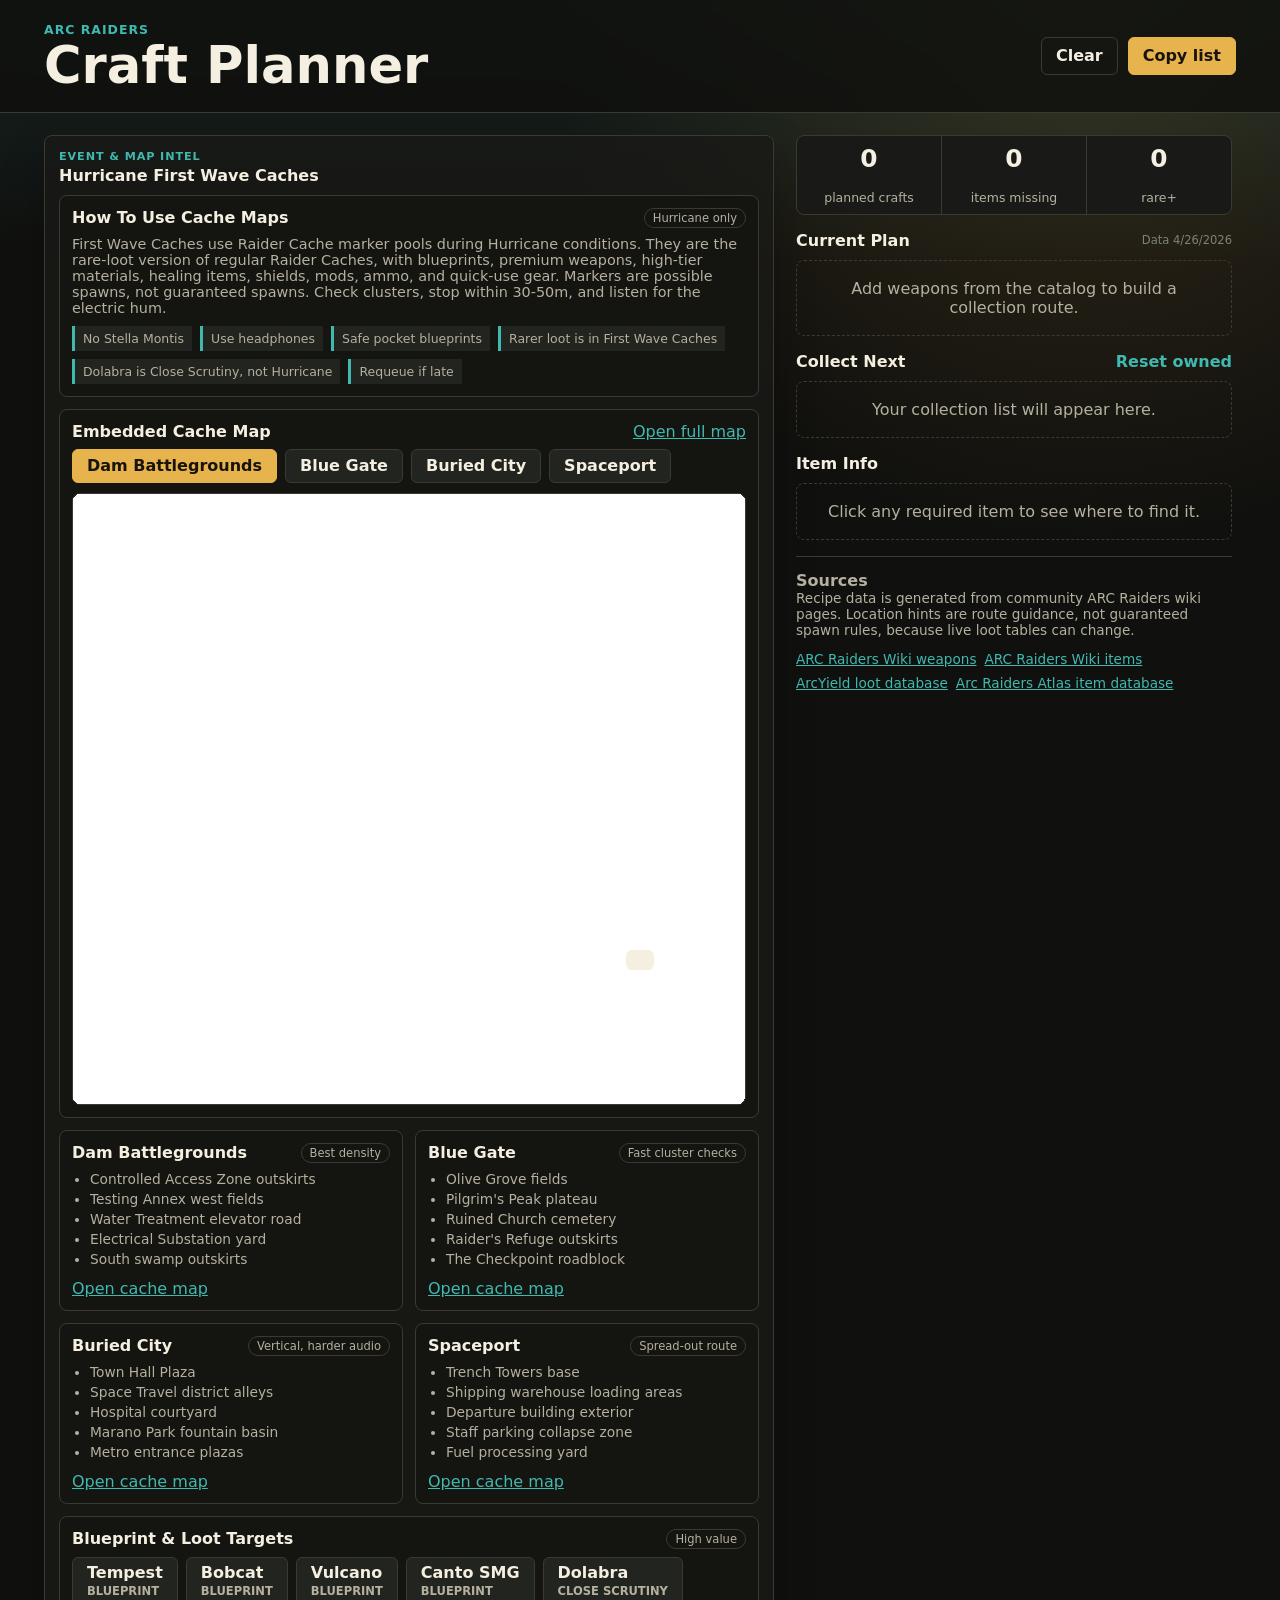
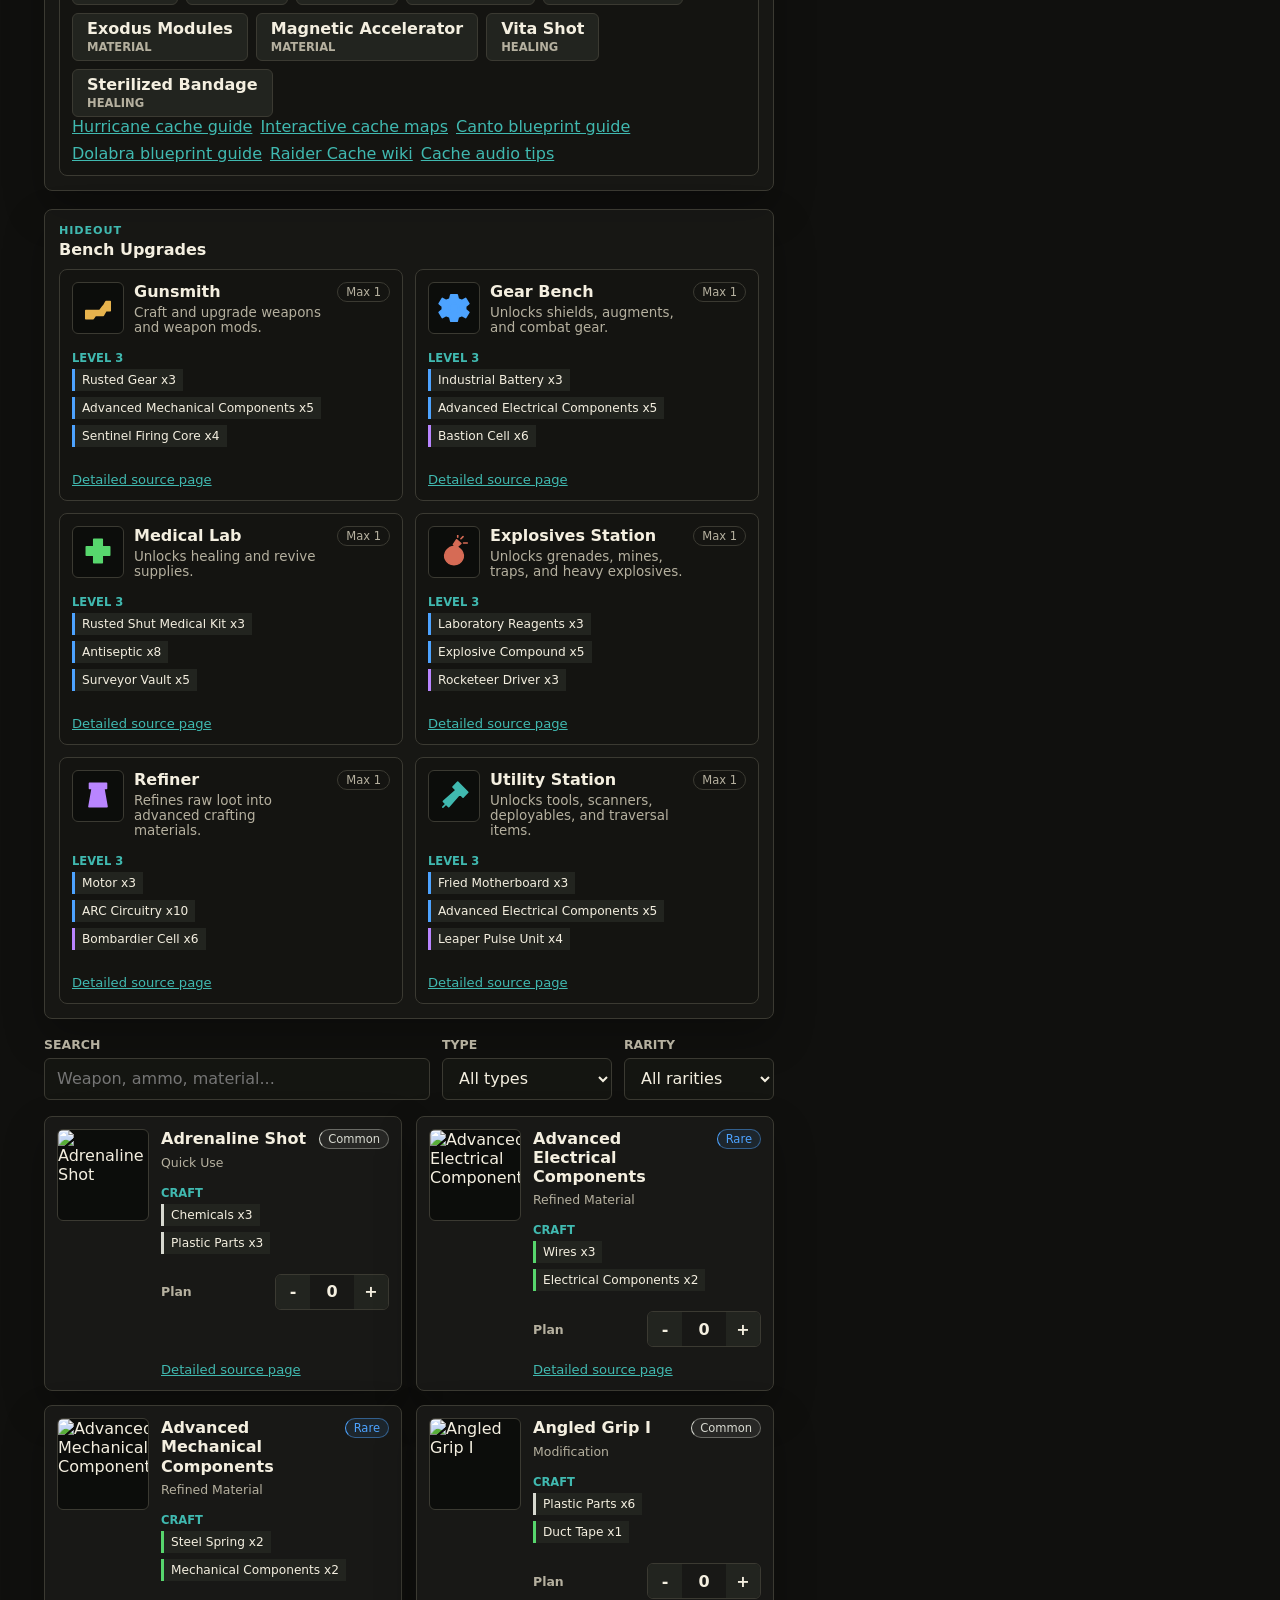
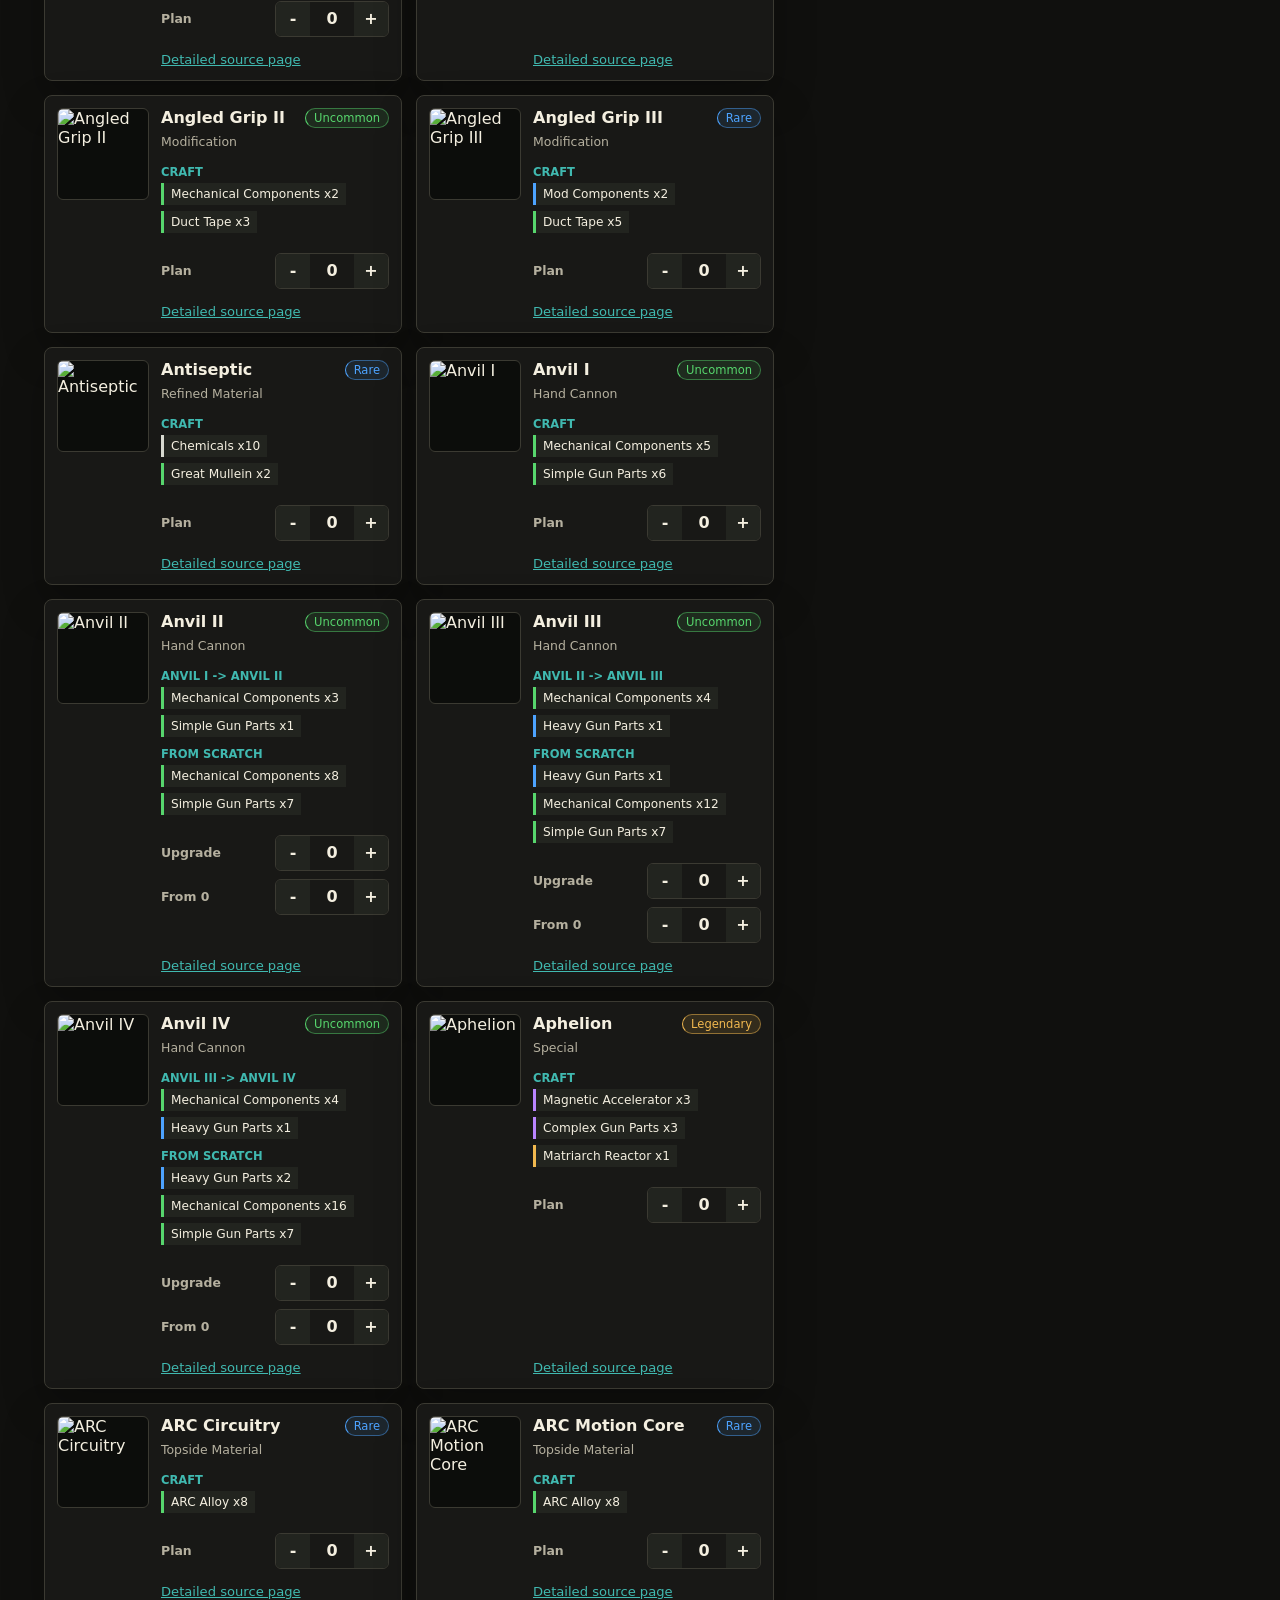
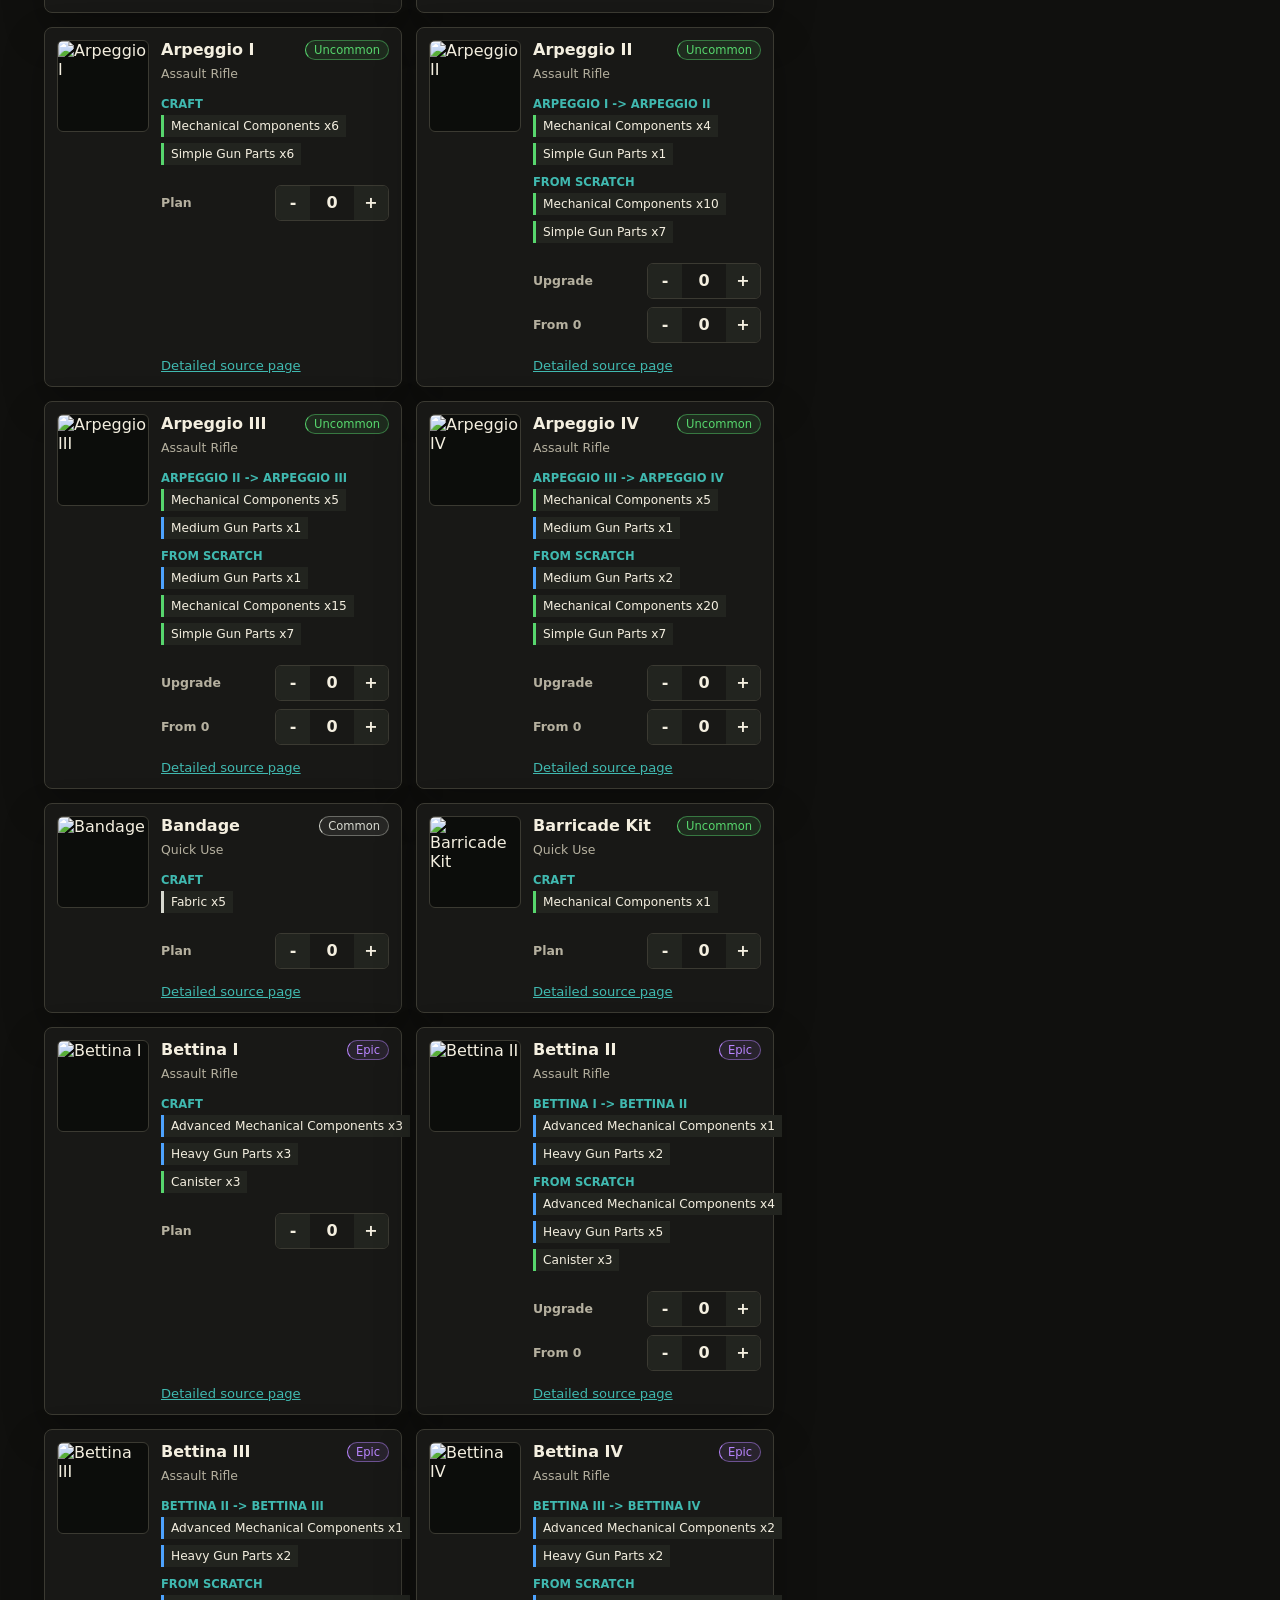
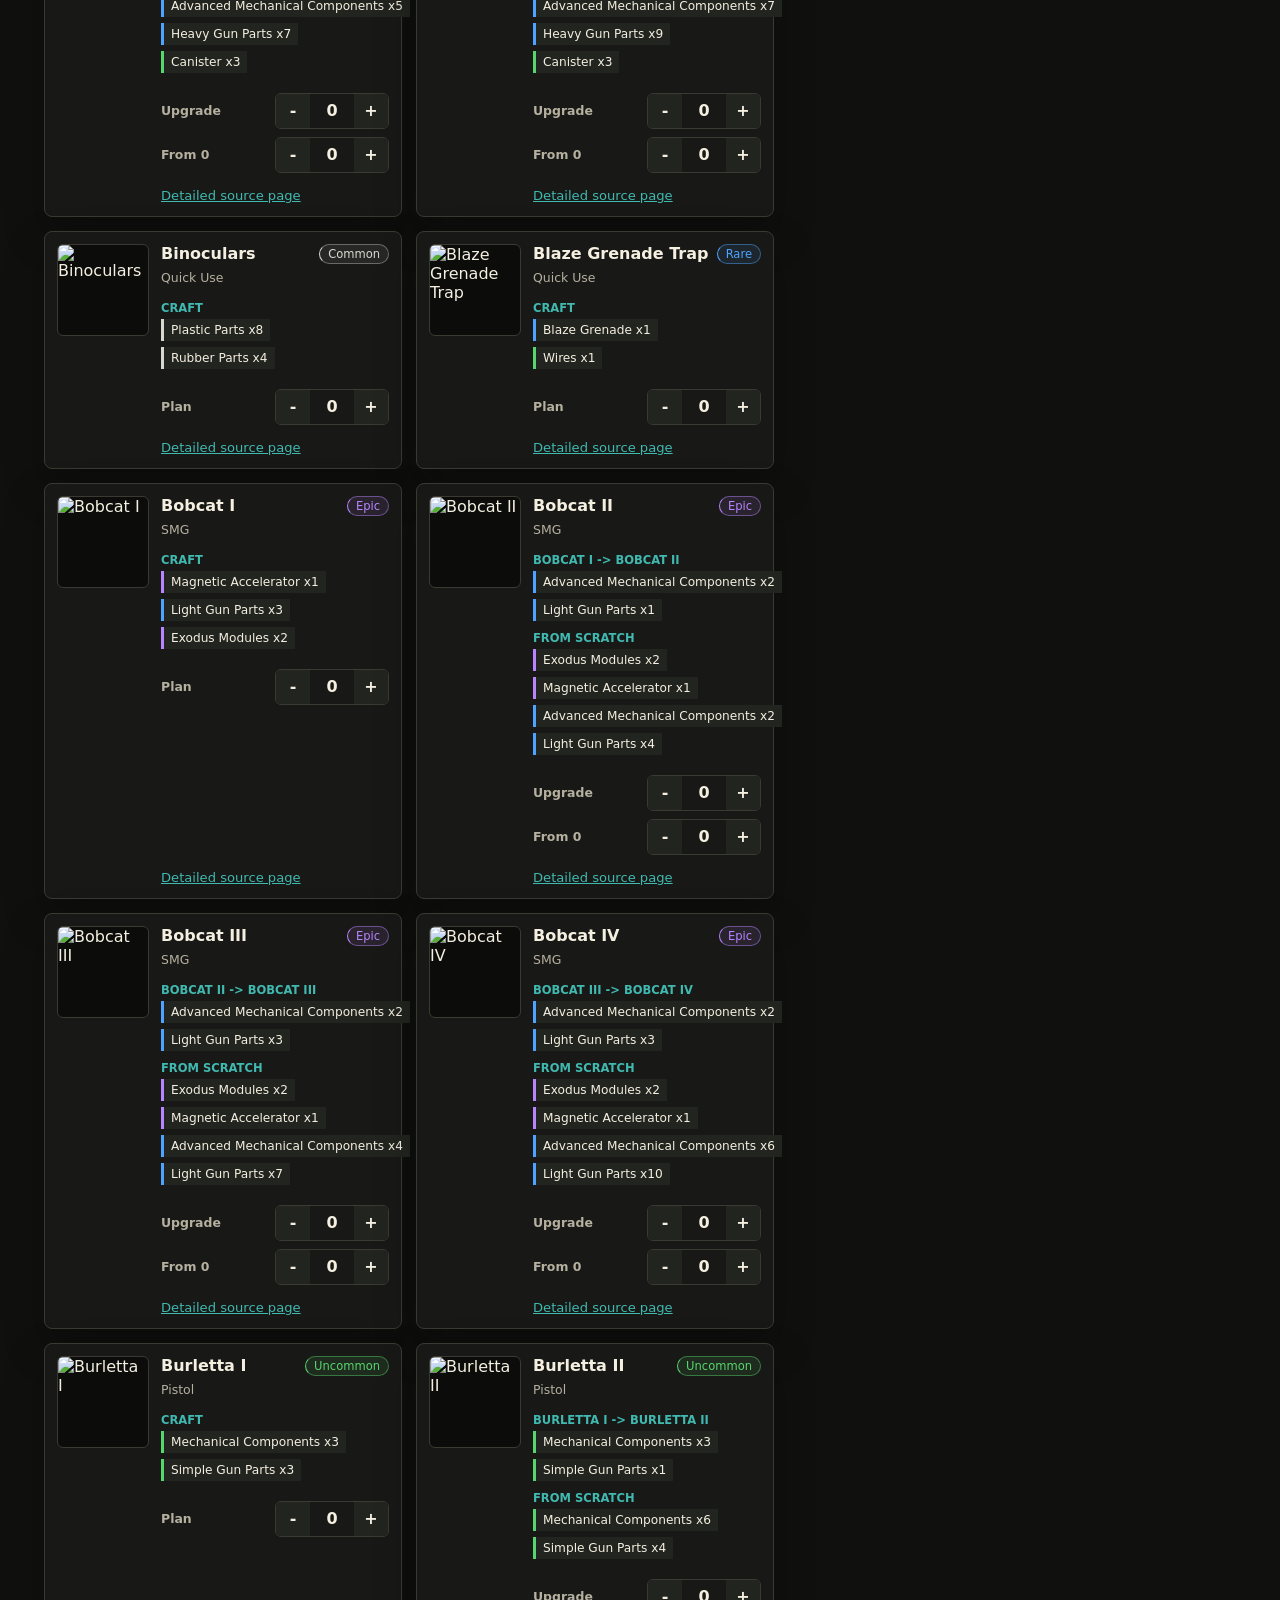
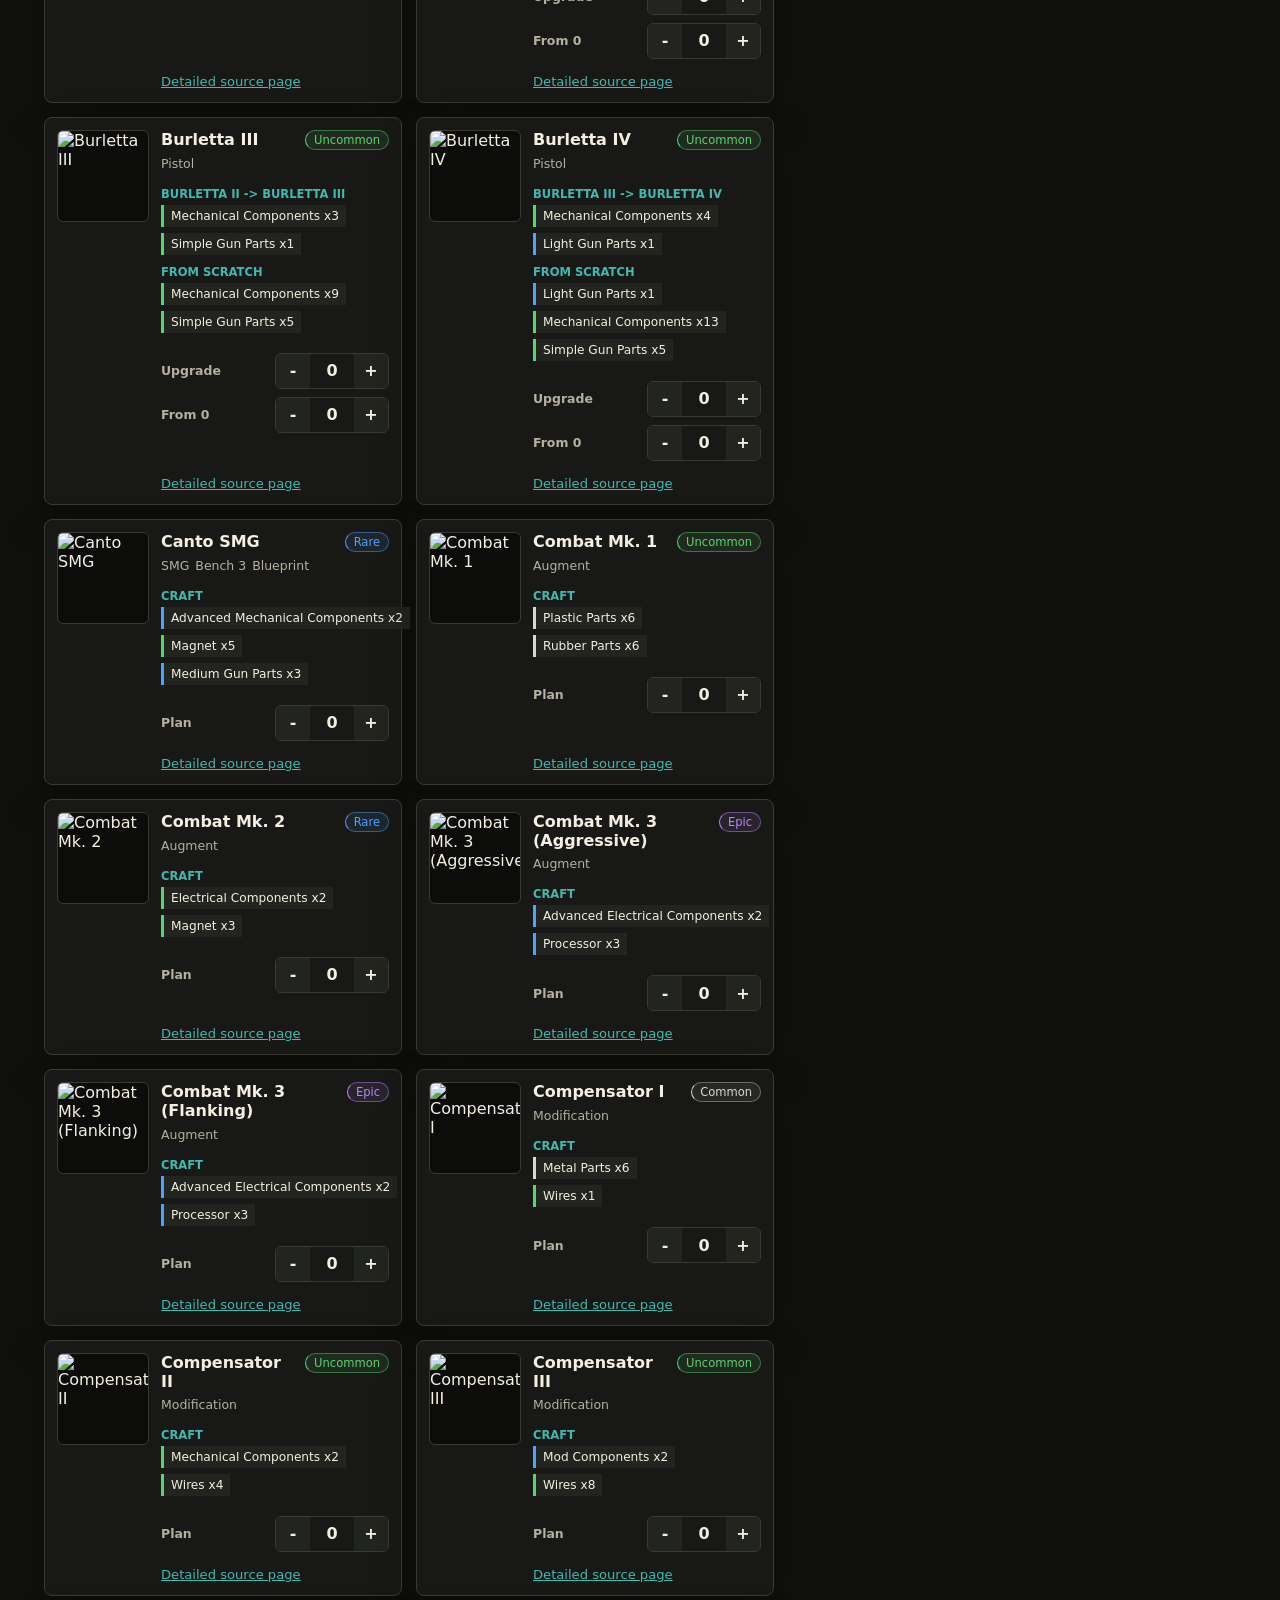
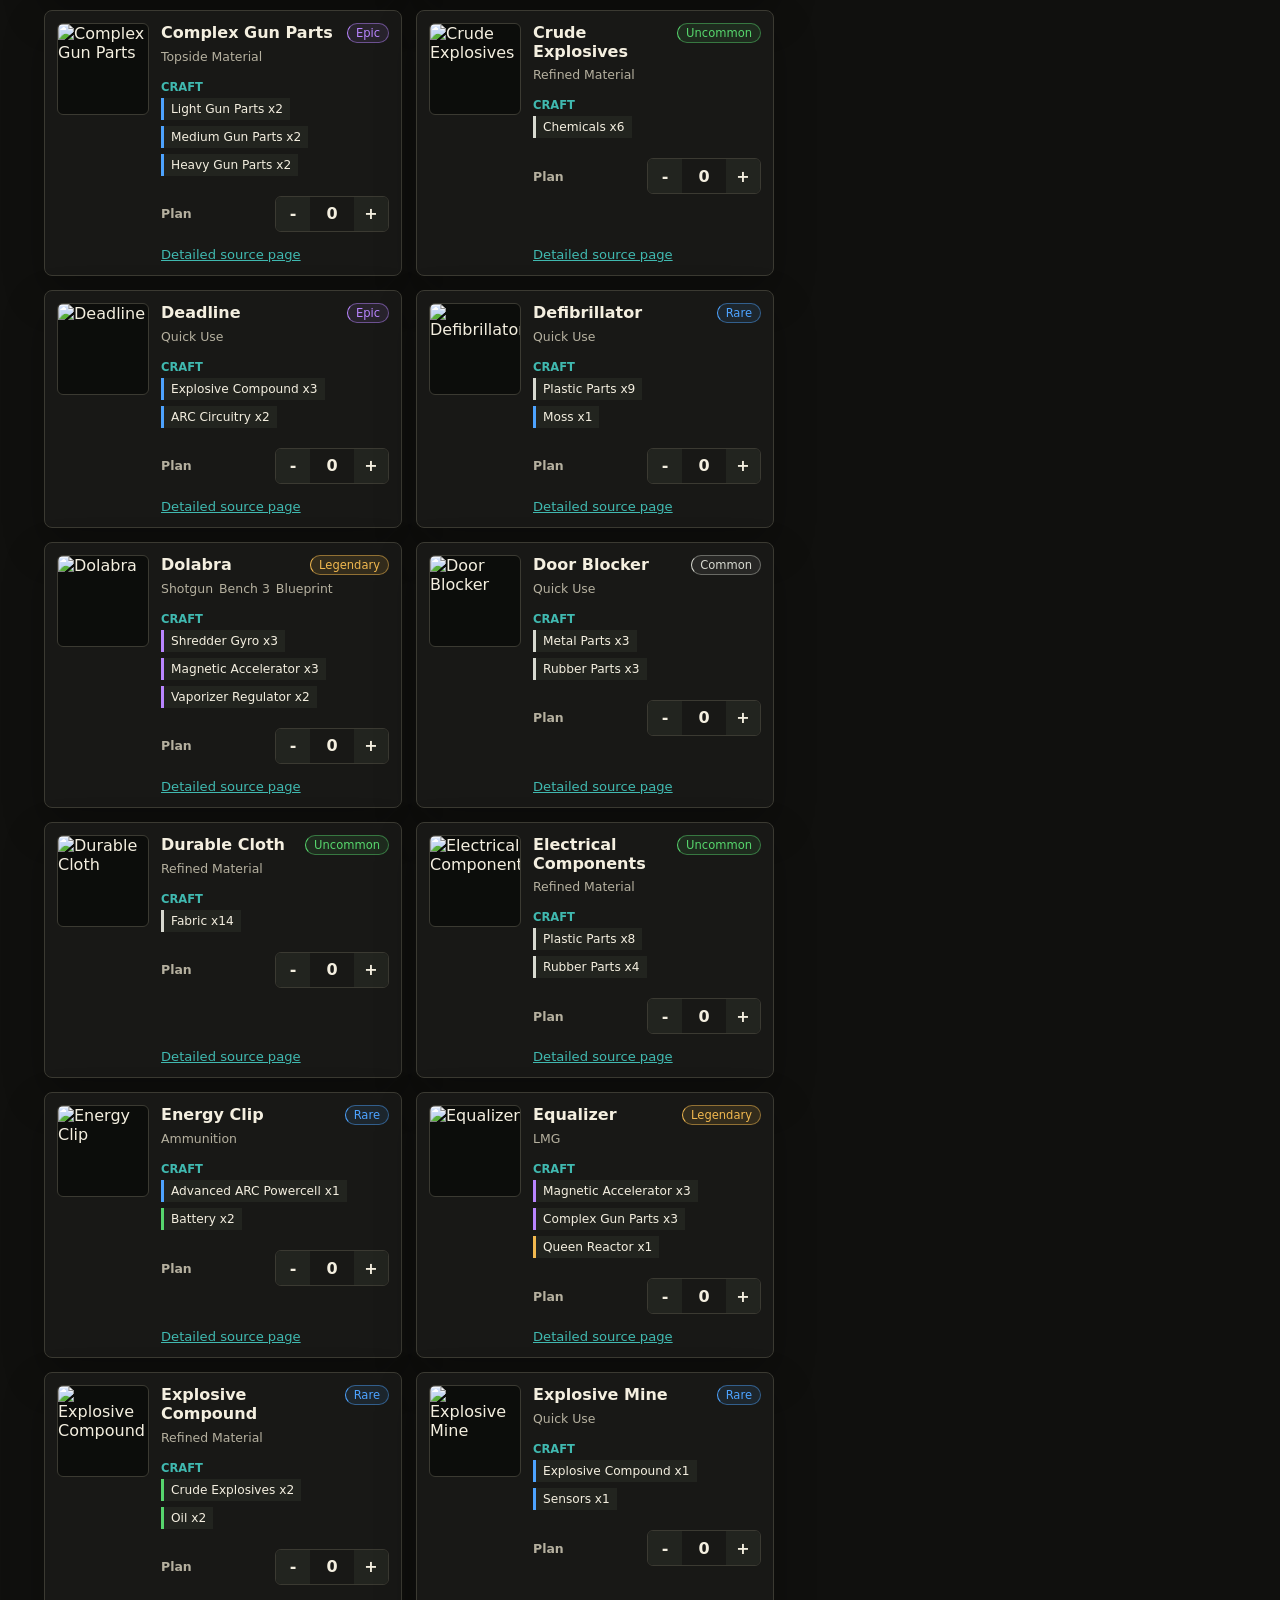
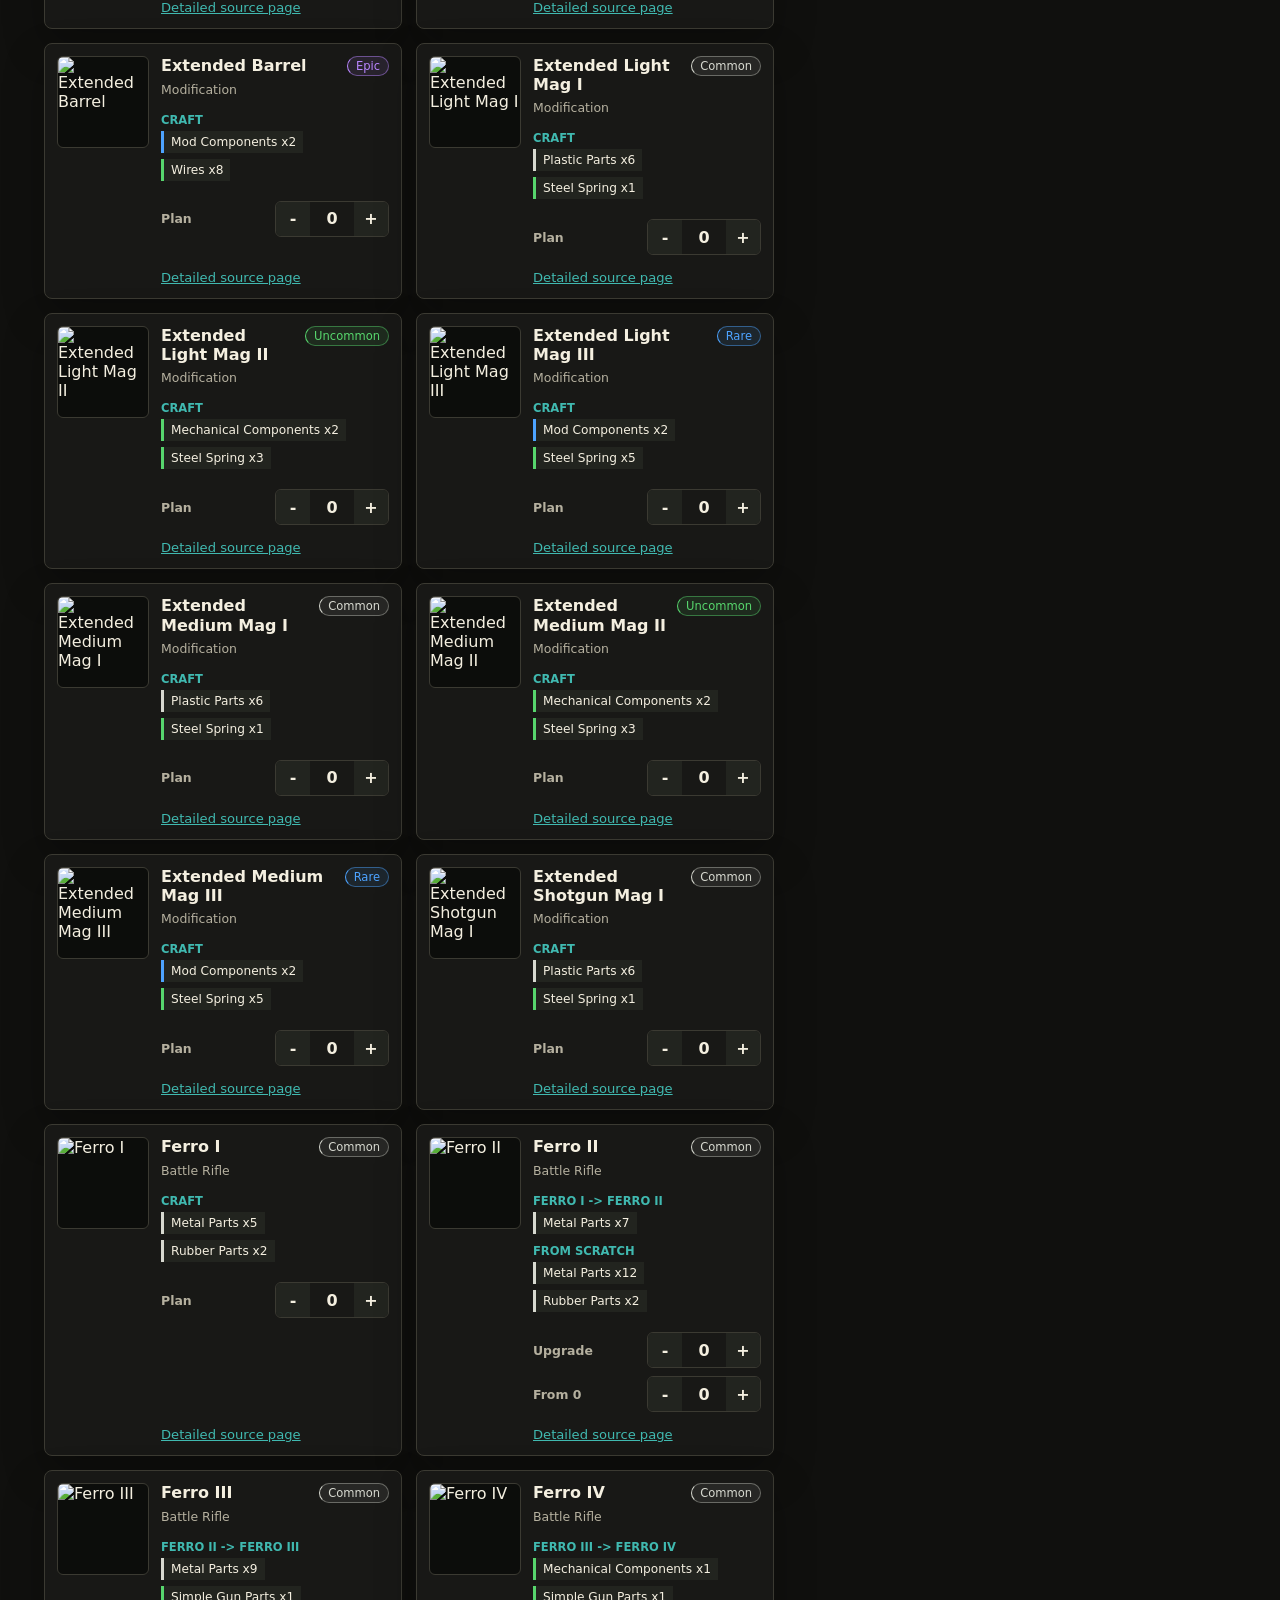
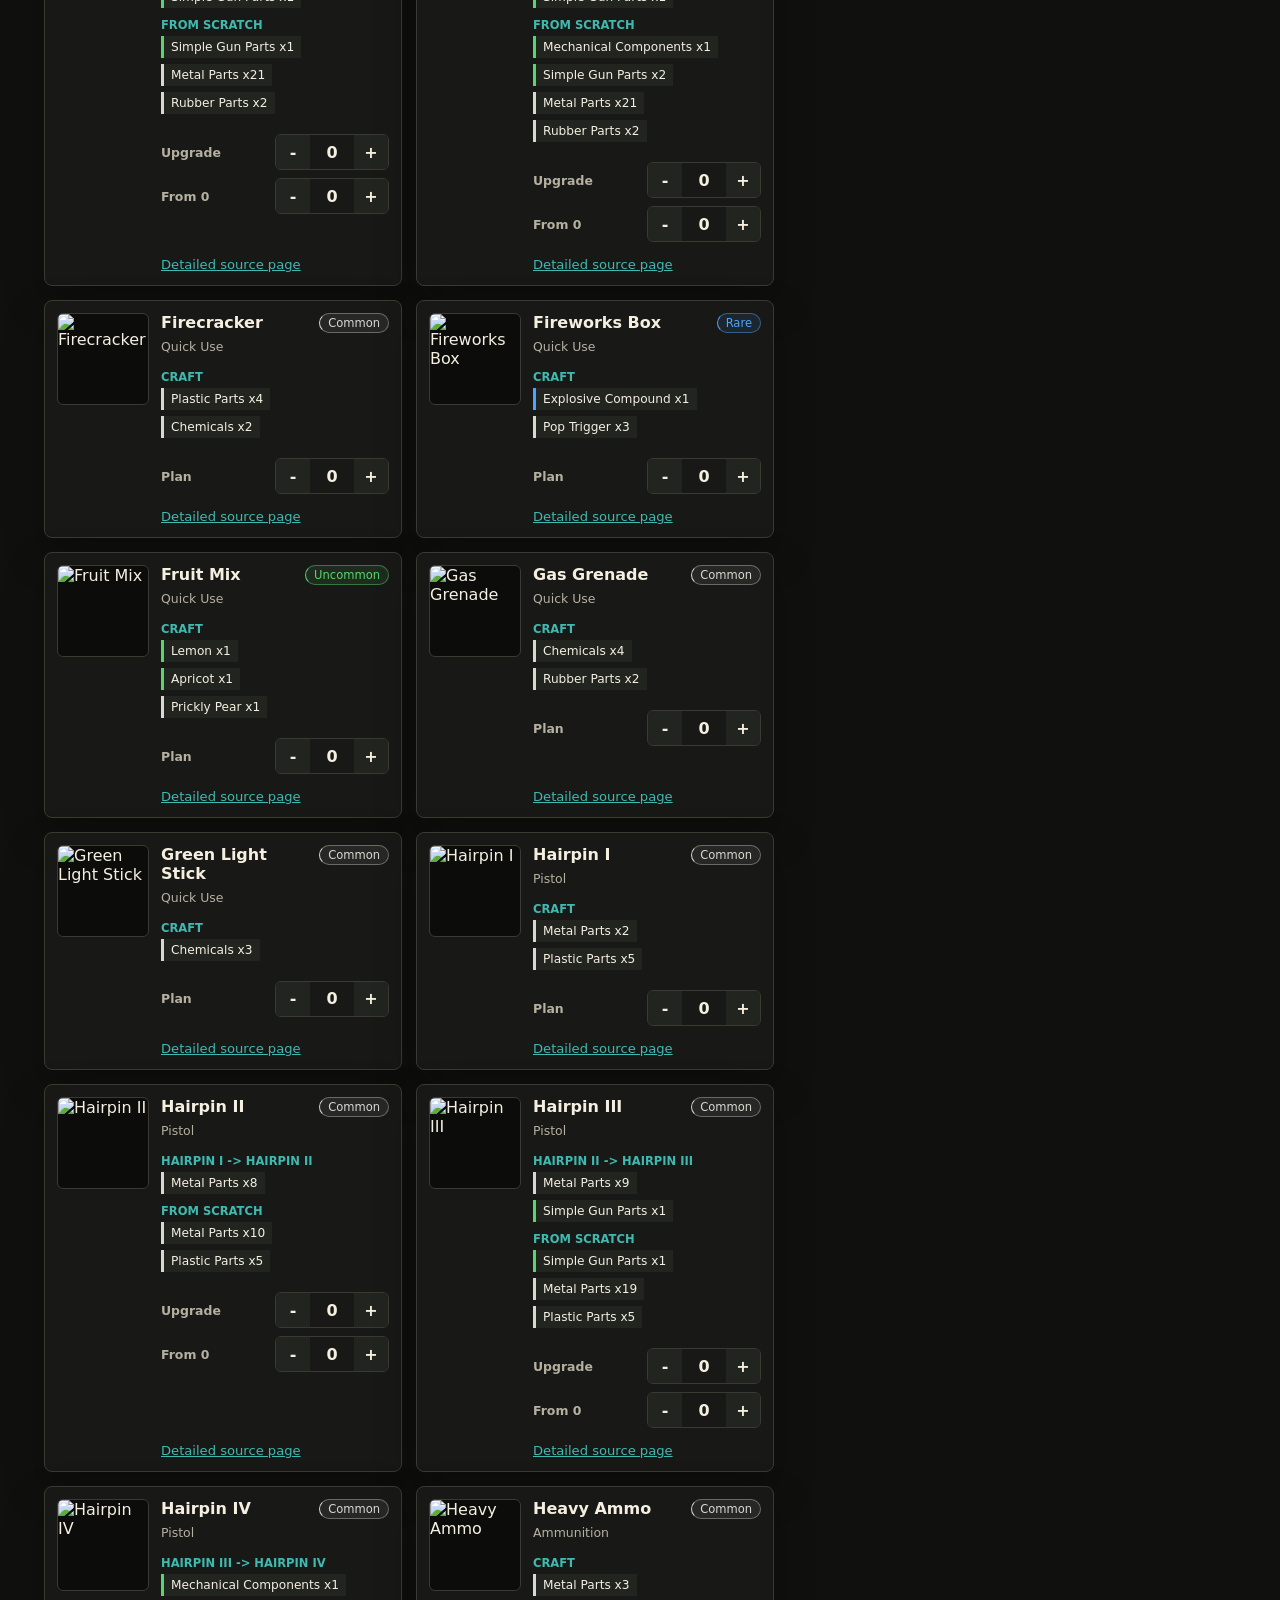
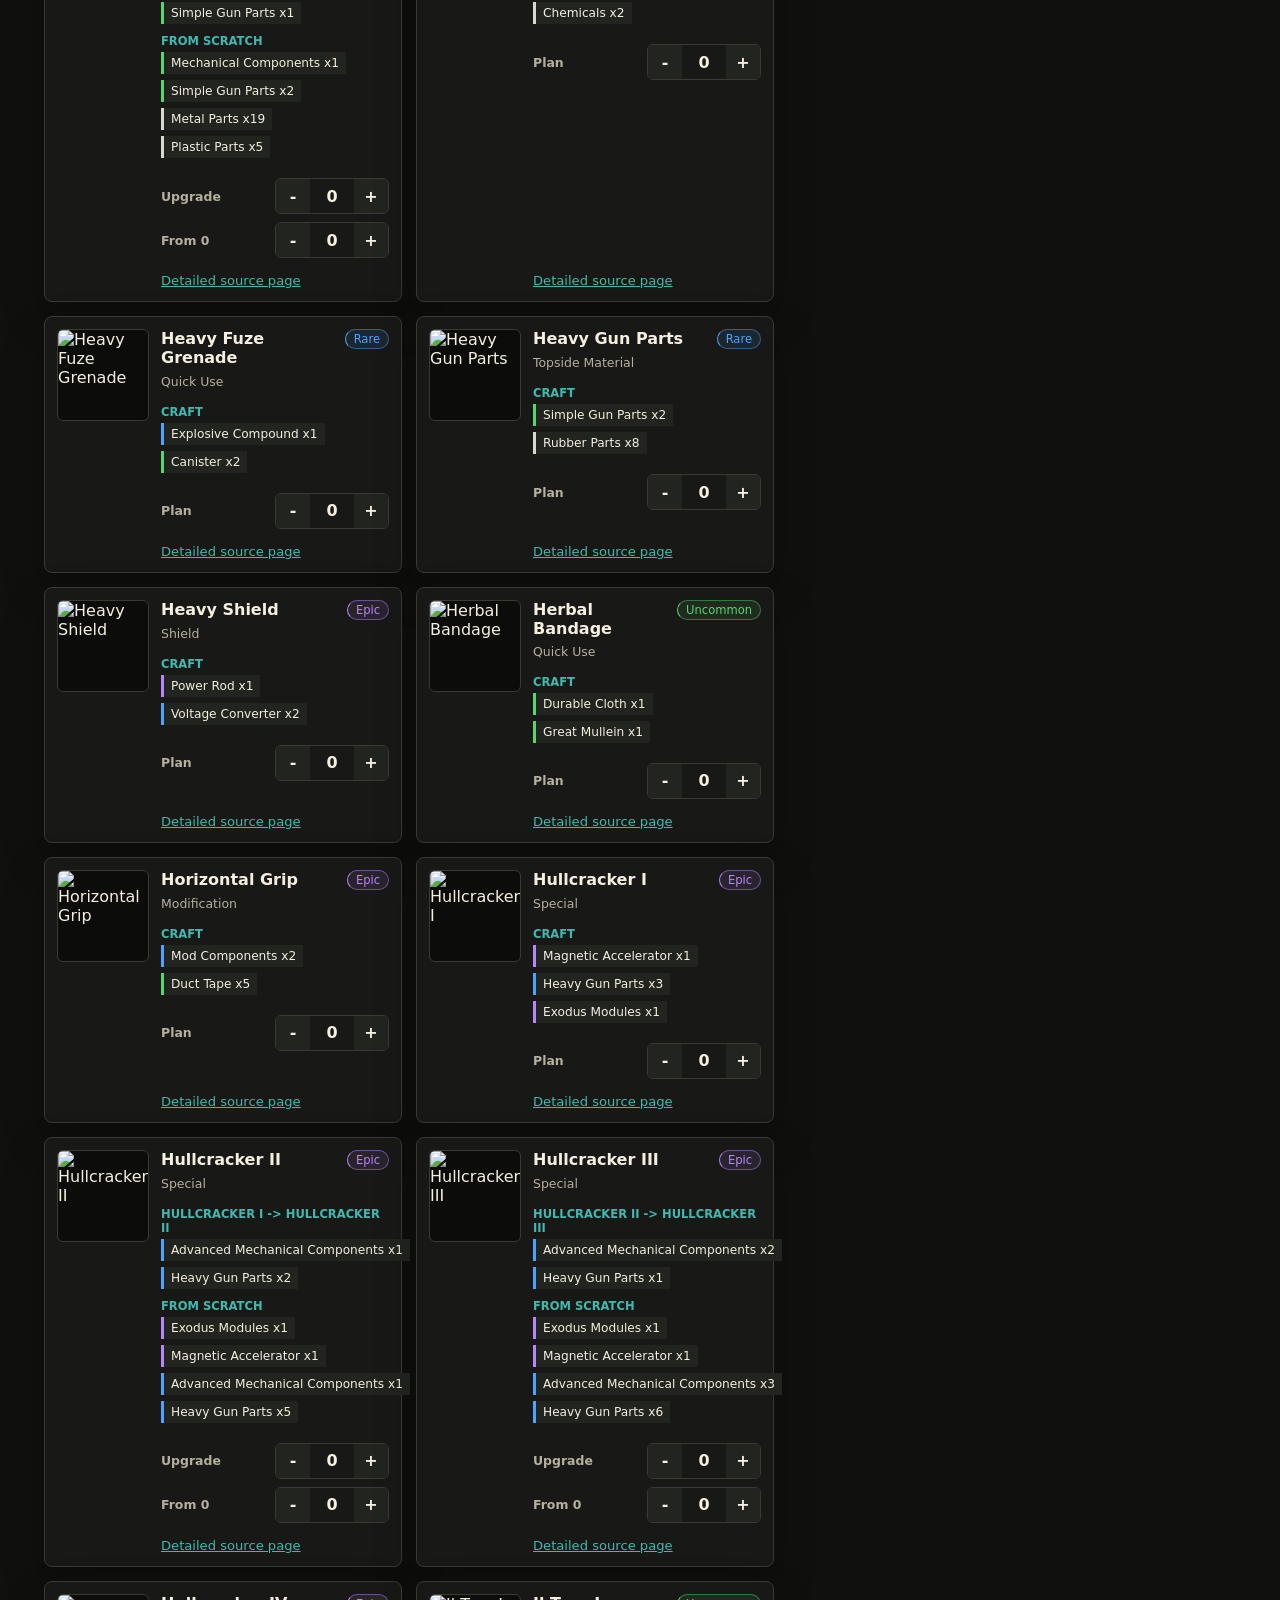
==== index.html @ 59dd3cf5 "Add bench icons" ====
<!doctype html>
<html lang="en">
  <head>
    <meta charset="utf-8">
    <meta name="viewport" content="width=device-width, initial-scale=1">
    <title>ARC Raiders Craft Planner</title>
    <link rel="stylesheet" href="styles.css?v=20260426-bench-icons">
  </head>
  <body>
    <header class="topbar">
      <div>
        <p class="eyebrow">ARC Raiders</p>
        <h1>Craft Planner</h1>
      </div>
      <div class="top-actions">
        <button id="clearPlan" class="ghost" type="button" title="Clear selected craftables">Clear</button>
        <button id="copyPlan" type="button" title="Copy shopping list">Copy list</button>
      </div>
    </header>

    <main class="layout">
      <section class="catalog-panel">
        <section class="intel-panel">
          <div class="section-heading">
            <div>
              <p class="eyebrow">Event & Map Intel</p>
              <h2>Hurricane First Wave Caches</h2>
            </div>
          </div>
          <div id="mapIntel" class="intel-grid"></div>
        </section>

        <section class="intel-panel">
          <div class="section-heading">
            <div>
              <p class="eyebrow">Hideout</p>
              <h2>Bench Upgrades</h2>
            </div>
          </div>
          <div id="benchUpgrades" class="bench-grid"></div>
        </section>

        <div class="controls">
          <label class="search">
            <span>Search</span>
            <input id="searchInput" type="search" placeholder="Weapon, ammo, material...">
          </label>
          <label>
            <span>Type</span>
            <select id="typeFilter"></select>
          </label>
          <label>
            <span>Rarity</span>
            <select id="rarityFilter"></select>
          </label>
        </div>
        <div id="catalog" class="catalog" aria-live="polite"></div>
      </section>

      <aside class="plan-panel">
        <section class="summary-band">
          <div>
            <span id="selectedCount" class="metric">0</span>
            <span>planned crafts</span>
          </div>
          <div>
            <span id="missingCount" class="metric">0</span>
            <span>items missing</span>
          </div>
          <div>
            <span id="rareCount" class="metric">0</span>
            <span>rare+</span>
          </div>
        </section>

        <section>
          <div class="section-heading">
            <h2>Current Plan</h2>
            <span id="generatedAt"></span>
          </div>
          <div id="selectedList" class="selected-list"></div>
        </section>

        <section>
          <div class="section-heading">
            <h2>Collect Next</h2>
            <button id="resetOwned" class="link-button" type="button">Reset owned</button>
          </div>
          <div id="materialsList" class="materials-list"></div>
        </section>

        <section>
          <div class="section-heading">
            <h2>Item Info</h2>
          </div>
          <div id="materialInfo" class="material-info">
            <div class="empty">Click any required item to see where to find it.</div>
          </div>
        </section>

        <section class="source-note">
          <h2>Sources</h2>
          <p>Recipe data is generated from community ARC Raiders wiki pages. Location hints are route guidance, not guaranteed spawn rules, because live loot tables can change.</p>
          <div id="sourceLinks" class="source-links"></div>
        </section>
      </aside>
    </main>

    <div id="toast" class="toast" role="status" aria-live="polite"></div>

    <script src="arc-data.generated.js?v=20260426-data"></script>
    <script src="app.js?v=20260426-bench-icons"></script>
  </body>
</html>
---- styles.css ----
:root {
  color-scheme: dark;
  --bg: #10100e;
  --panel: #191a17;
  --panel-2: #22241f;
  --ink: #f4efe0;
  --muted: #b5b09f;
  --soft: #7f8176;
  --line: #3b3a32;
  --amber: #e7b34d;
  --teal: #40b9b0;
  --green: #57d66d;
  --red: #d66b55;
  --blue: #4da3ff;
  --common: #d7d9d0;
  --epic: #b985ff;
  --legendary: #f1b84f;
  --shadow: 0 18px 40px rgba(0, 0, 0, 0.25);
}

* {
  box-sizing: border-box;
}

body {
  margin: 0;
  min-height: 100vh;
  background:
    linear-gradient(180deg, rgba(64, 185, 176, 0.12), transparent 260px),
    radial-gradient(circle at 85% 0%, rgba(231, 179, 77, 0.16), transparent 34rem),
    var(--bg);
  color: var(--ink);
  font-family: "Segoe UI", system-ui, sans-serif;
}

button,
input,
select {
  font: inherit;
}

button {
  border: 1px solid var(--amber);
  background: var(--amber);
  color: #18140d;
  min-height: 38px;
  padding: 0 14px;
  border-radius: 6px;
  font-weight: 700;
  cursor: pointer;
}

button:hover {
  filter: brightness(1.08);
}

button.ghost {
  background: transparent;
  color: var(--ink);
  border-color: var(--line);
}

.link-button {
  border: 0;
  background: transparent;
  color: var(--teal);
  padding: 0;
  min-height: 0;
}

.topbar {
  min-height: 108px;
  display: flex;
  align-items: center;
  justify-content: space-between;
  gap: 20px;
  padding: 22px clamp(18px, 4vw, 44px);
  border-bottom: 1px solid var(--line);
  background: rgba(16, 16, 14, 0.84);
  backdrop-filter: blur(12px);
  position: sticky;
  top: 0;
  z-index: 5;
}

.eyebrow {
  margin: 0 0 4px;
  color: var(--teal);
  text-transform: uppercase;
  letter-spacing: 0.08em;
  font-size: 0.78rem;
  font-weight: 800;
}

h1,
h2,
h3,
p {
  margin-top: 0;
}

h1 {
  margin-bottom: 0;
  font-size: clamp(2rem, 4vw, 3.4rem);
  line-height: 0.95;
}

h2 {
  margin-bottom: 0;
  font-size: 1rem;
}

.top-actions {
  display: flex;
  gap: 10px;
  flex-wrap: wrap;
  justify-content: flex-end;
}

.layout {
  display: grid;
  grid-template-columns: minmax(0, 1fr) minmax(360px, 440px);
  gap: 22px;
  padding: 22px clamp(18px, 4vw, 44px) 34px;
}

.catalog-panel,
.plan-panel {
  min-width: 0;
}

.intel-panel {
  margin-bottom: 18px;
  border: 1px solid var(--line);
  border-radius: 8px;
  background: rgba(25, 26, 23, 0.76);
  box-shadow: var(--shadow);
  padding: 14px;
}

.intel-panel .eyebrow {
  margin-bottom: 3px;
  font-size: 0.7rem;
}

.intel-grid {
  display: grid;
  grid-template-columns: repeat(auto-fit, minmax(230px, 1fr));
  gap: 12px;
}

.bench-grid {
  display: grid;
  grid-template-columns: repeat(auto-fit, minmax(280px, 1fr));
  gap: 12px;
}

.intel-card,
.bench-card {
  border: 1px solid var(--line);
  border-radius: 8px;
  background: rgba(20, 21, 17, 0.9);
  padding: 12px;
}

.intel-card.wide {
  grid-column: 1 / -1;
}

.intel-card-head {
  display: flex;
  align-items: start;
  justify-content: space-between;
  gap: 10px;
  margin-bottom: 8px;
}

.intel-card h3 {
  margin: 0;
  font-size: 1rem;
}

.bench-card {
  display: flex;
  flex-direction: column;
}

.bench-card-head {
  display: flex;
  align-items: start;
  justify-content: space-between;
  gap: 10px;
  margin-bottom: 8px;
}

.bench-card-head > div:nth-child(2) {
  flex: 1;
  min-width: 0;
}

.bench-icon {
  width: 52px;
  aspect-ratio: 1 / 1;
  display: grid;
  place-items: center;
  flex: 0 0 auto;
  border: 1px solid var(--line);
  border-radius: 6px;
  background: #0c0d0b;
}

.bench-icon svg {
  width: 34px;
  height: 34px;
  fill: var(--muted);
  stroke: var(--muted);
  stroke-width: 3;
  stroke-linecap: round;
  stroke-linejoin: round;
}

.bench-icon-weapon svg { fill: var(--amber); stroke: var(--amber); }
.bench-icon-gear svg { fill: var(--blue); stroke: var(--blue); }
.bench-icon-medical svg { fill: var(--green); stroke: var(--green); }
.bench-icon-explosive svg { fill: var(--red); stroke: var(--red); }
.bench-icon-refiner svg { fill: var(--epic); stroke: var(--epic); }
.bench-icon-utility svg { fill: var(--teal); stroke: var(--teal); }

.bench-card-head h3 {
  margin: 0 0 4px;
  font-size: 1rem;
}

.bench-card-head p {
  margin: 0;
  color: var(--muted);
  font-size: 0.84rem;
}

.bench-level + .bench-level {
  margin-top: 8px;
}

.compact-empty {
  padding: 12px;
  font-size: 0.86rem;
}

.intel-card p {
  margin-bottom: 10px;
  color: var(--muted);
  font-size: 0.9rem;
}

.intel-tips,
.target-grid,
.map-tabs {
  display: flex;
  flex-wrap: wrap;
  gap: 8px;
}

.intel-tips span {
  border-left: 3px solid var(--teal);
  background: var(--panel-2);
  padding: 5px 8px;
  color: var(--muted);
  font-size: 0.78rem;
}

.compact-list {
  margin: 0 0 12px;
  padding-left: 18px;
  color: var(--muted);
  font-size: 0.86rem;
}

.compact-list li + li {
  margin-top: 4px;
}

.target-chip {
  min-height: 48px;
  display: grid;
  align-content: center;
  gap: 2px;
  border-color: var(--line);
  background: var(--panel-2);
  color: var(--ink);
  text-align: left;
}

.target-chip span {
  color: var(--muted);
  font-size: 0.72rem;
  text-transform: uppercase;
}

.target-chip:disabled {
  cursor: not-allowed;
  opacity: 0.62;
}

.embedded-map-card {
  padding: 12px;
}

.map-tabs {
  margin-bottom: 10px;
}

.map-tab {
  min-height: 34px;
  border-color: var(--line);
  background: var(--panel-2);
  color: var(--ink);
}

.map-tab.active {
  border-color: var(--amber);
  background: var(--amber);
  color: #18140d;
}

.cache-map-frame {
  width: 100%;
  height: min(68vh, 680px);
  min-height: 420px;
  display: block;
  border: 1px solid var(--line);
  border-radius: 8px;
  background: #0c0d0b;
}

.controls {
  display: grid;
  grid-template-columns: minmax(220px, 1fr) 170px 150px;
  gap: 12px;
  margin-bottom: 16px;
}

label span {
  display: block;
  margin-bottom: 6px;
  color: var(--muted);
  font-size: 0.78rem;
  font-weight: 700;
  text-transform: uppercase;
}

input,
select {
  width: 100%;
  min-height: 42px;
  border: 1px solid var(--line);
  border-radius: 6px;
  background: #141511;
  color: var(--ink);
  padding: 0 12px;
}

.catalog {
  display: grid;
  grid-template-columns: repeat(auto-fill, minmax(260px, 1fr));
  gap: 14px;
}

.craft-card,
.material-card,
.selected-row {
  border: 1px solid var(--line);
  border-radius: 8px;
  background: rgba(25, 26, 23, 0.92);
  box-shadow: var(--shadow);
}

.craft-card {
  display: grid;
  grid-template-columns: 92px minmax(0, 1fr);
  gap: 12px;
  padding: 12px;
  min-height: 196px;
}

.thumb {
  width: 92px;
  aspect-ratio: 1 / 1;
  display: grid;
  place-items: center;
  background: #0c0d0b;
  border: 1px solid var(--line);
  border-radius: 6px;
  overflow: hidden;
}

.thumb img {
  width: 100%;
  height: 100%;
  object-fit: contain;
}

.craft-body {
  display: flex;
  flex-direction: column;
  min-width: 0;
}

.craft-title {
  display: flex;
  gap: 8px;
  align-items: start;
  justify-content: space-between;
  margin-bottom: 6px;
}

.craft-title h3 {
  margin: 0;
  font-size: 1rem;
  line-height: 1.2;
}

.pill {
  display: inline-flex;
  align-items: center;
  border: 1px solid var(--line);
  border-radius: 999px;
  padding: 2px 8px;
  color: var(--muted);
  font-size: 0.72rem;
  white-space: nowrap;
}

.meta {
  display: flex;
  flex-wrap: wrap;
  gap: 6px;
  margin-bottom: 8px;
  color: var(--muted);
  font-size: 0.78rem;
}

.recipe {
  display: grid;
  grid-template-columns: 1fr;
  justify-items: start;
  gap: 6px;
  margin: 4px 0 10px;
}

.recipe span,
.recipe-item {
  background: var(--panel-2);
  border-left: 3px solid var(--soft);
  border-top: 0;
  border-right: 0;
  border-bottom: 0;
  border-radius: 0;
  padding: 4px 7px;
  font-size: 0.76rem;
  color: var(--ink);
  min-height: 0;
  font-weight: 400;
  cursor: pointer;
  display: block;
  width: max-content;
  max-width: 100%;
}

.recipe-item:hover {
  background: #2a2d25;
}

.recipe-title {
  margin-top: 8px;
  color: var(--teal);
  font-size: 0.72rem;
  font-weight: 800;
  text-transform: uppercase;
}

.recipe-block {
  margin-bottom: 10px;
}

.craft-source-row {
  margin-top: auto;
  padding-top: 12px;
}

.craft-source-row a,
.material-source-links a {
  font-size: 0.82rem;
}

.card-actions {
  display: flex;
  align-items: center;
  gap: 8px;
}

.card-actions.stacked {
  align-items: flex-start;
  flex-direction: column;
}

.plan-control {
  width: 100%;
  display: flex;
  align-items: center;
  justify-content: space-between;
  gap: 10px;
}

.plan-control > span {
  color: var(--muted);
  font-size: 0.78rem;
  font-weight: 800;
}

.stepper {
  display: grid;
  grid-template-columns: 34px 44px 34px;
  align-items: center;
  min-height: 36px;
  border: 1px solid var(--line);
  border-radius: 6px;
  overflow: hidden;
}

.stepper button {
  min-height: 34px;
  padding: 0;
  border: 0;
  border-radius: 0;
  background: var(--panel-2);
  color: var(--ink);
}

.stepper output {
  text-align: center;
  font-weight: 800;
}

.plan-panel {
  display: grid;
  gap: 16px;
  align-content: start;
  position: sticky;
  top: 130px;
  max-height: calc(100vh - 148px);
  overflow: auto;
  padding-right: 4px;
}

.summary-band {
  display: grid;
  grid-template-columns: repeat(3, 1fr);
  gap: 1px;
  overflow: hidden;
  border: 1px solid var(--line);
  border-radius: 8px;
  background: var(--line);
}

.summary-band div {
  min-height: 78px;
  display: grid;
  place-items: center;
  text-align: center;
  background: var(--panel);
  color: var(--muted);
  font-size: 0.78rem;
}

.metric {
  display: block;
  color: var(--ink);
  font-size: 1.55rem;
  font-weight: 900;
}

.section-heading {
  display: flex;
  align-items: center;
  justify-content: space-between;
  gap: 12px;
  margin-bottom: 10px;
}

#generatedAt {
  color: var(--soft);
  font-size: 0.72rem;
}

.selected-list,
.materials-list {
  display: grid;
  gap: 10px;
}

.selected-row {
  display: grid;
  grid-template-columns: minmax(0, 1fr) auto;
  gap: 10px;
  padding: 10px;
}

.selected-row strong {
  display: block;
  overflow: hidden;
  text-overflow: ellipsis;
  white-space: nowrap;
}

.material-card,
.material-info-card {
  padding: 12px;
  border-left-width: 4px;
}

.material-info-head {
  display: grid;
  grid-template-columns: 74px minmax(0, 1fr);
  gap: 12px;
  align-items: center;
  margin-bottom: 10px;
}

.material-info-head h3 {
  margin-bottom: 6px;
}

.material-info-thumb {
  width: 74px;
  aspect-ratio: 1 / 1;
  display: grid;
  place-items: center;
  border: 1px solid var(--line);
  border-radius: 6px;
  background: #0c0d0b;
}

.material-info-thumb img {
  width: 100%;
  height: 100%;
  object-fit: contain;
}

.material-head {
  display: grid;
  grid-template-columns: minmax(0, 1fr) auto;
  gap: 8px;
  align-items: start;
}

.material-head h3 {
  margin-bottom: 5px;
  font-size: 1rem;
}

.qty {
  text-align: right;
  font-weight: 900;
  color: var(--amber);
}

.owned-control {
  display: grid;
  grid-template-columns: 1fr 82px;
  gap: 8px;
  align-items: center;
  margin: 12px 0;
}

.owned-control input {
  min-height: 34px;
}

.hints {
  margin: 10px 0 0;
  padding-left: 18px;
  color: var(--muted);
  font-size: 0.88rem;
}

.hints li + li {
  margin-top: 5px;
}

.source-note {
  color: var(--muted);
  border-top: 1px solid var(--line);
  padding-top: 14px;
  font-size: 0.85rem;
}

.source-links {
  display: flex;
  flex-wrap: wrap;
  gap: 8px;
  align-items: center;
}

.material-source-links {
  margin-top: 16px;
}

a {
  color: var(--teal);
}

.empty {
  border: 1px dashed var(--line);
  border-radius: 8px;
  padding: 18px;
  color: var(--muted);
  text-align: center;
}

.toast {
  position: fixed;
  left: 50%;
  bottom: 20px;
  transform: translateX(-50%) translateY(90px);
  background: var(--ink);
  color: #17130c;
  border-radius: 6px;
  padding: 10px 14px;
  font-weight: 800;
  transition: transform 160ms ease;
  z-index: 10;
}

.toast.show {
  transform: translateX(-50%) translateY(0);
}

.rarity-Common { border-left-color: var(--common) !important; }
.rarity-Uncommon { border-left-color: var(--green) !important; }
.rarity-Rare { border-left-color: var(--blue) !important; }
.rarity-Epic { border-left-color: var(--epic) !important; }
.rarity-Legendary { border-left-color: var(--legendary) !important; }

.rarity-label.rarity-Common {
  color: var(--common);
  border-color: rgba(215, 217, 208, 0.38);
  background: rgba(215, 217, 208, 0.08);
}

.rarity-label.rarity-Uncommon {
  color: var(--green);
  border-color: rgba(87, 214, 109, 0.46);
  background: rgba(87, 214, 109, 0.1);
}

.rarity-label.rarity-Rare {
  color: var(--blue);
  border-color: rgba(77, 163, 255, 0.46);
  background: rgba(77, 163, 255, 0.1);
}

.rarity-label.rarity-Epic {
  color: var(--epic);
  border-color: rgba(185, 133, 255, 0.48);
  background: rgba(185, 133, 255, 0.1);
}

.rarity-label.rarity-Legendary {
  color: var(--legendary);
  border-color: rgba(241, 184, 79, 0.5);
  background: rgba(241, 184, 79, 0.12);
}

@media (max-width: 980px) {
  .layout {
    grid-template-columns: 1fr;
  }

  .plan-panel {
    position: static;
    max-height: none;
    padding-right: 0;
  }
}

@media (max-width: 680px) {
  .topbar {
    align-items: flex-start;
    flex-direction: column;
  }

  .controls {
    grid-template-columns: 1fr;
  }

  .craft-card {
    grid-template-columns: 74px minmax(0, 1fr);
  }

  .thumb {
    width: 74px;
  }
}
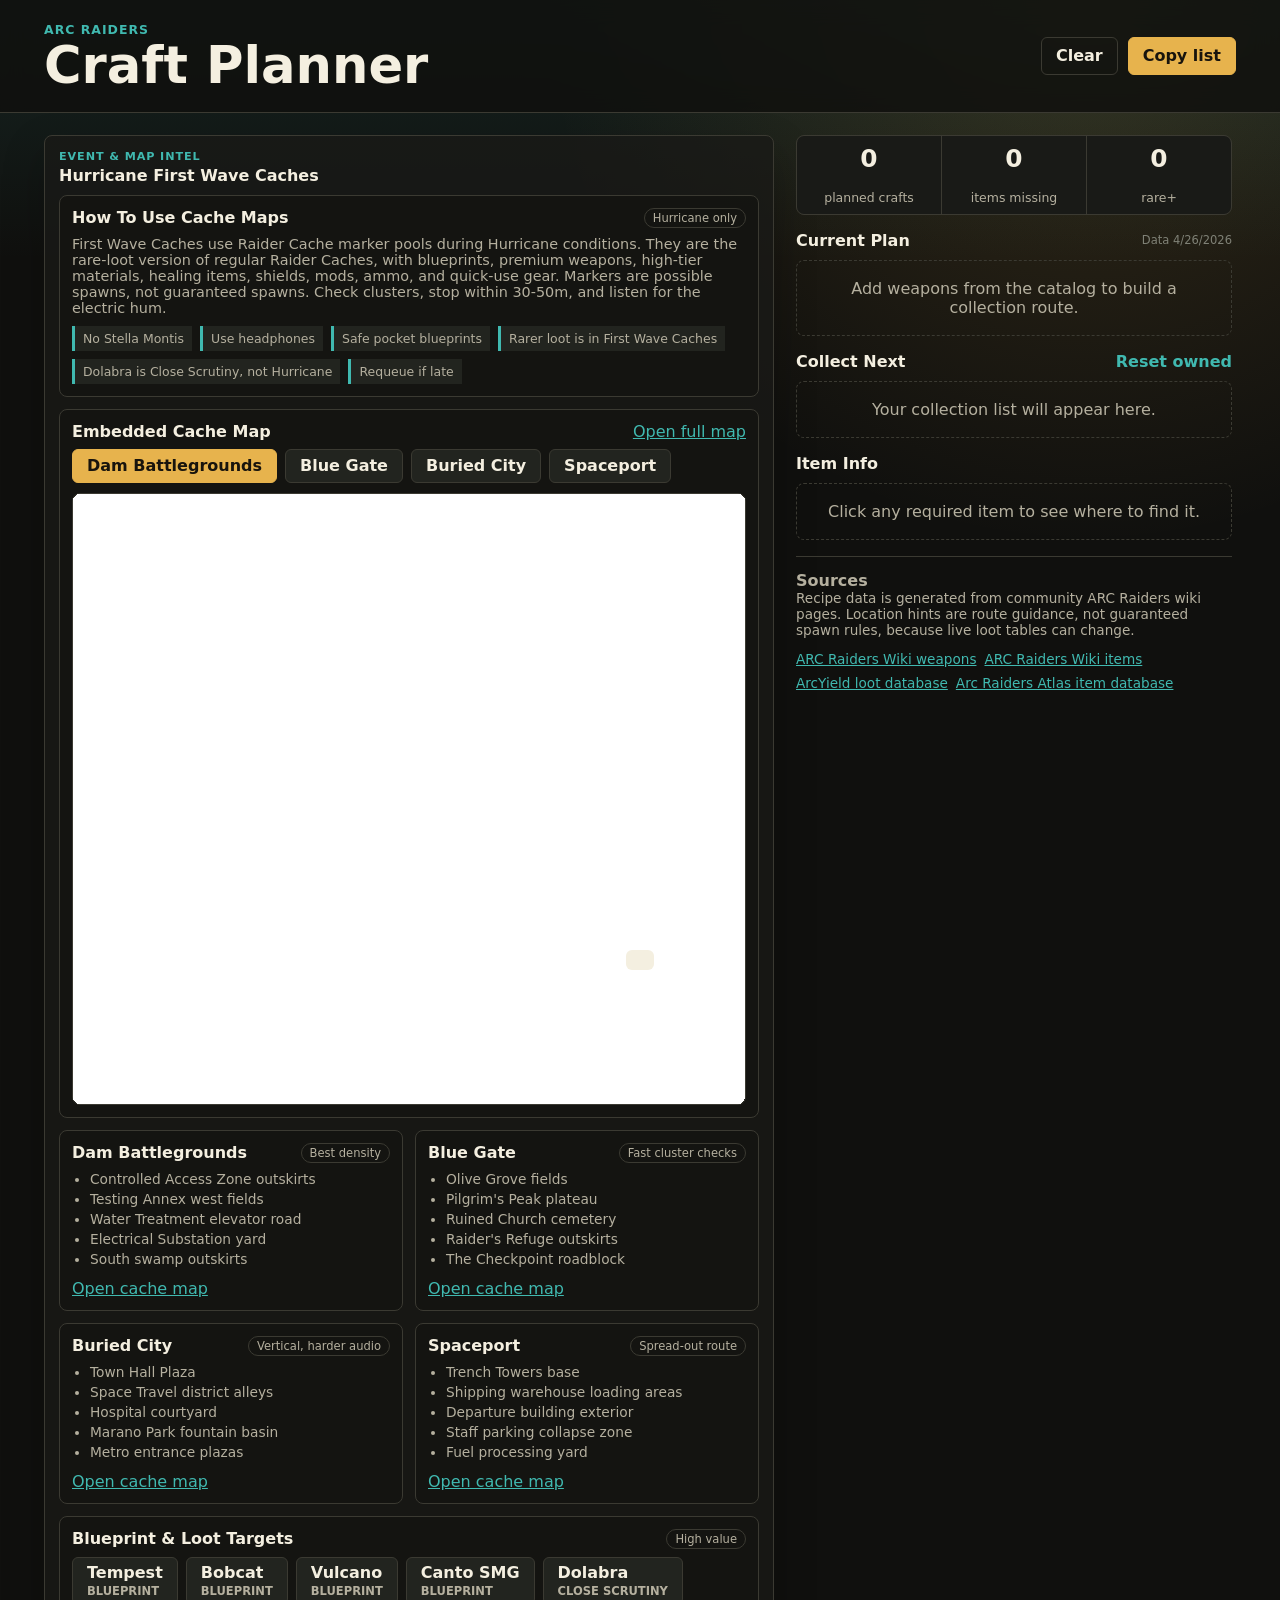
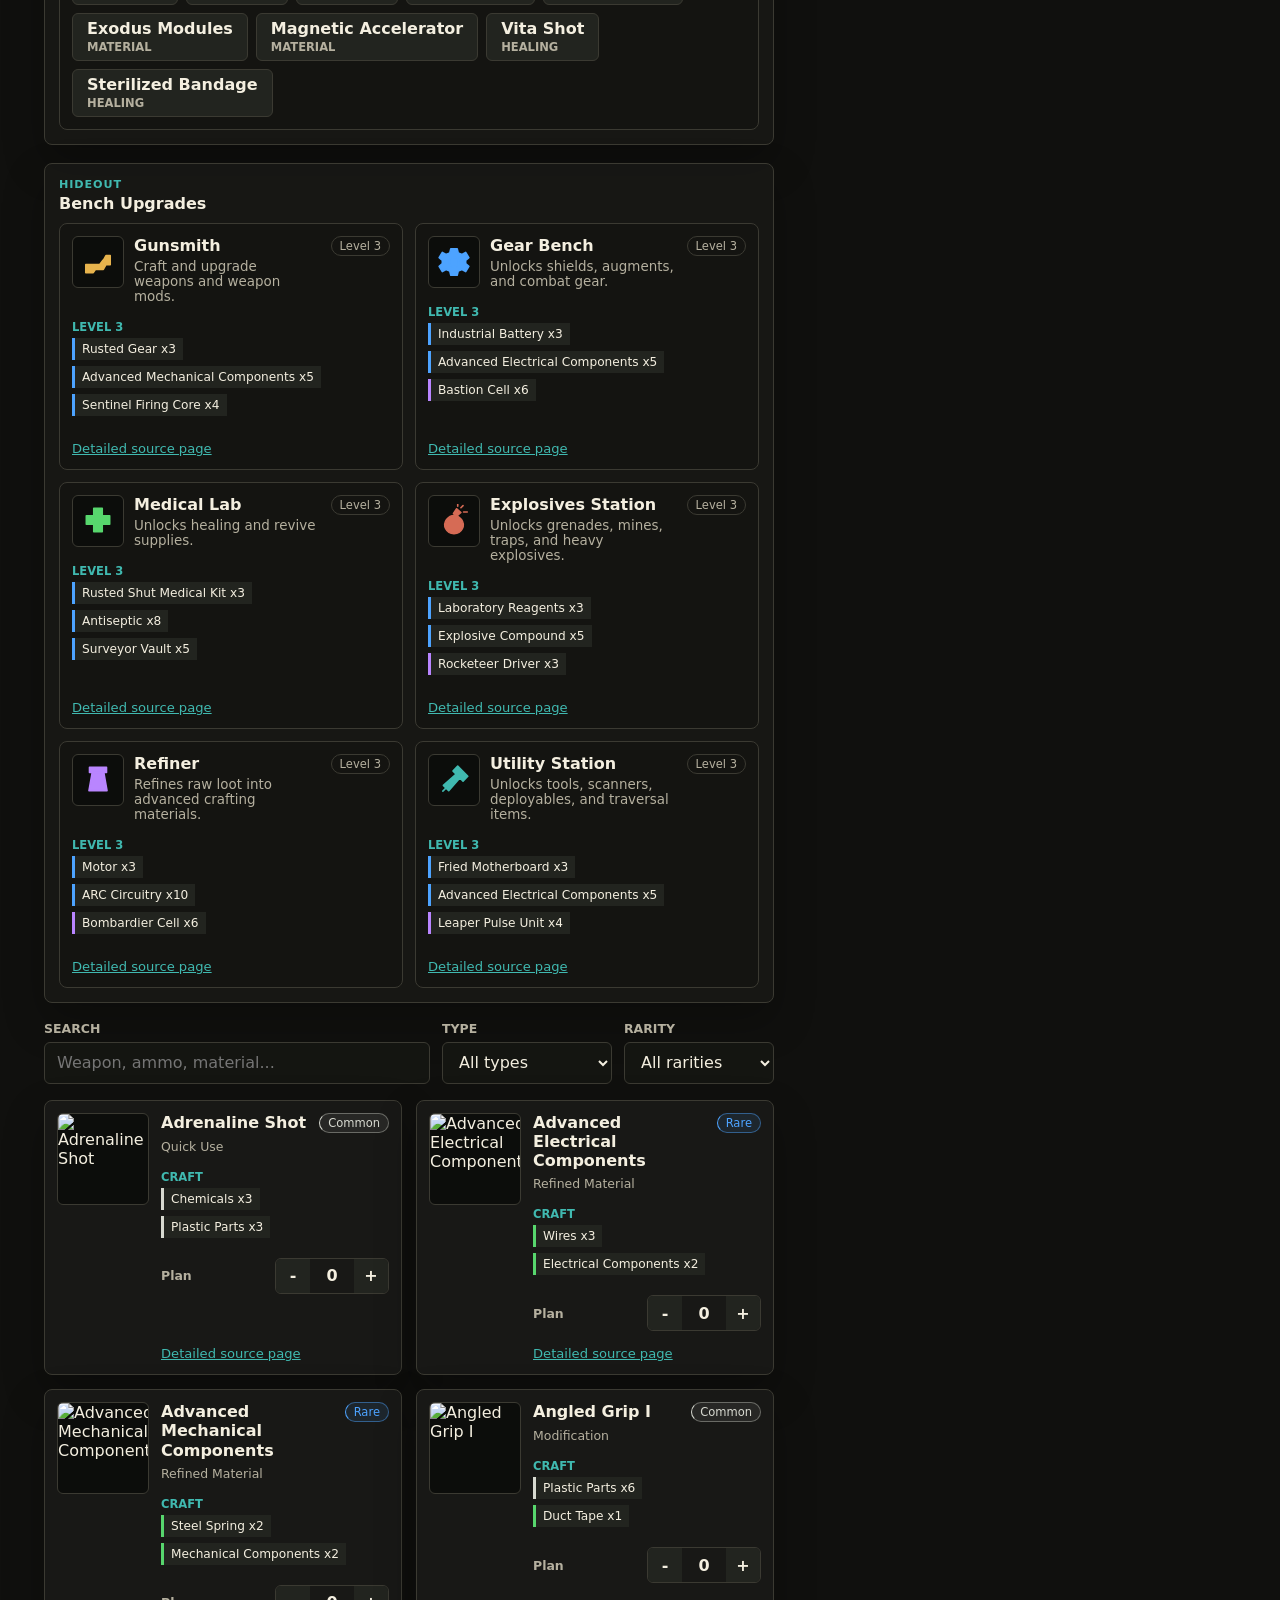
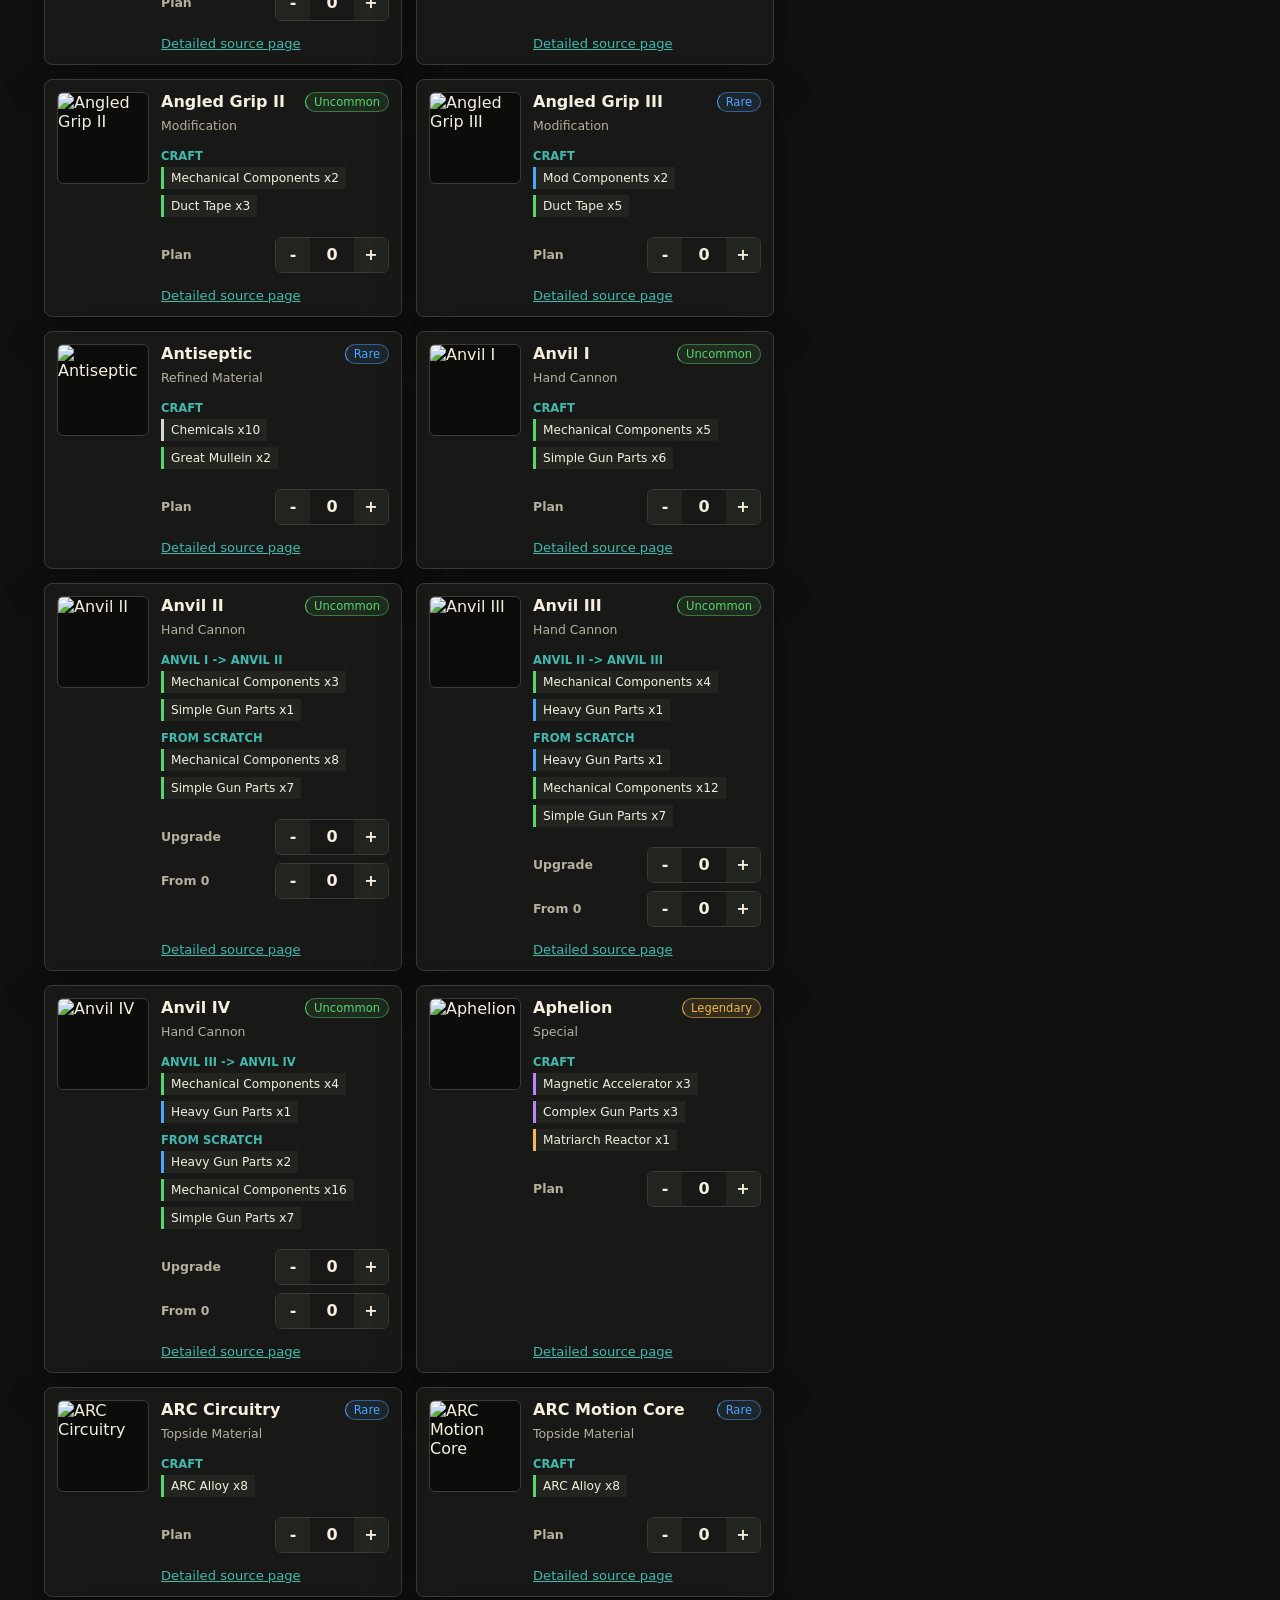
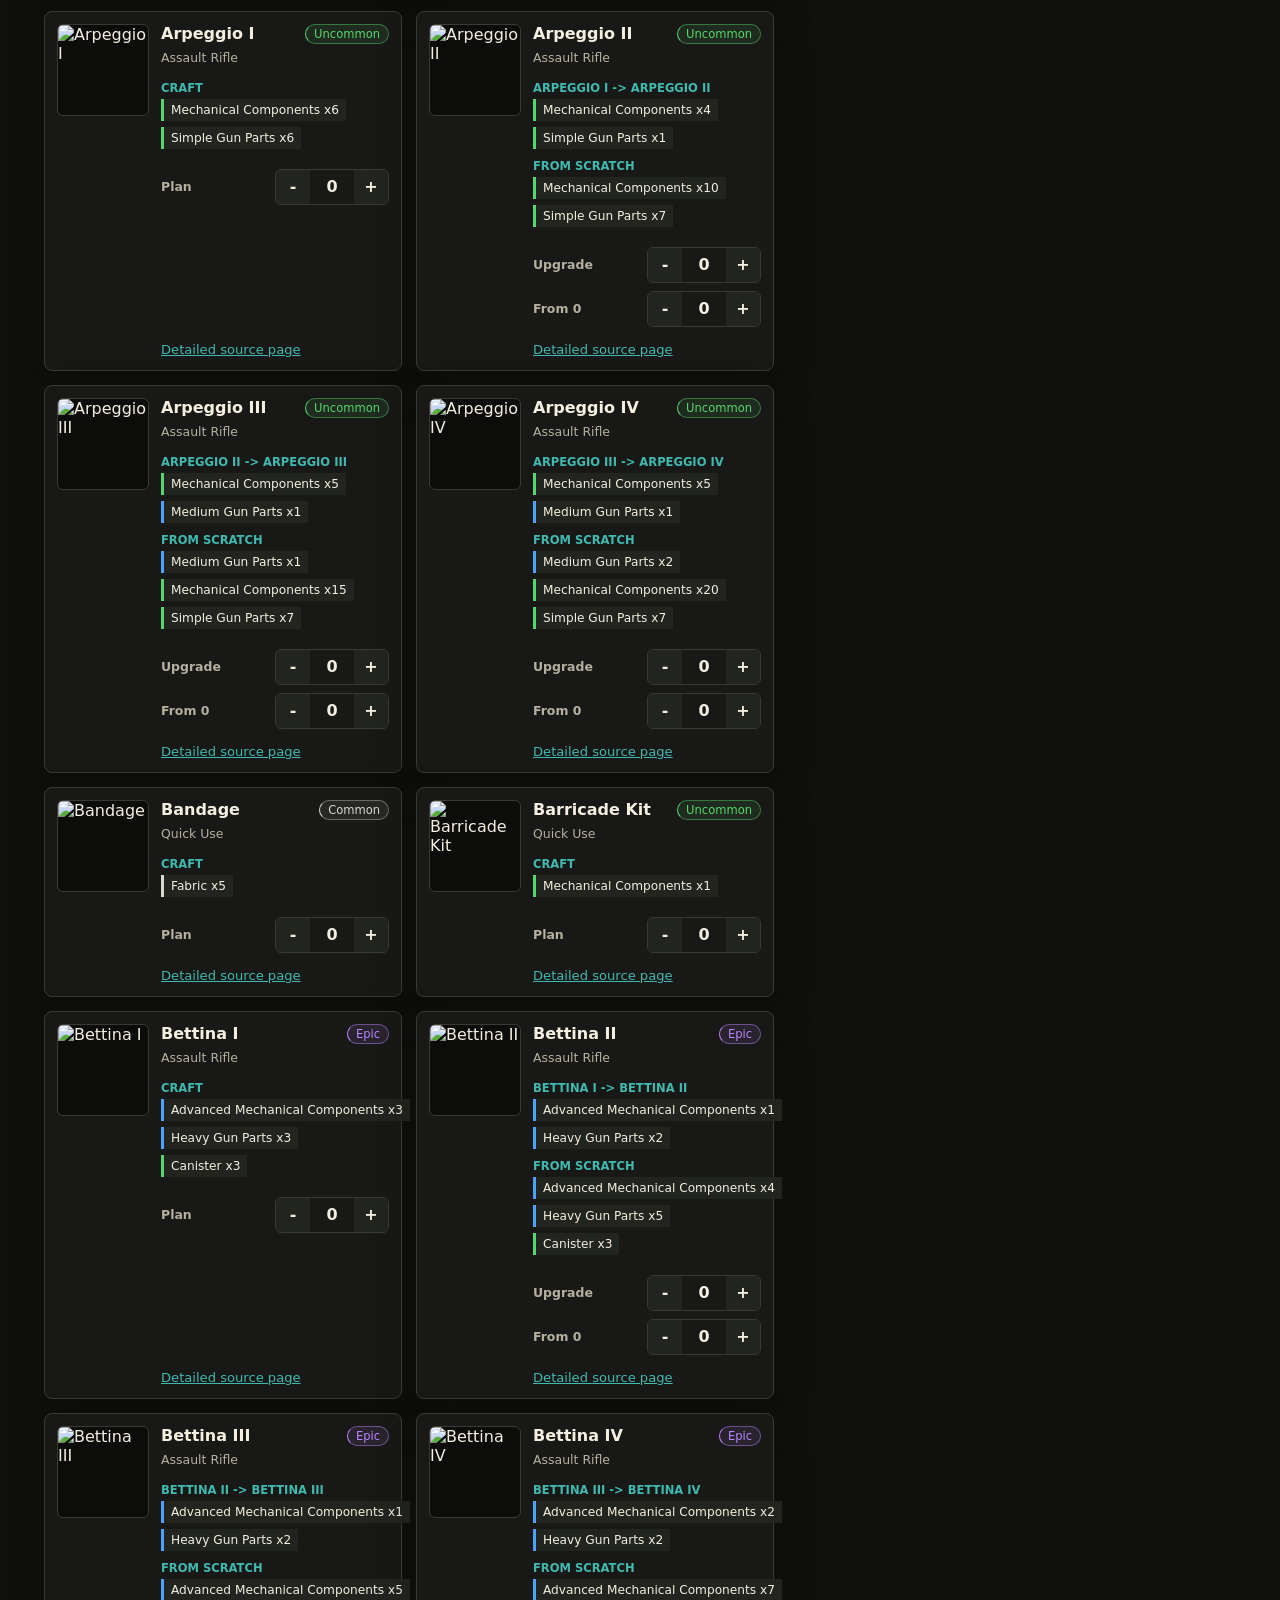
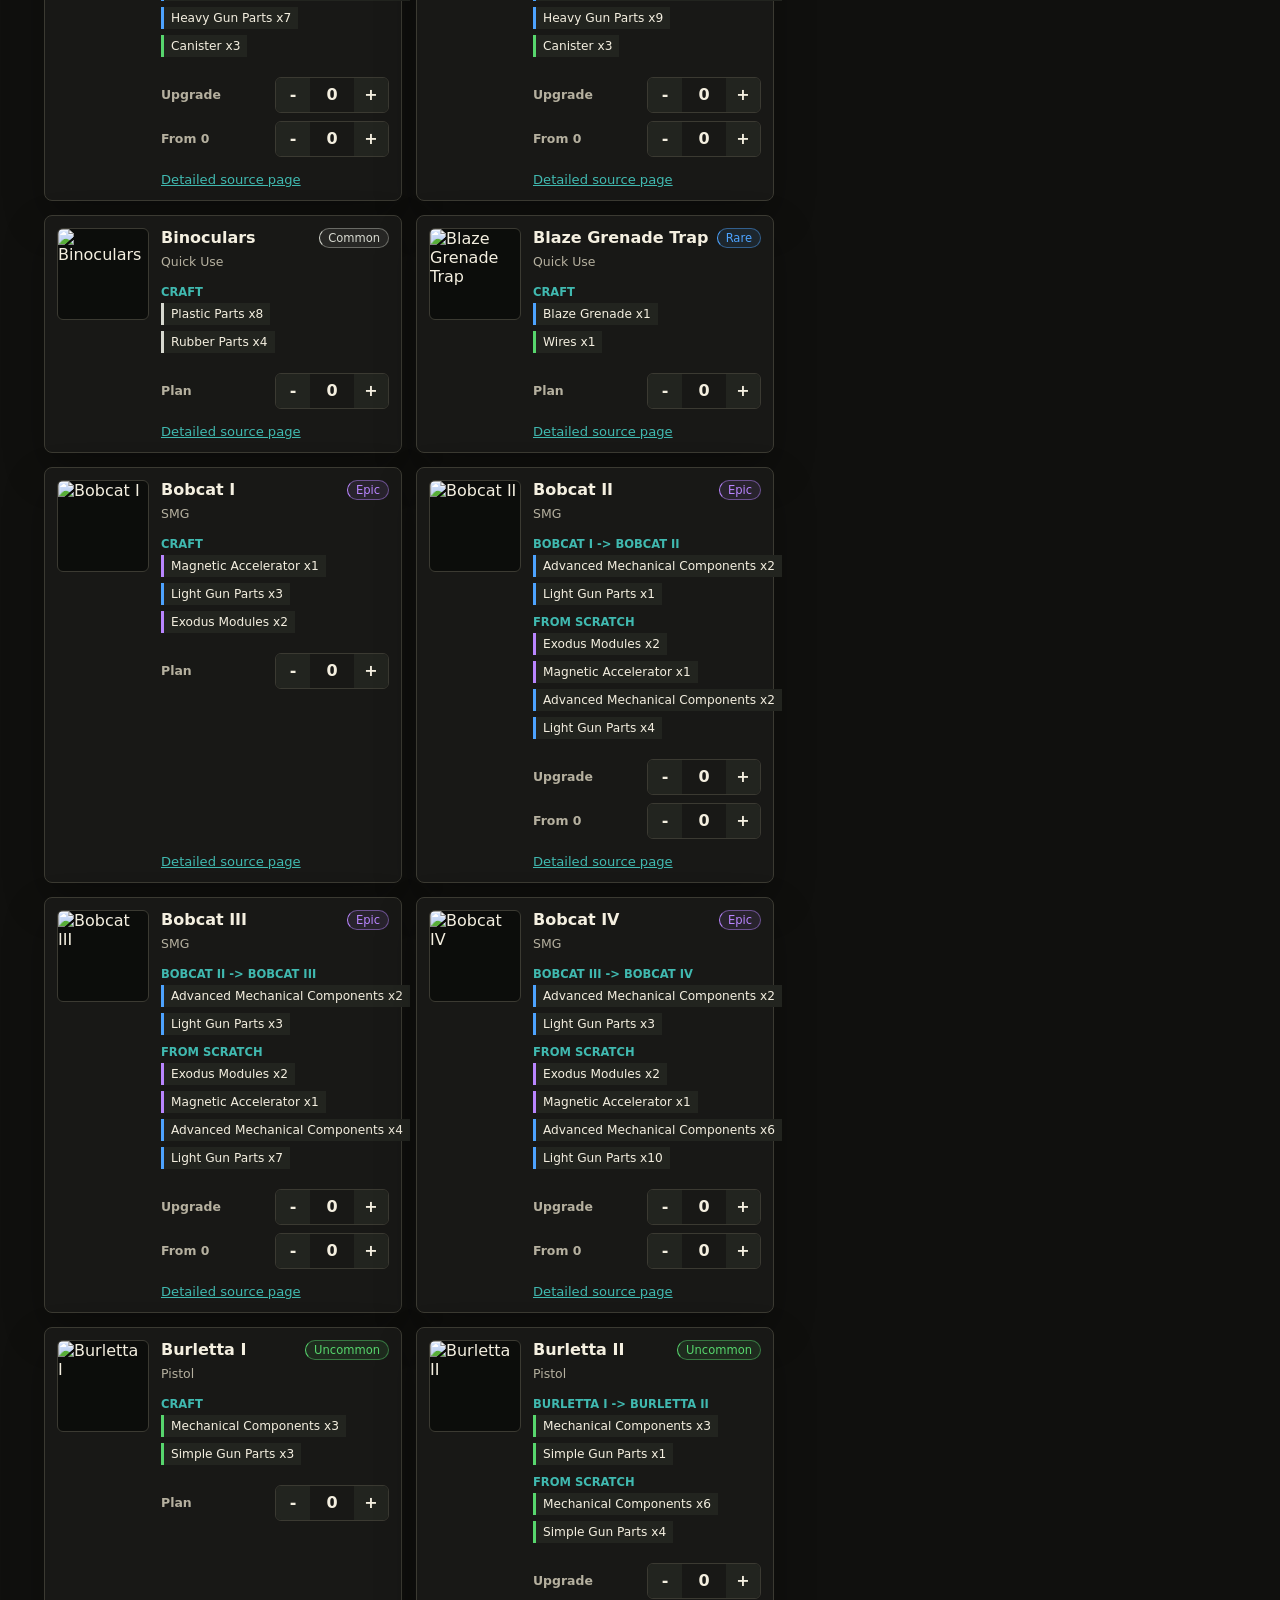
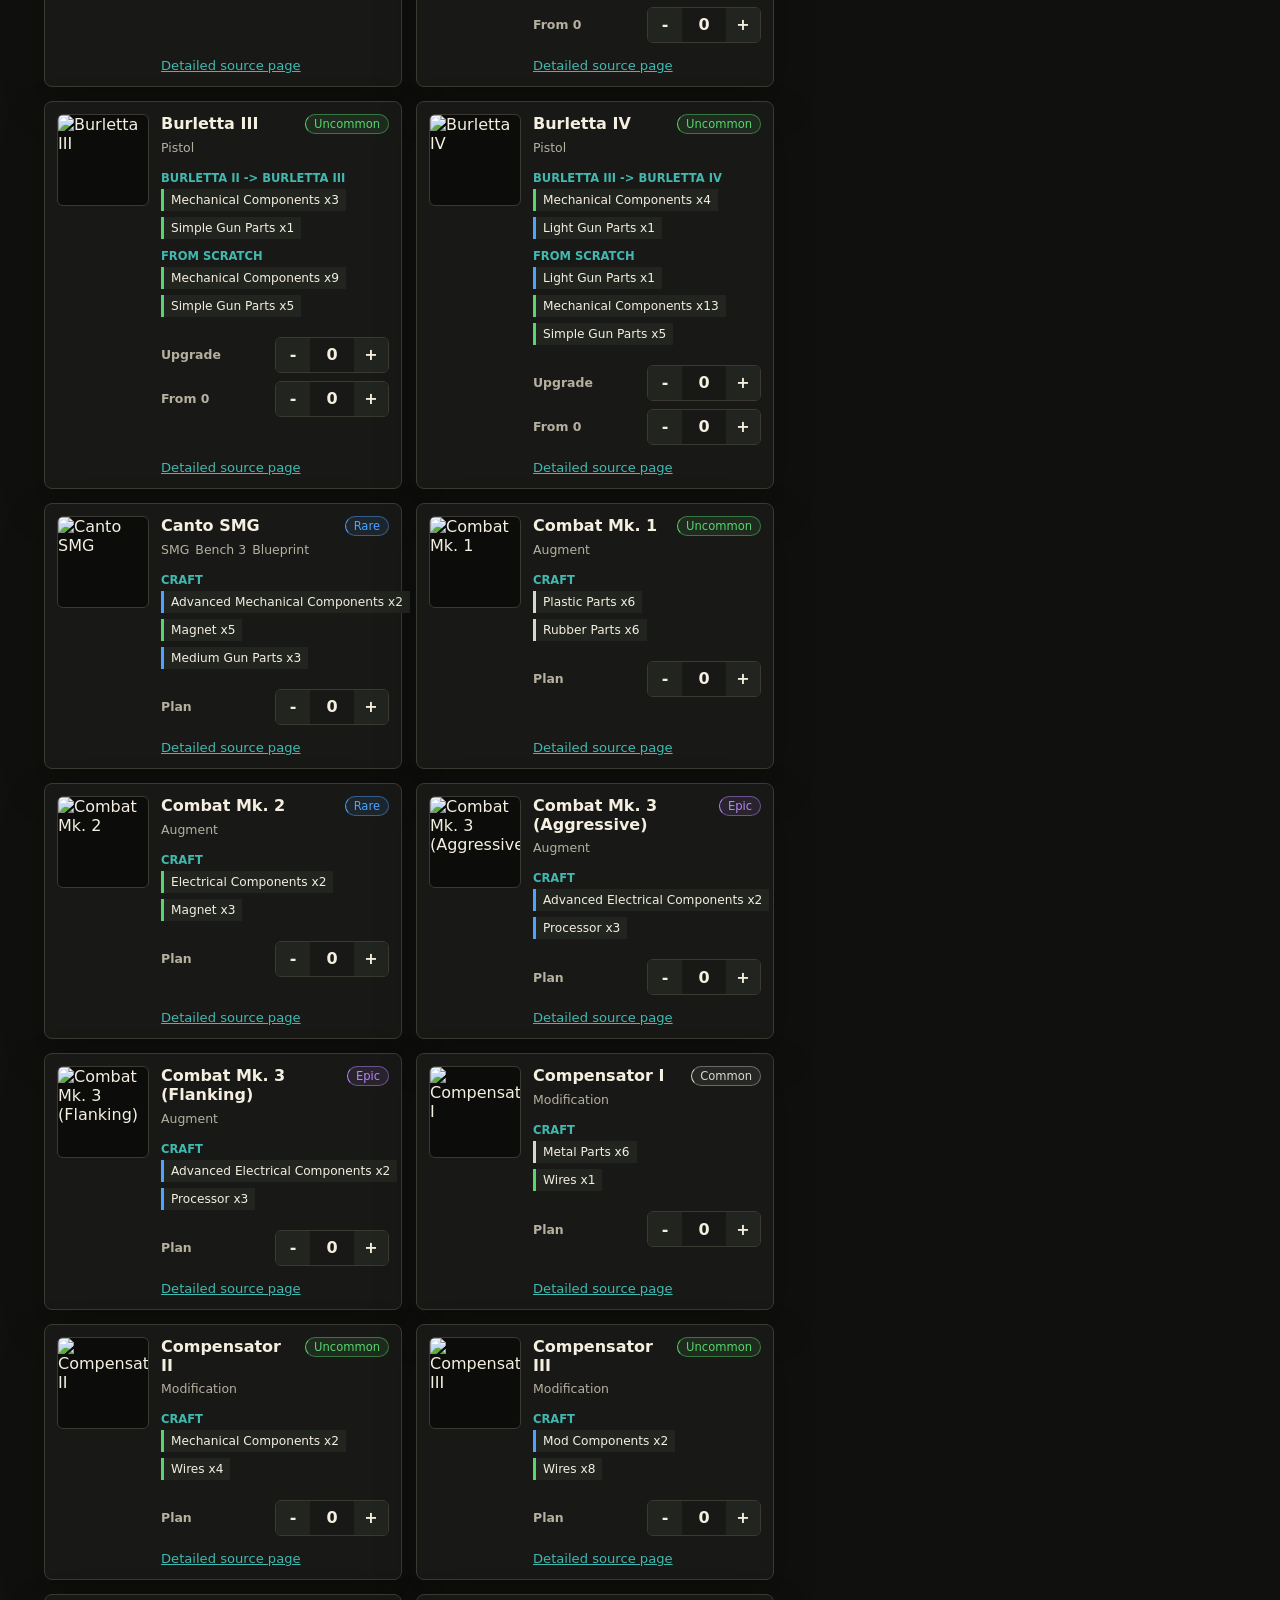
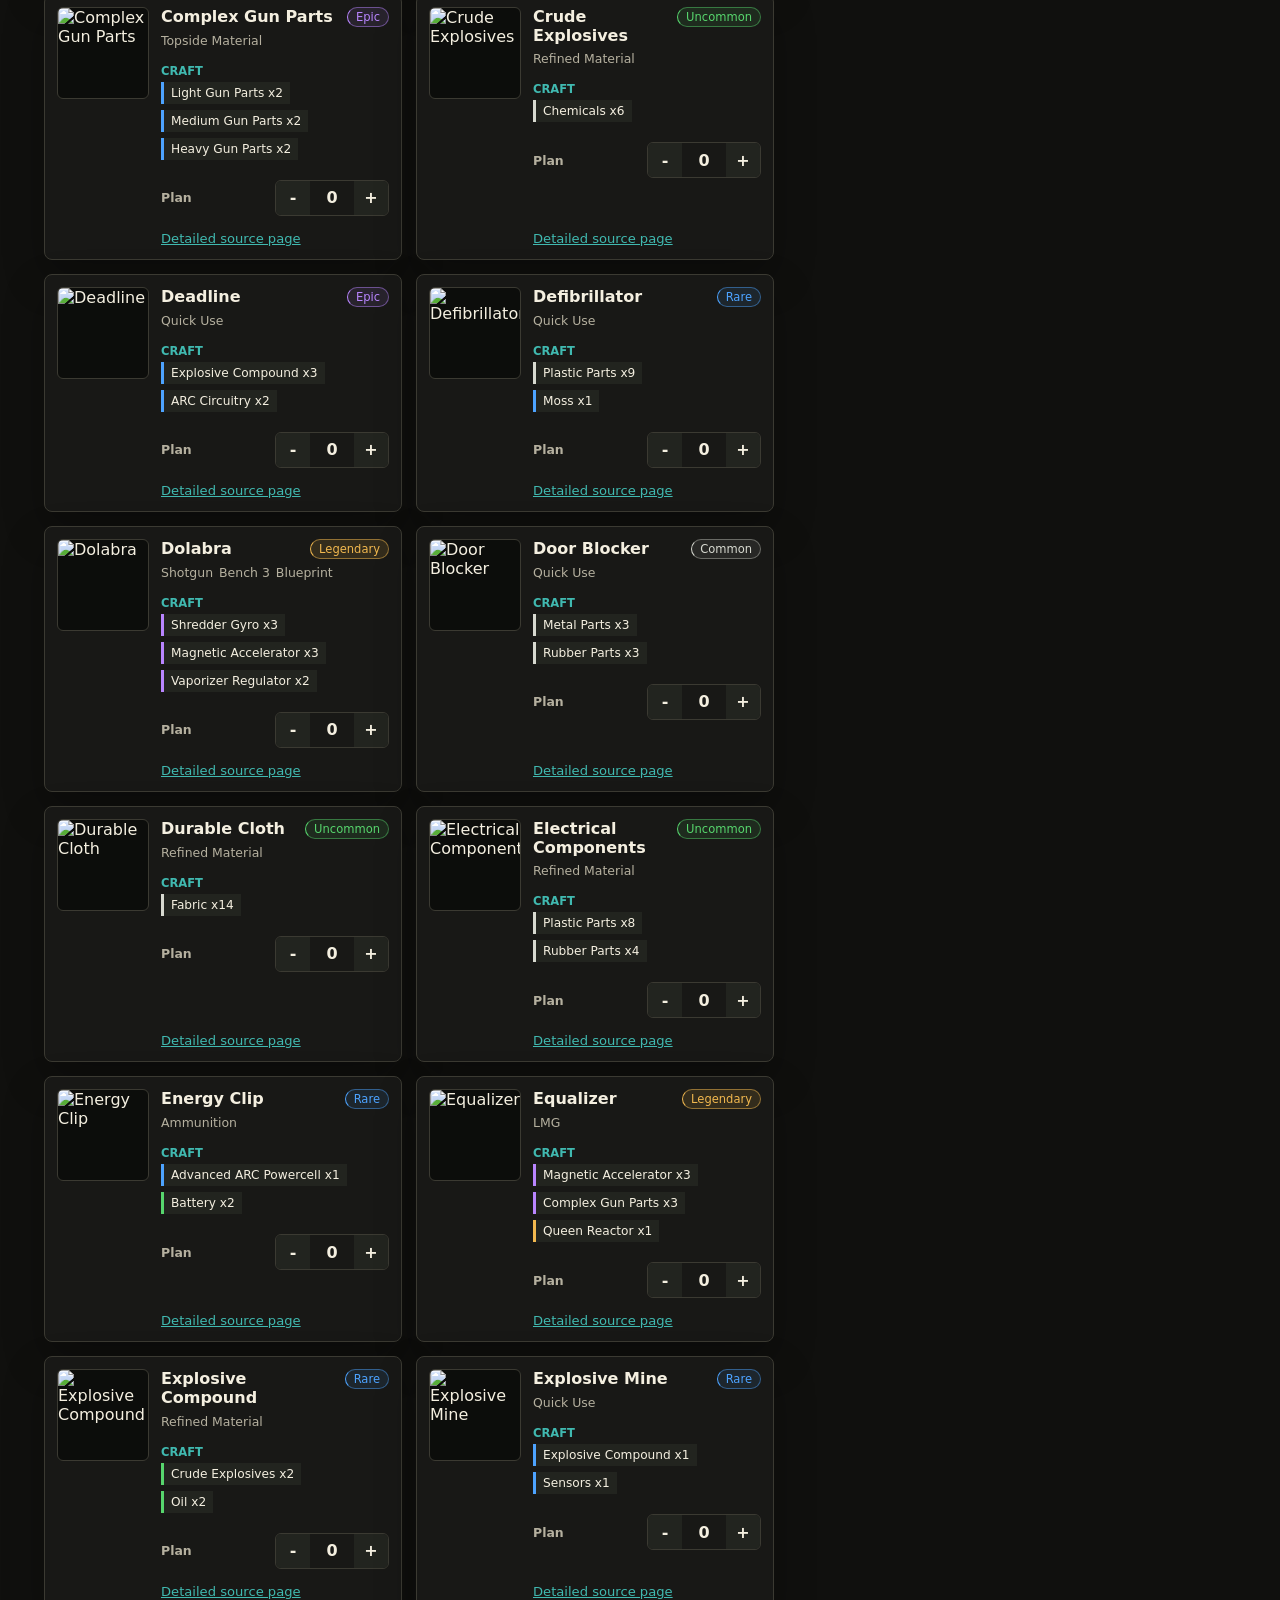
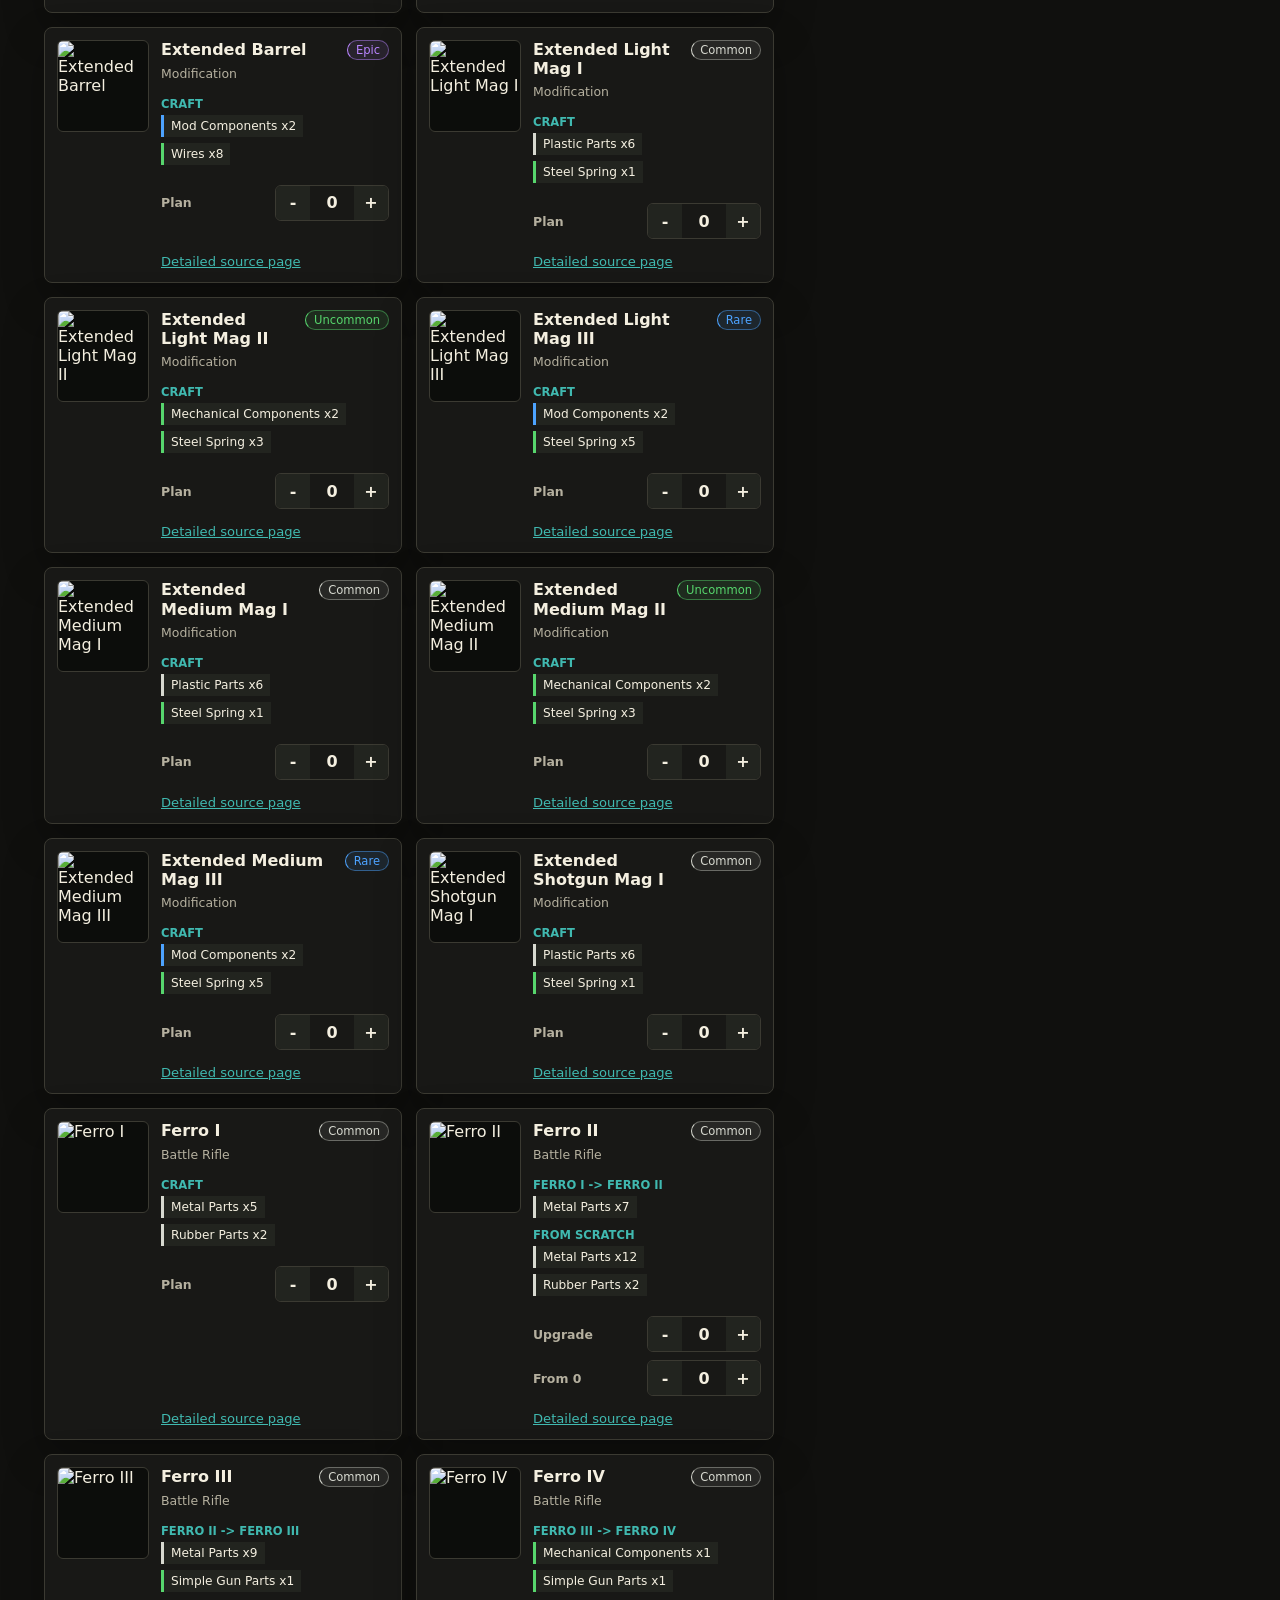
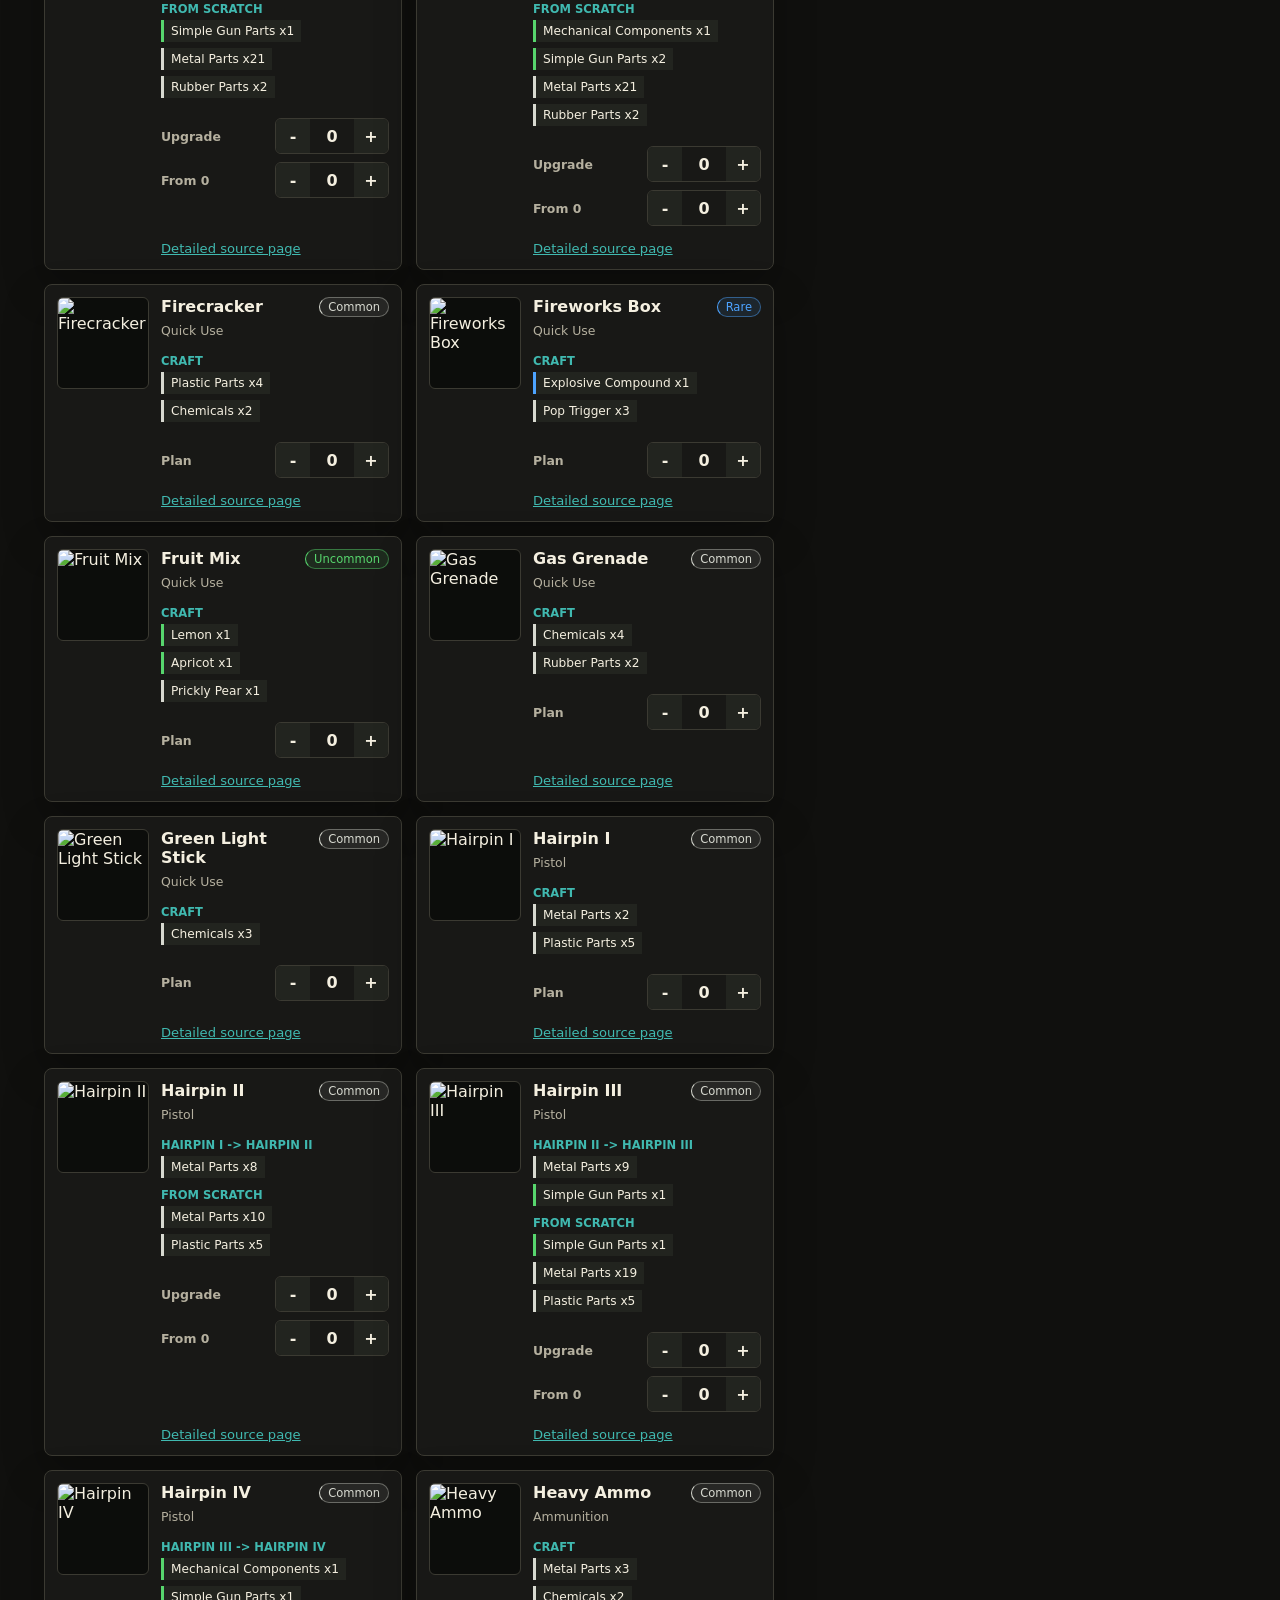
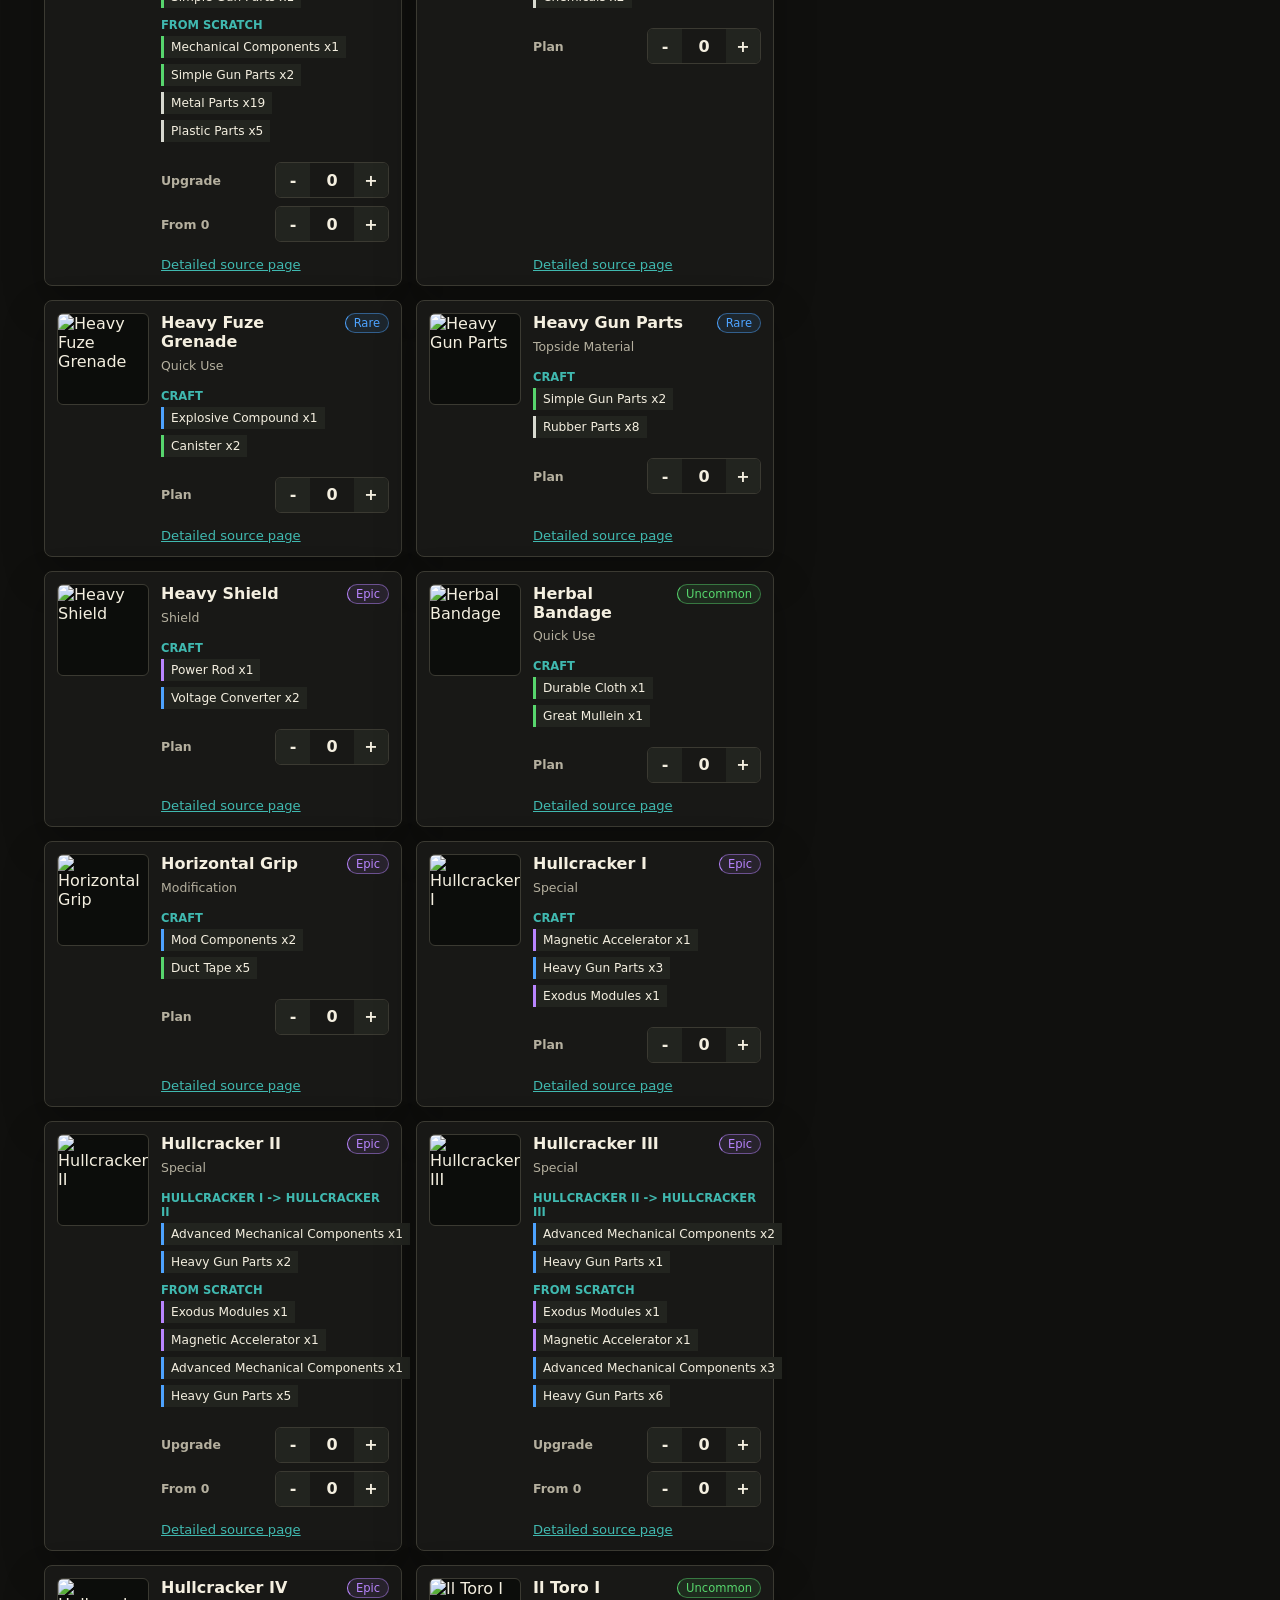
==== commit 0de29404: "Clean up intel links and bench badges" ====
--- a/index.html
+++ b/index.html
@@ -4,7 +4,7 @@
     <meta charset="utf-8">
     <meta name="viewport" content="width=device-width, initial-scale=1">
     <title>ARC Raiders Craft Planner</title>
-    <link rel="stylesheet" href="styles.css?v=20260426-bench-icons">
+    <link rel="stylesheet" href="styles.css?v=20260426-clean-intel">
   </head>
   <body>
     <header class="topbar">
@@ -109,6 +109,6 @@
     <div id="toast" class="toast" role="status" aria-live="polite"></div>
 
     <script src="arc-data.generated.js?v=20260426-data"></script>
-    <script src="app.js?v=20260426-bench-icons"></script>
+    <script src="app.js?v=20260426-clean-intel"></script>
   </body>
 </html>
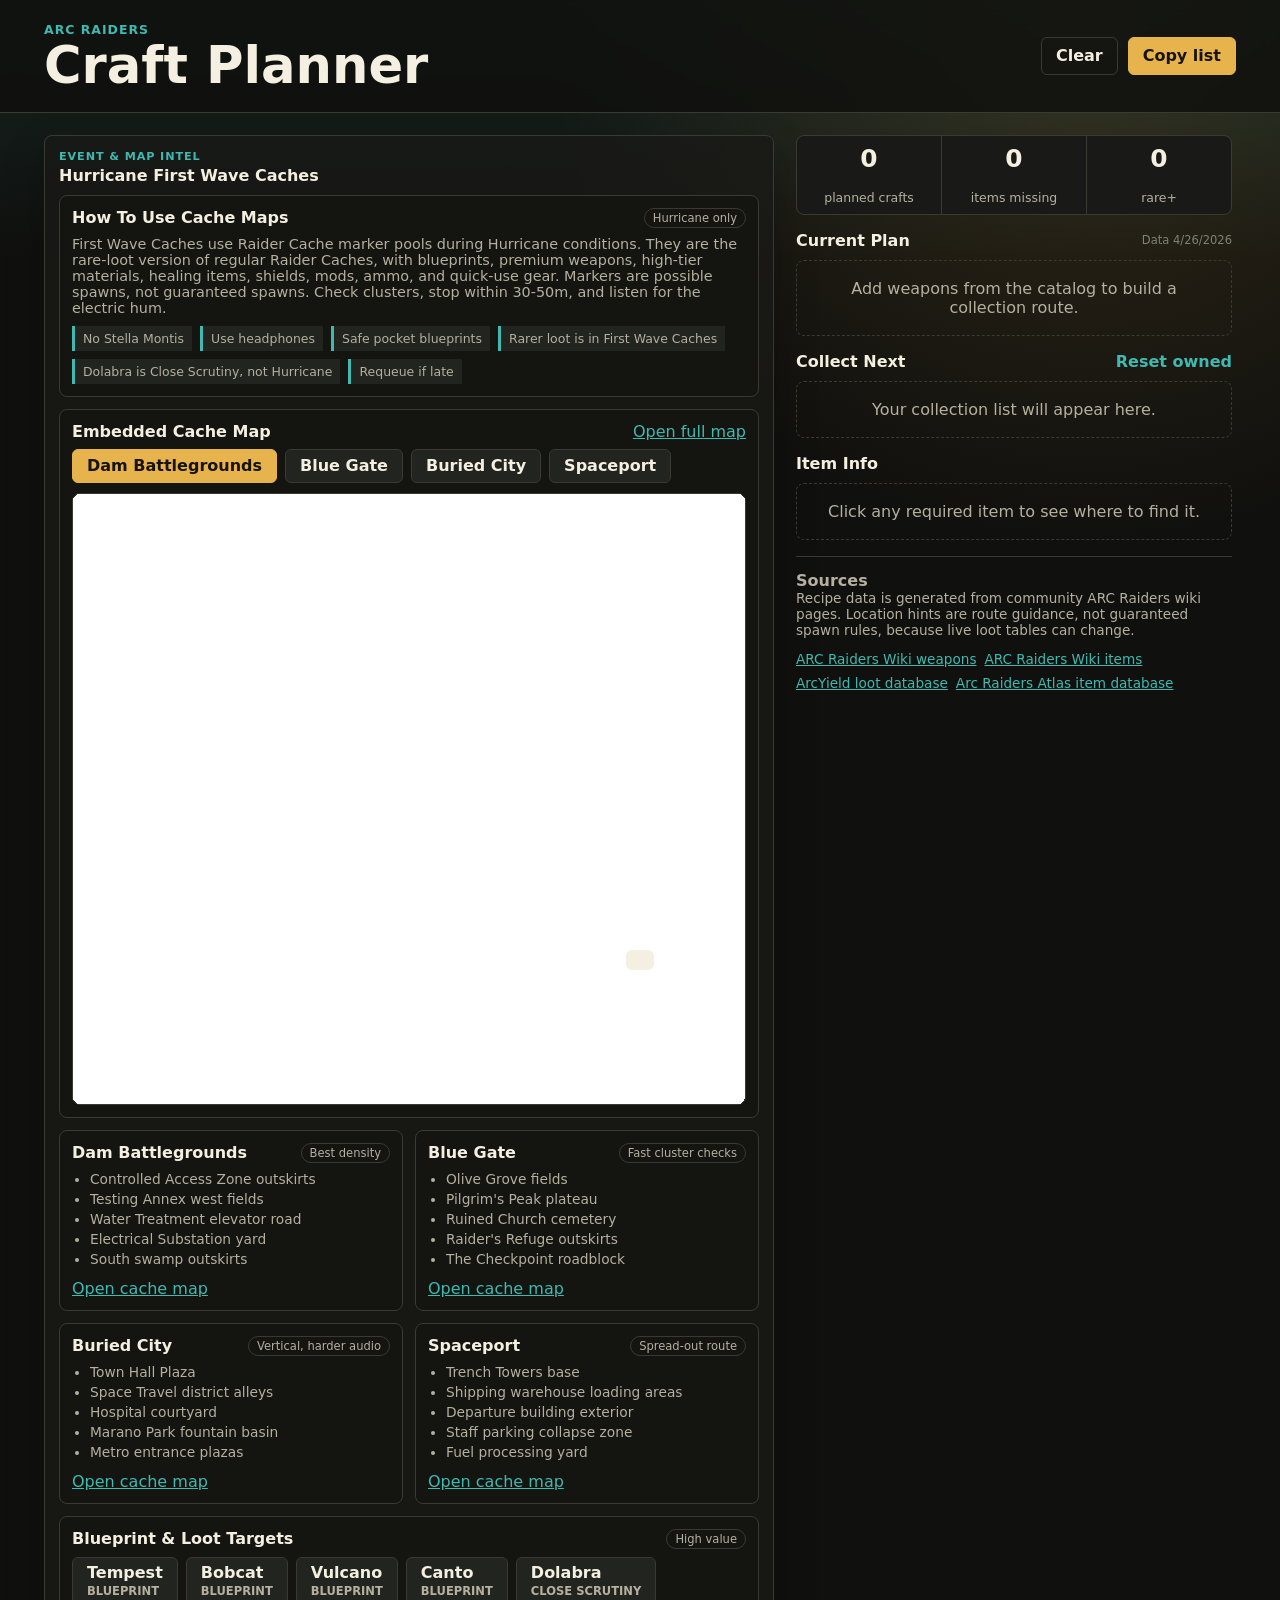
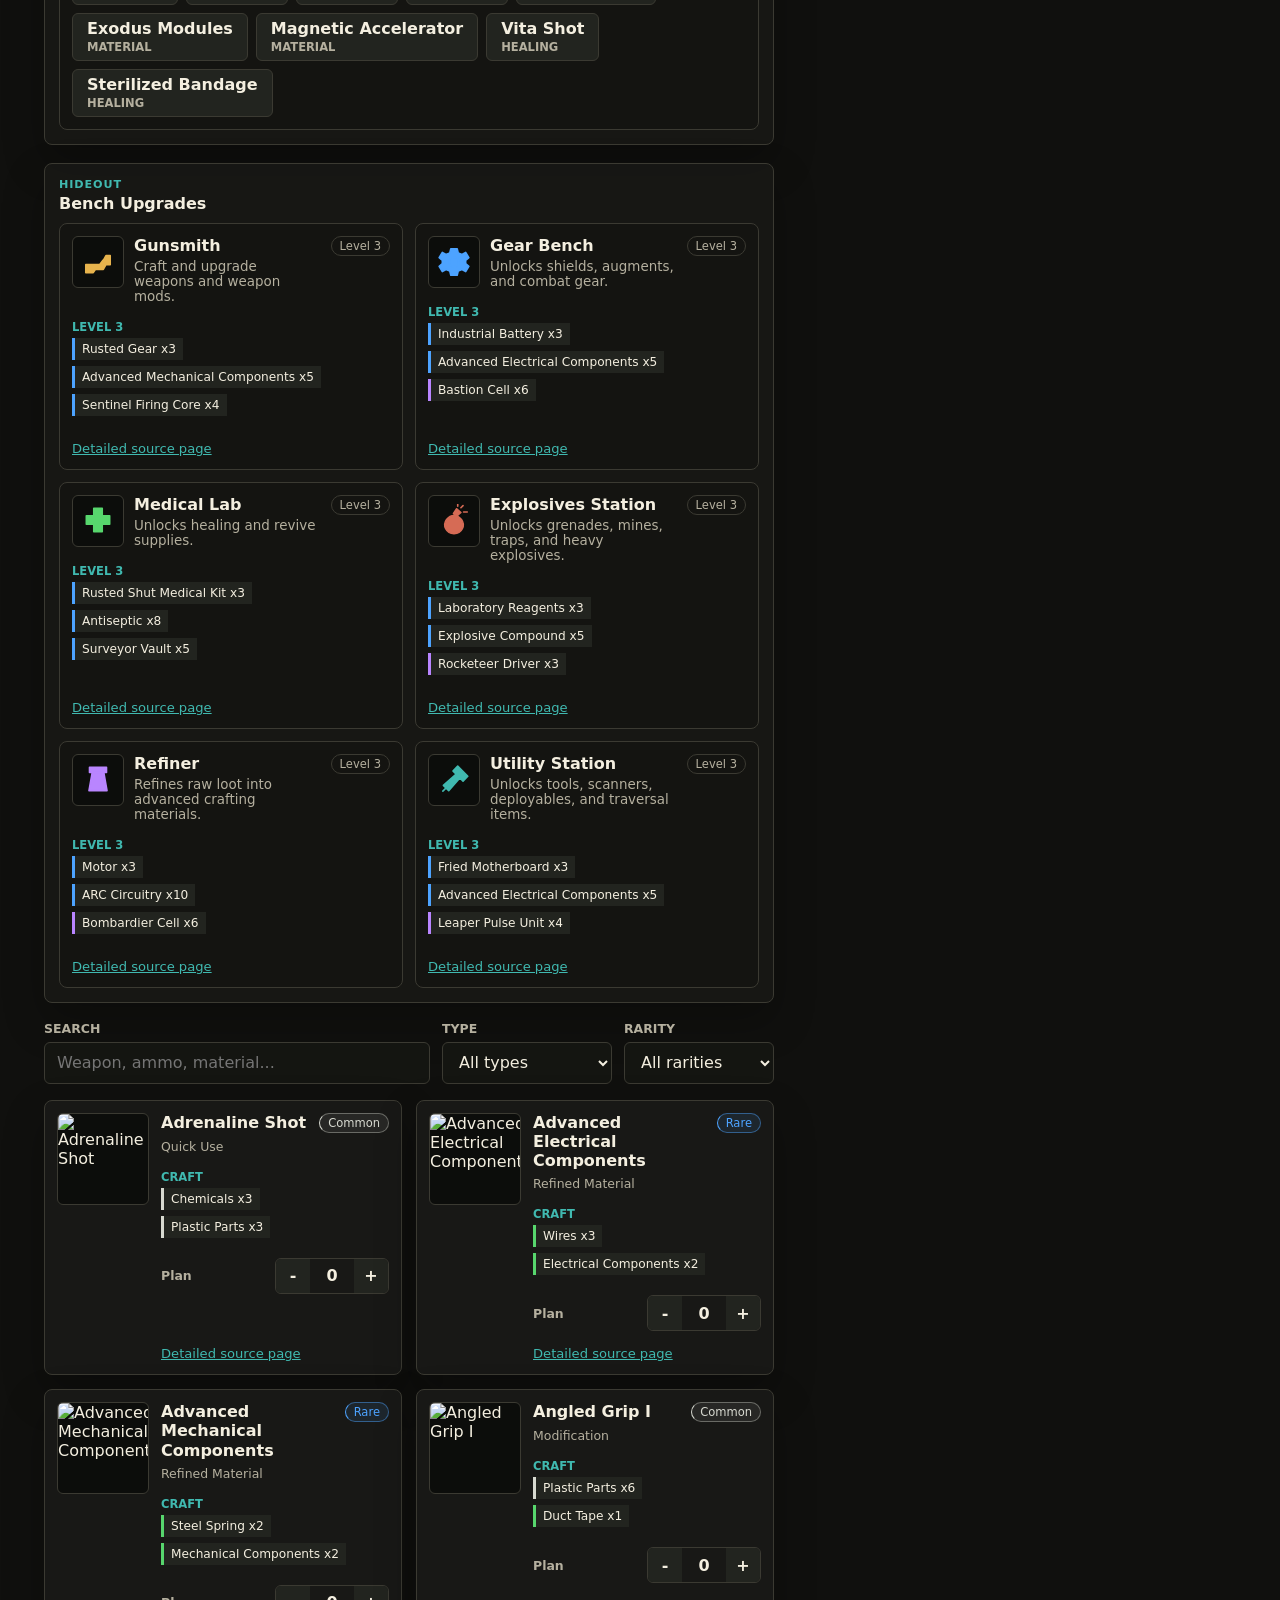
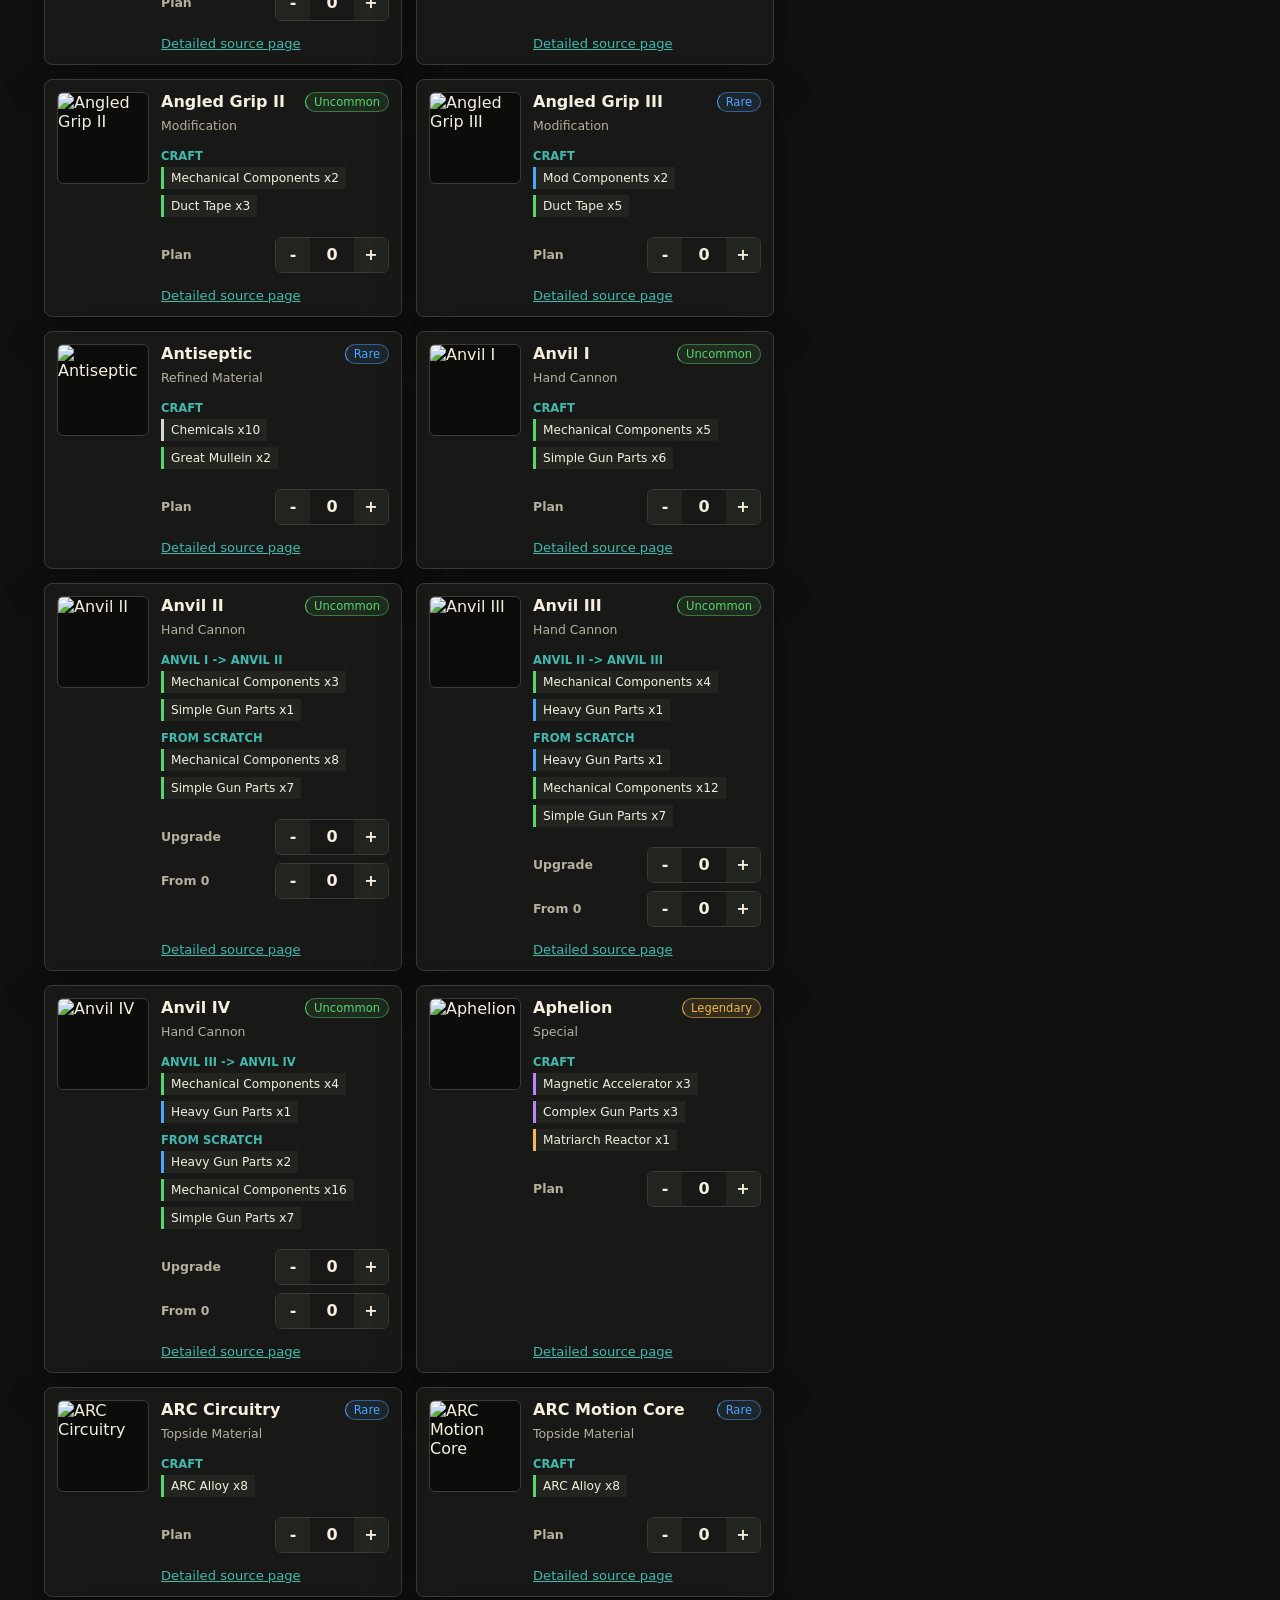
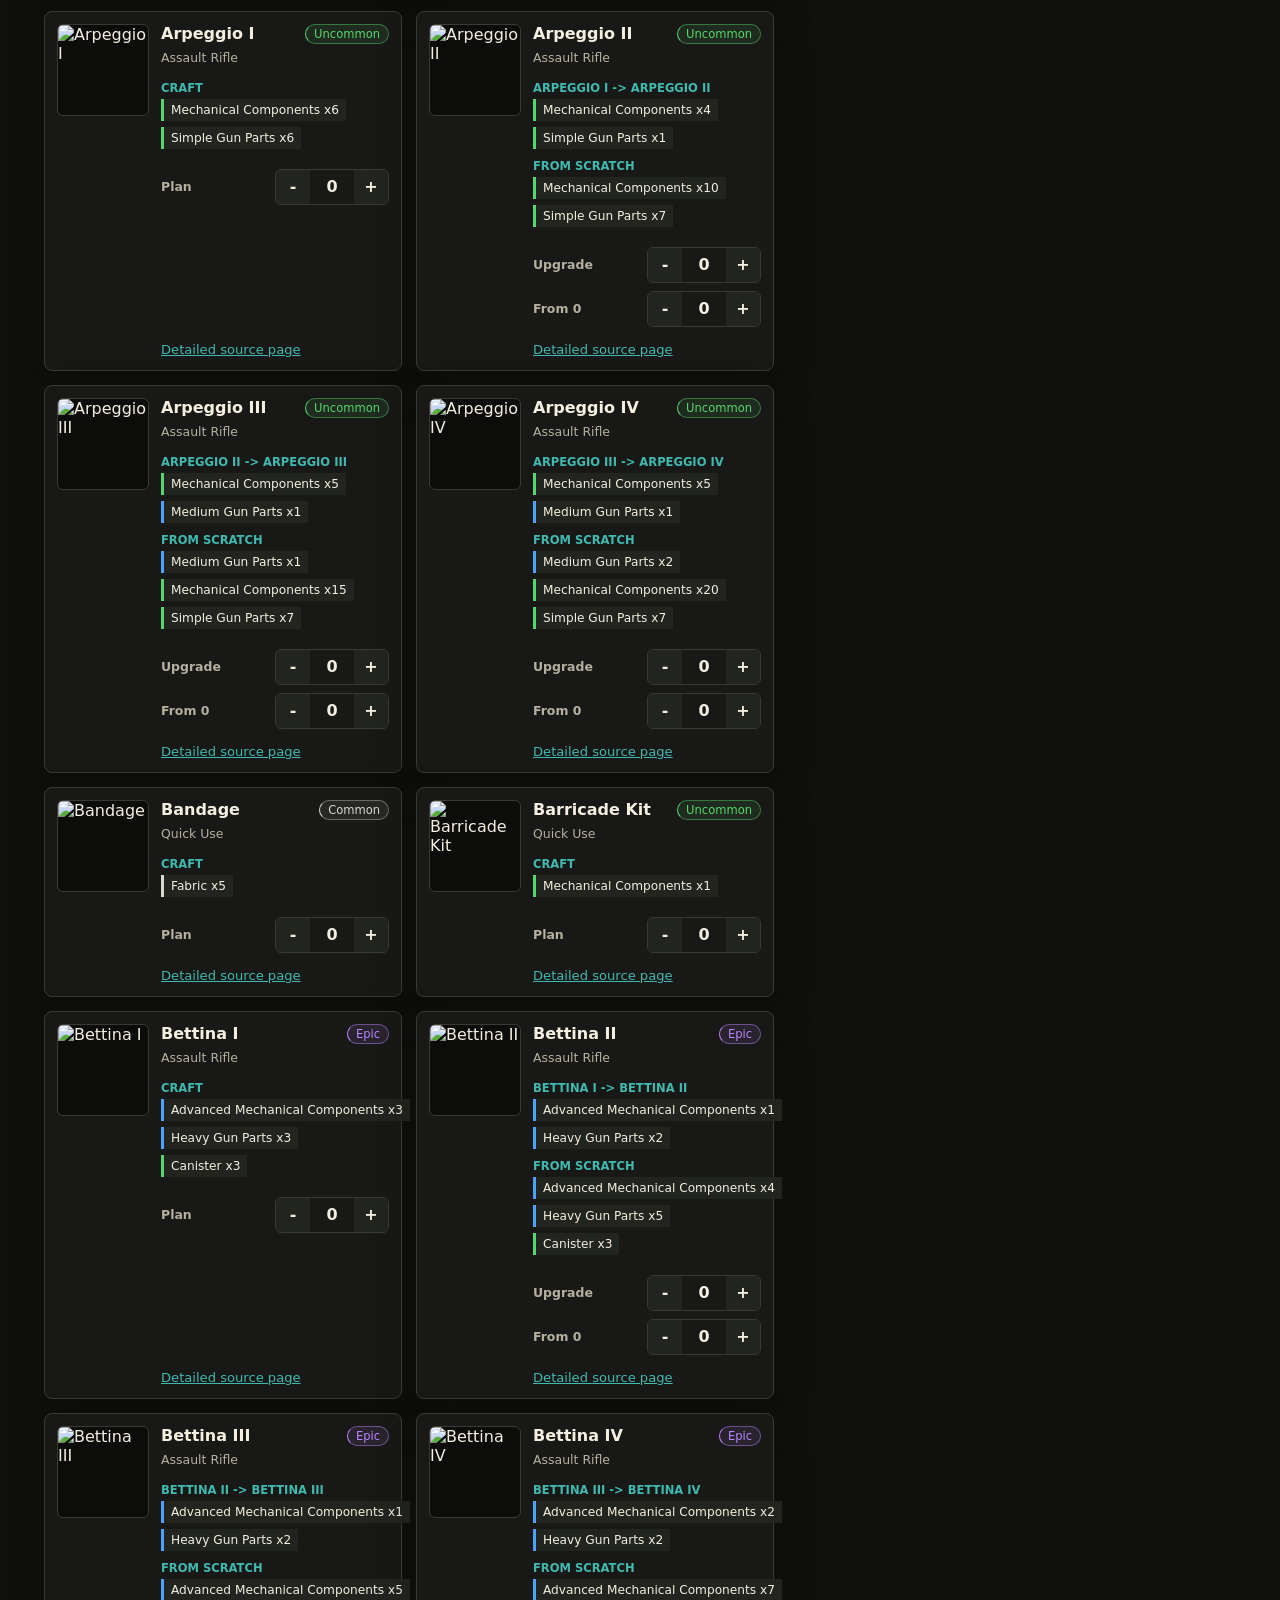
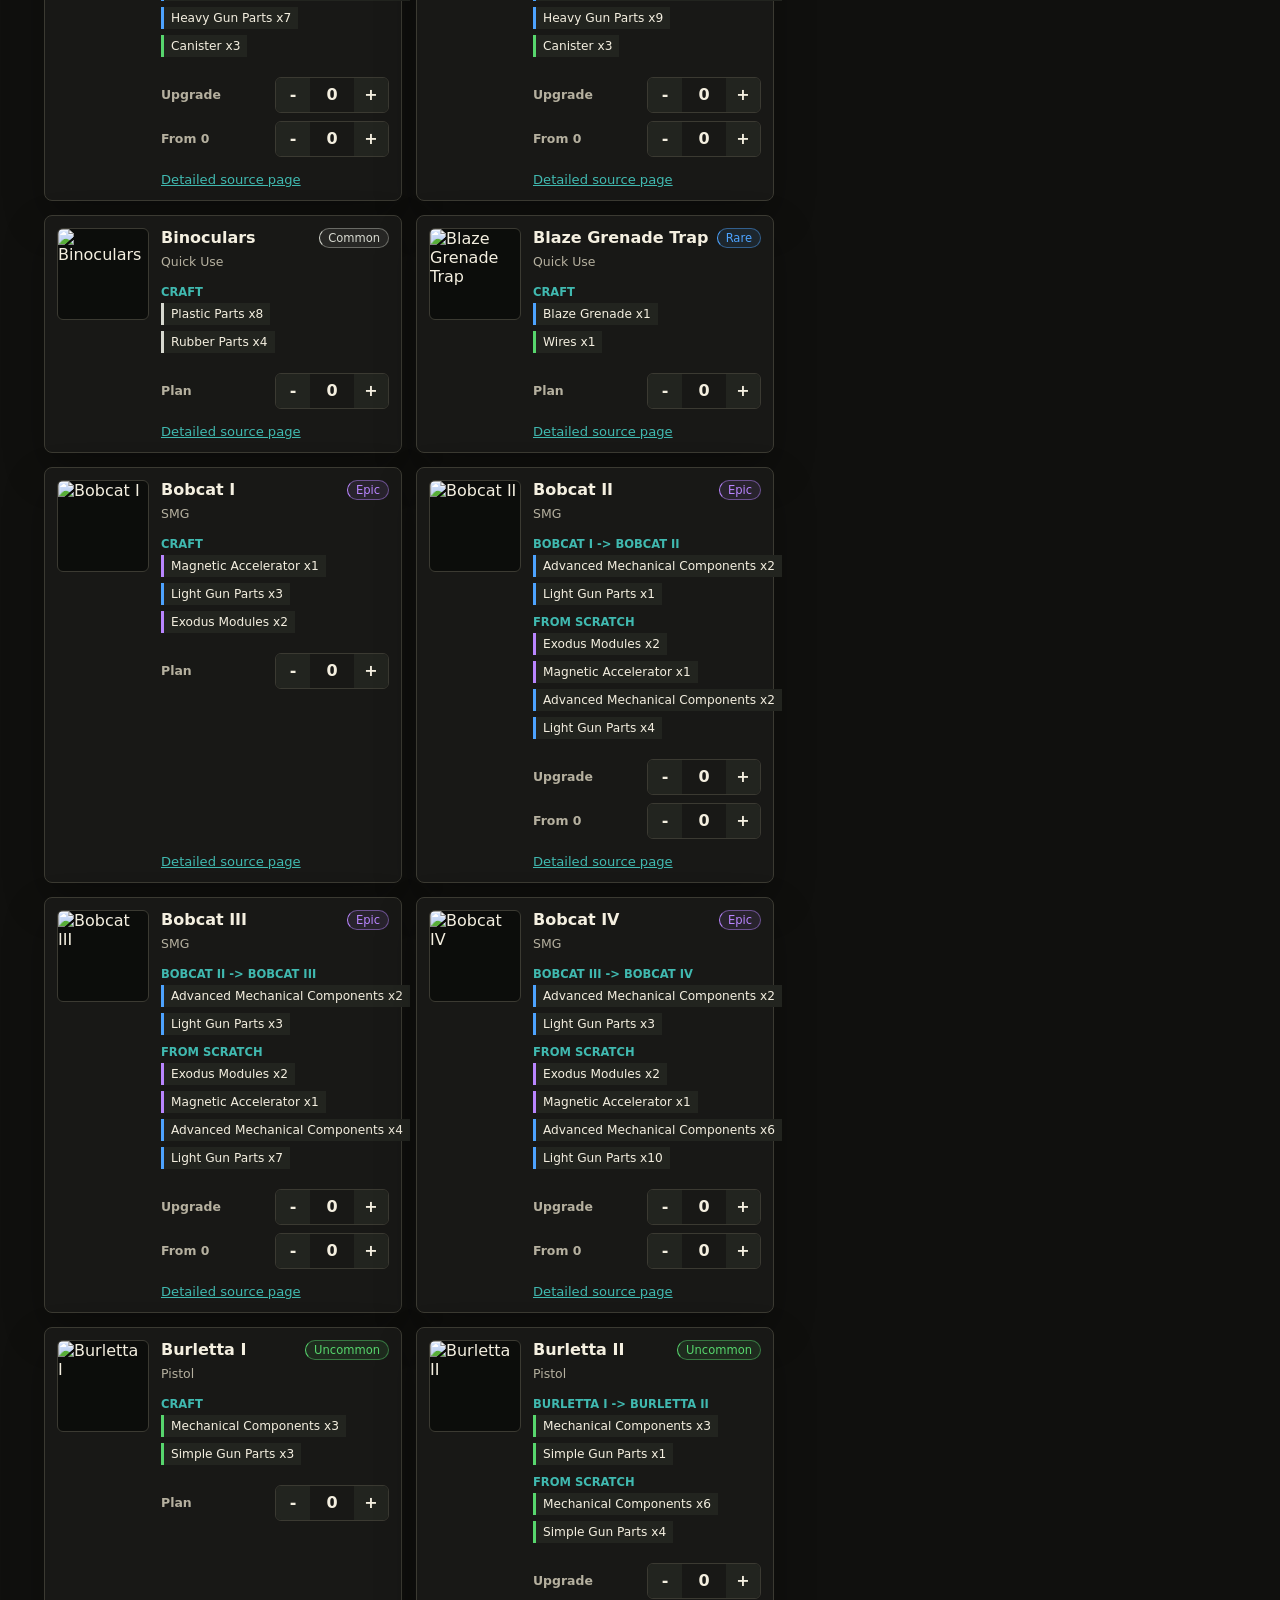
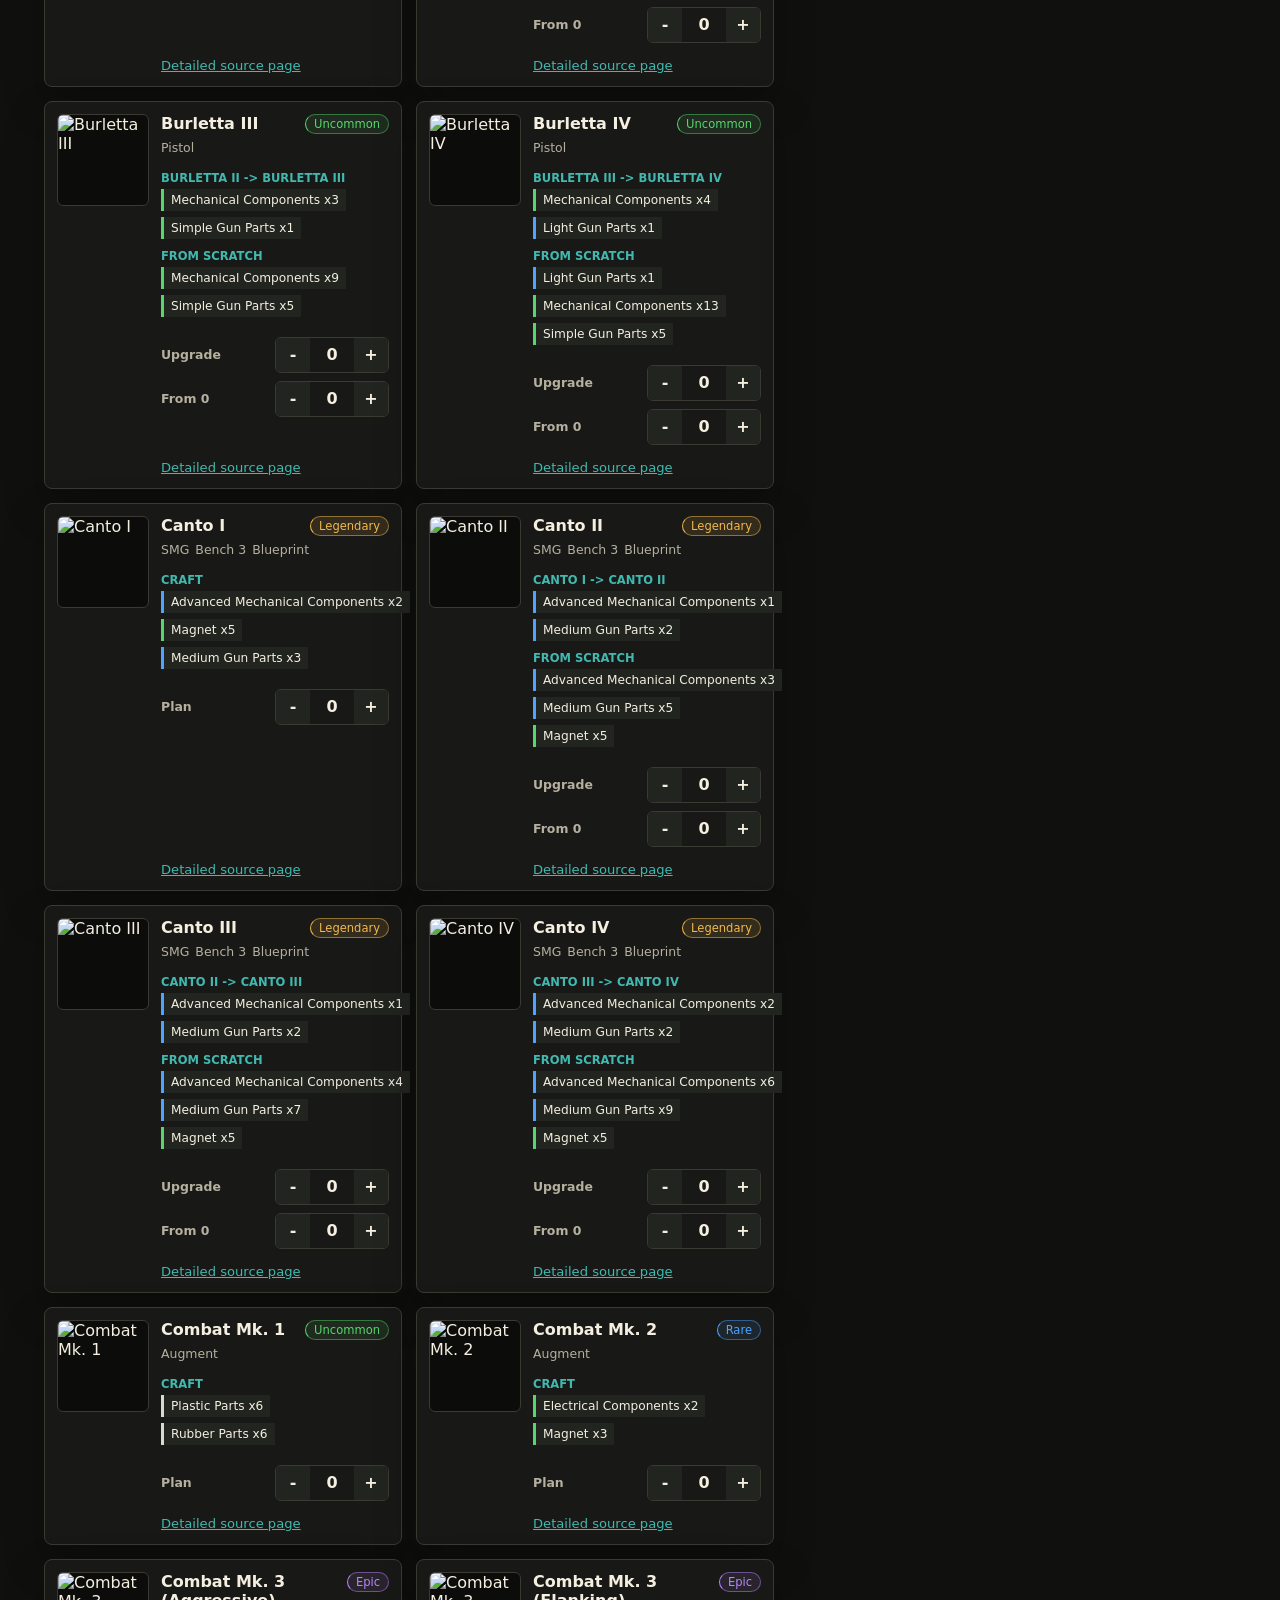
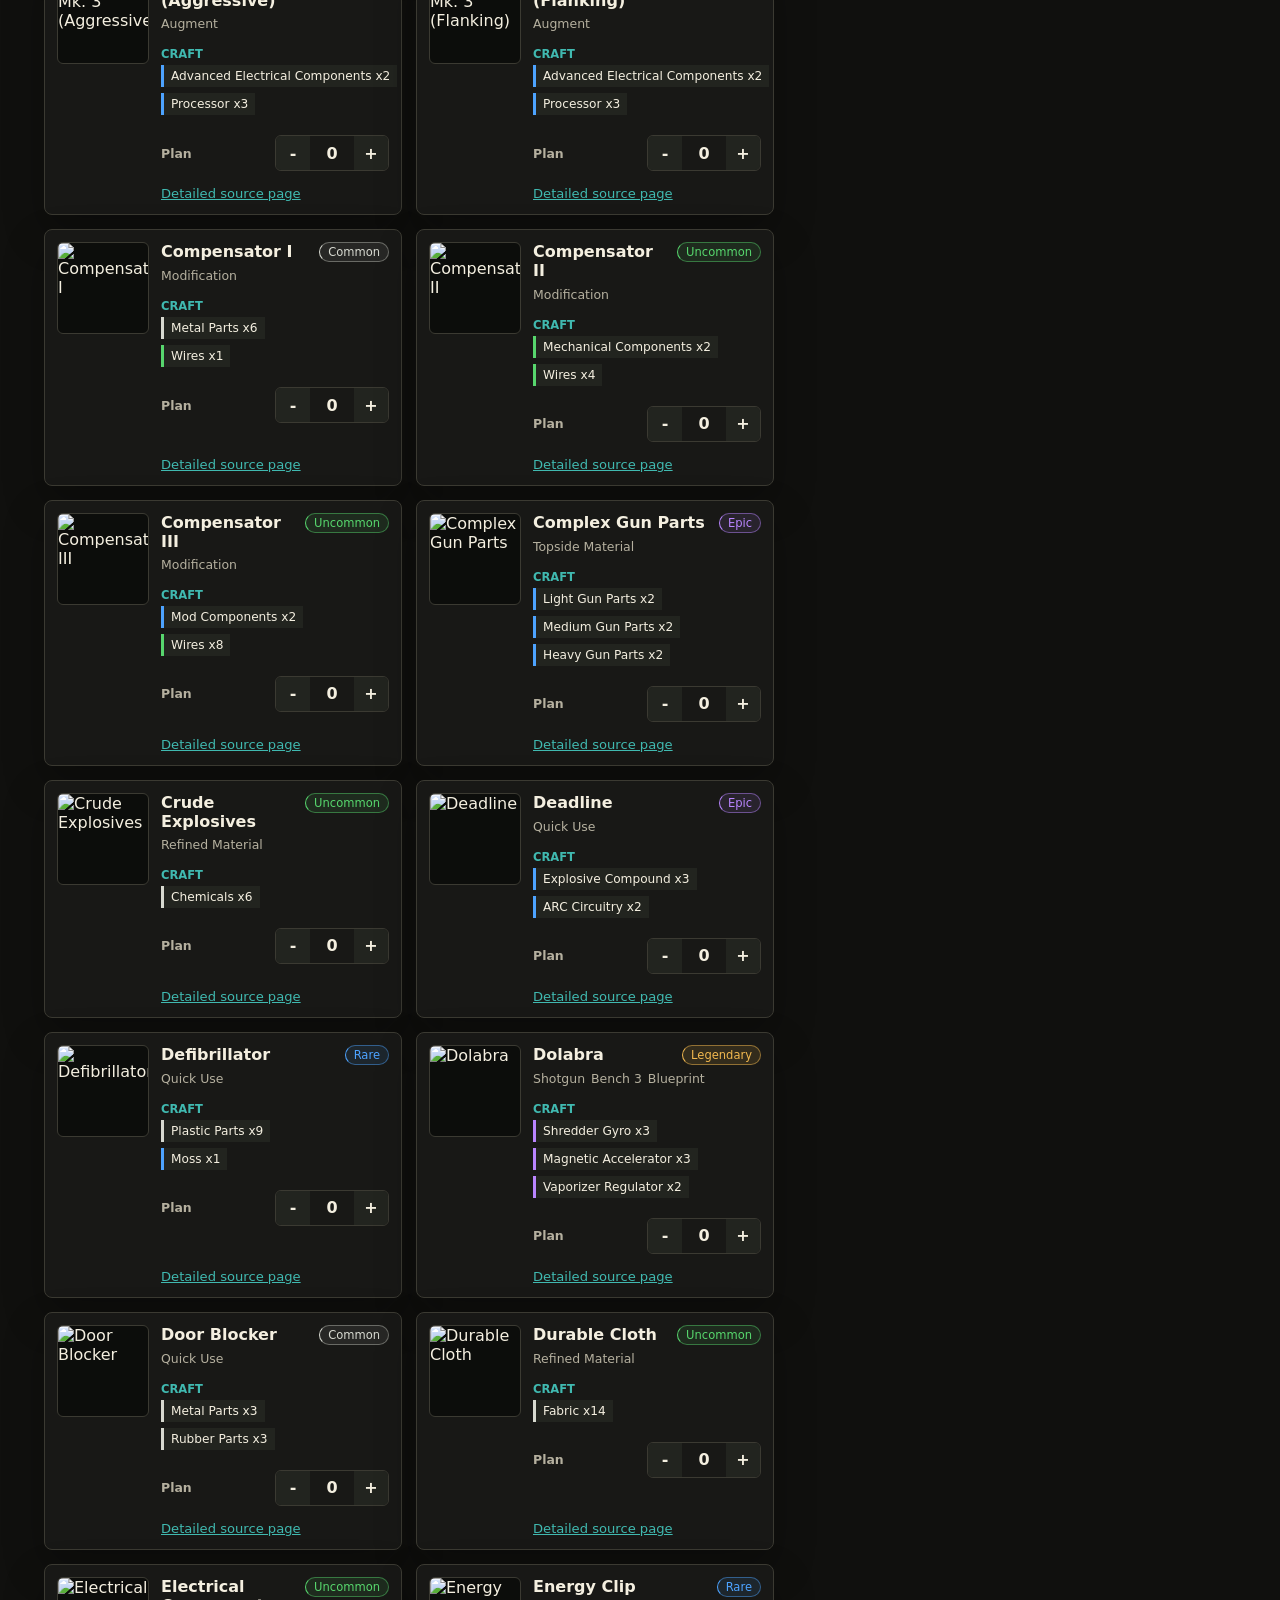
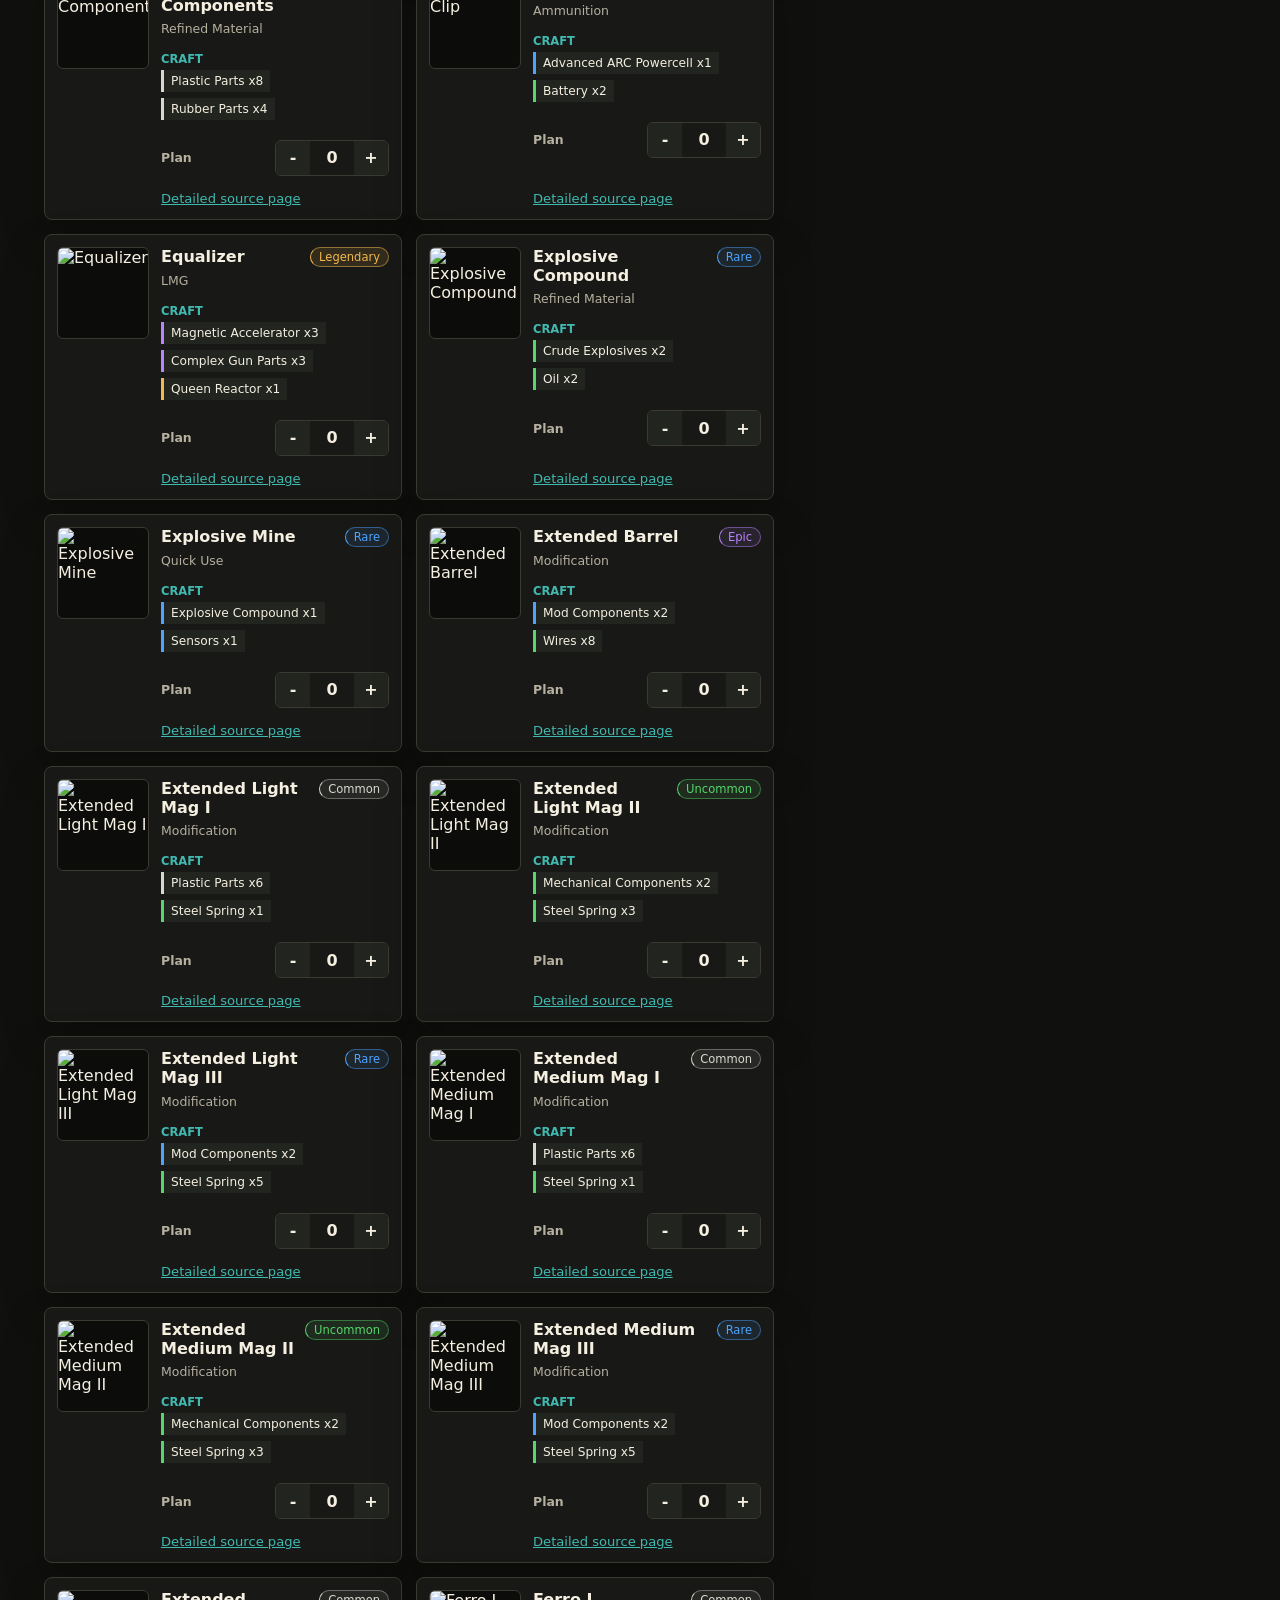
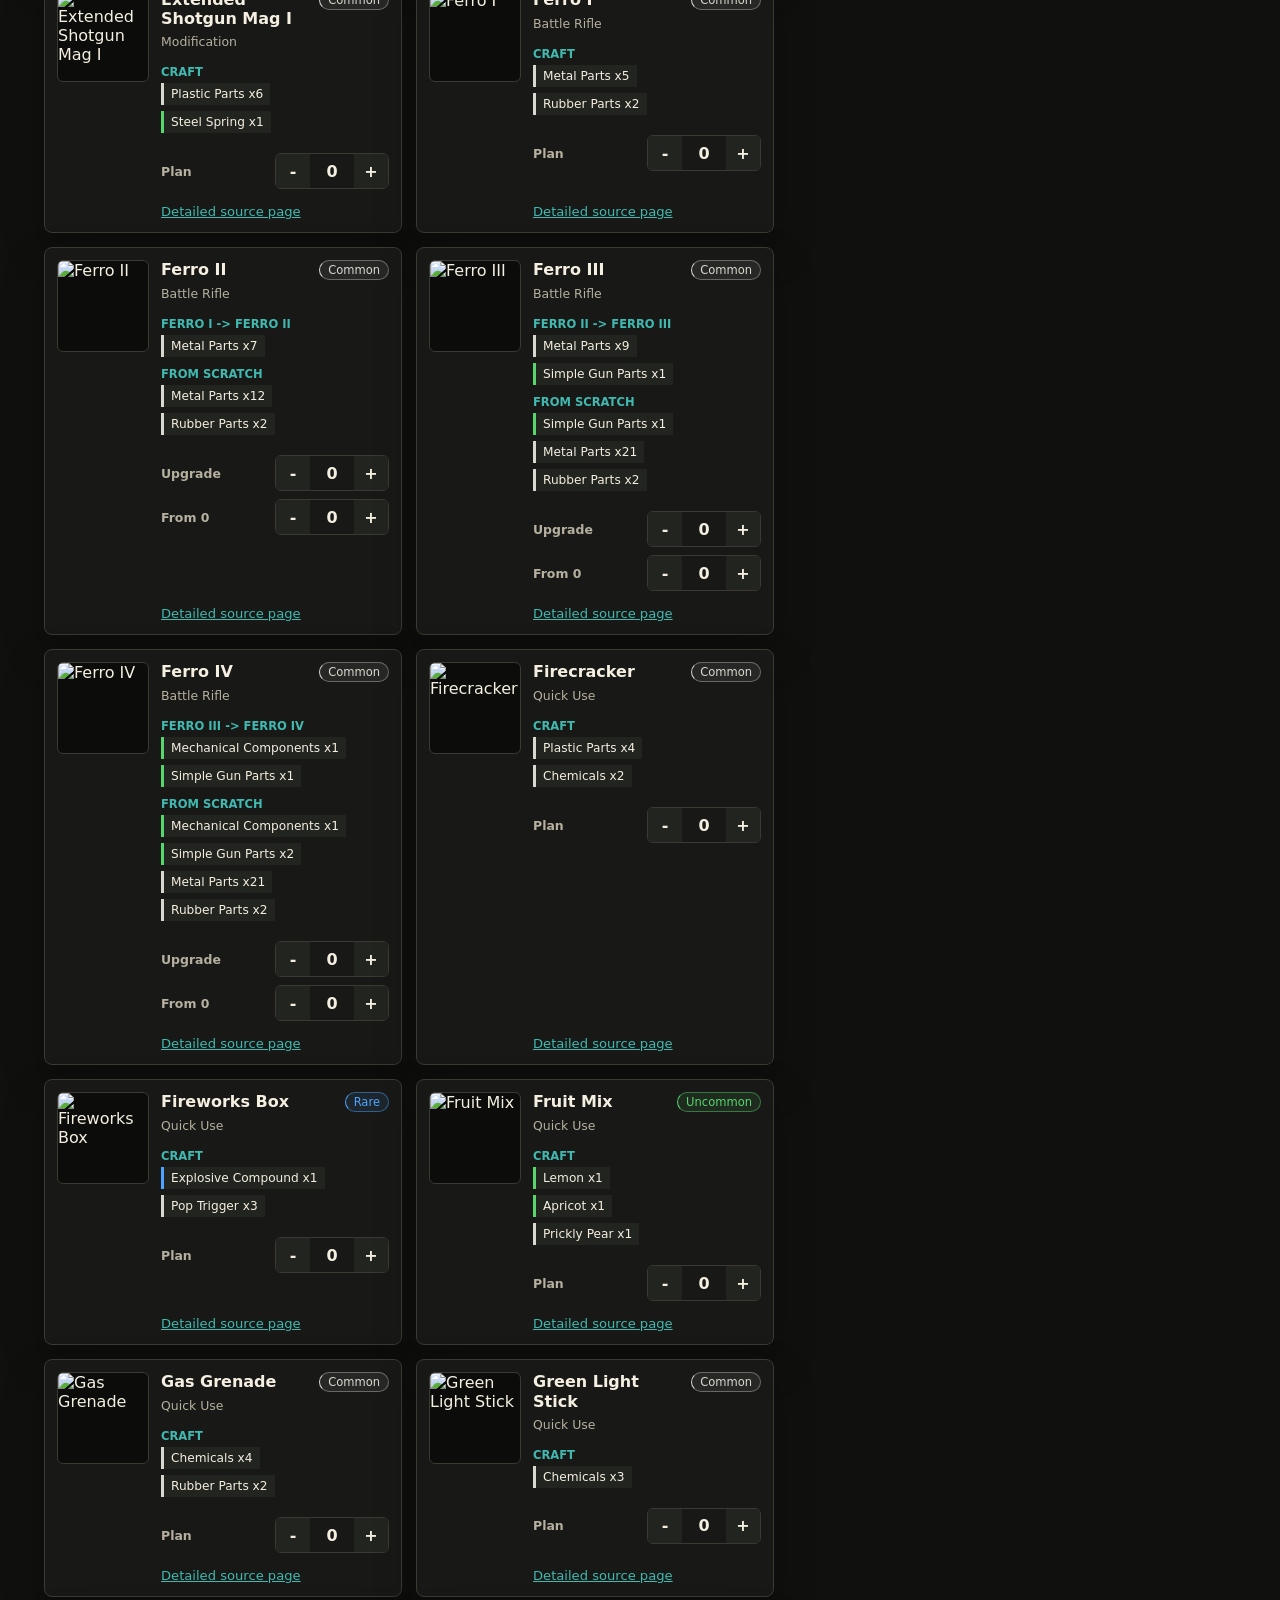
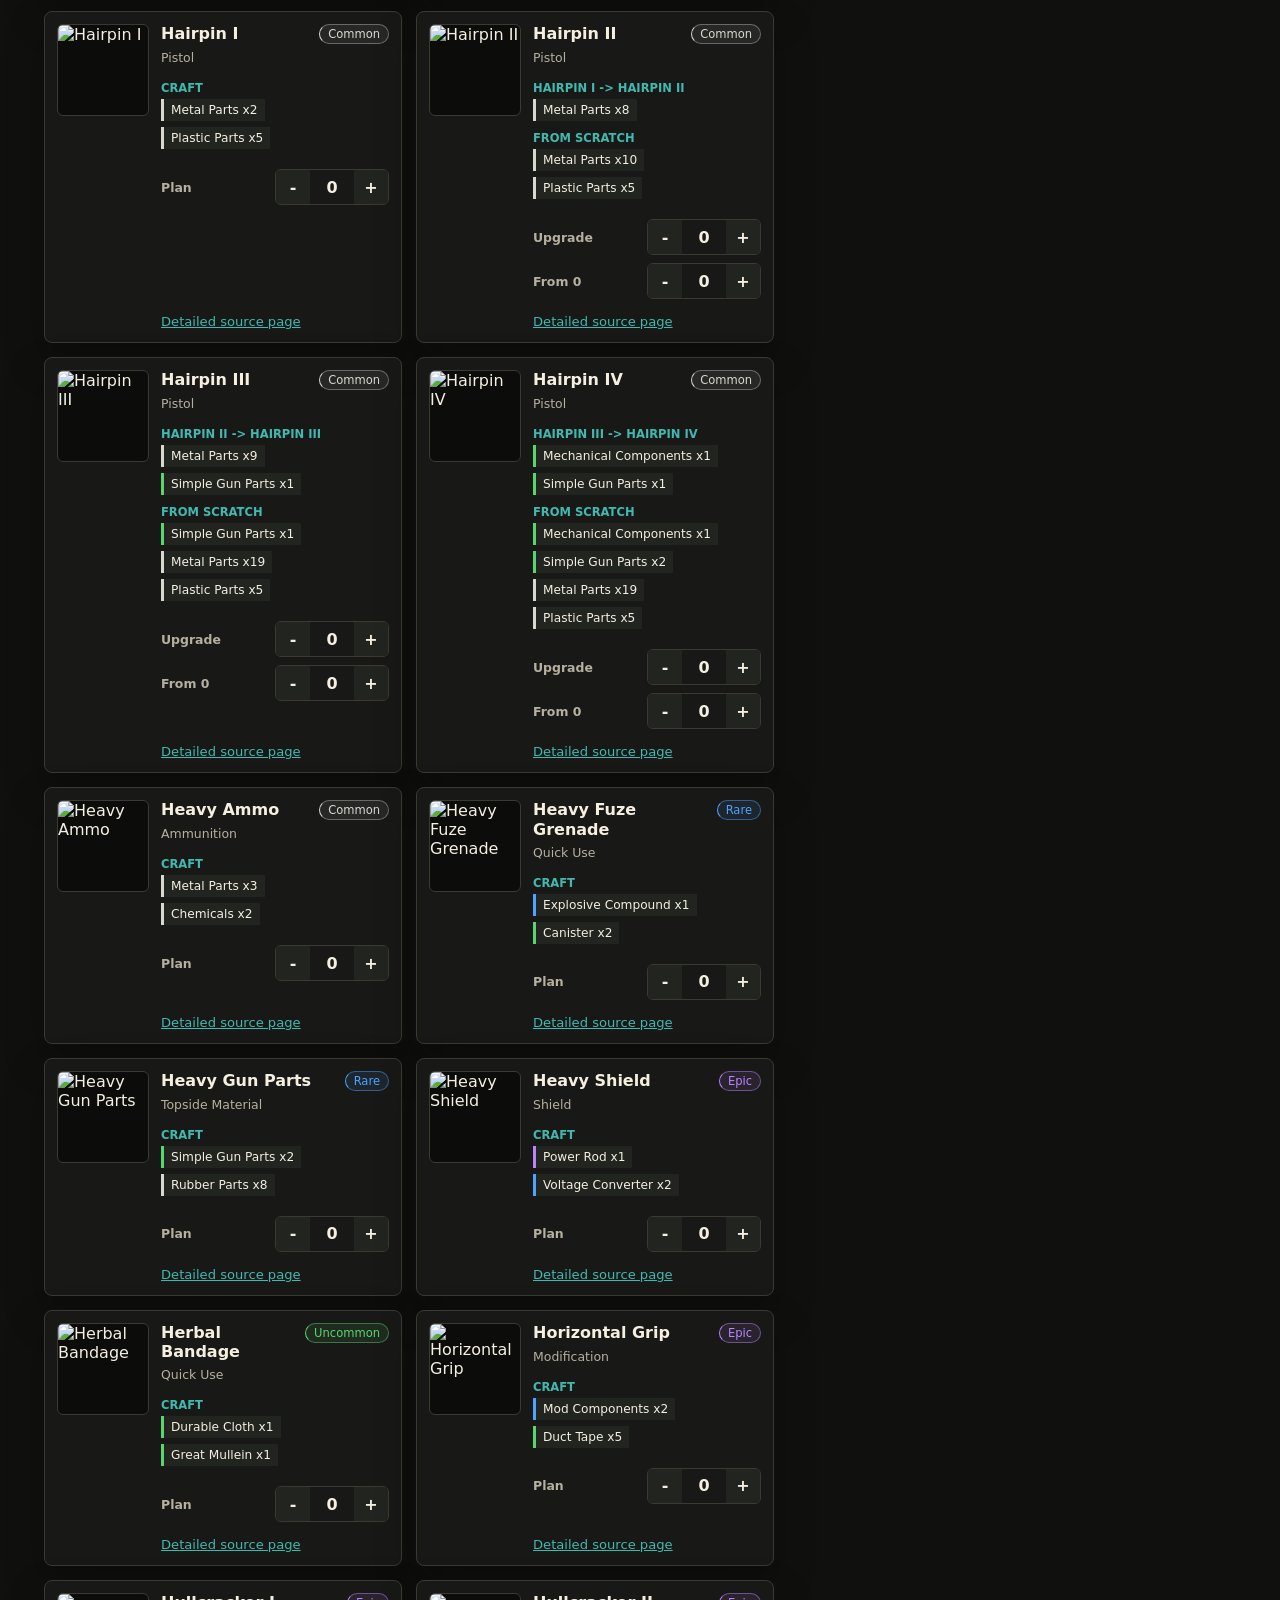
==== commit 956fa98b: "Add Canto tier upgrades" ====
--- a/index.html
+++ b/index.html
@@ -109,6 +109,6 @@
     <div id="toast" class="toast" role="status" aria-live="polite"></div>
 
     <script src="arc-data.generated.js?v=20260426-data"></script>
-    <script src="app.js?v=20260426-clean-intel"></script>
+    <script src="app.js?v=20260426-canto-tiers"></script>
   </body>
 </html>
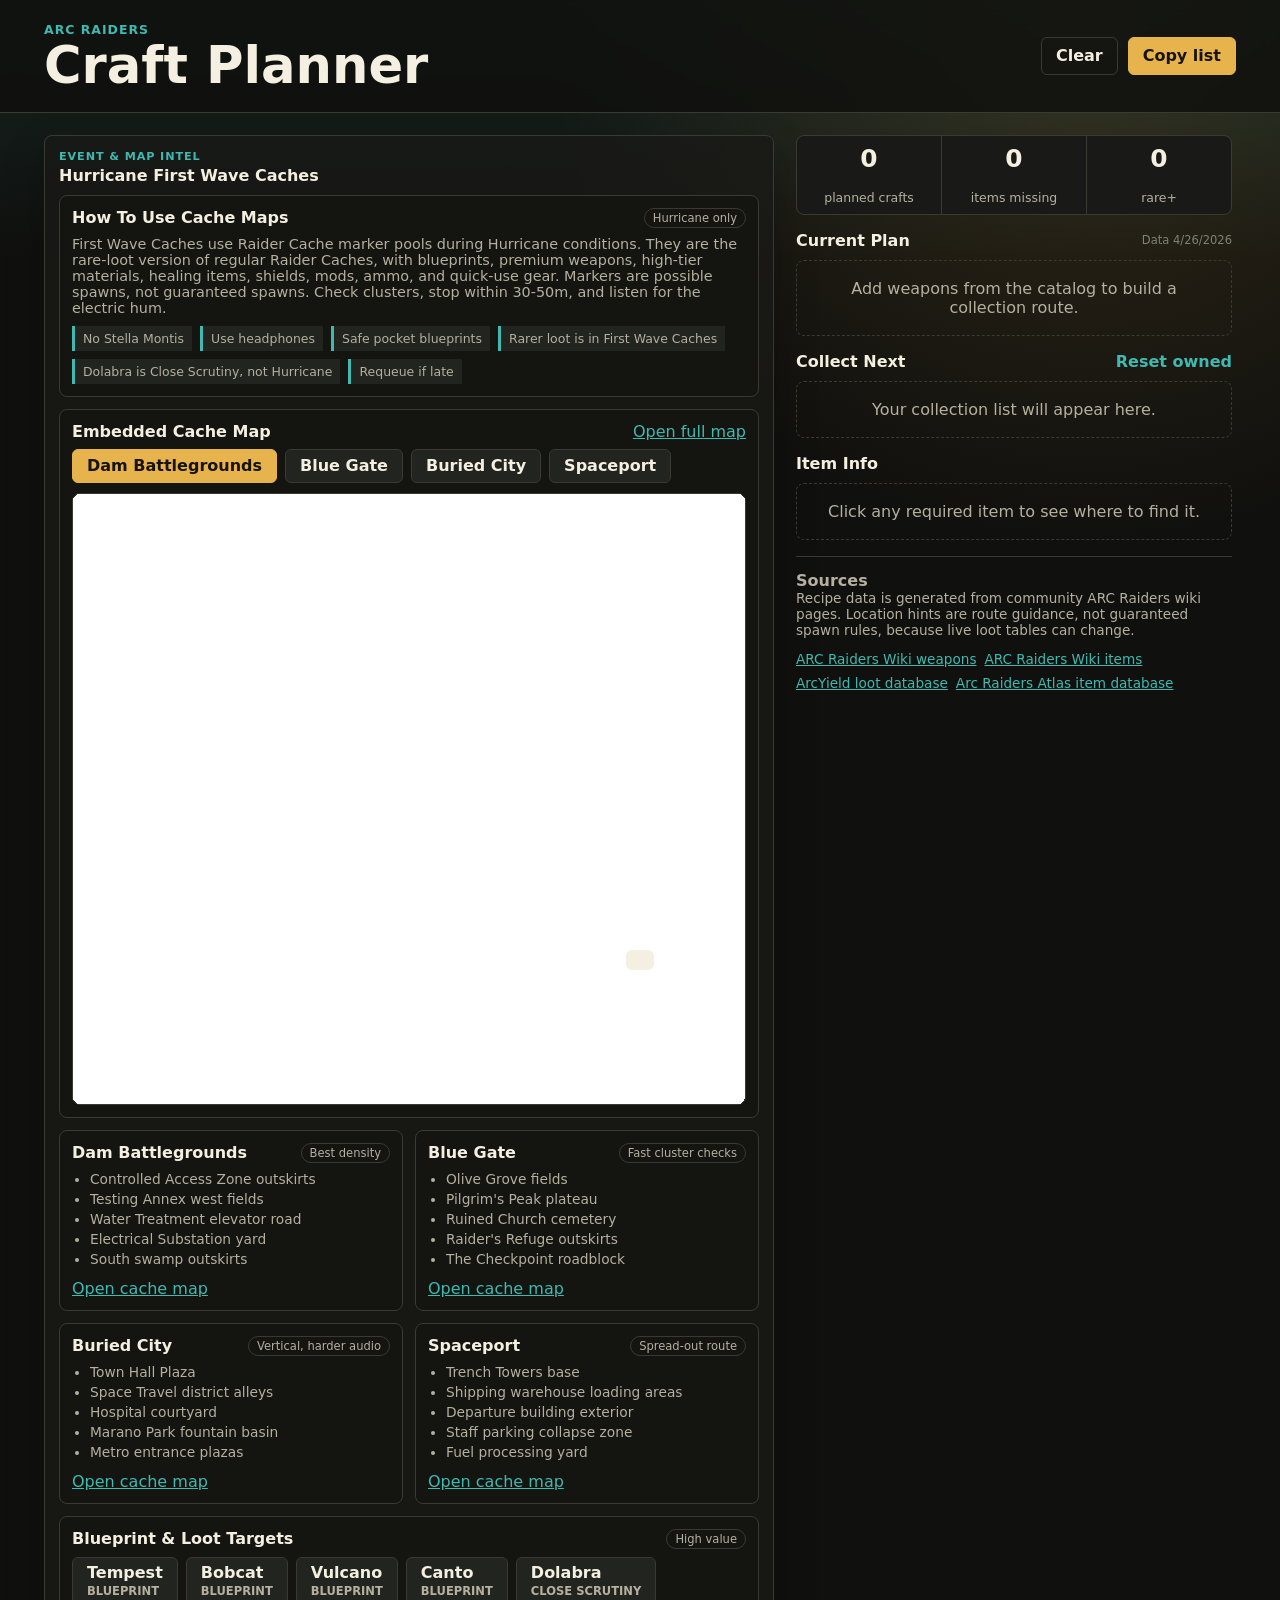
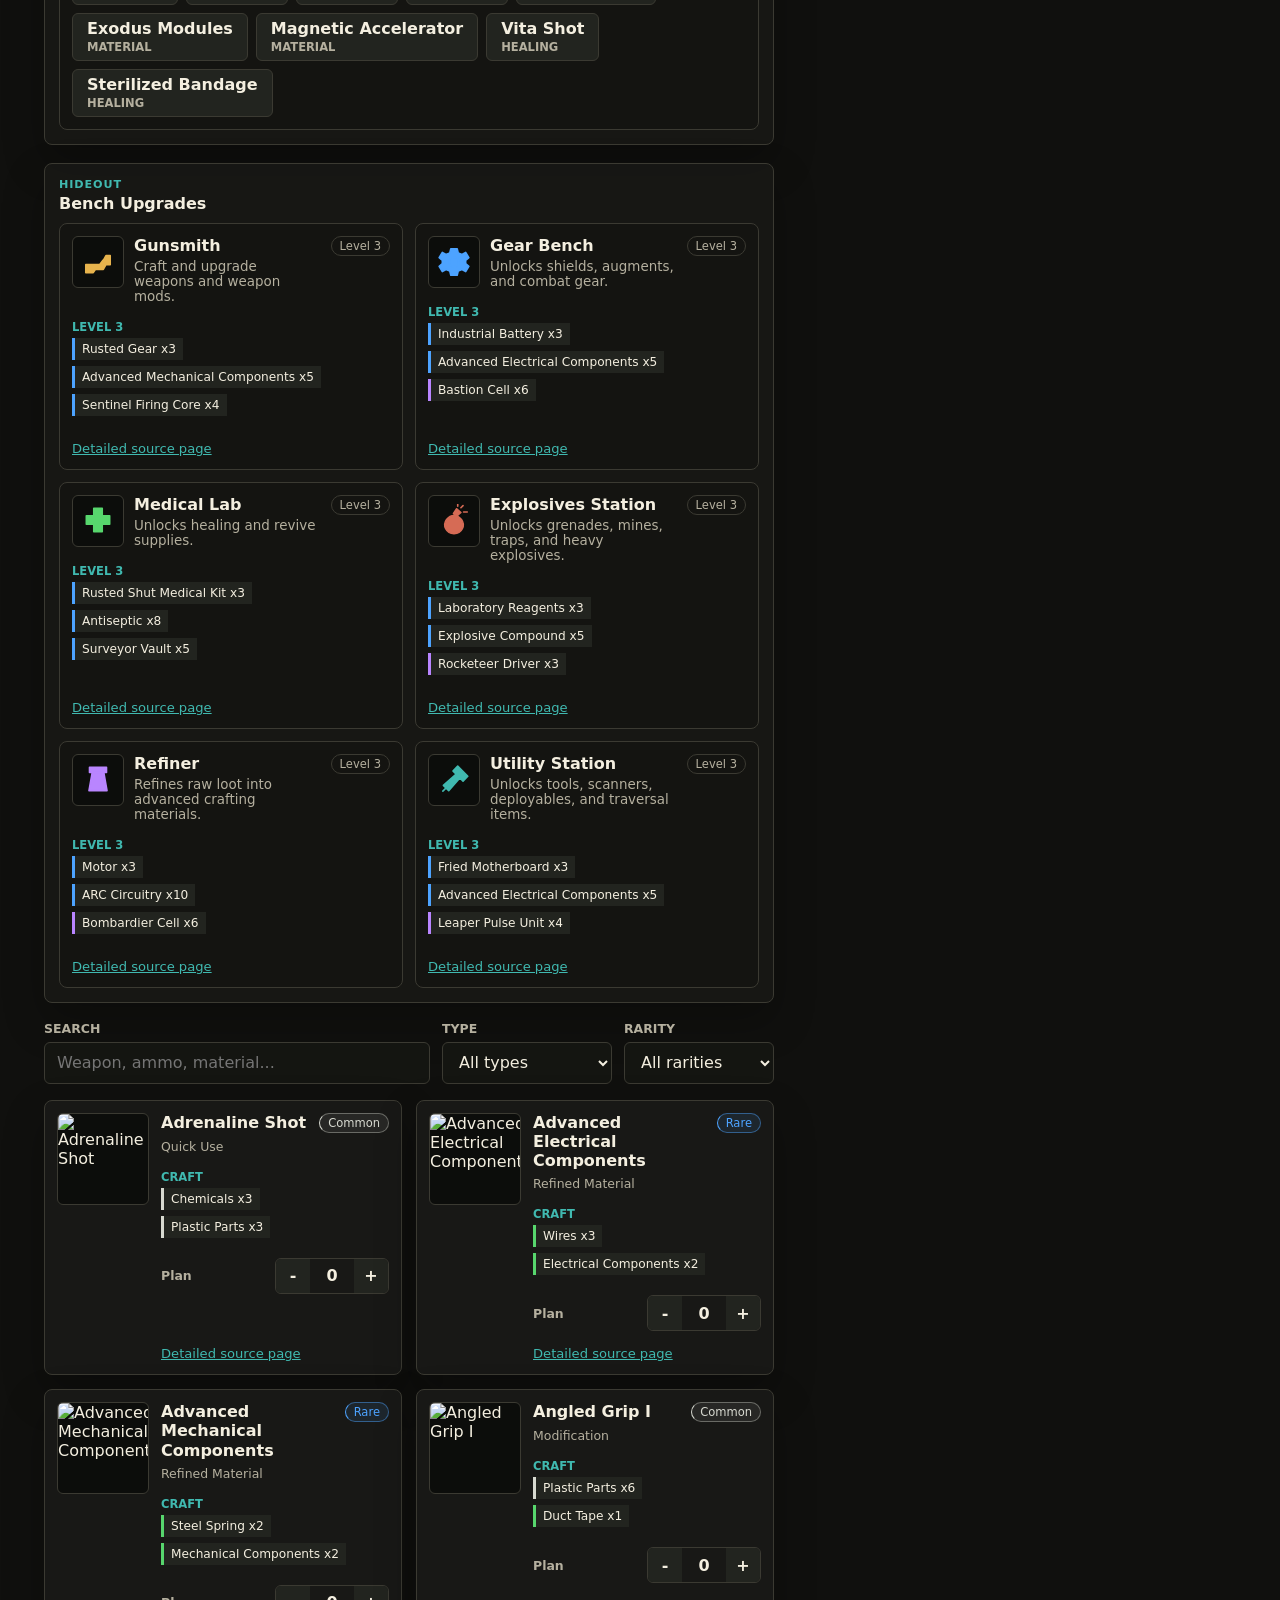
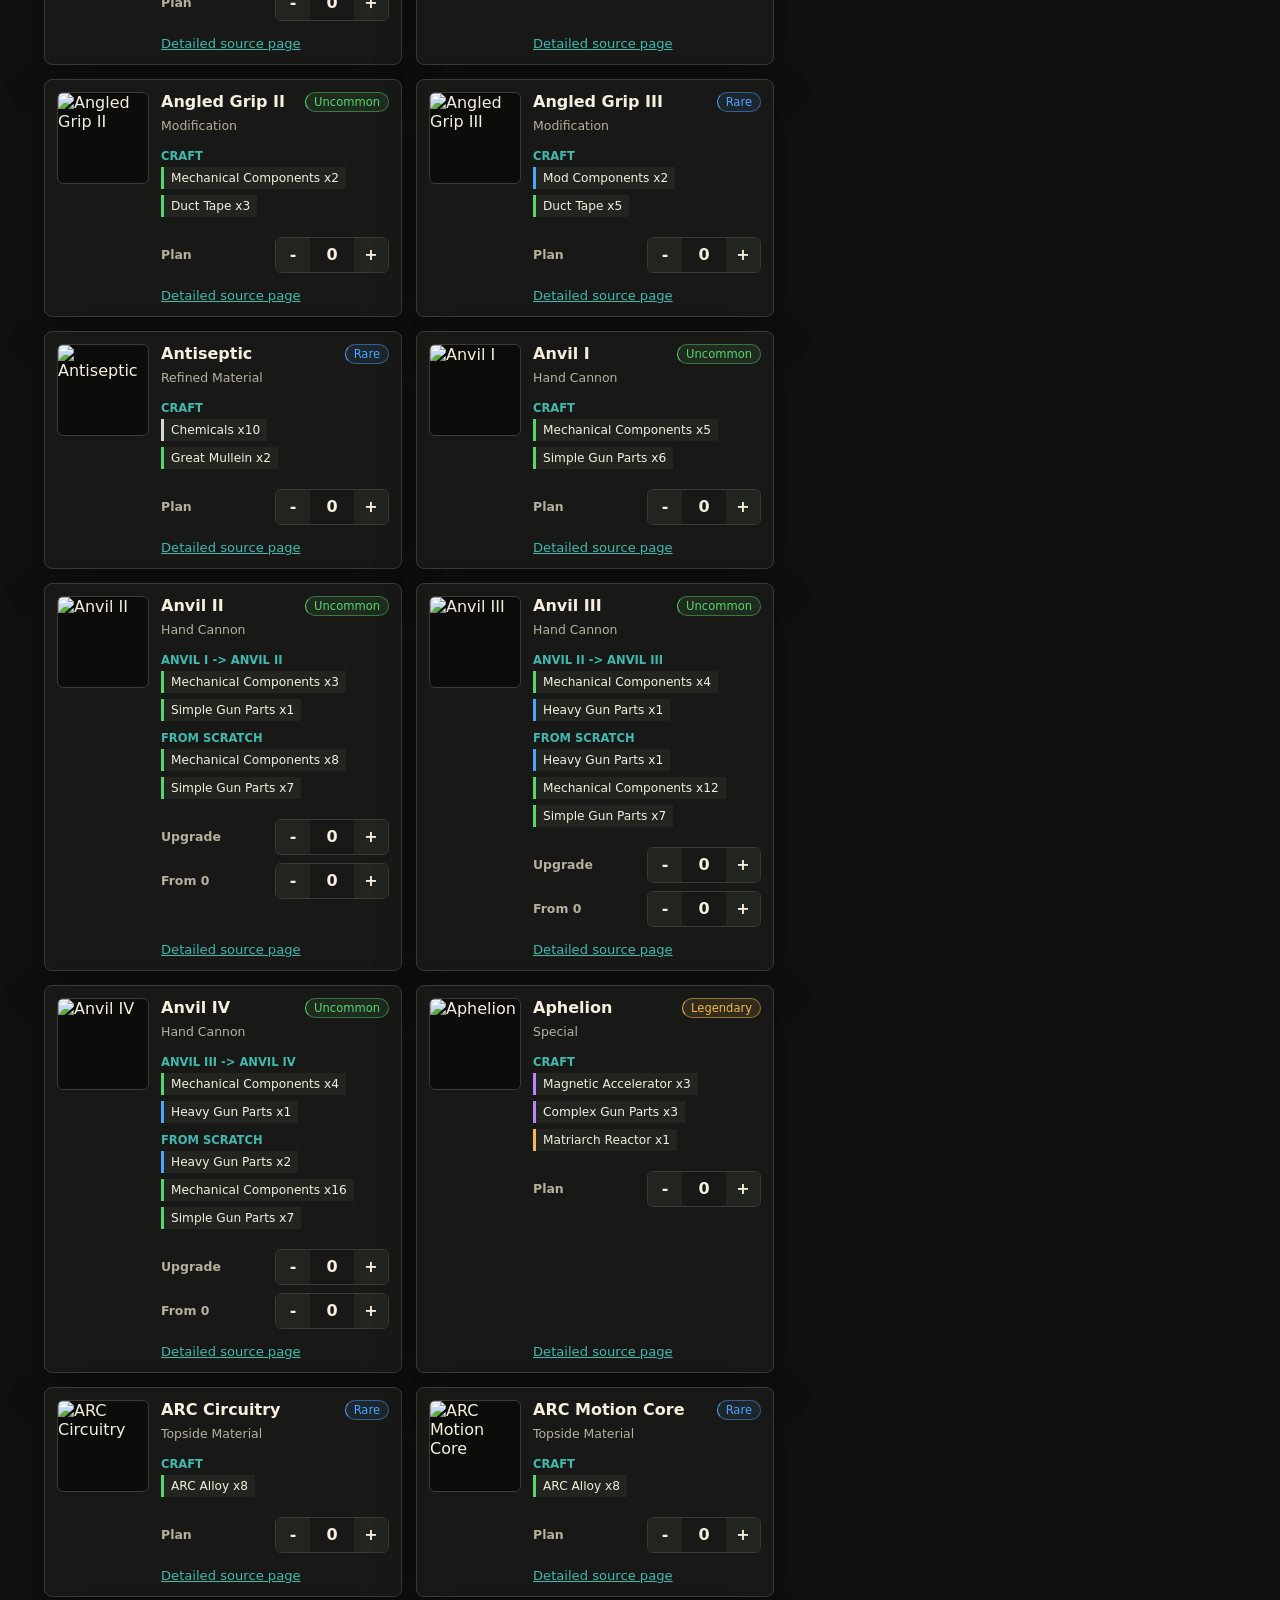
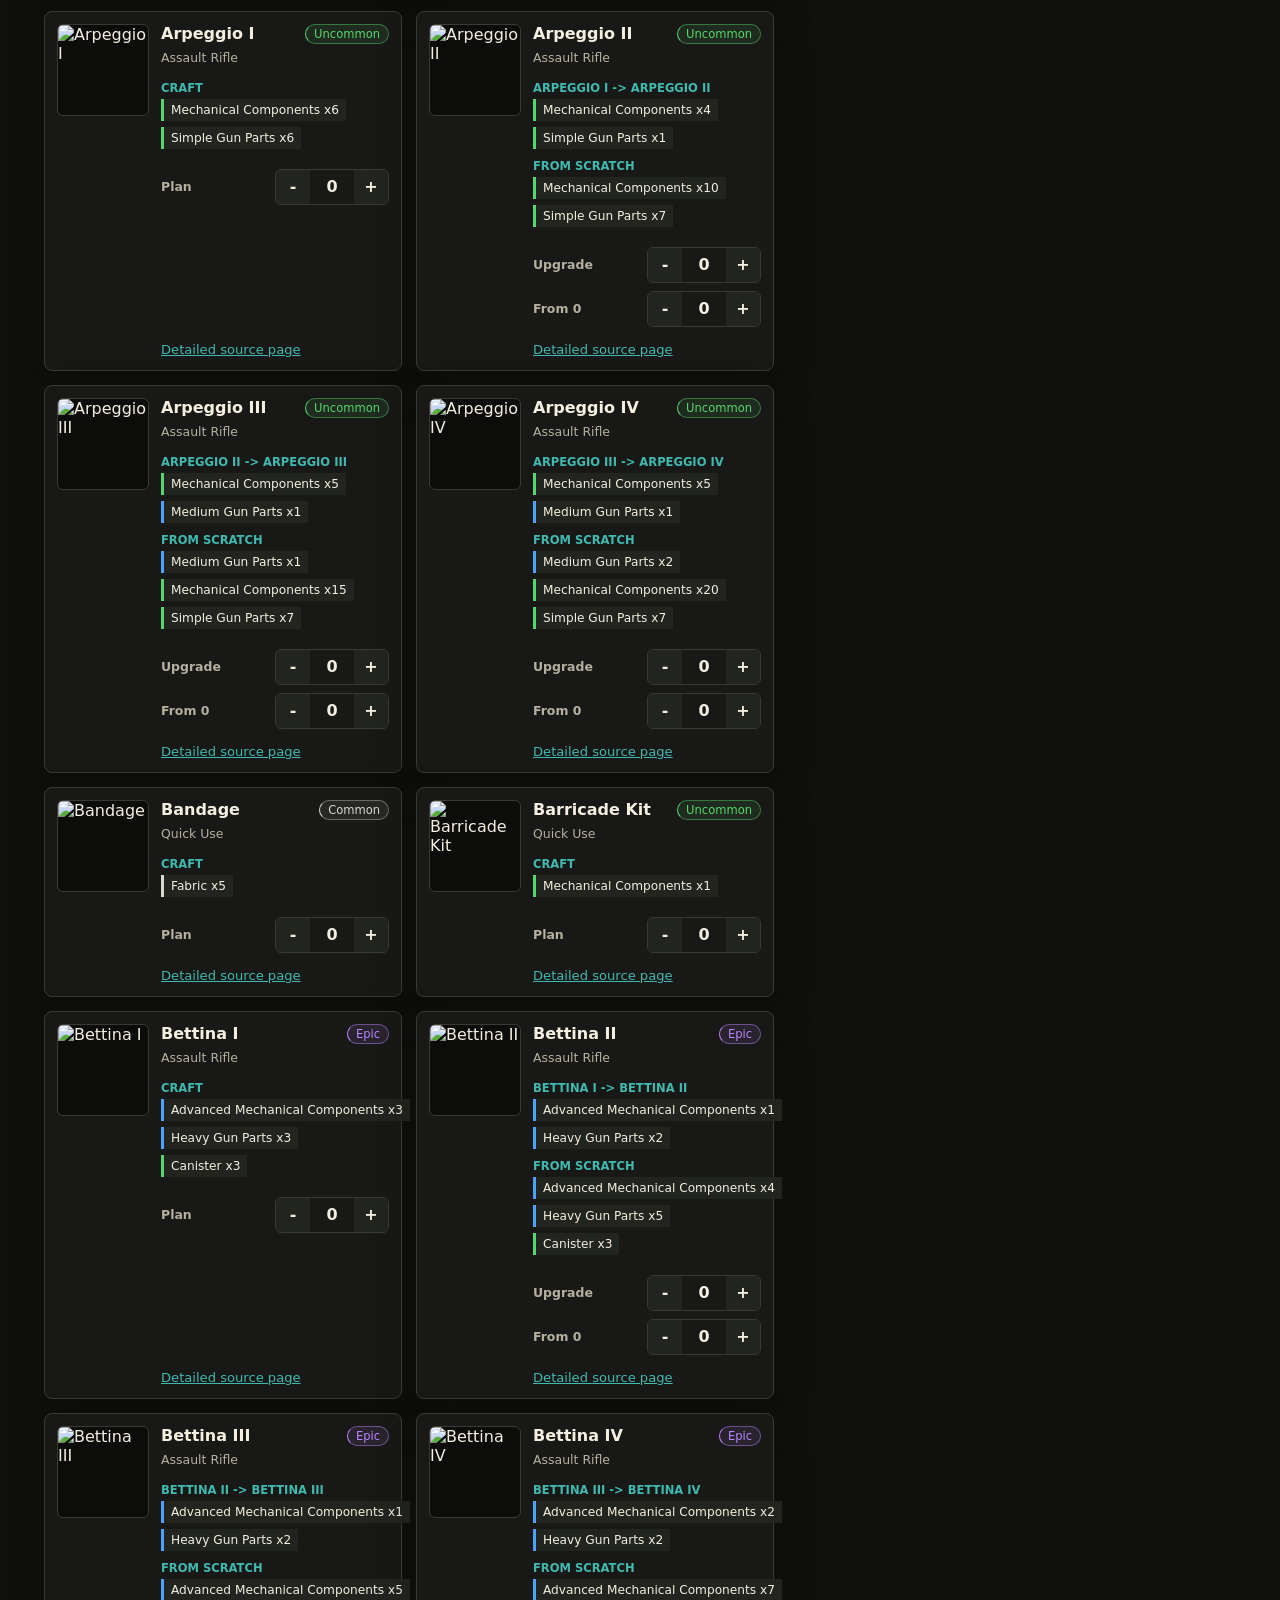
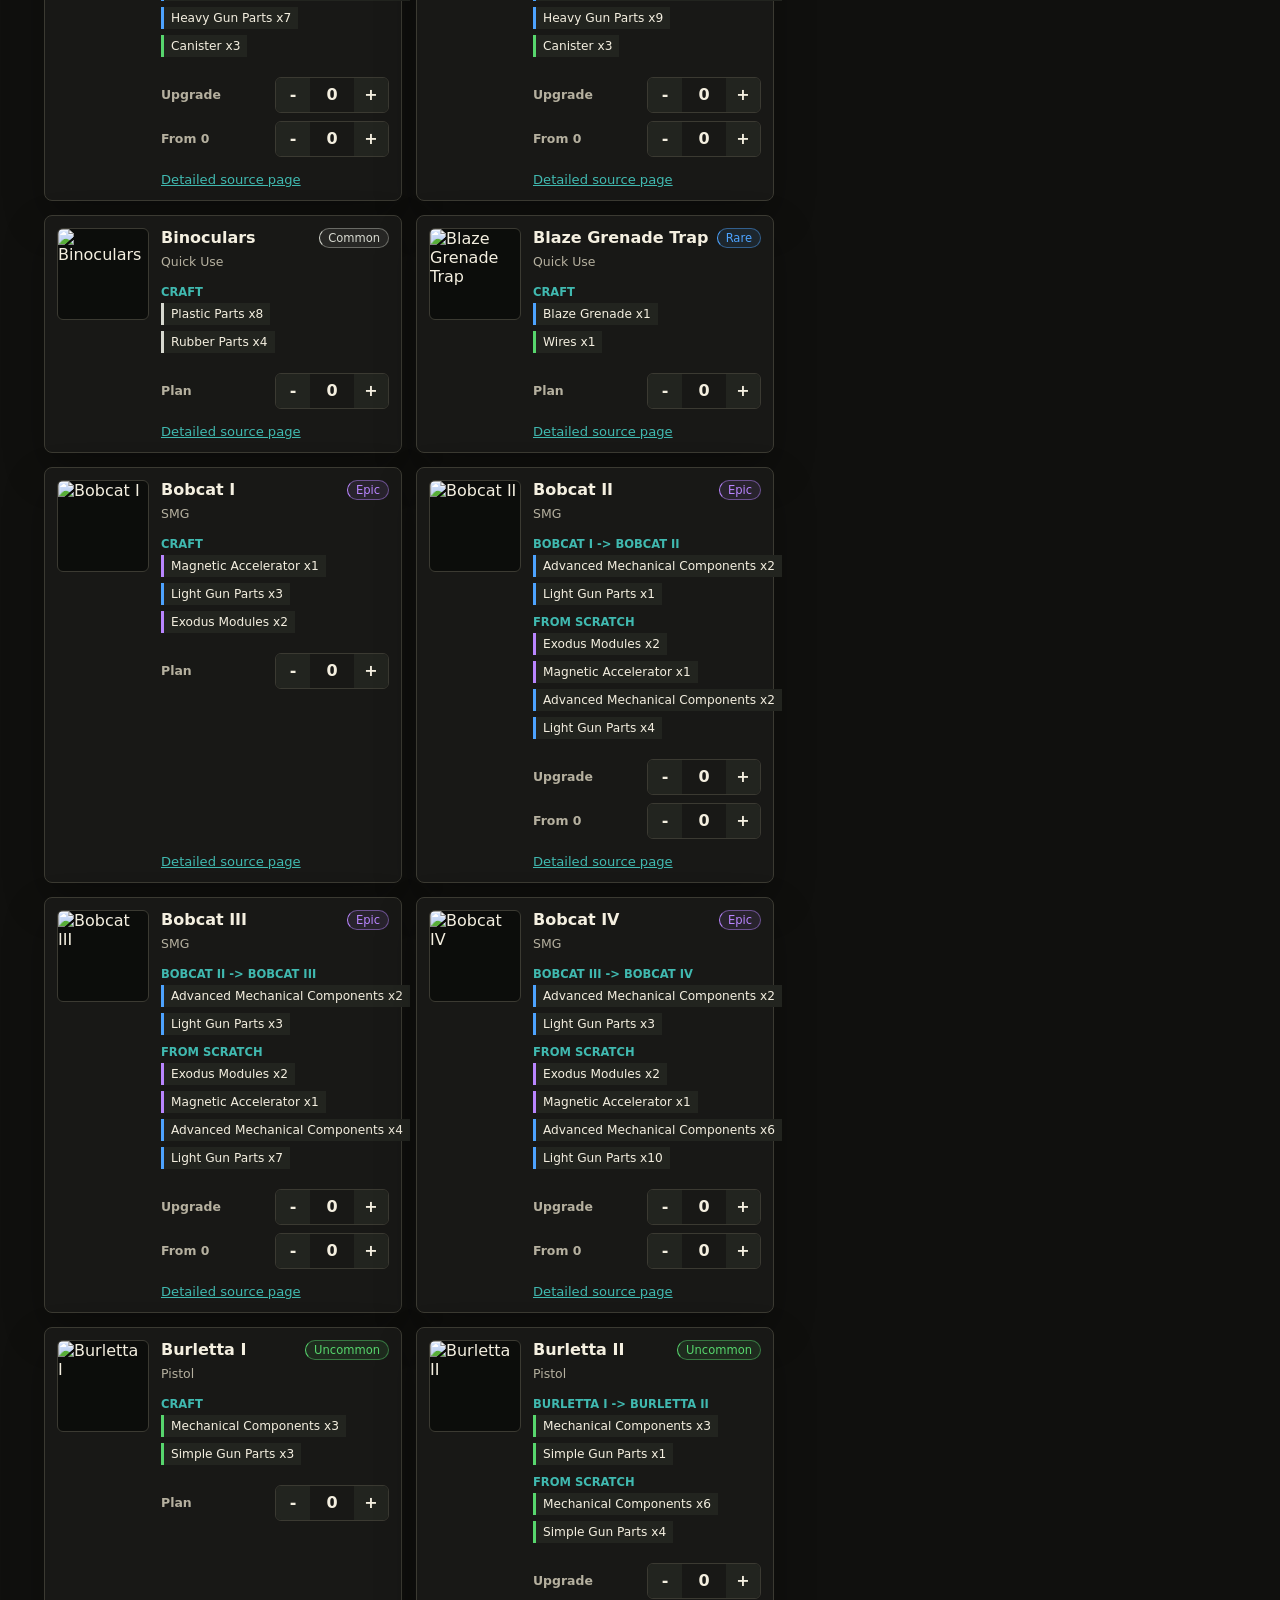
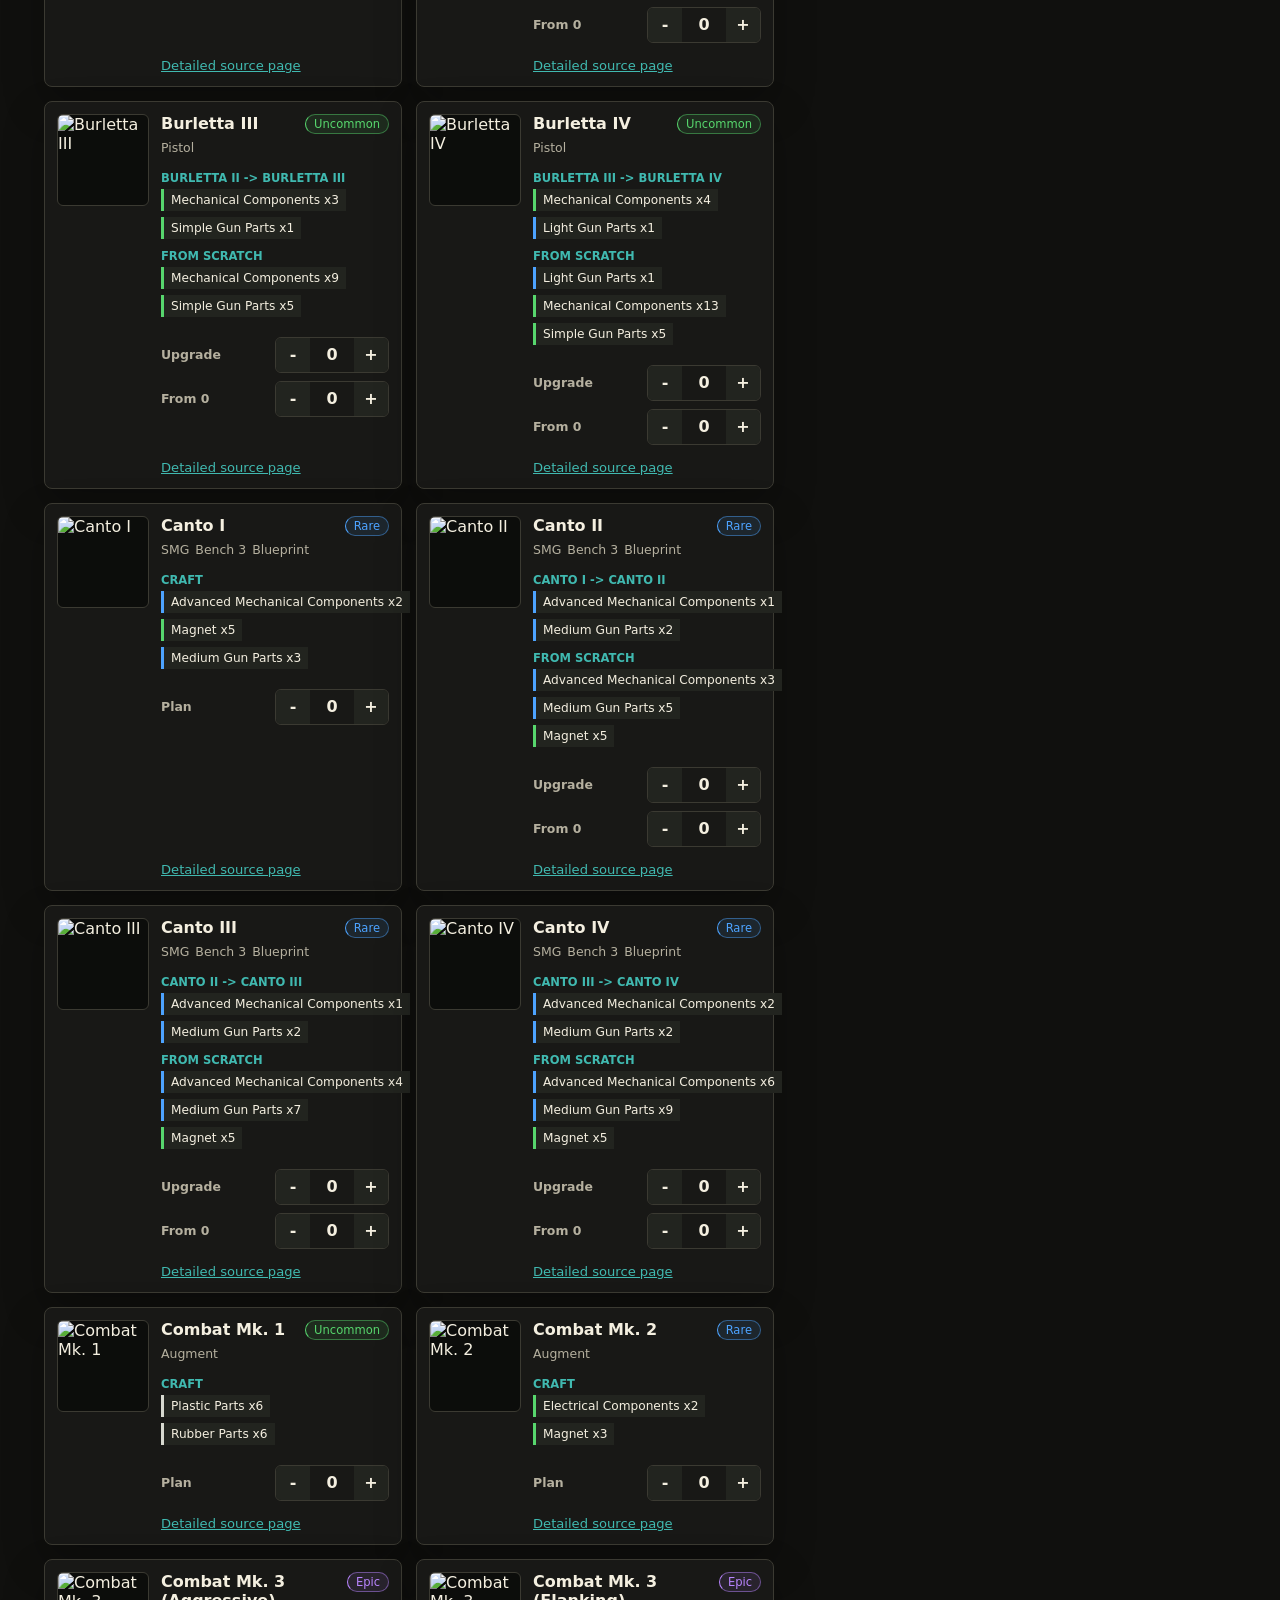
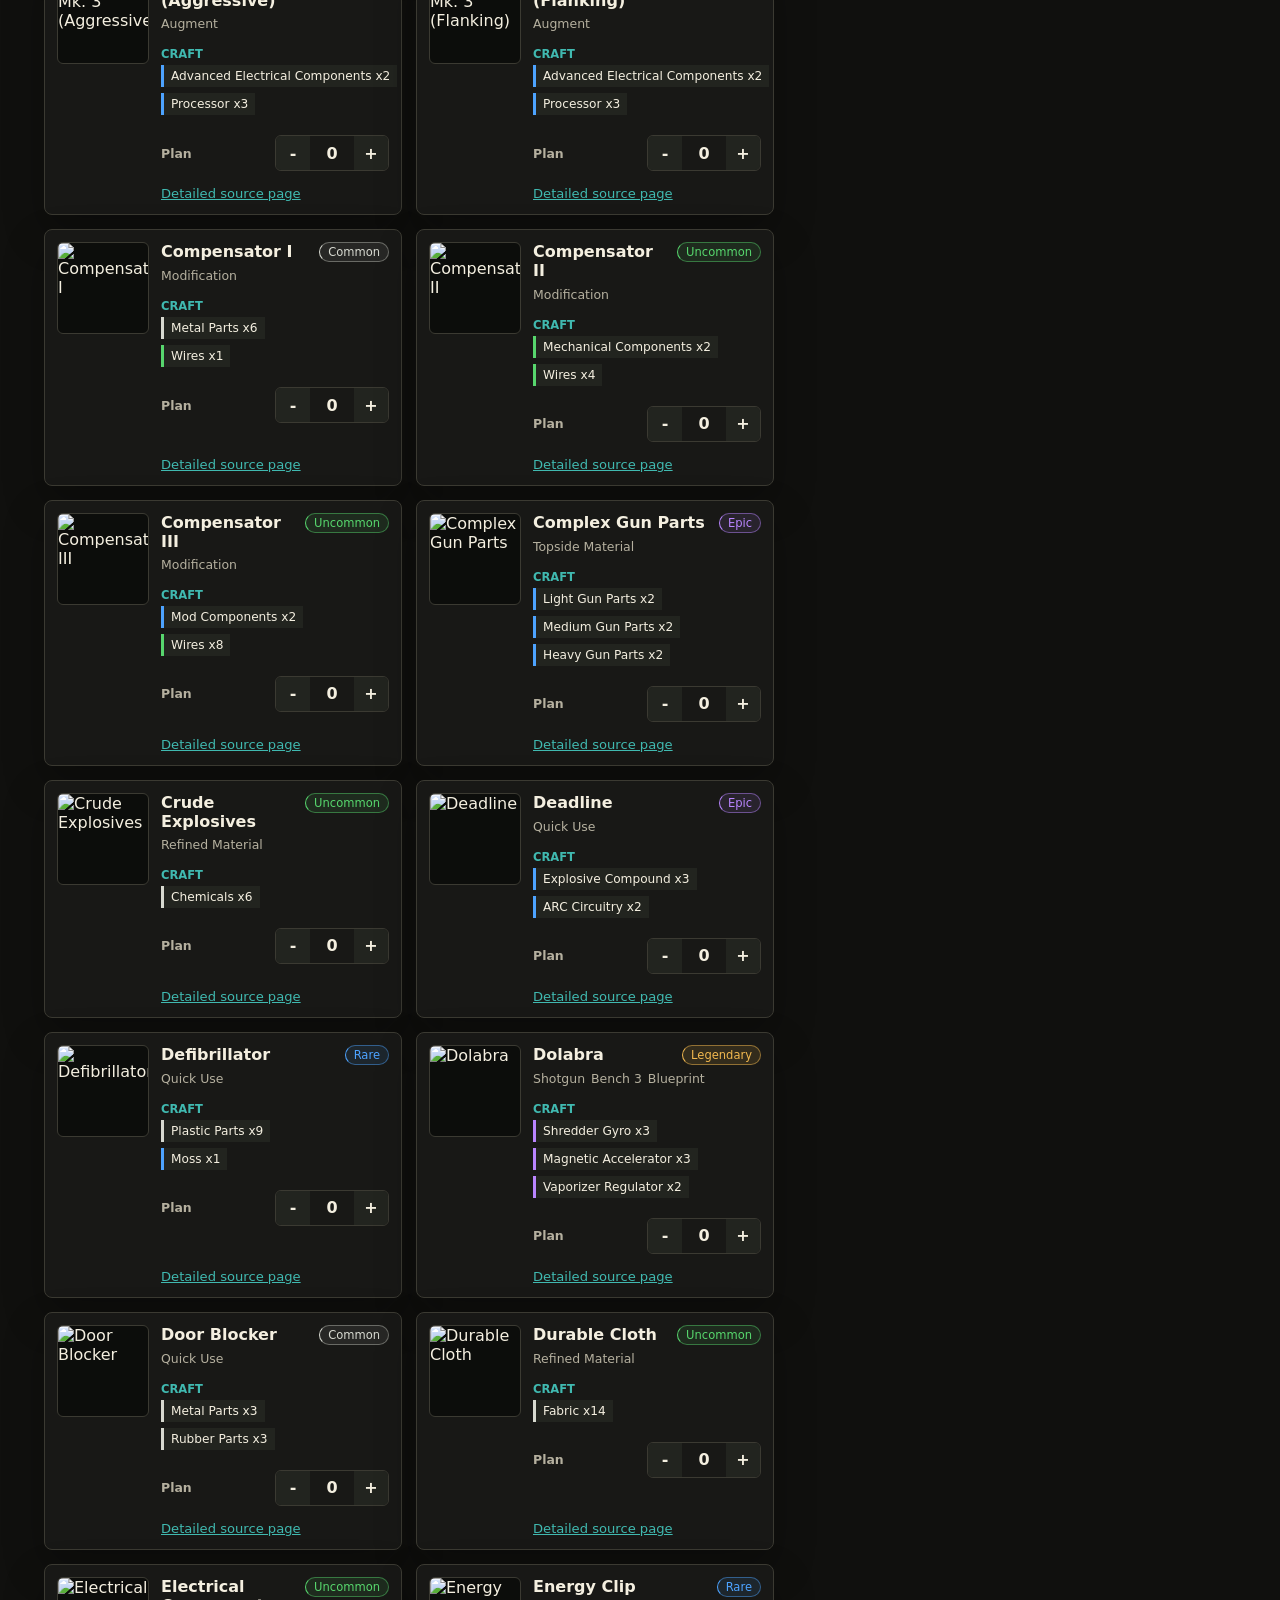
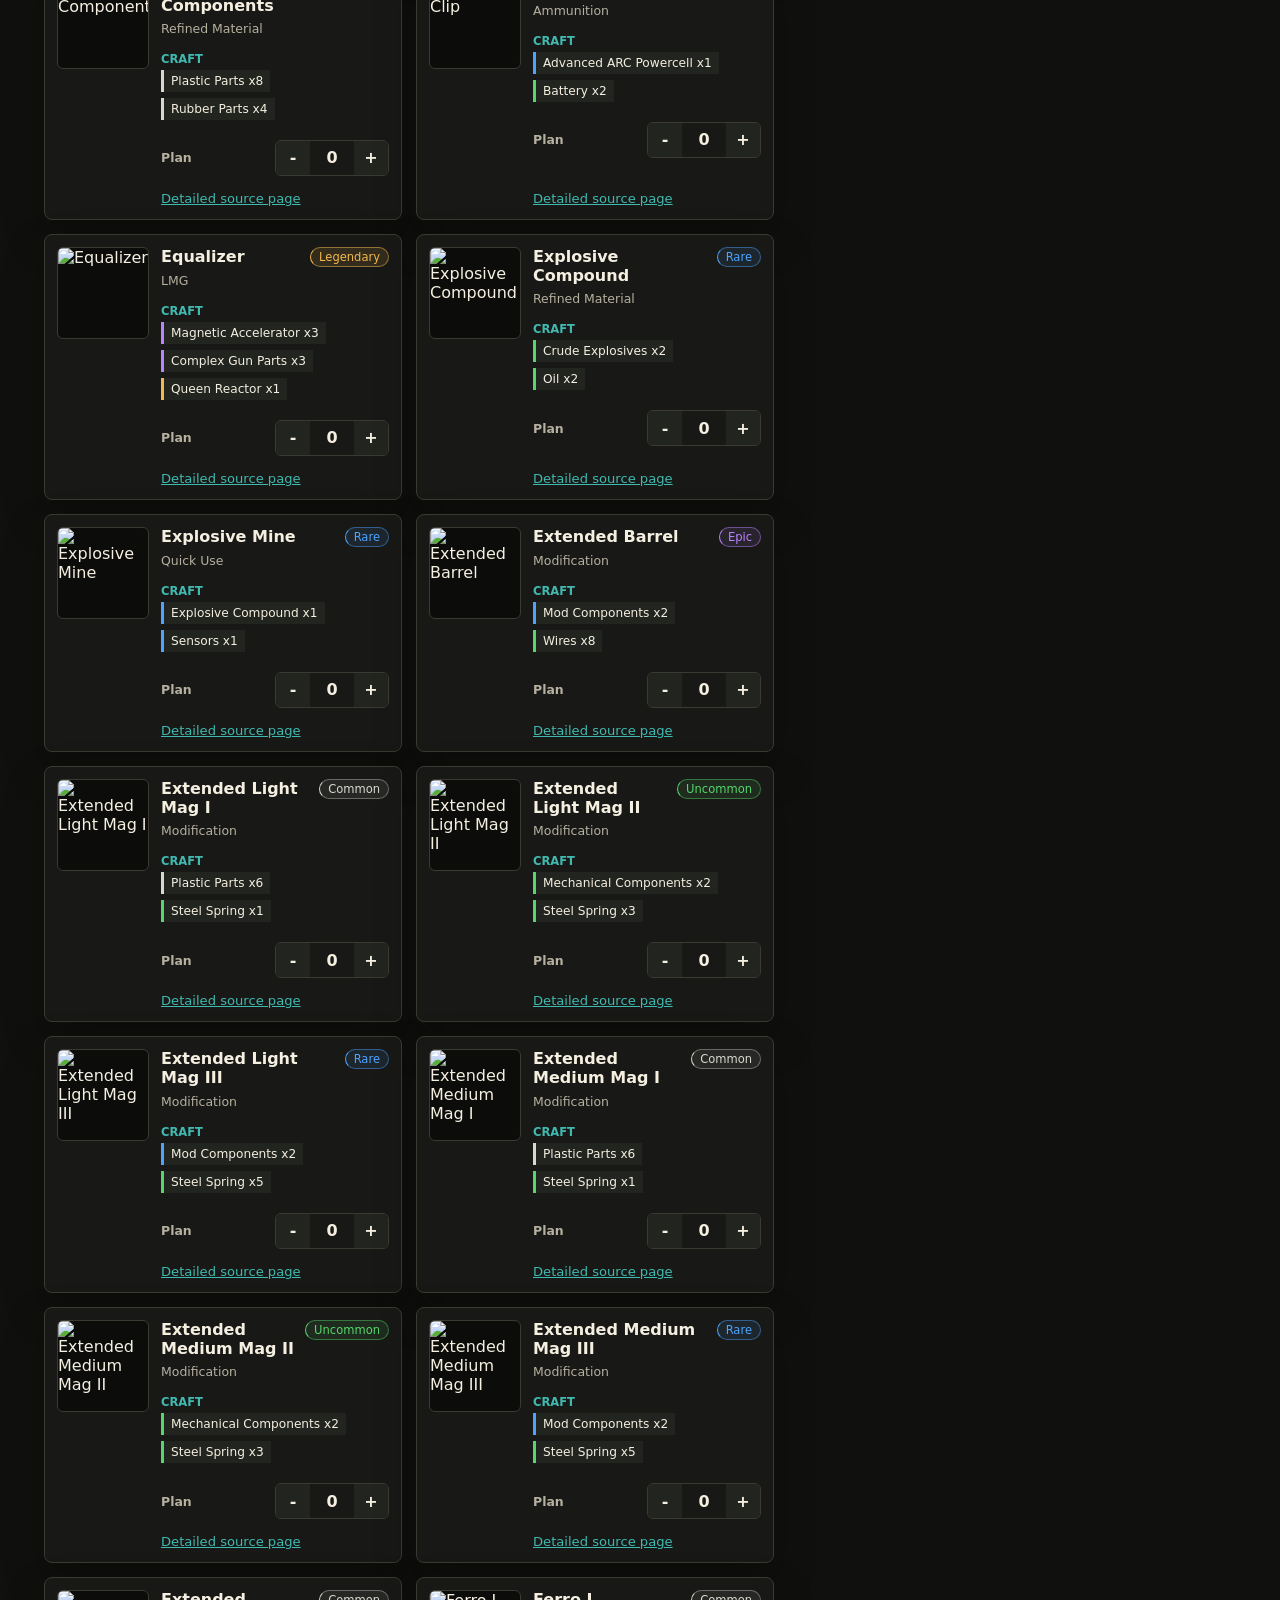
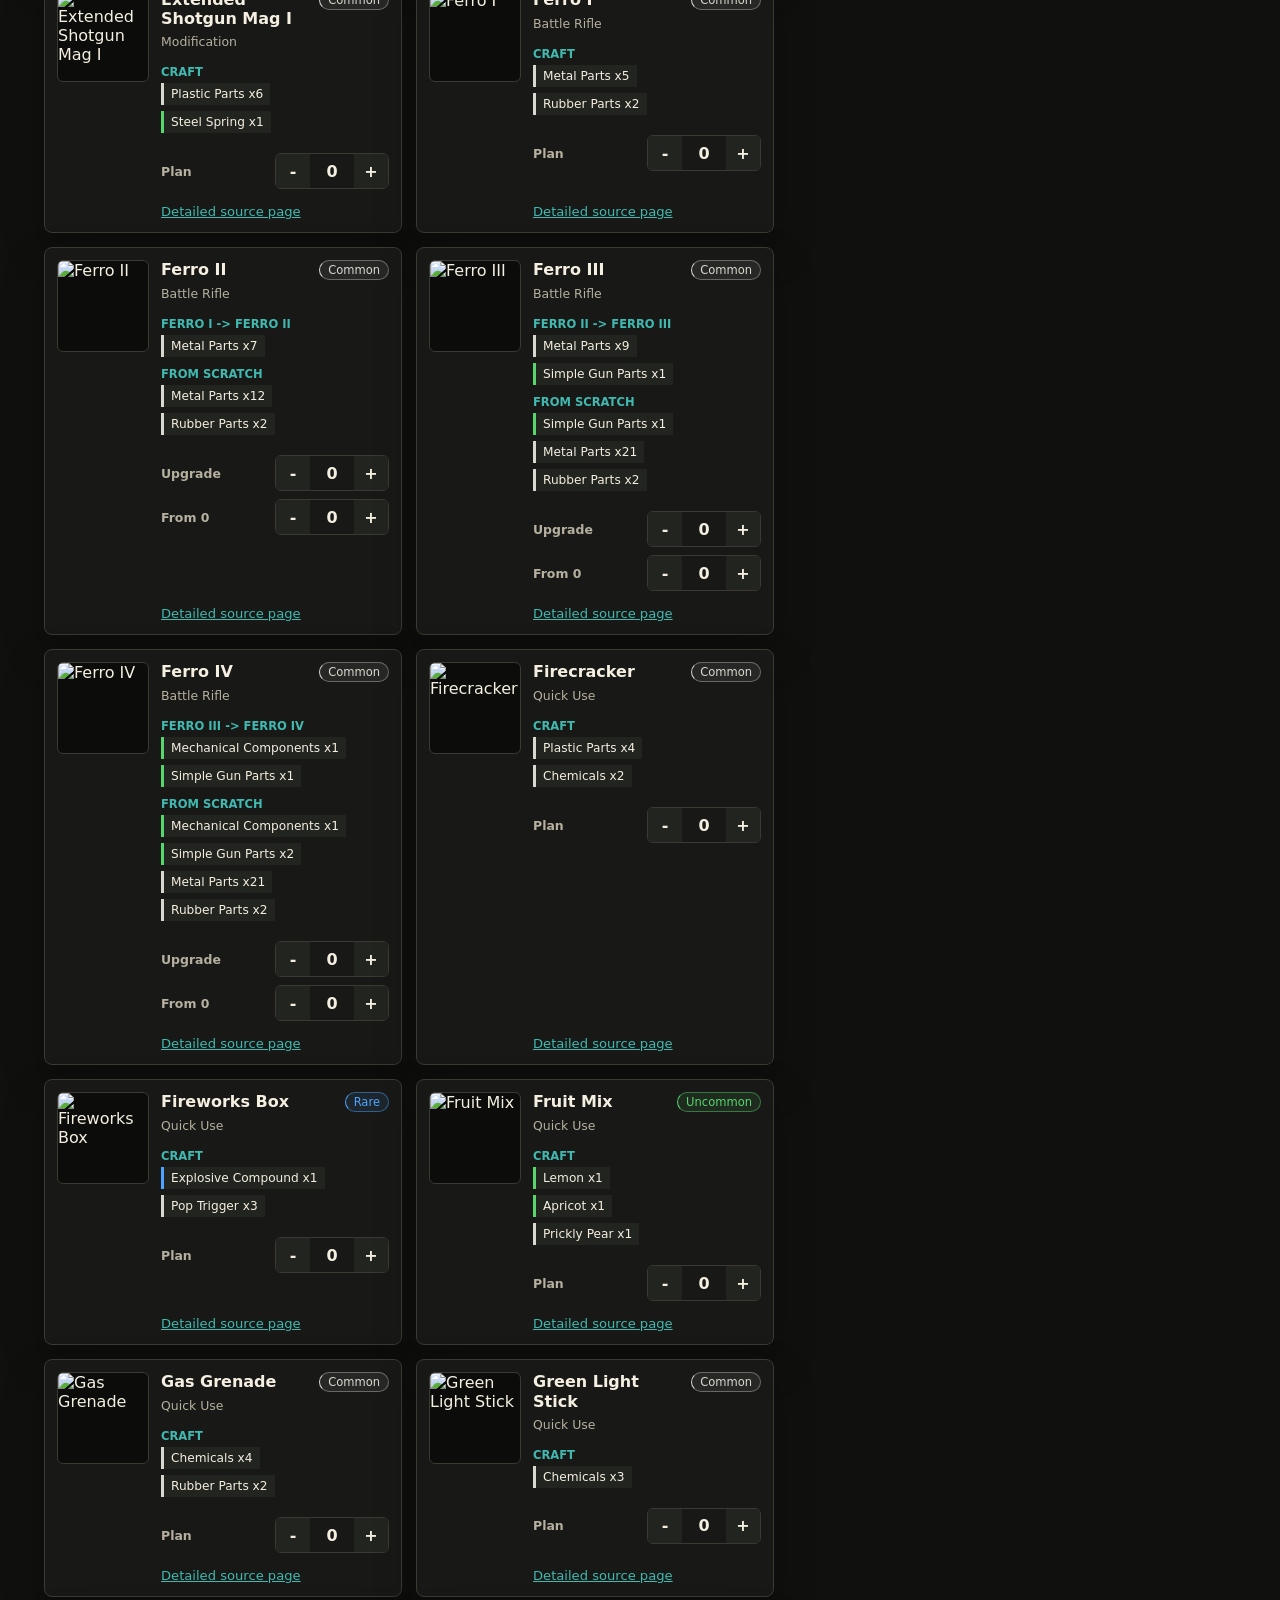
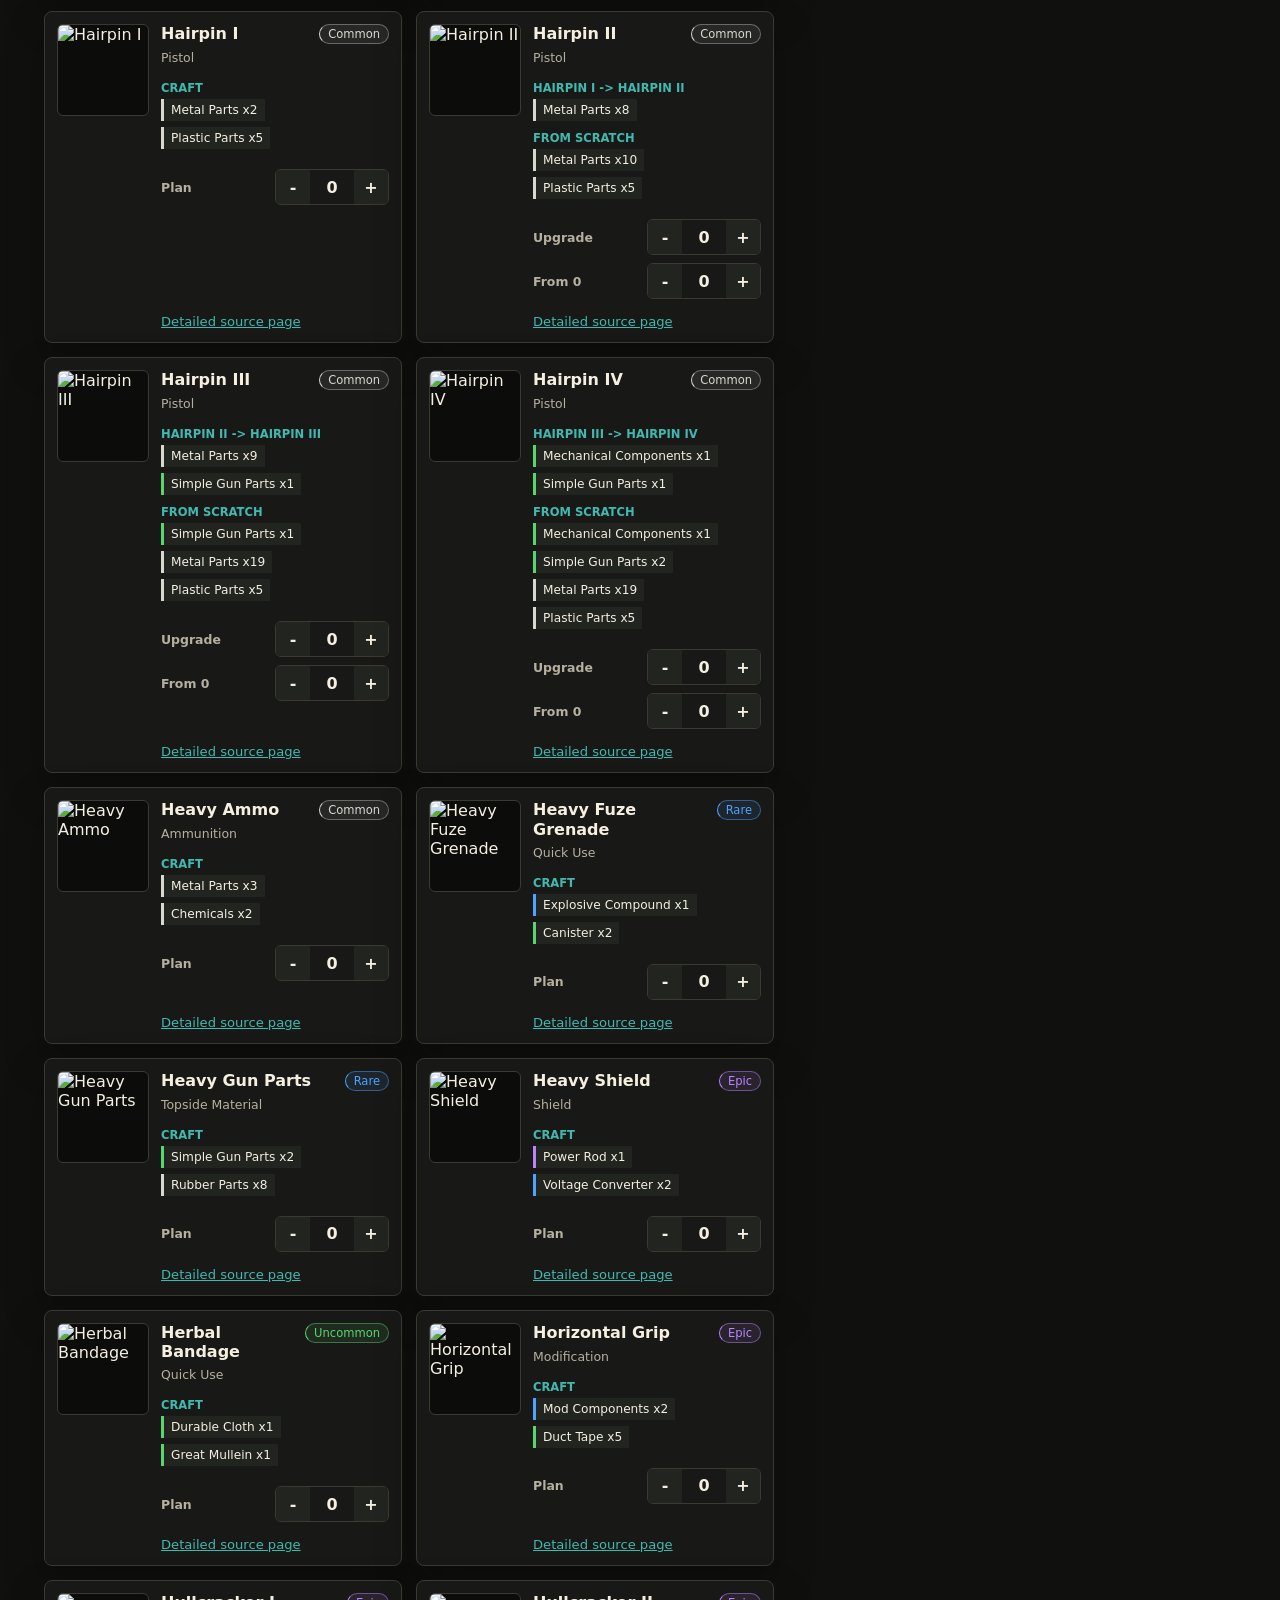
==== commit dacacc7b: "Correct Canto rarity" ====
--- a/index.html
+++ b/index.html
@@ -109,6 +109,6 @@
     <div id="toast" class="toast" role="status" aria-live="polite"></div>
 
     <script src="arc-data.generated.js?v=20260426-data"></script>
-    <script src="app.js?v=20260426-canto-tiers"></script>
+    <script src="app.js?v=20260426-canto-rare"></script>
   </body>
 </html>
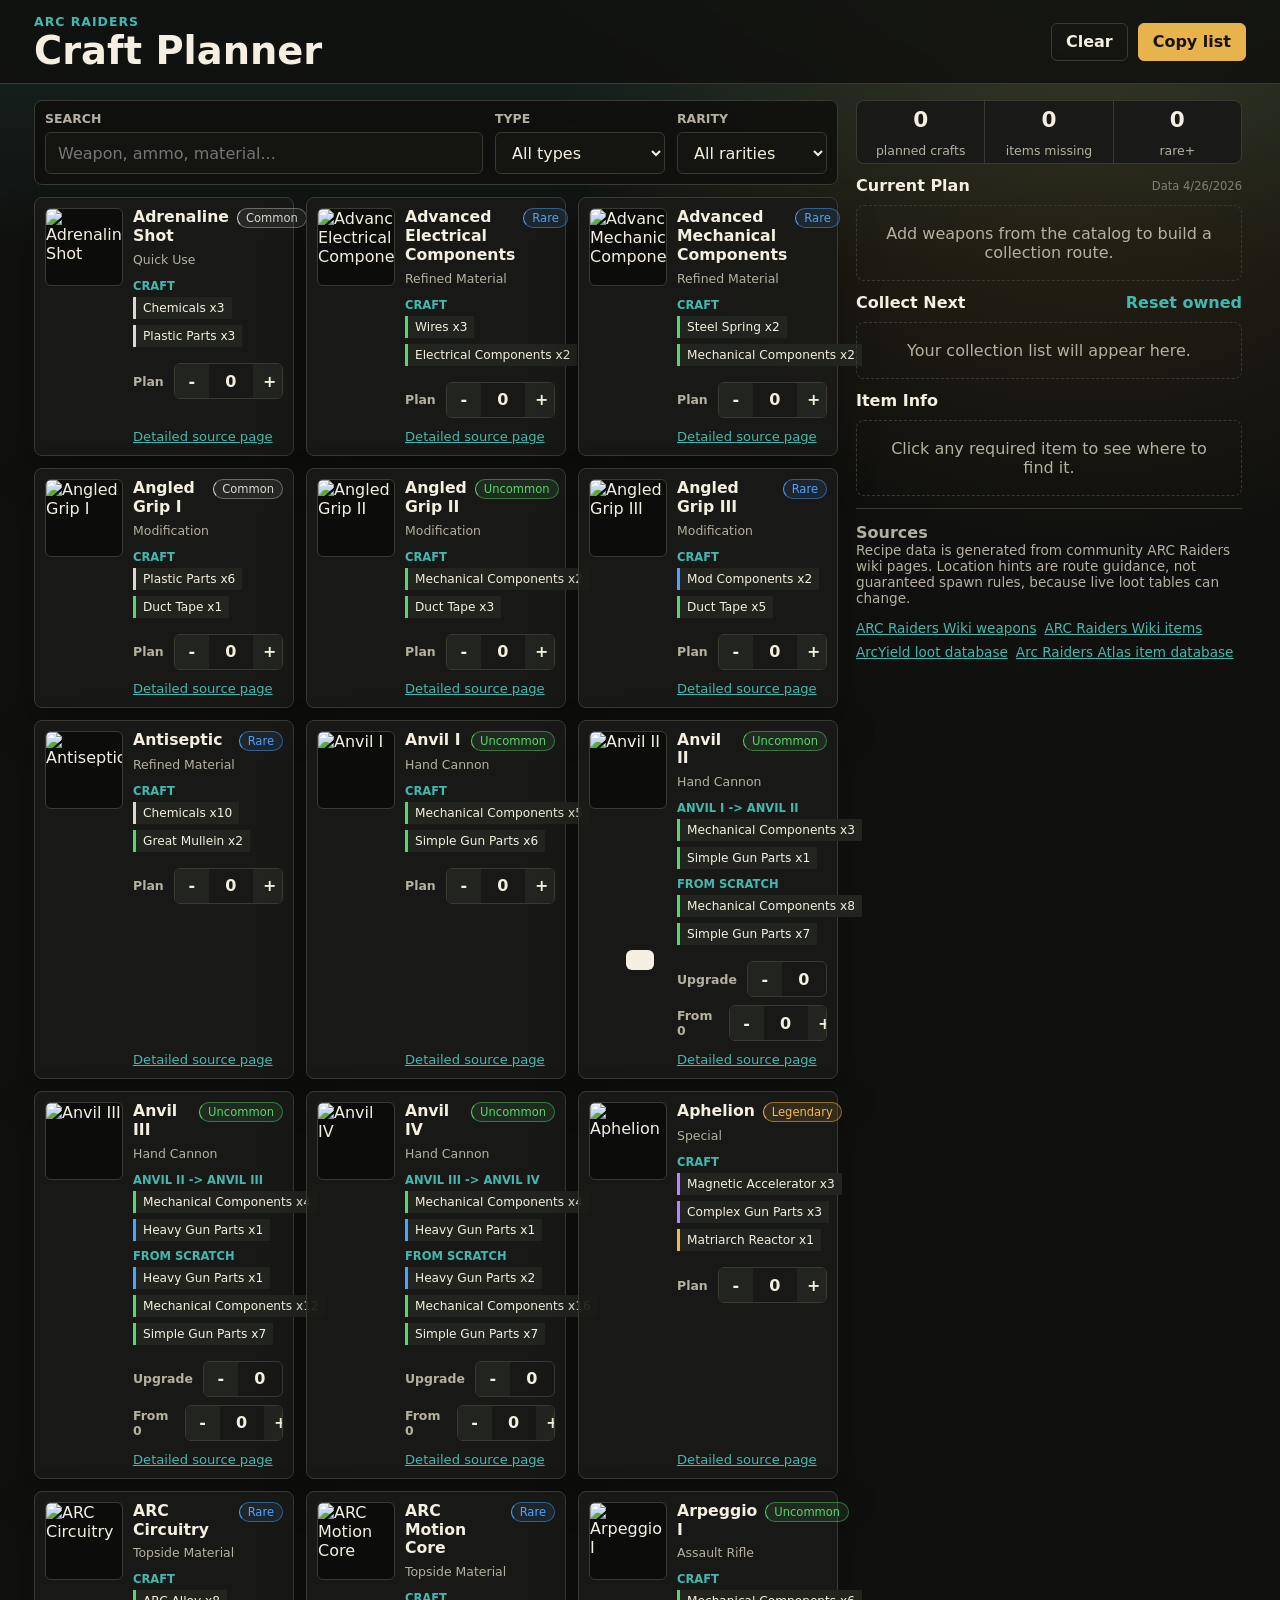
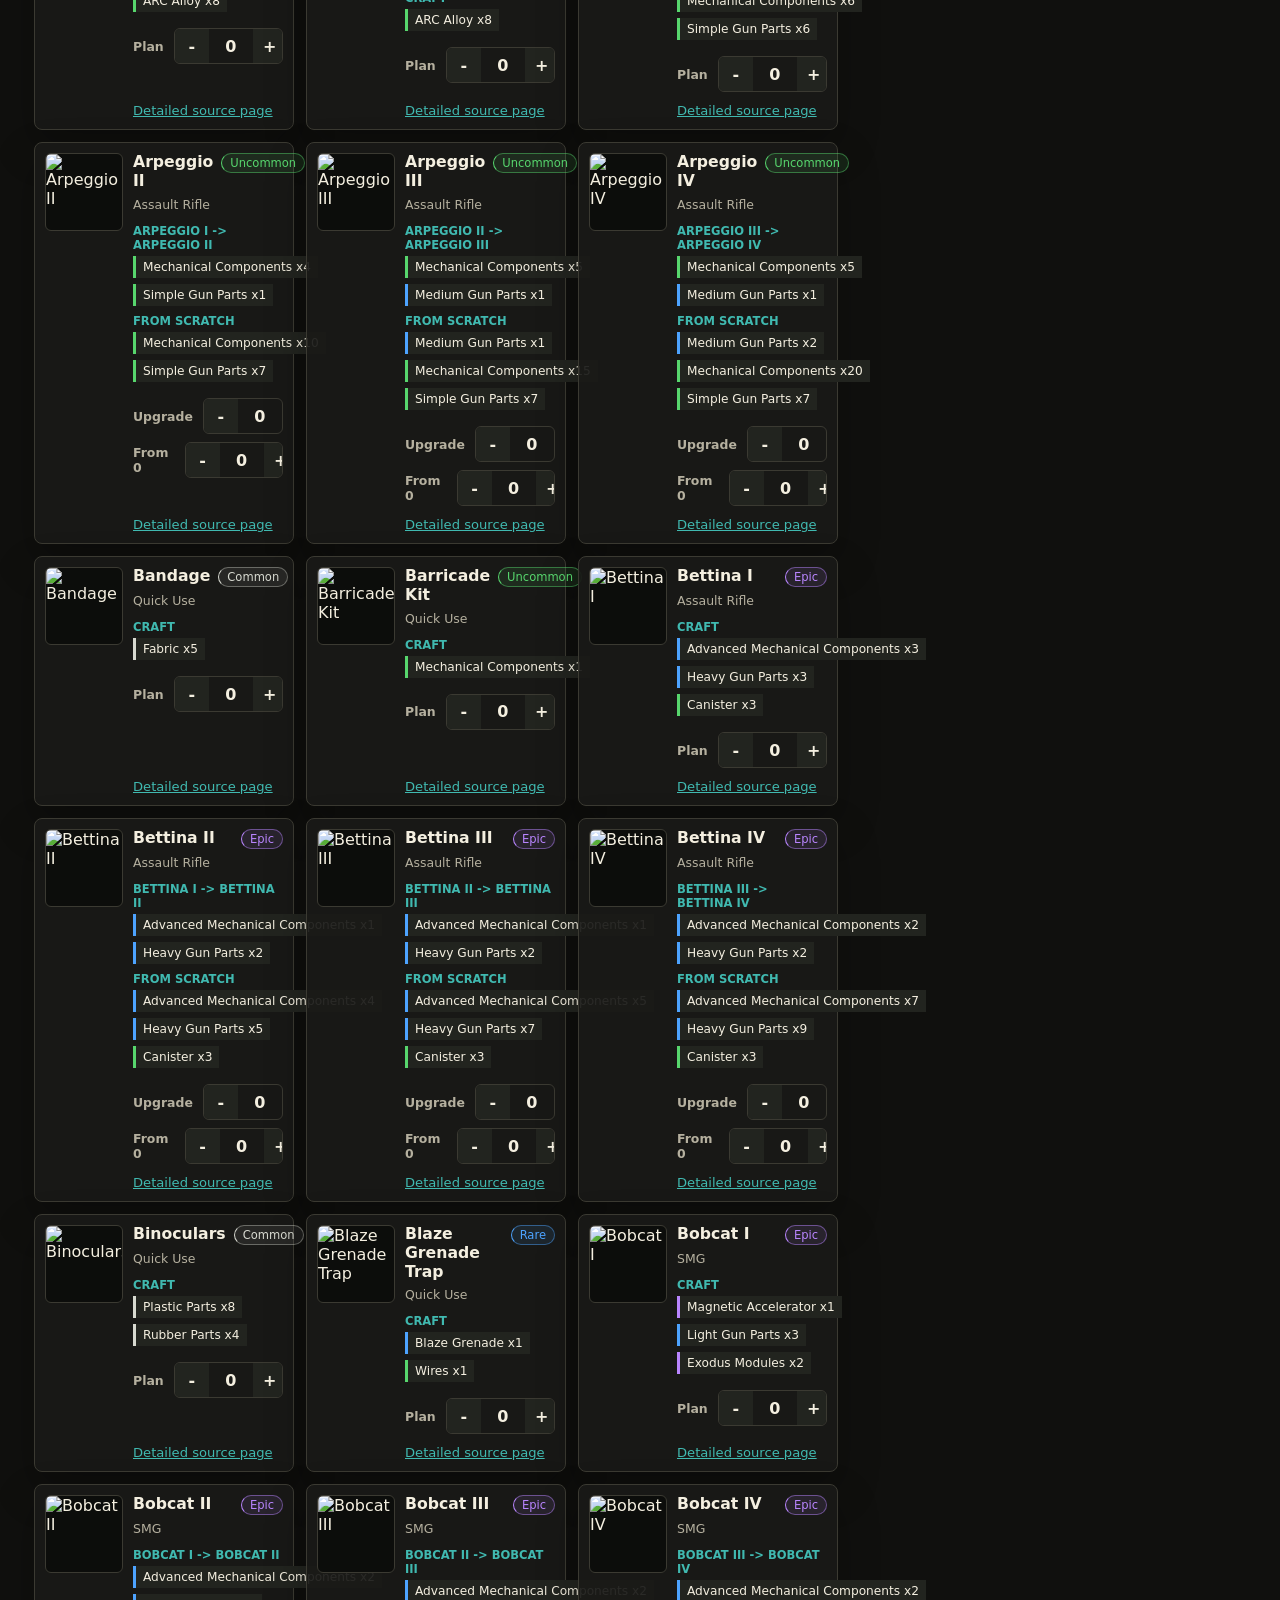
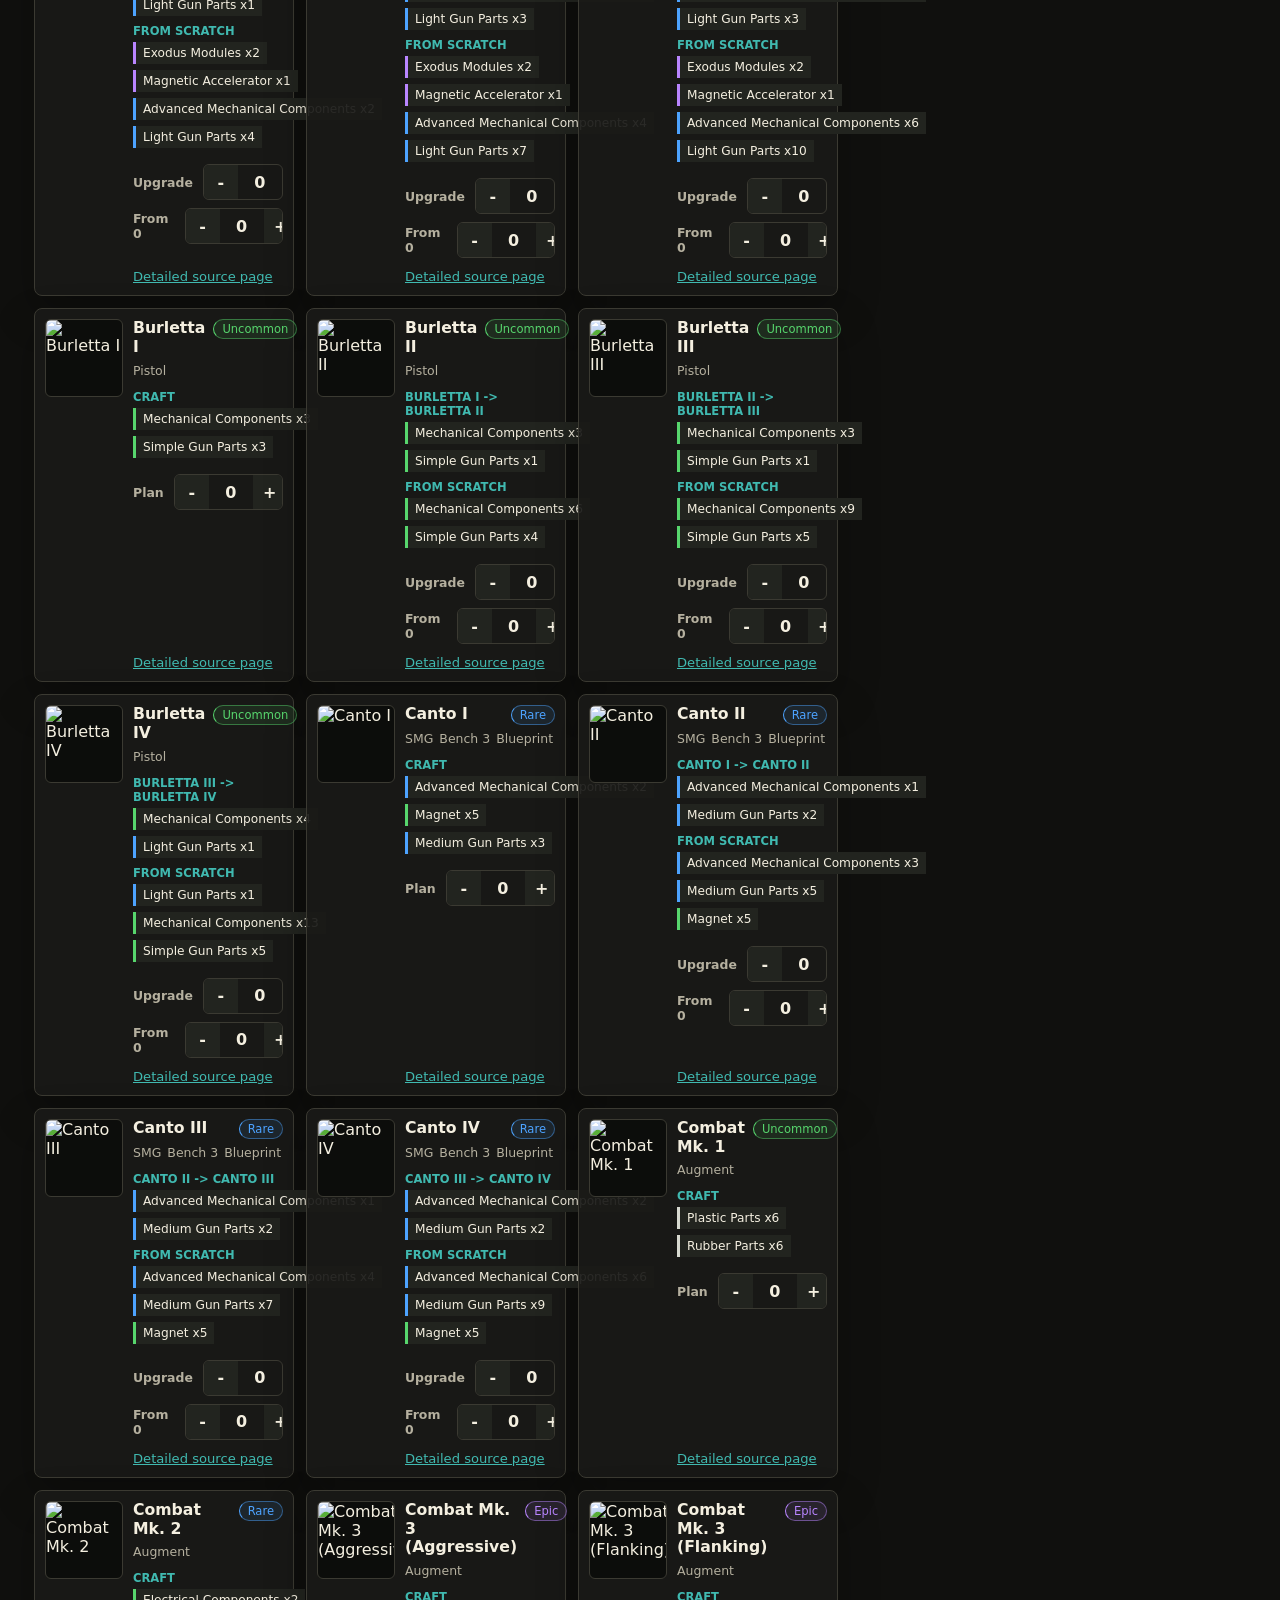
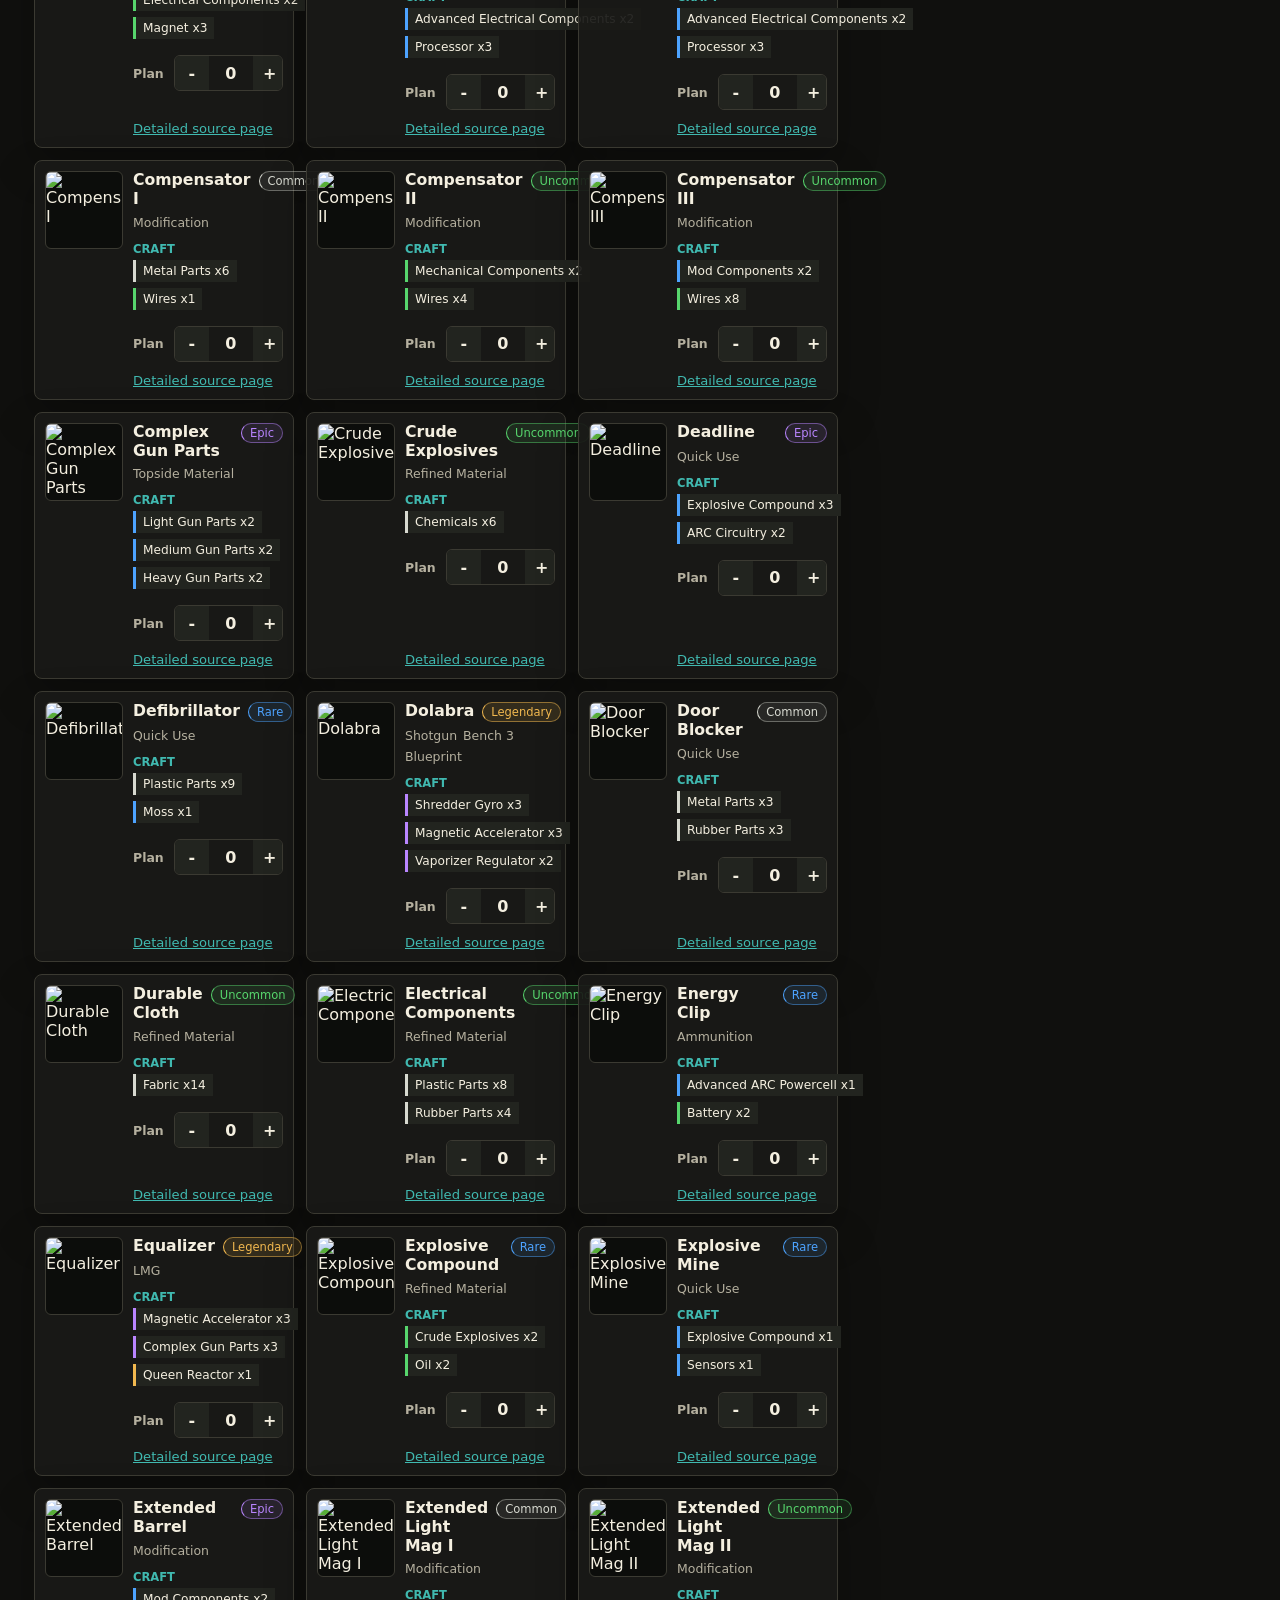
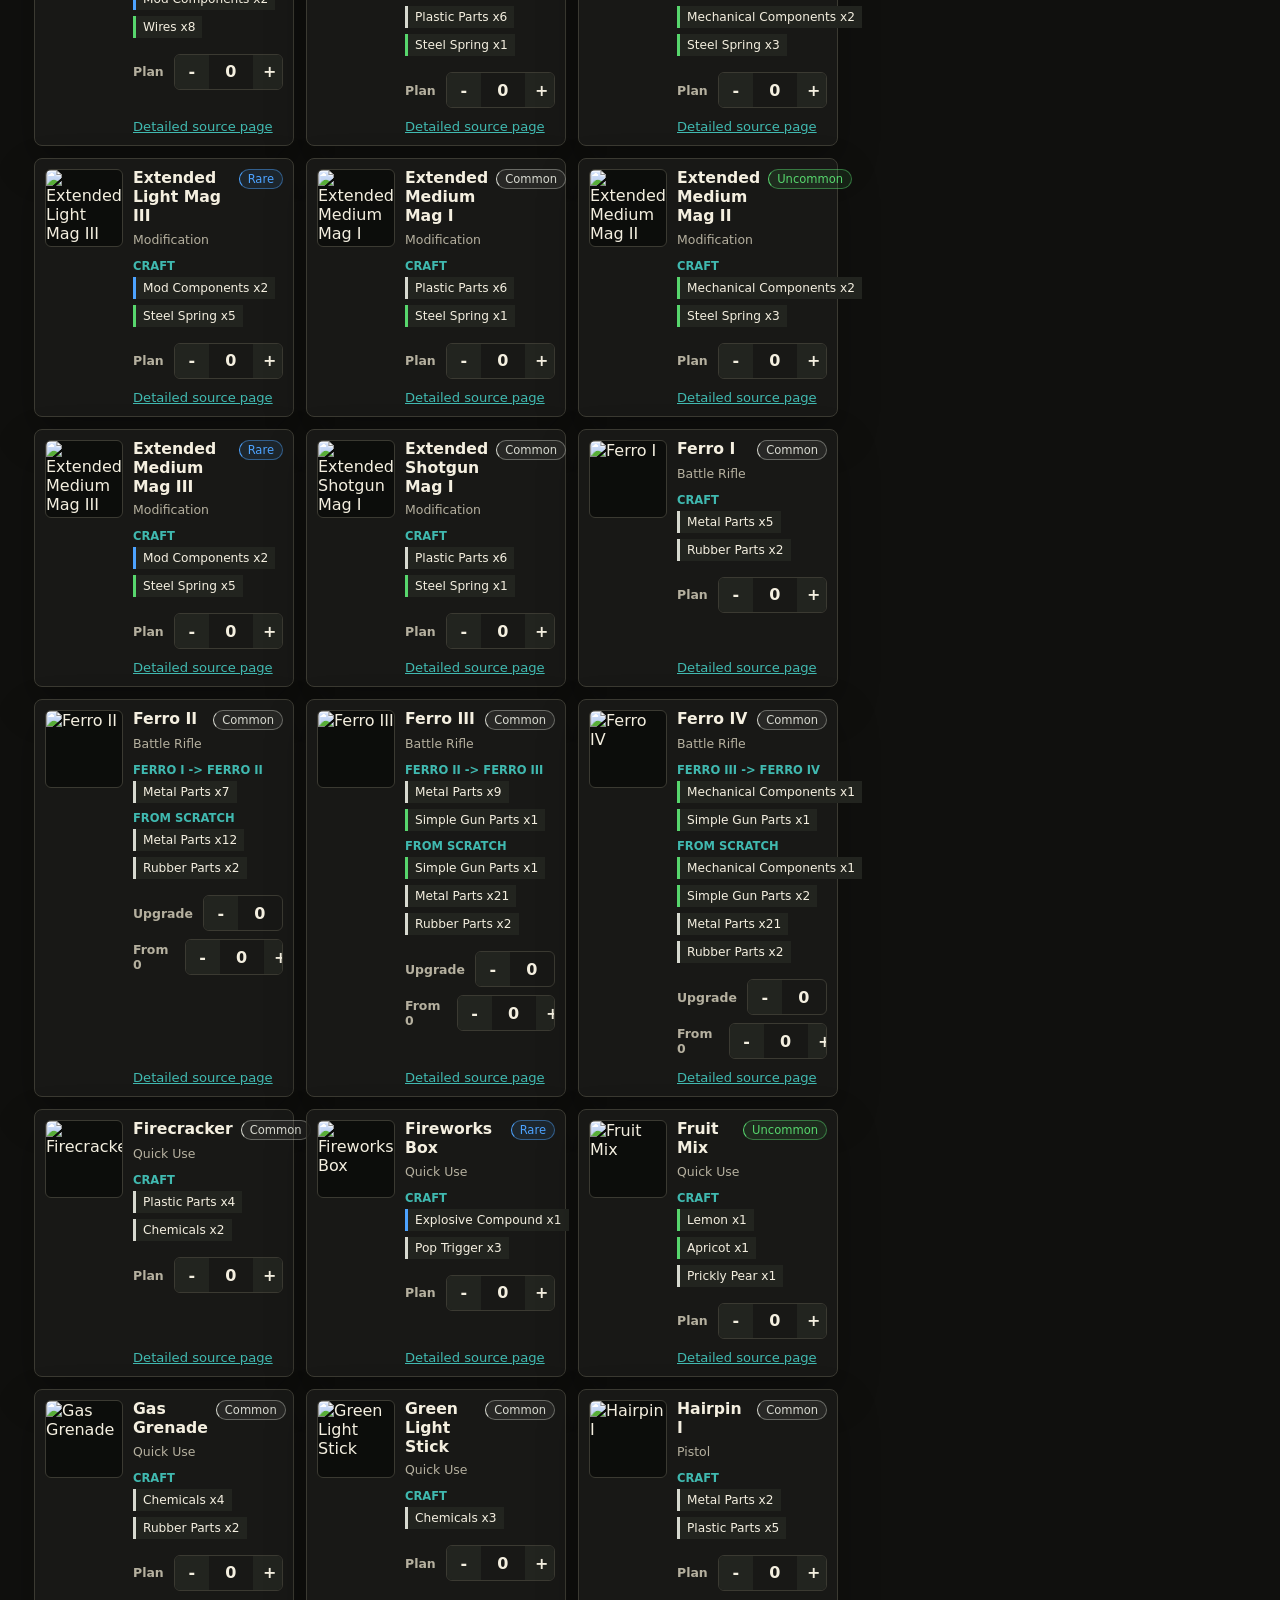
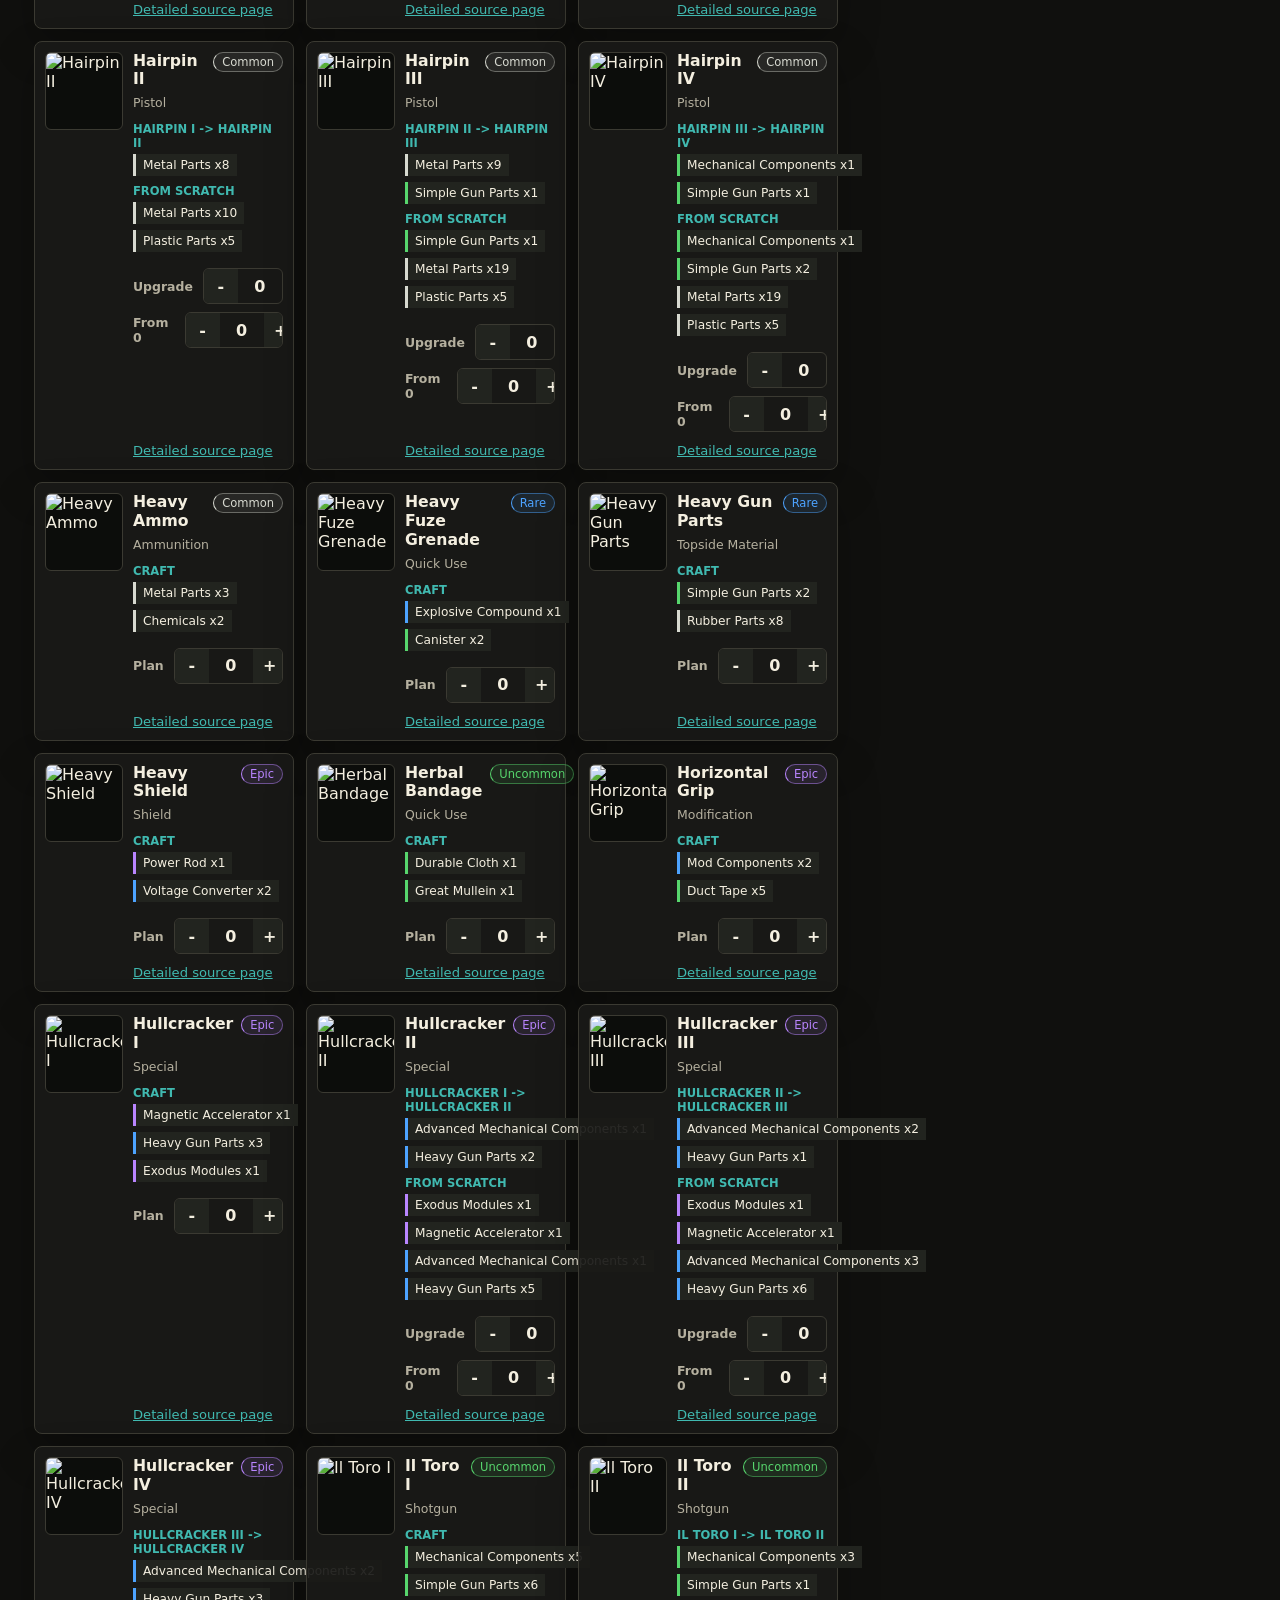
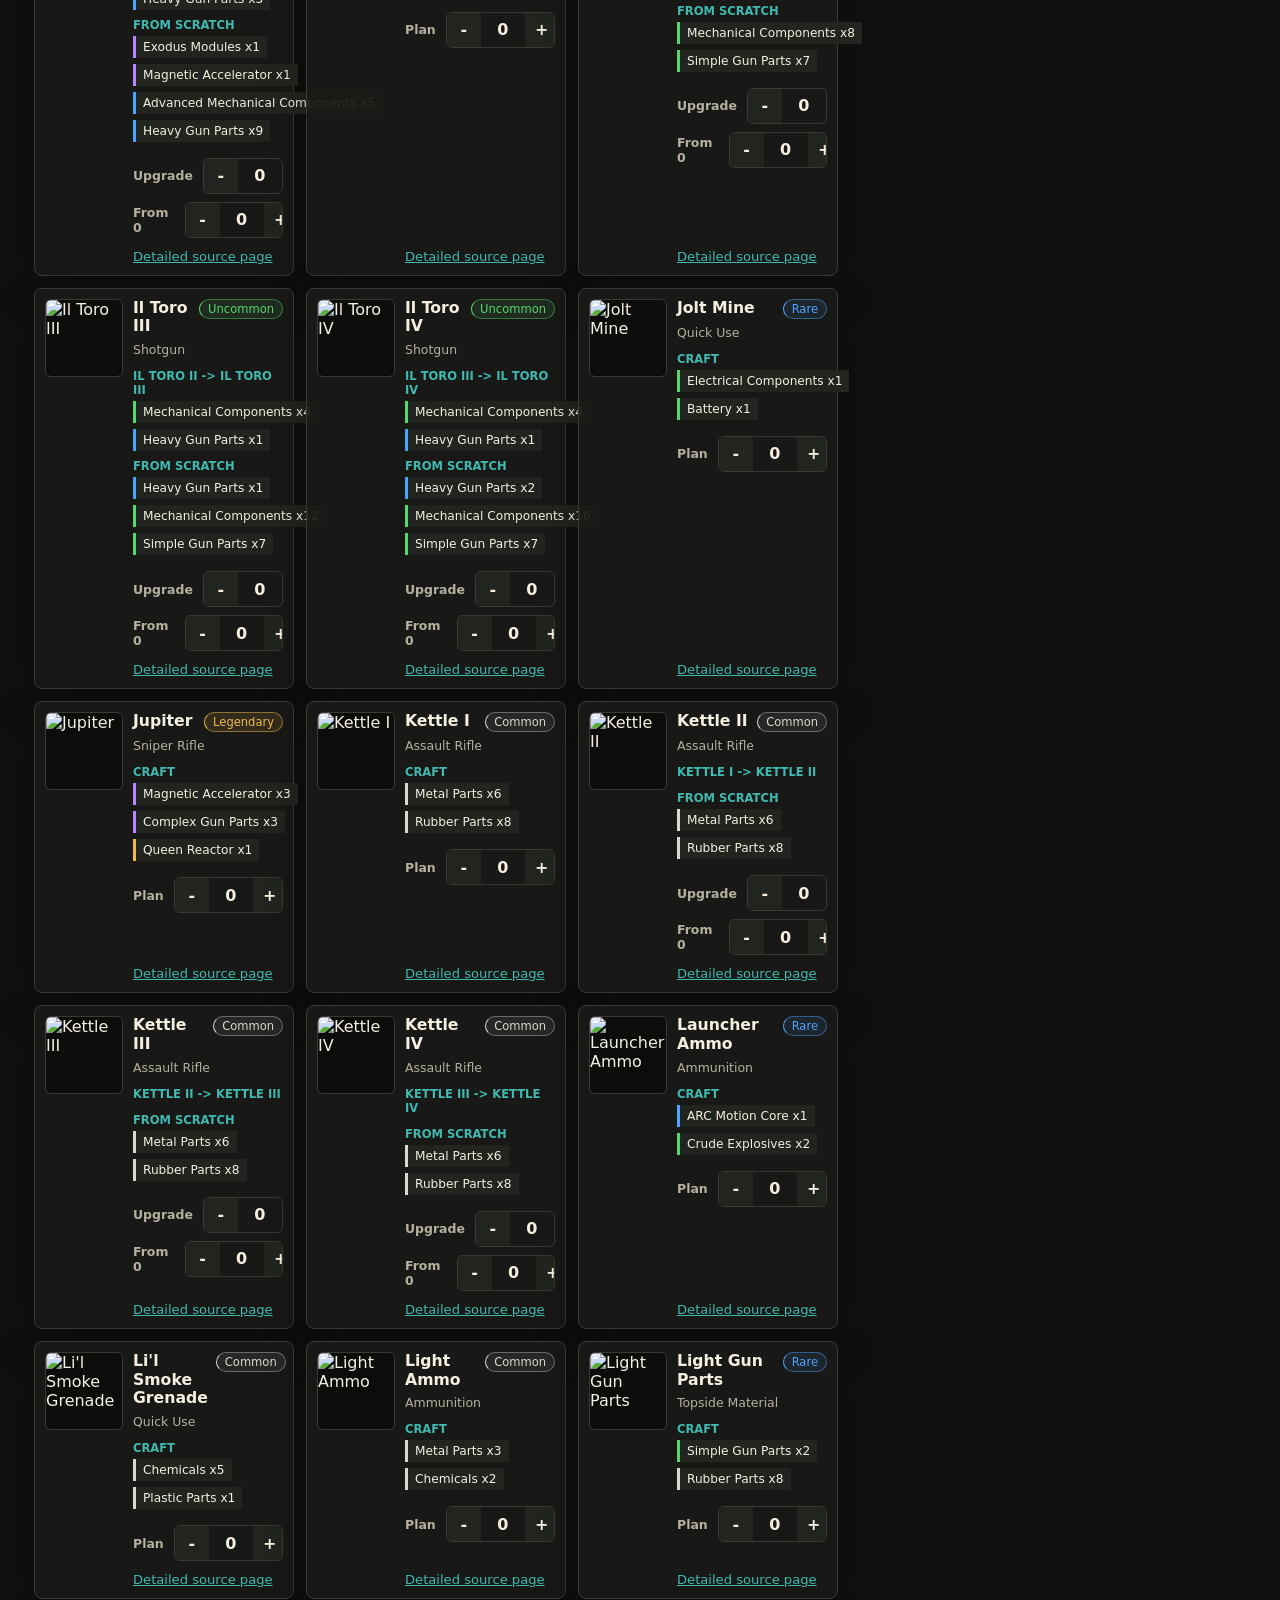
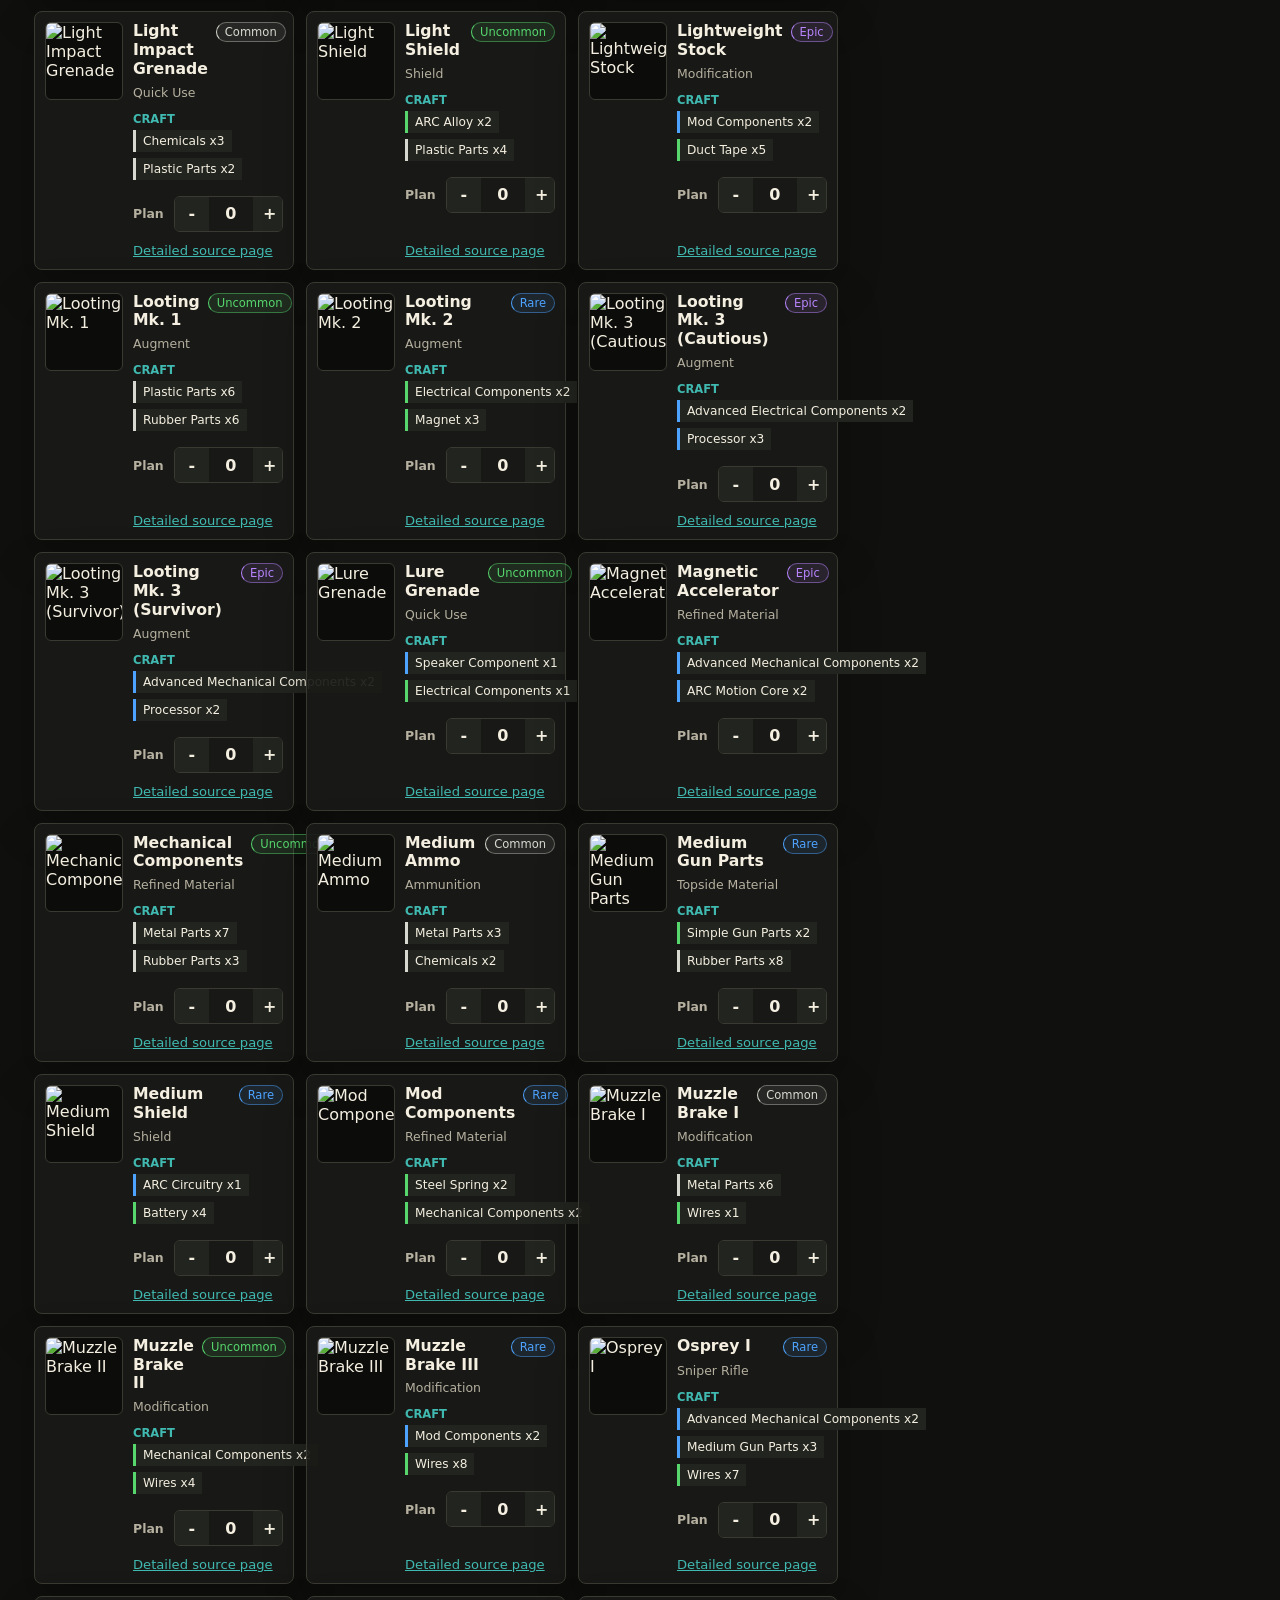
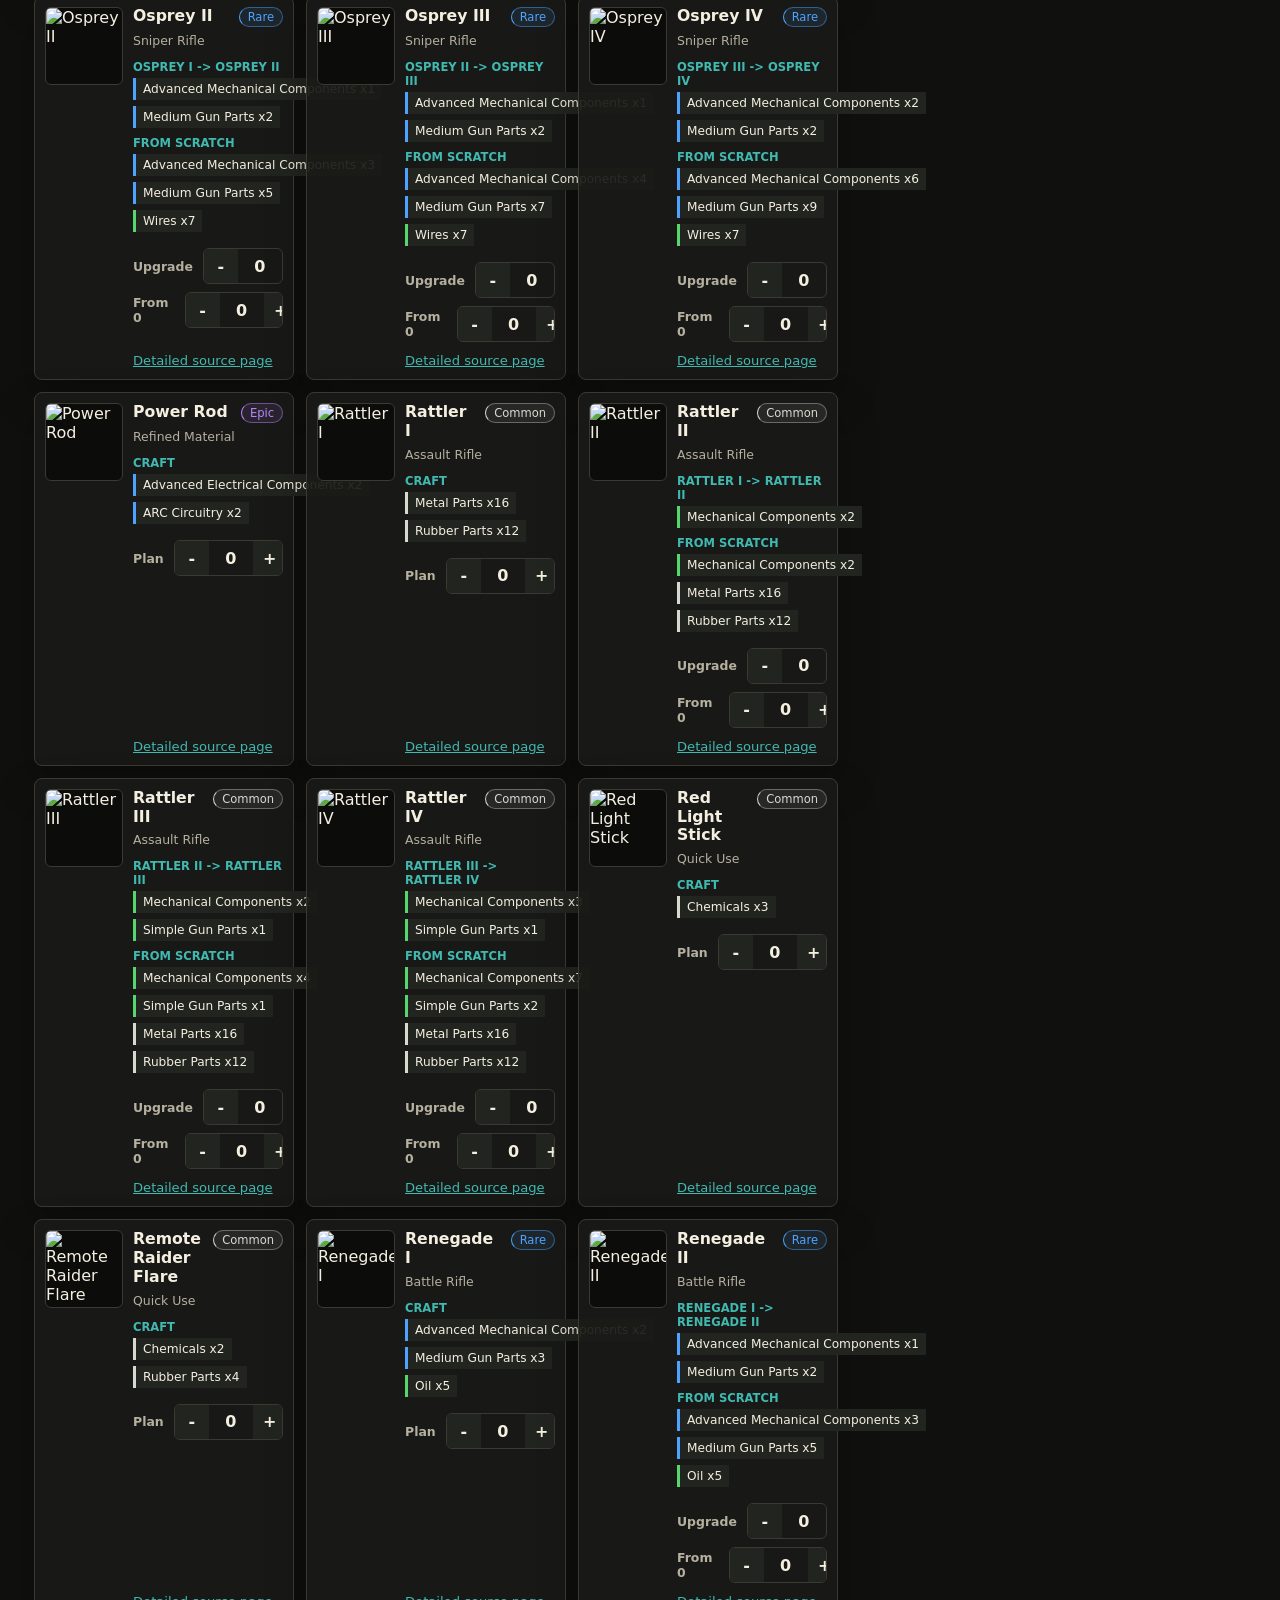
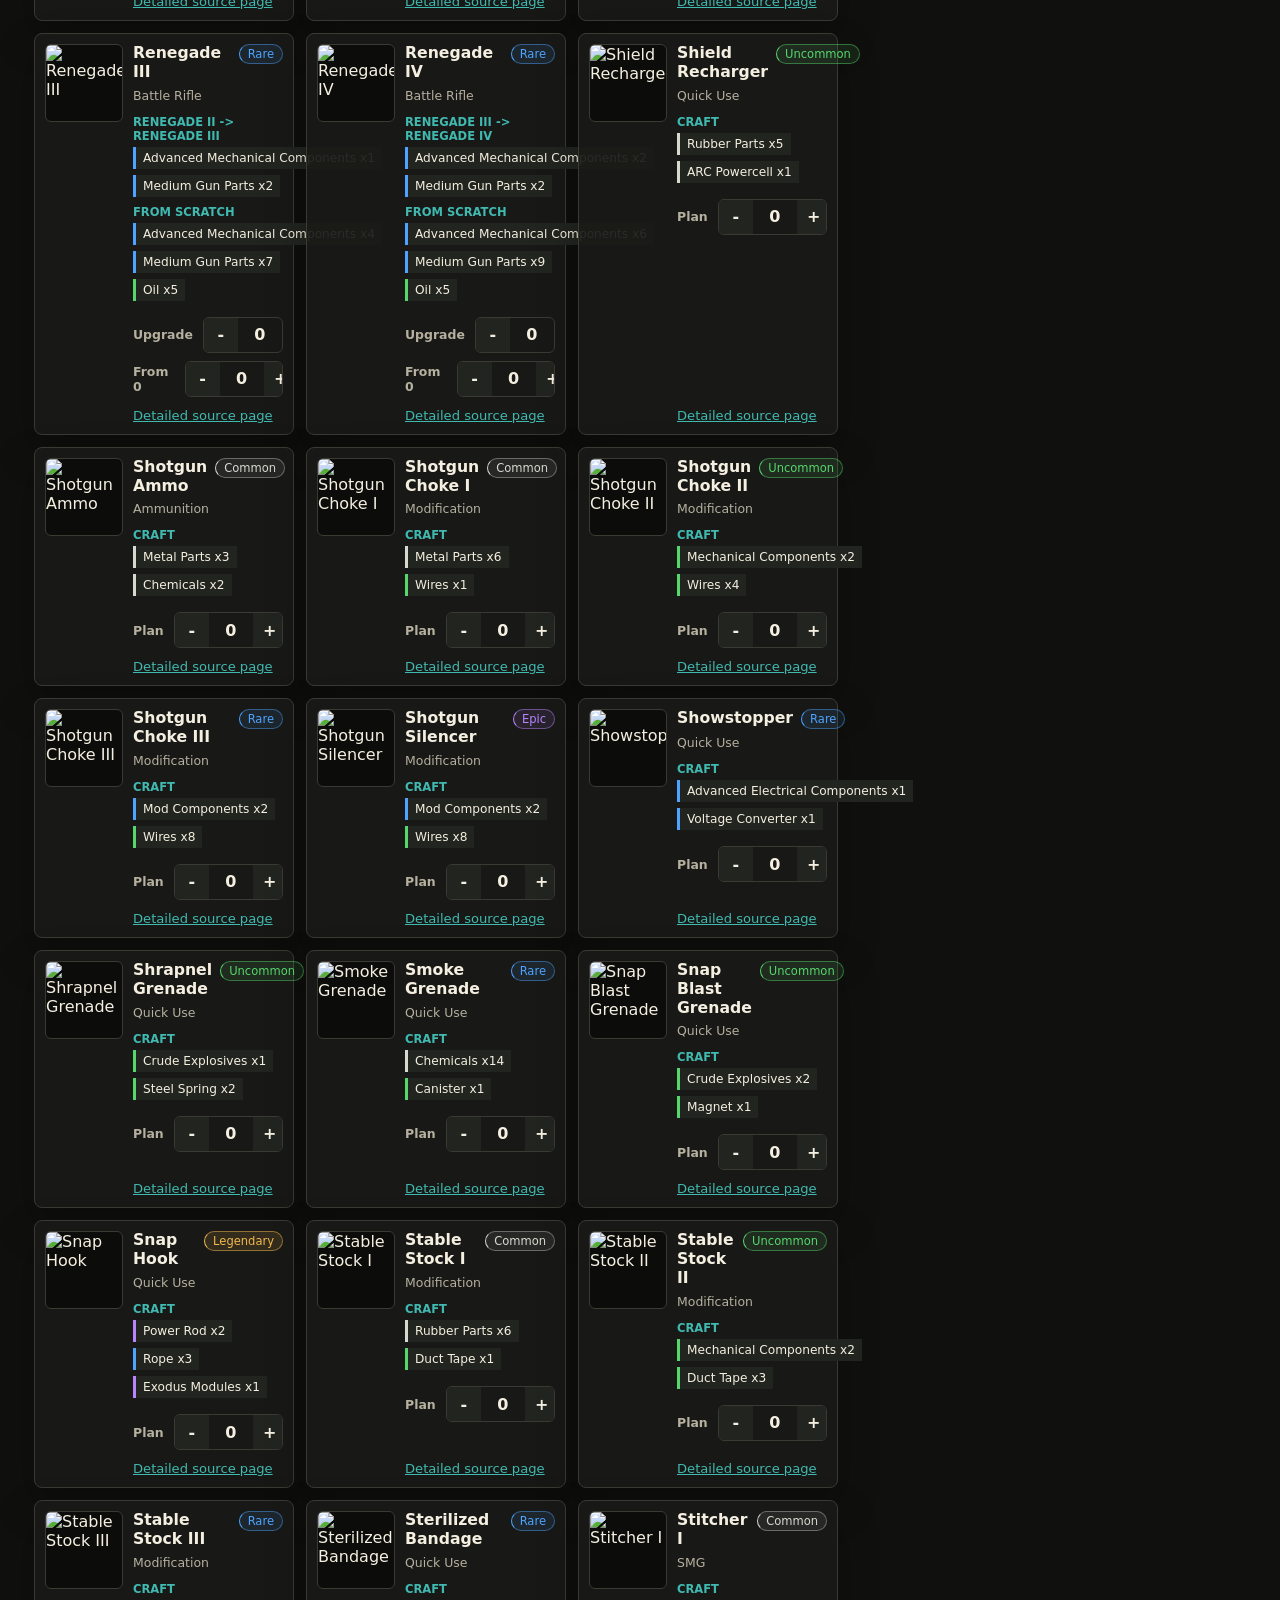
==== commit 0df457c2: "Improve compact planner UI" ====
--- a/index.html
+++ b/index.html
@@ -4,7 +4,7 @@
     <meta charset="utf-8">
     <meta name="viewport" content="width=device-width, initial-scale=1">
     <title>ARC Raiders Craft Planner</title>
-    <link rel="stylesheet" href="styles.css?v=20260426-clean-intel">
+    <link rel="stylesheet" href="styles.css?v=20260426-mobile-nav2">
   </head>
   <body>
     <header class="topbar">
@@ -17,30 +17,16 @@
         <button id="copyPlan" type="button" title="Copy shopping list">Copy list</button>
       </div>
     </header>
+    <nav class="quick-nav" aria-label="Quick navigation">
+      <a href="#planner">Plan</a>
+      <a href="#collect">Collect</a>
+      <a href="#catalog">Catalog</a>
+      <a href="#intel">Intel</a>
+    </nav>
 
     <main class="layout">
       <section class="catalog-panel">
-        <section class="intel-panel">
-          <div class="section-heading">
-            <div>
-              <p class="eyebrow">Event & Map Intel</p>
-              <h2>Hurricane First Wave Caches</h2>
-            </div>
-          </div>
-          <div id="mapIntel" class="intel-grid"></div>
-        </section>
-
-        <section class="intel-panel">
-          <div class="section-heading">
-            <div>
-              <p class="eyebrow">Hideout</p>
-              <h2>Bench Upgrades</h2>
-            </div>
-          </div>
-          <div id="benchUpgrades" class="bench-grid"></div>
-        </section>
-
-        <div class="controls">
+        <div id="catalog-tools" class="controls">
           <label class="search">
             <span>Search</span>
             <input id="searchInput" type="search" placeholder="Weapon, ammo, material...">
@@ -55,9 +41,31 @@
           </label>
         </div>
         <div id="catalog" class="catalog" aria-live="polite"></div>
+
+        <details id="intel" class="info-drawer">
+          <summary>
+            <span>
+              <span class="eyebrow">Event & Map Intel</span>
+              <strong>Hurricane First Wave Caches</strong>
+            </span>
+            <span class="summary-hint">Open maps</span>
+          </summary>
+          <div id="mapIntel" class="intel-grid"></div>
+        </details>
+
+        <details id="benches" class="info-drawer">
+          <summary>
+            <span>
+              <span class="eyebrow">Hideout</span>
+              <strong>Bench Upgrades</strong>
+            </span>
+            <span class="summary-hint">Open upgrades</span>
+          </summary>
+          <div id="benchUpgrades" class="bench-grid"></div>
+        </details>
       </section>
 
-      <aside class="plan-panel">
+      <aside id="planner" class="plan-panel">
         <section class="summary-band">
           <div>
             <span id="selectedCount" class="metric">0</span>
@@ -81,7 +89,7 @@
           <div id="selectedList" class="selected-list"></div>
         </section>
 
-        <section>
+        <section id="collect">
           <div class="section-heading">
             <h2>Collect Next</h2>
             <button id="resetOwned" class="link-button" type="button">Reset owned</button>
--- a/styles.css
+++ b/styles.css
@@ -25,6 +25,8 @@
 body {
   margin: 0;
   min-height: 100vh;
+  scroll-behavior: smooth;
+  scroll-padding-top: 96px;
   background:
     linear-gradient(180deg, rgba(64, 185, 176, 0.12), transparent 260px),
     radial-gradient(circle at 85% 0%, rgba(231, 179, 77, 0.16), transparent 34rem),
@@ -69,12 +71,13 @@
 }
 
 .topbar {
-  min-height: 108px;
-  display: flex;
+  min-height: 82px;
+  display: flex;
+  flex-wrap: wrap;
   align-items: center;
   justify-content: space-between;
   gap: 20px;
-  padding: 22px clamp(18px, 4vw, 44px);
+  padding: 14px clamp(14px, 3vw, 34px);
   border-bottom: 1px solid var(--line);
   background: rgba(16, 16, 14, 0.84);
   backdrop-filter: blur(12px);
@@ -101,7 +104,7 @@
 
 h1 {
   margin-bottom: 0;
-  font-size: clamp(2rem, 4vw, 3.4rem);
+  font-size: clamp(1.65rem, 3vw, 2.5rem);
   line-height: 0.95;
 }
 
@@ -117,11 +120,29 @@
   justify-content: flex-end;
 }
 
+.quick-nav {
+  display: none;
+}
+
+.quick-nav a {
+  min-height: 32px;
+  display: inline-flex;
+  align-items: center;
+  border: 1px solid var(--line);
+  border-radius: 999px;
+  padding: 0 11px;
+  background: rgba(34, 36, 31, 0.9);
+  color: var(--ink);
+  font-size: 0.82rem;
+  font-weight: 800;
+  text-decoration: none;
+}
+
 .layout {
   display: grid;
-  grid-template-columns: minmax(0, 1fr) minmax(360px, 440px);
-  gap: 22px;
-  padding: 22px clamp(18px, 4vw, 44px) 34px;
+  grid-template-columns: minmax(0, 1fr) minmax(330px, 390px);
+  gap: 18px;
+  padding: 16px clamp(14px, 3vw, 34px) 28px;
 }
 
 .catalog-panel,
@@ -129,30 +150,76 @@
   min-width: 0;
 }
 
-.intel-panel {
-  margin-bottom: 18px;
+.info-drawer {
+  margin-top: 14px;
   border: 1px solid var(--line);
   border-radius: 8px;
   background: rgba(25, 26, 23, 0.76);
   box-shadow: var(--shadow);
-  padding: 14px;
-}
-
-.intel-panel .eyebrow {
+  overflow: hidden;
+}
+
+.info-drawer > summary {
+  min-height: 62px;
+  display: flex;
+  align-items: center;
+  justify-content: space-between;
+  gap: 12px;
+  padding: 12px 14px;
+  cursor: pointer;
+  list-style: none;
+}
+
+.info-drawer > summary::-webkit-details-marker {
+  display: none;
+}
+
+.info-drawer > summary::after {
+  content: "+";
+  width: 30px;
+  height: 30px;
+  display: grid;
+  place-items: center;
+  border: 1px solid var(--line);
+  border-radius: 6px;
+  background: var(--panel-2);
+  color: var(--ink);
+  font-weight: 900;
+}
+
+.info-drawer[open] > summary {
+  border-bottom: 1px solid var(--line);
+}
+
+.info-drawer[open] > summary::after {
+  content: "-";
+}
+
+.info-drawer .eyebrow {
+  display: block;
   margin-bottom: 3px;
   font-size: 0.7rem;
 }
 
+.summary-hint {
+  margin-left: auto;
+  color: var(--muted);
+  font-size: 0.78rem;
+  font-weight: 800;
+}
+
 .intel-grid {
   display: grid;
   grid-template-columns: repeat(auto-fit, minmax(230px, 1fr));
   gap: 12px;
+  padding: 14px;
 }
 
 .bench-grid {
   display: grid;
-  grid-template-columns: repeat(auto-fit, minmax(280px, 1fr));
+  grid-template-columns: repeat(auto-fit, minmax(240px, 1fr));
   gap: 12px;
+  padding: 14px;
 }
 
 .intel-card,
@@ -333,10 +400,18 @@
 }
 
 .controls {
+  position: sticky;
+  top: 84px;
+  z-index: 4;
   display: grid;
   grid-template-columns: minmax(220px, 1fr) 170px 150px;
   gap: 12px;
-  margin-bottom: 16px;
+  margin-bottom: 12px;
+  padding: 10px;
+  border: 1px solid var(--line);
+  border-radius: 8px;
+  background: rgba(16, 16, 14, 0.9);
+  backdrop-filter: blur(12px);
 }
 
 label span {
@@ -361,8 +436,8 @@
 
 .catalog {
   display: grid;
-  grid-template-columns: repeat(auto-fill, minmax(260px, 1fr));
-  gap: 14px;
+  grid-template-columns: repeat(auto-fill, minmax(240px, 1fr));
+  gap: 12px;
 }
 
 .craft-card,
@@ -376,14 +451,14 @@
 
 .craft-card {
   display: grid;
-  grid-template-columns: 92px minmax(0, 1fr);
-  gap: 12px;
-  padding: 12px;
-  min-height: 196px;
+  grid-template-columns: 78px minmax(0, 1fr);
+  gap: 10px;
+  padding: 10px;
+  min-height: 176px;
 }
 
 .thumb {
-  width: 92px;
+  width: 78px;
   aspect-ratio: 1 / 1;
   display: grid;
   place-items: center;
@@ -415,7 +490,7 @@
 
 .craft-title h3 {
   margin: 0;
-  font-size: 1rem;
+  font-size: 0.98rem;
   line-height: 1.2;
 }
 
@@ -434,7 +509,7 @@
   display: flex;
   flex-wrap: wrap;
   gap: 6px;
-  margin-bottom: 8px;
+  margin-bottom: 6px;
   color: var(--muted);
   font-size: 0.78rem;
 }
@@ -444,7 +519,7 @@
   grid-template-columns: 1fr;
   justify-items: start;
   gap: 6px;
-  margin: 4px 0 10px;
+  margin: 4px 0 8px;
 }
 
 .recipe span,
@@ -471,7 +546,7 @@
 }
 
 .recipe-title {
-  margin-top: 8px;
+  margin-top: 6px;
   color: var(--teal);
   font-size: 0.72rem;
   font-weight: 800;
@@ -479,12 +554,12 @@
 }
 
 .recipe-block {
-  margin-bottom: 10px;
+  margin-bottom: 8px;
 }
 
 .craft-source-row {
   margin-top: auto;
-  padding-top: 12px;
+  padding-top: 8px;
 }
 
 .craft-source-row a,
@@ -543,11 +618,11 @@
 
 .plan-panel {
   display: grid;
-  gap: 16px;
+  gap: 12px;
   align-content: start;
   position: sticky;
-  top: 130px;
-  max-height: calc(100vh - 148px);
+  top: 96px;
+  max-height: calc(100vh - 112px);
   overflow: auto;
   padding-right: 4px;
 }
@@ -563,7 +638,7 @@
 }
 
 .summary-band div {
-  min-height: 78px;
+  min-height: 62px;
   display: grid;
   place-items: center;
   text-align: center;
@@ -575,7 +650,7 @@
 .metric {
   display: block;
   color: var(--ink);
-  font-size: 1.55rem;
+  font-size: 1.35rem;
   font-weight: 900;
 }
 
@@ -595,7 +670,7 @@
 .selected-list,
 .materials-list {
   display: grid;
-  gap: 10px;
+  gap: 8px;
 }
 
 .selected-row {
@@ -614,7 +689,7 @@
 
 .material-card,
 .material-info-card {
-  padding: 12px;
+  padding: 10px;
   border-left-width: 4px;
 }
 
@@ -772,6 +847,10 @@
 }
 
 @media (max-width: 980px) {
+  body {
+    padding-bottom: 64px;
+  }
+
   .layout {
     grid-template-columns: 1fr;
   }
@@ -781,23 +860,149 @@
     max-height: none;
     padding-right: 0;
   }
+
+  .quick-nav {
+    position: fixed;
+    left: 0;
+    right: 0;
+    bottom: 0;
+    z-index: 9;
+    width: 100%;
+    display: flex;
+    gap: 8px;
+    justify-content: space-between;
+    padding: 8px;
+    border-top: 1px solid var(--line);
+    background: rgba(16, 16, 14, 0.96);
+    backdrop-filter: blur(12px);
+  }
+
+  .quick-nav a {
+    flex: 1;
+    justify-content: center;
+    border-radius: 6px;
+    padding: 0 6px;
+  }
 }
 
 @media (max-width: 680px) {
+  body {
+    scroll-padding-top: 92px;
+  }
+
   .topbar {
+    position: static;
+    min-height: 0;
+    align-items: stretch;
+    flex-direction: column;
+    gap: 10px;
+    padding: 10px 12px;
+  }
+
+  .topbar .eyebrow {
+    display: none;
+  }
+
+  h1 {
+    font-size: 1.55rem;
+  }
+
+  .top-actions {
+    display: grid;
+    grid-template-columns: 1fr 1fr;
+  }
+
+  .top-actions button {
+    min-height: 36px;
+  }
+
+  .layout {
+    padding: 10px 8px 22px;
+  }
+
+  .controls {
+    top: 0;
+    grid-template-columns: 1fr 1fr;
+    gap: 8px;
+    padding: 8px;
+  }
+
+  .controls .search {
+    grid-column: 1 / -1;
+  }
+
+  .craft-card {
+    grid-template-columns: 64px minmax(0, 1fr);
+    min-height: 0;
+  }
+
+  .thumb {
+    width: 64px;
+  }
+
+  .catalog {
+    grid-template-columns: 1fr;
+  }
+
+  .craft-title {
     align-items: flex-start;
-    flex-direction: column;
-  }
-
-  .controls {
+  }
+
+  .pill {
+    font-size: 0.68rem;
+  }
+
+  .card-actions.stacked {
+    gap: 6px;
+  }
+
+  .summary-band {
+    grid-template-columns: repeat(3, minmax(0, 1fr));
+  }
+
+  .summary-band div {
+    min-height: 54px;
+    font-size: 0.7rem;
+  }
+
+  .metric {
+    font-size: 1.15rem;
+  }
+
+  .selected-row {
     grid-template-columns: 1fr;
   }
 
-  .craft-card {
-    grid-template-columns: 74px minmax(0, 1fr);
-  }
-
-  .thumb {
-    width: 74px;
-  }
-}
+  .selected-row .stepper {
+    justify-self: stretch;
+    grid-template-columns: 1fr 1fr 1fr;
+  }
+
+  .material-info-head {
+    grid-template-columns: 58px minmax(0, 1fr);
+  }
+
+  .material-info-thumb {
+    width: 58px;
+  }
+
+  .info-drawer > summary {
+    min-height: 54px;
+    padding: 10px;
+  }
+
+  .summary-hint {
+    display: none;
+  }
+
+  .intel-grid,
+  .bench-grid {
+    grid-template-columns: 1fr;
+    padding: 10px;
+  }
+
+  .cache-map-frame {
+    height: 72vh;
+    min-height: 360px;
+  }
+}
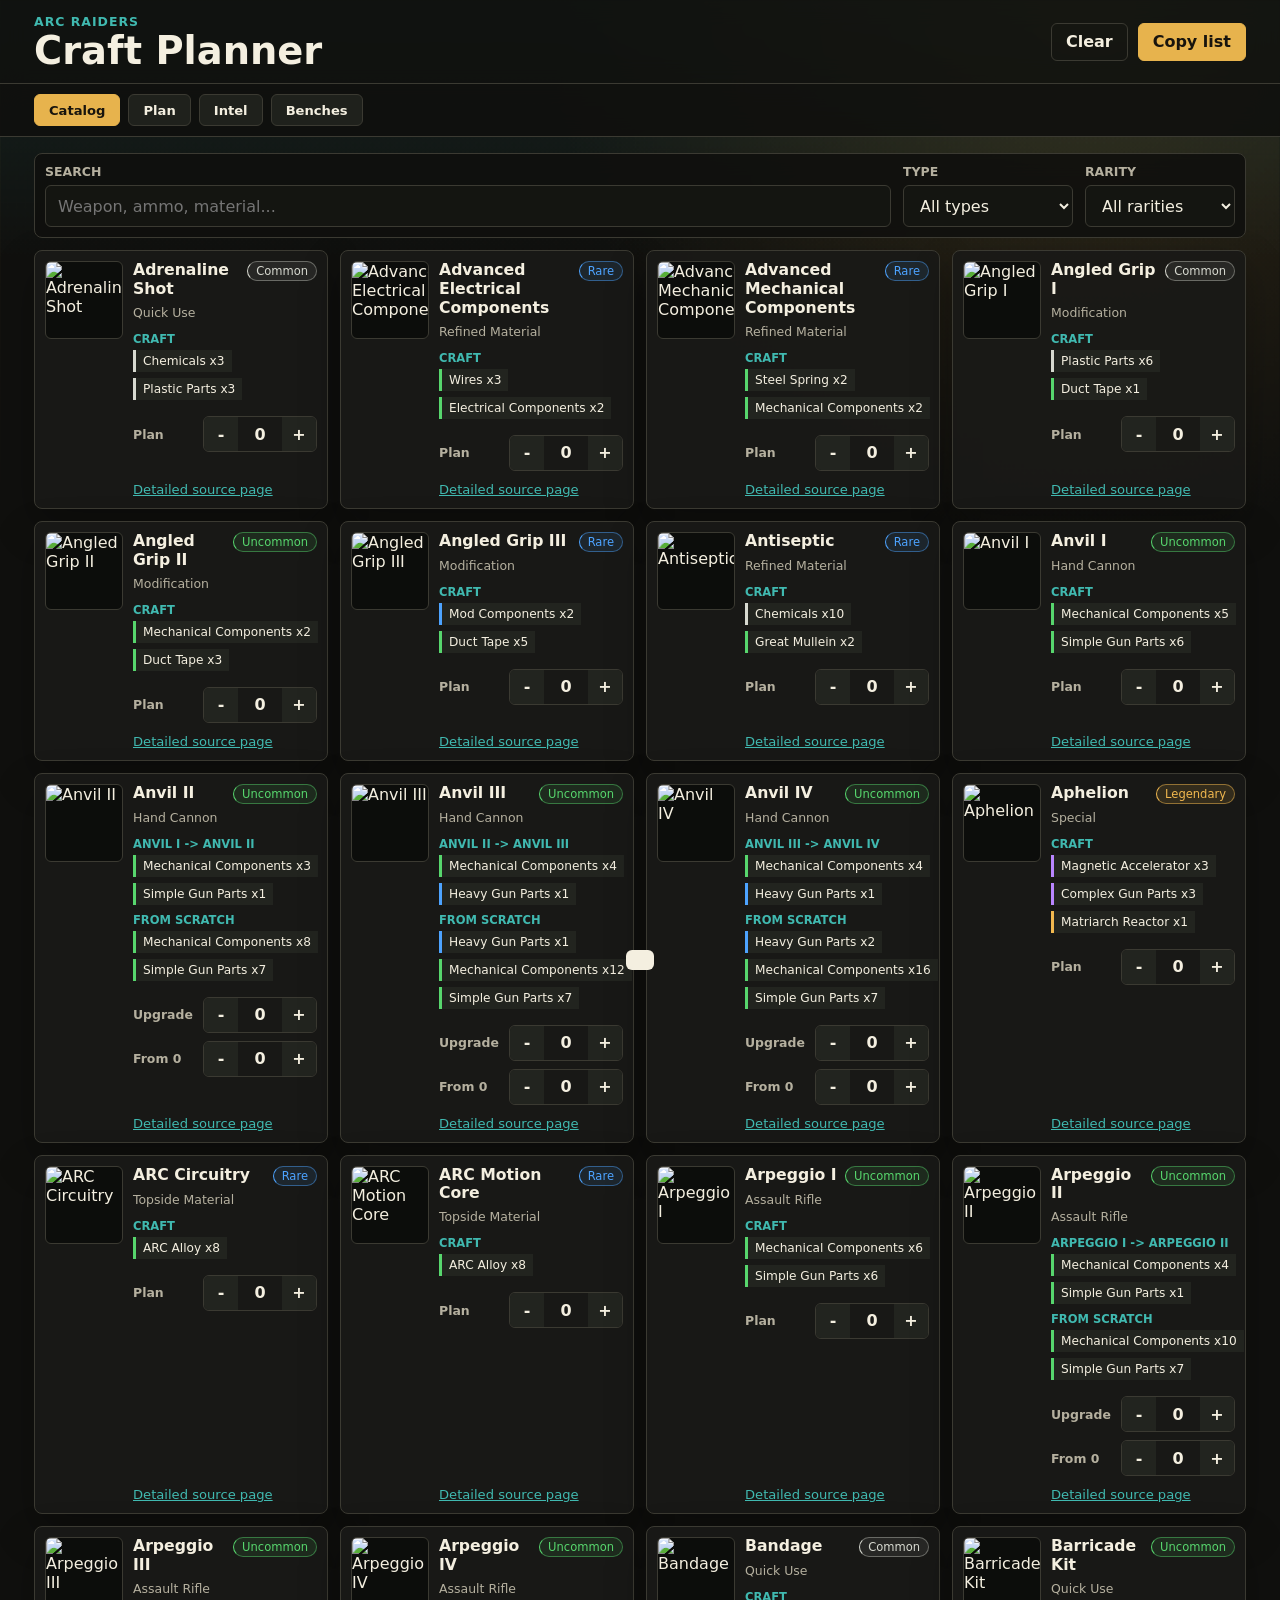
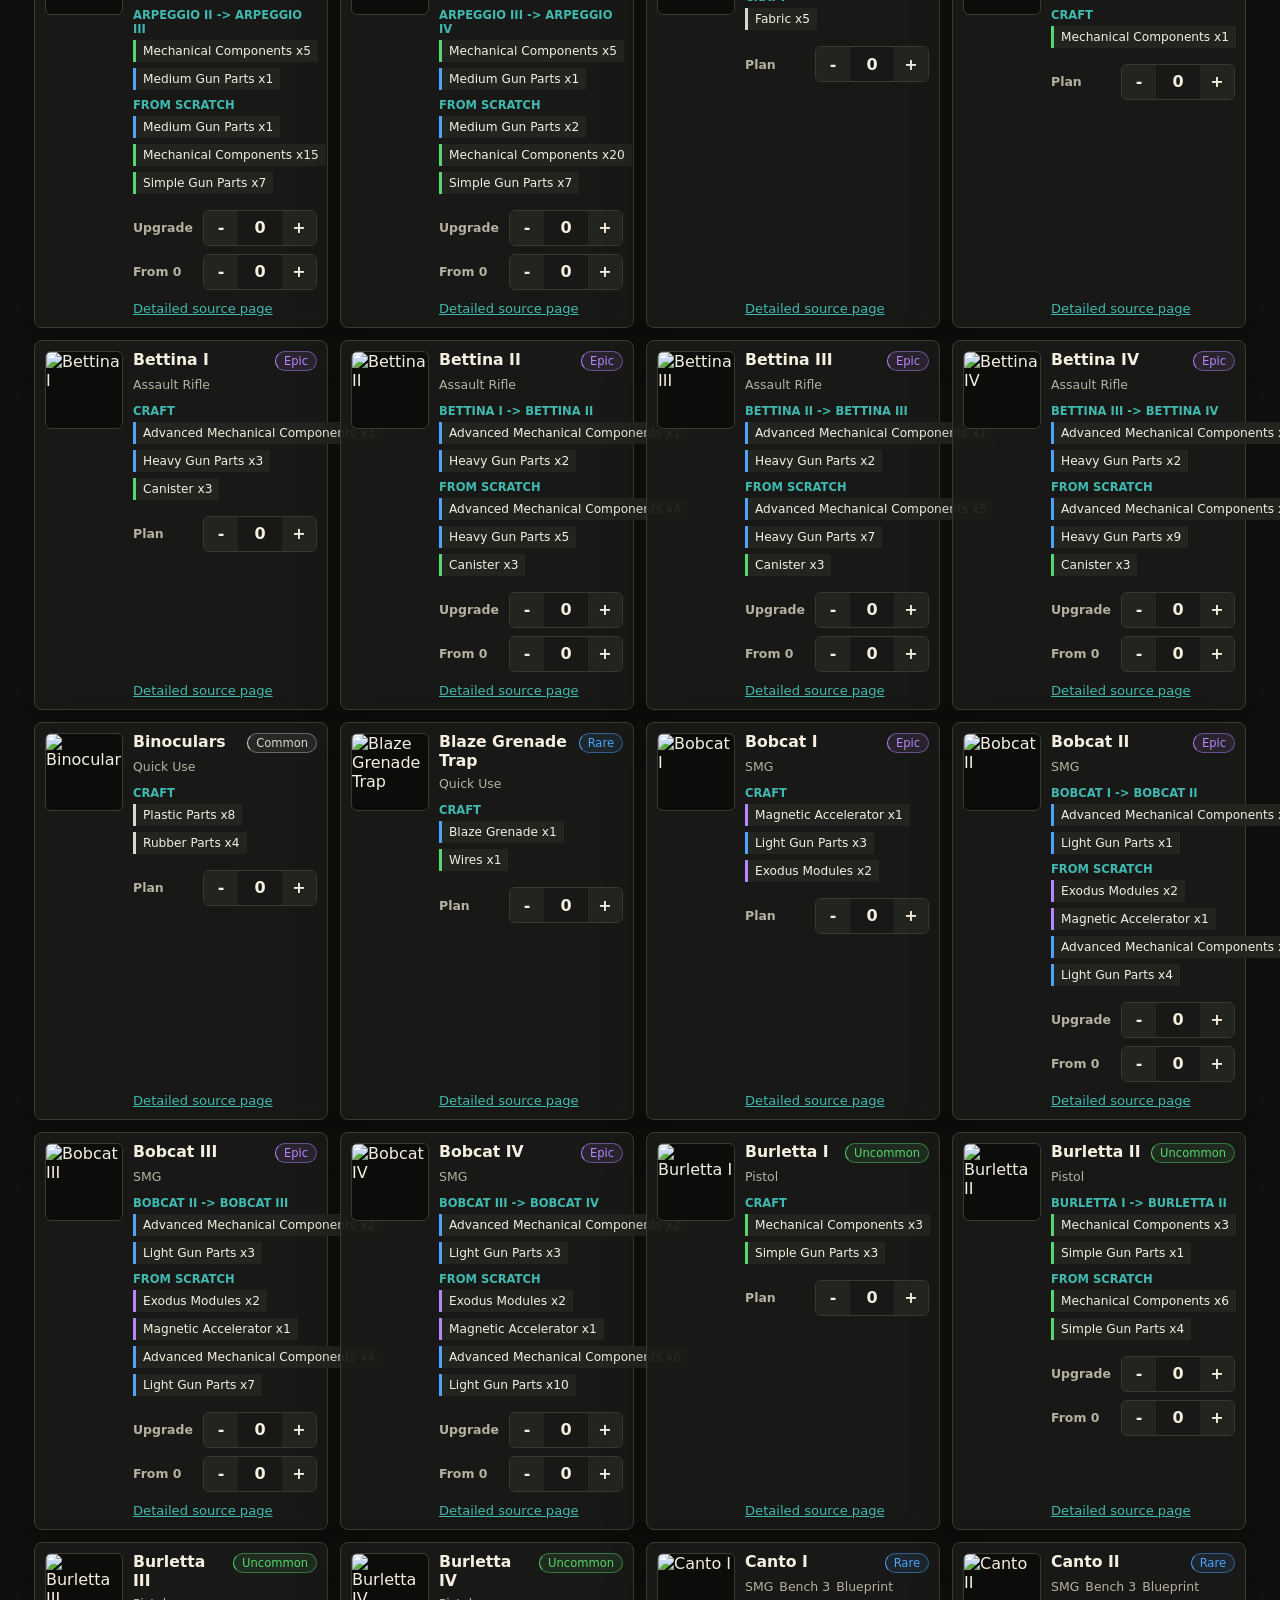
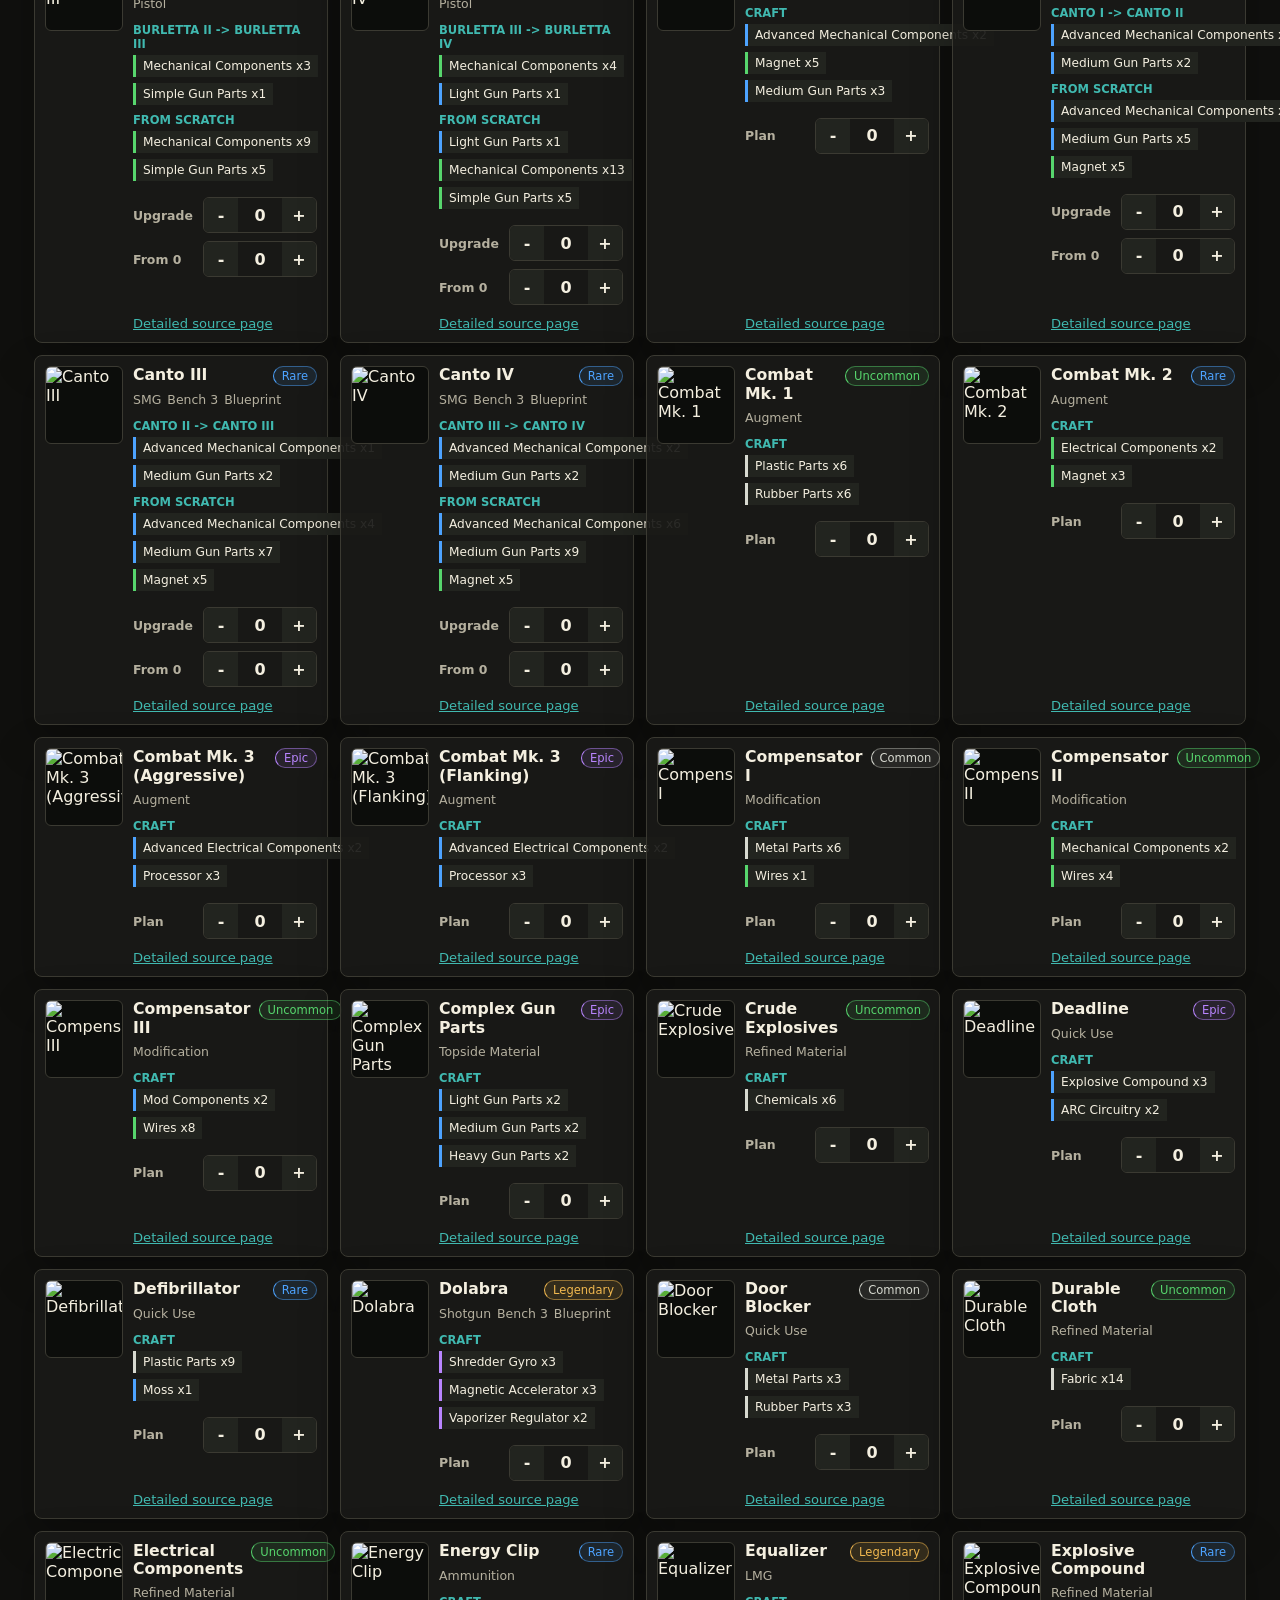
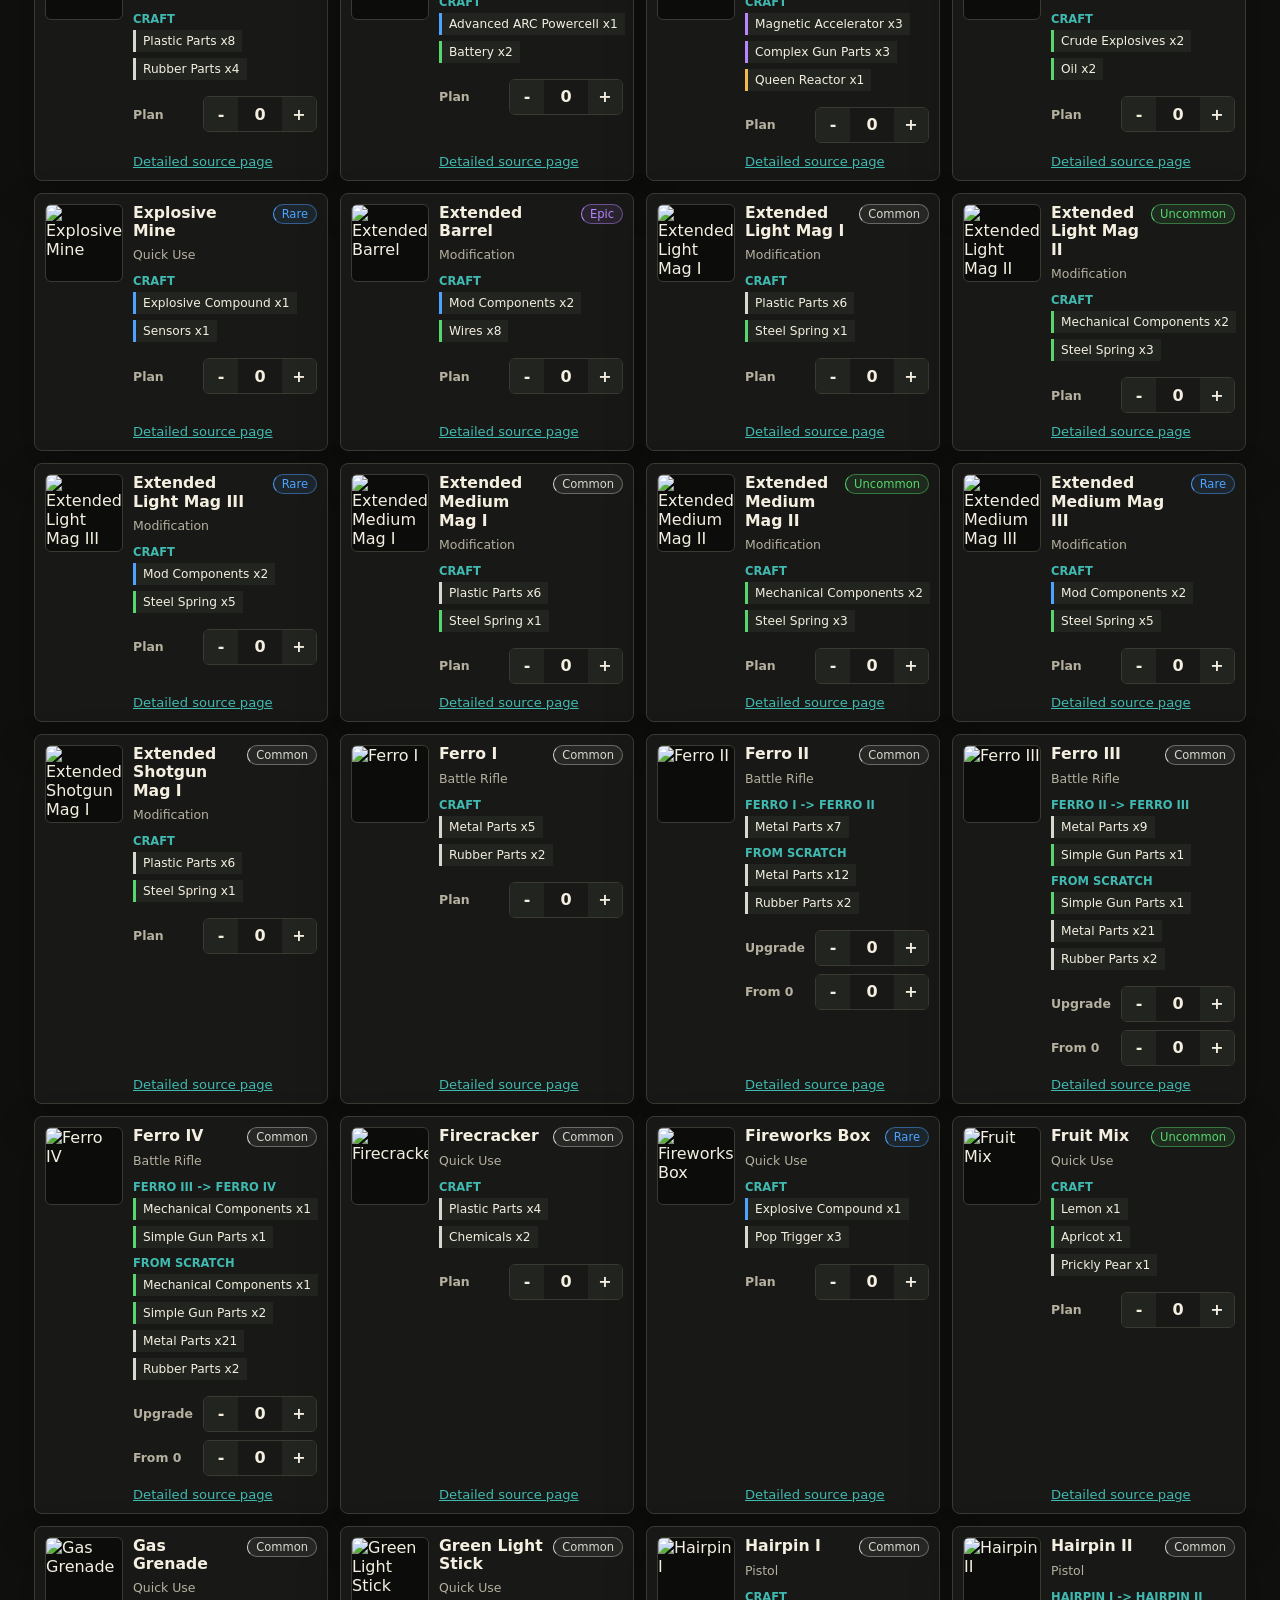
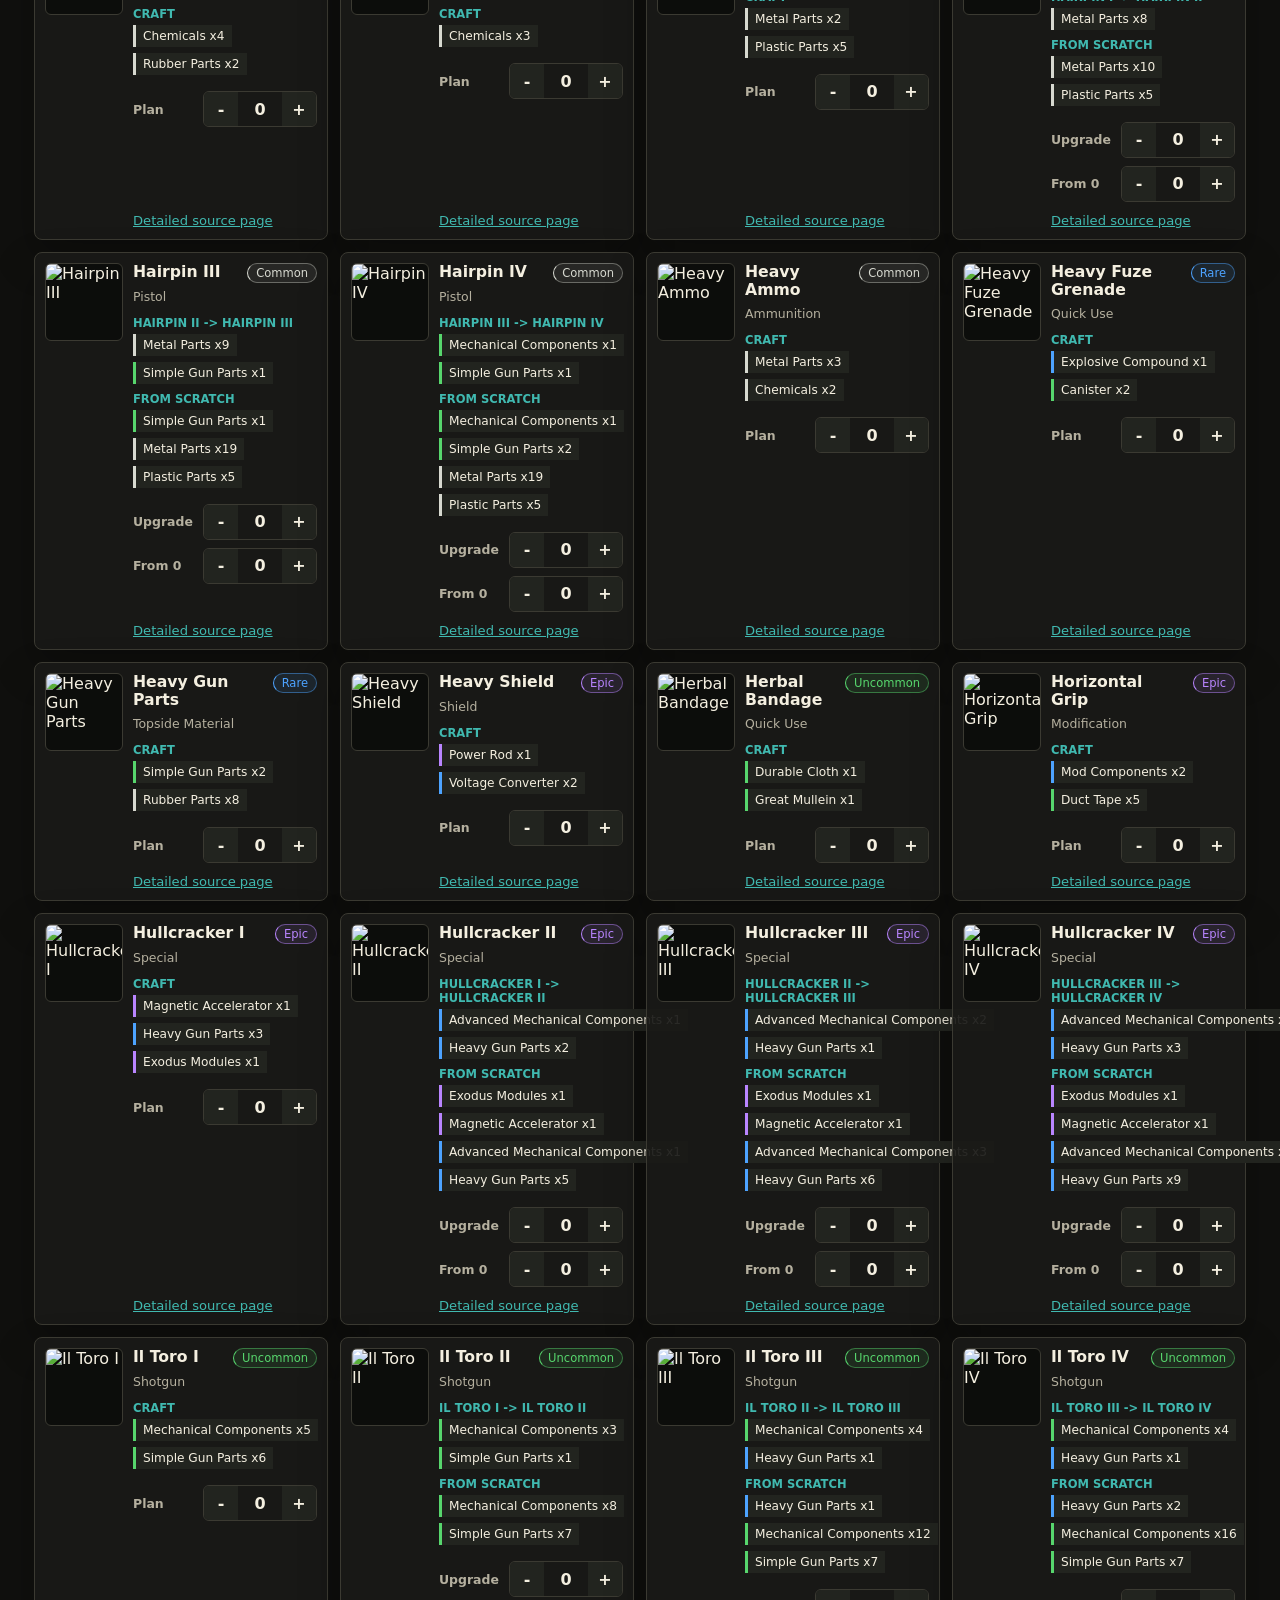
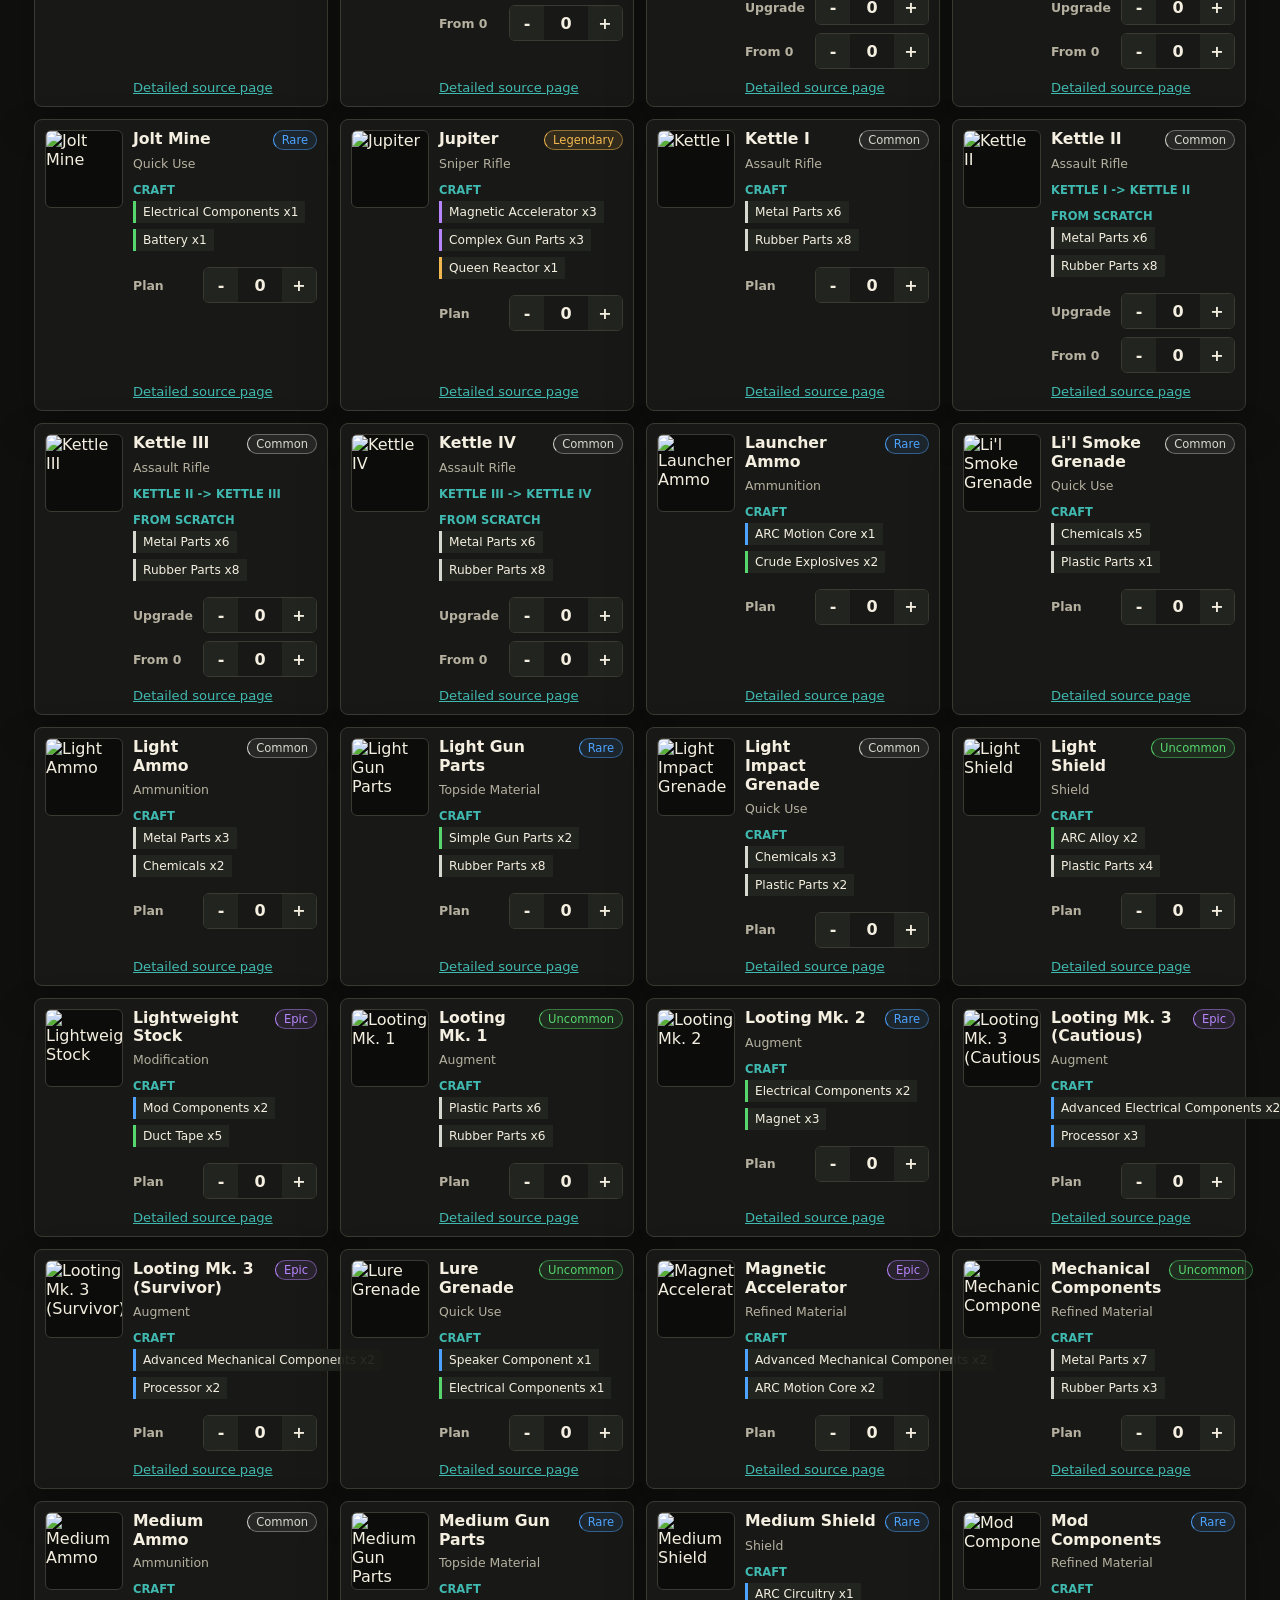
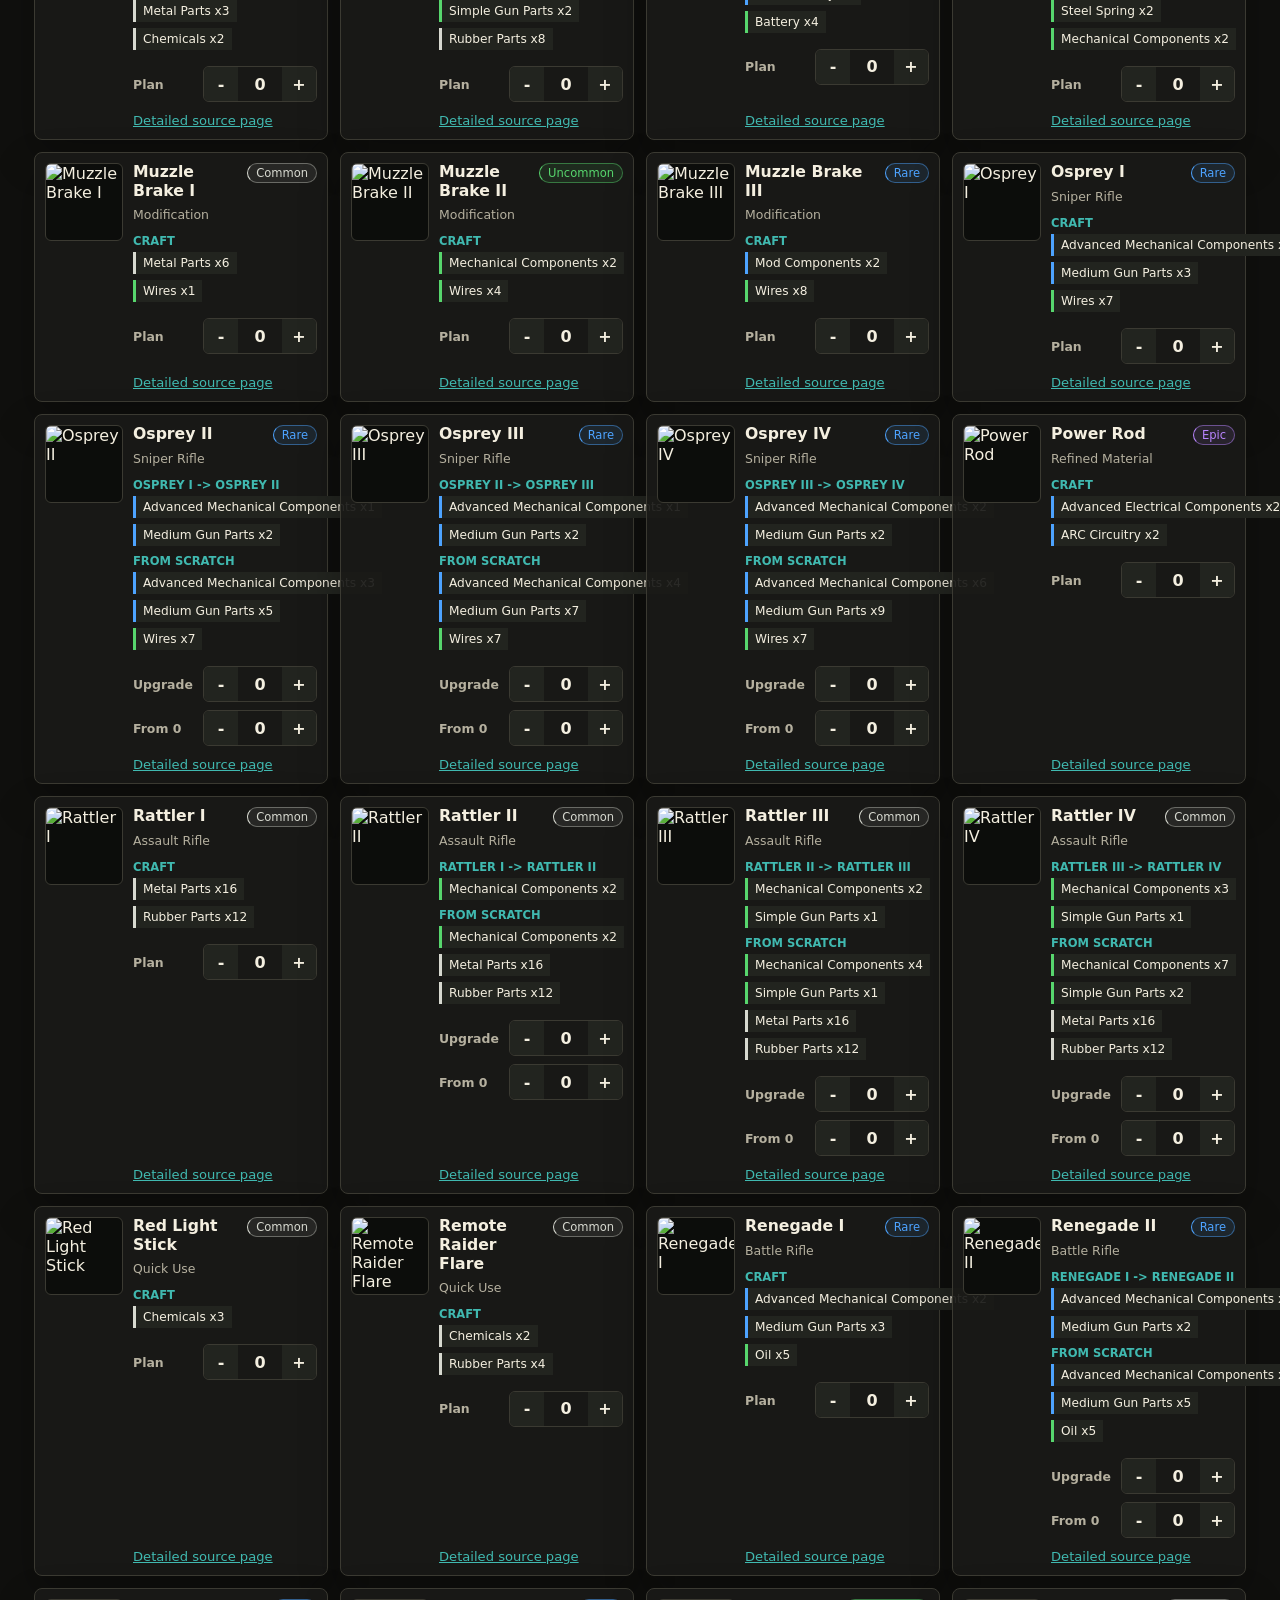
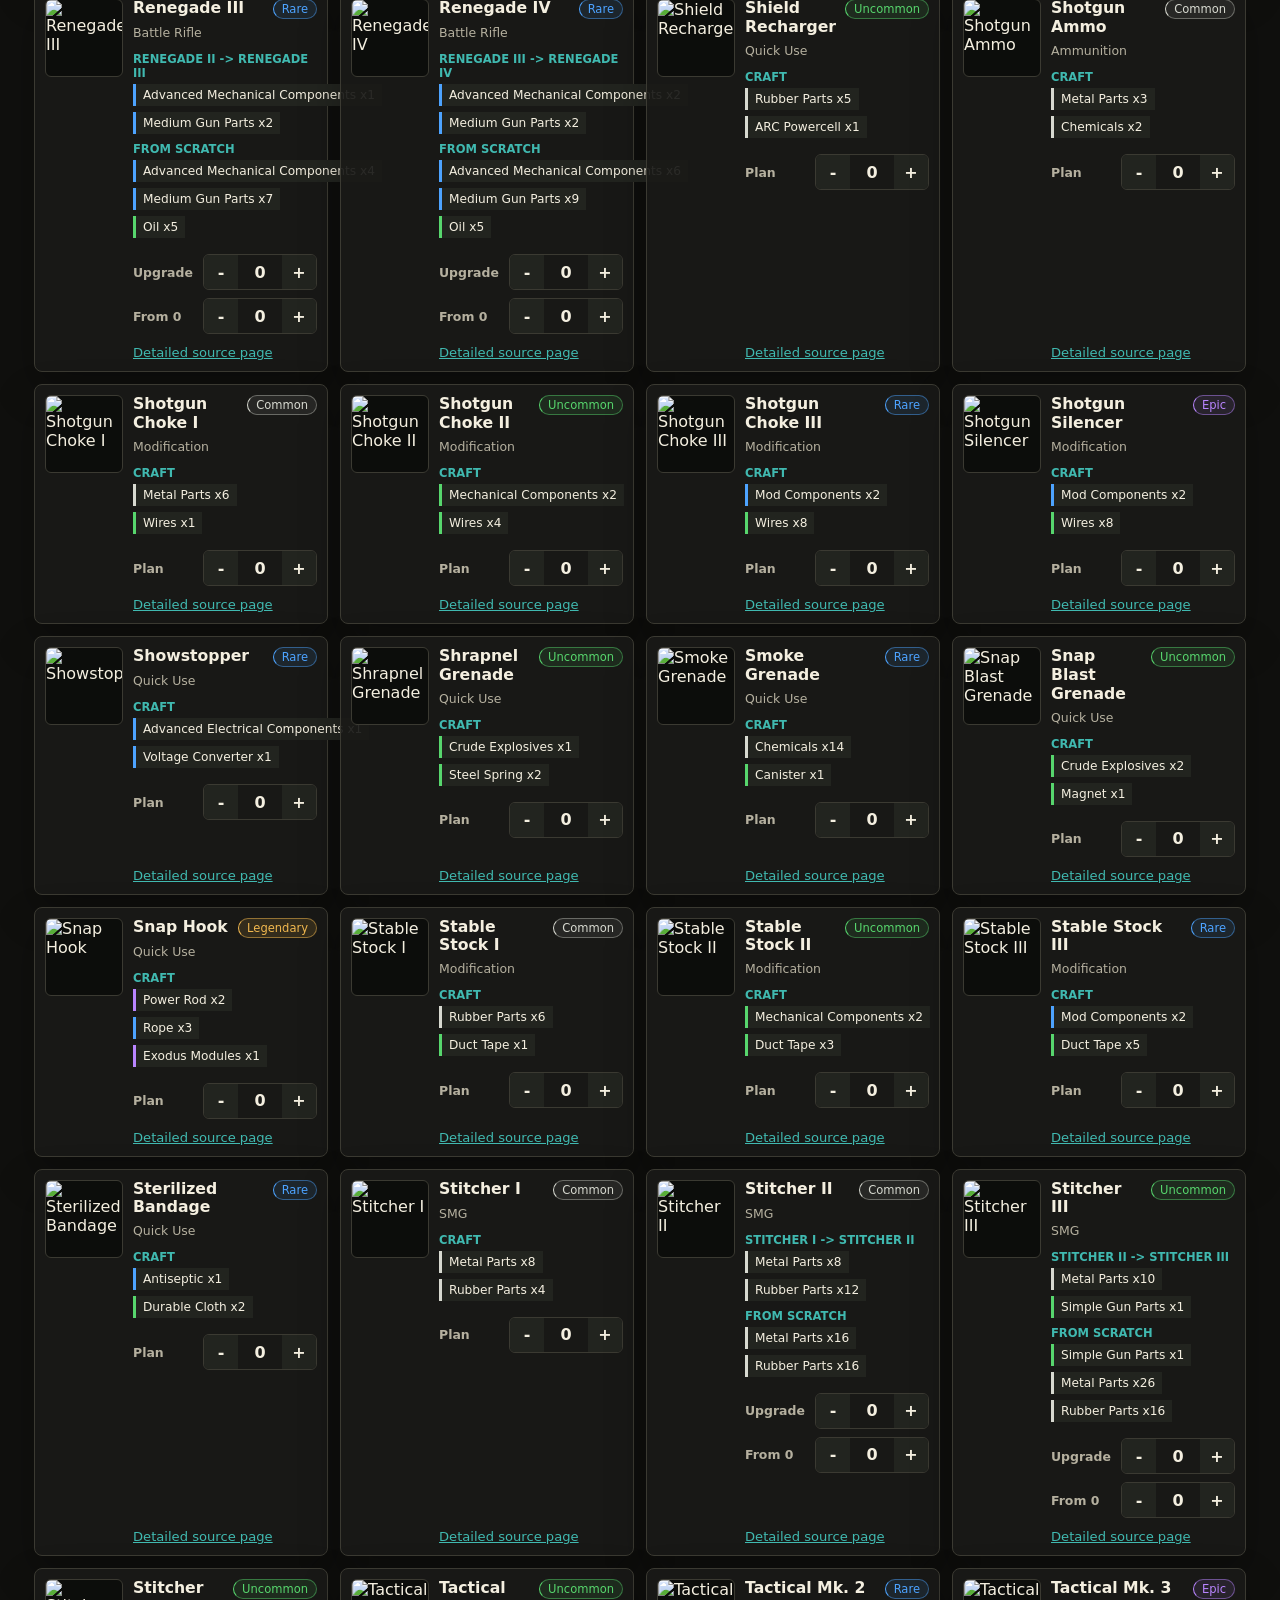
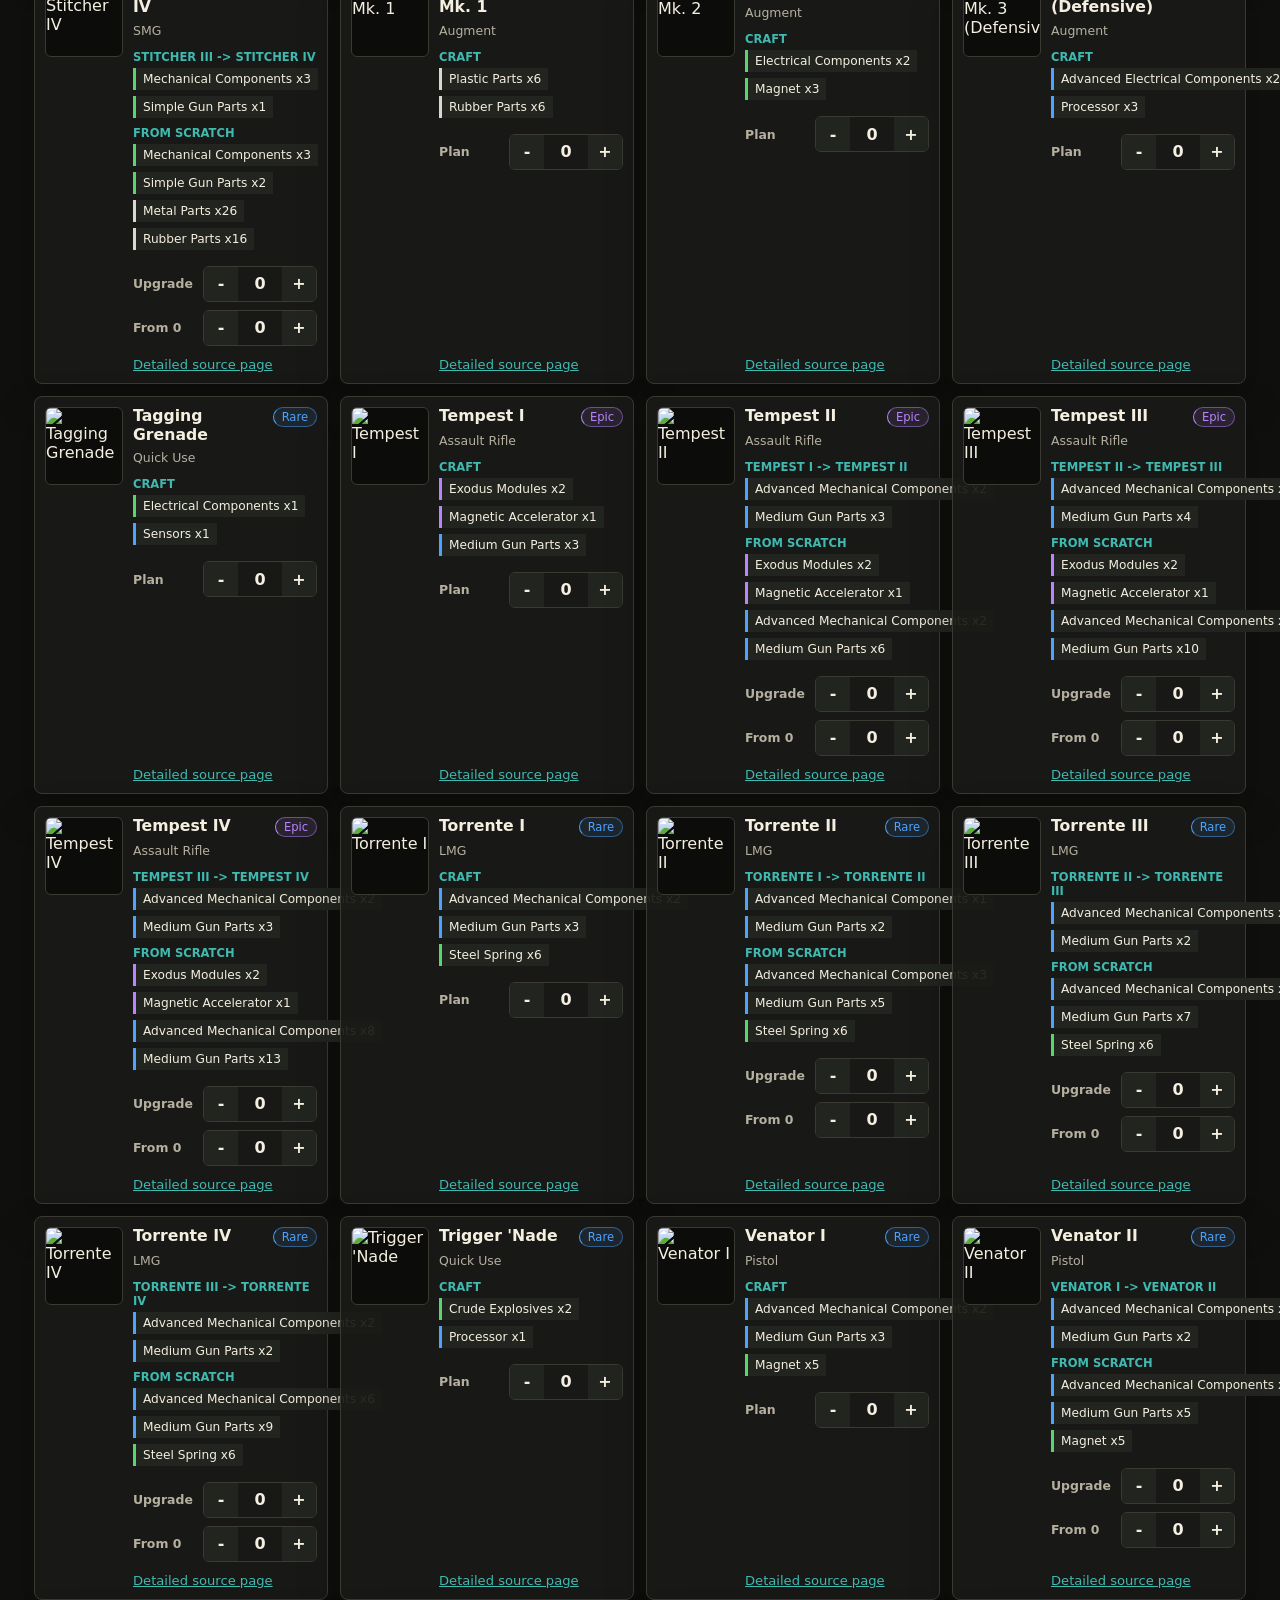
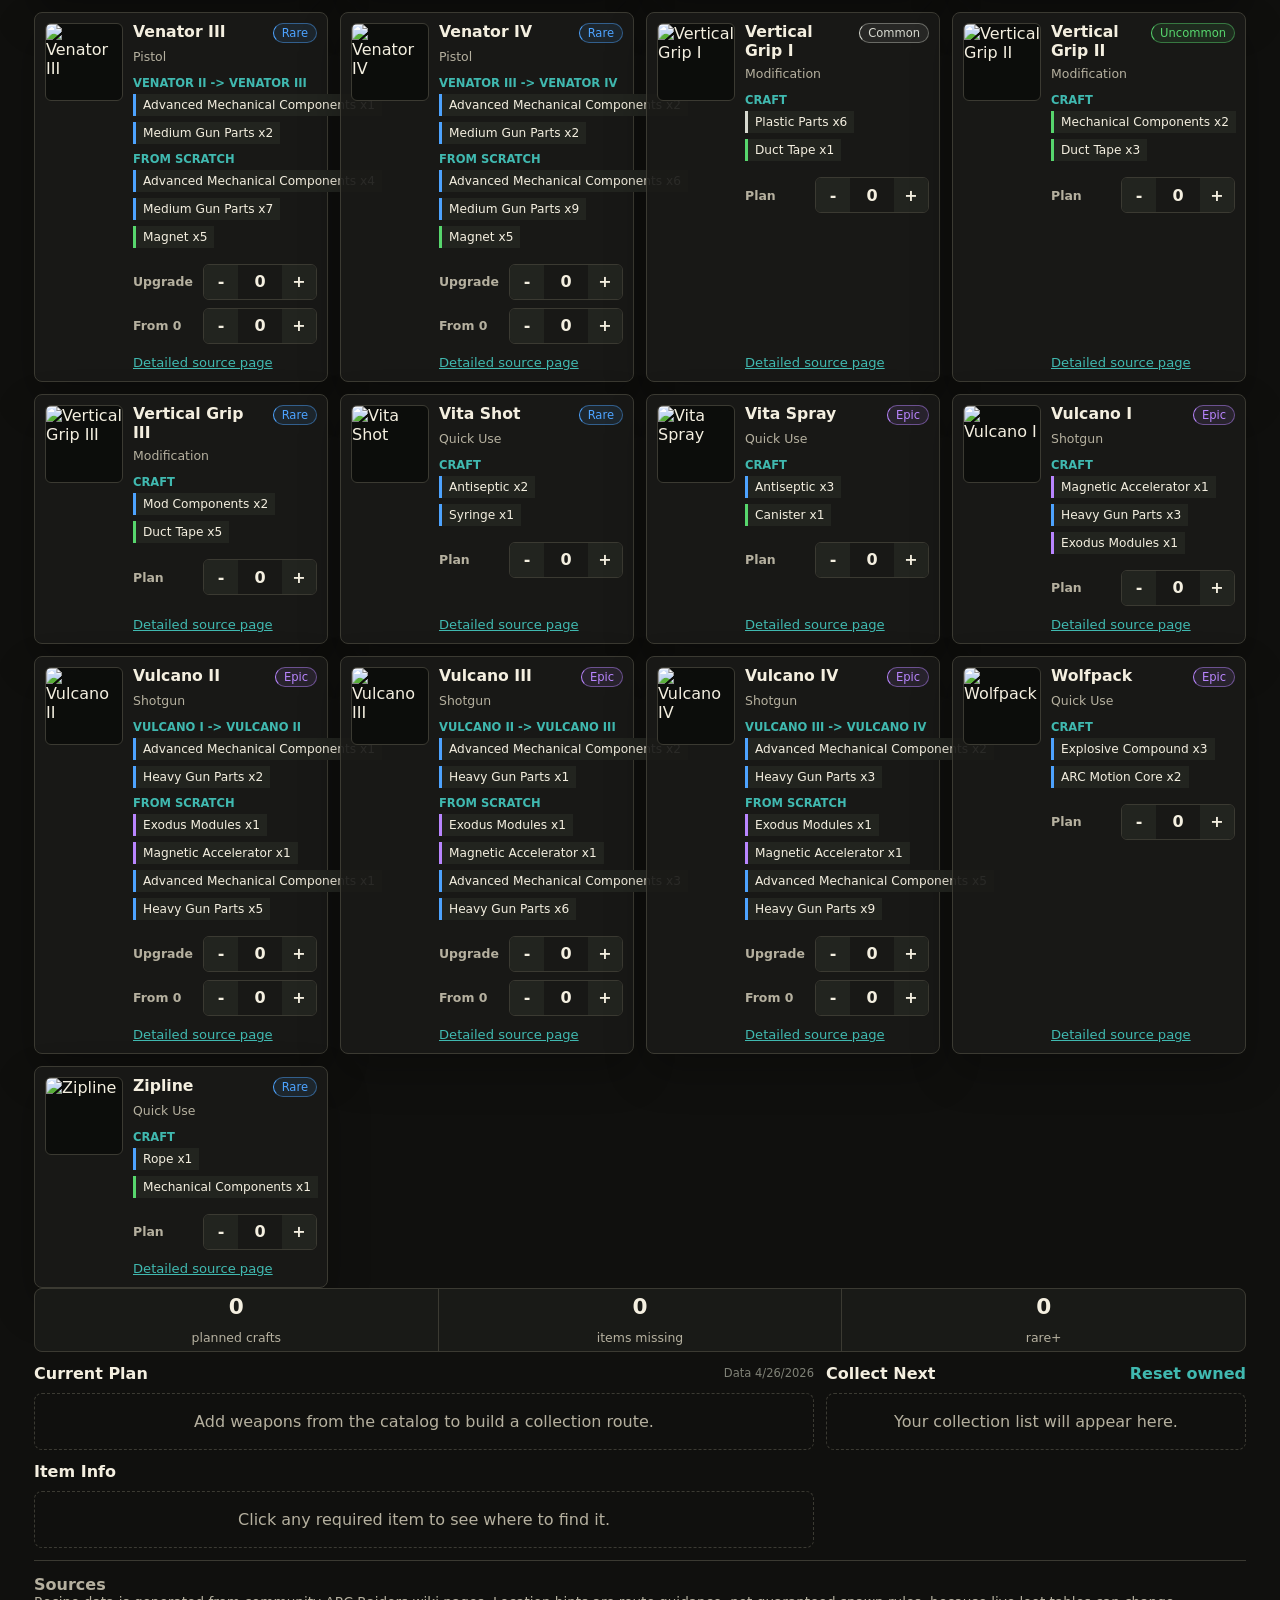
==== commit 4d620e7e: "Split planner into separate pages" ====
--- a/index.html
+++ b/index.html
@@ -4,7 +4,7 @@
     <meta charset="utf-8">
     <meta name="viewport" content="width=device-width, initial-scale=1">
     <title>ARC Raiders Craft Planner</title>
-    <link rel="stylesheet" href="styles.css?v=20260426-mobile-nav2">
+    <link rel="stylesheet" href="styles.css?v=20260426-page-layout">
   </head>
   <body>
     <header class="topbar">
@@ -17,15 +17,15 @@
         <button id="copyPlan" type="button" title="Copy shopping list">Copy list</button>
       </div>
     </header>
-    <nav class="quick-nav" aria-label="Quick navigation">
-      <a href="#planner">Plan</a>
-      <a href="#collect">Collect</a>
-      <a href="#catalog">Catalog</a>
-      <a href="#intel">Intel</a>
+    <nav class="quick-nav" aria-label="Primary navigation">
+      <a href="#catalog-page" data-view-link="catalog-page">Catalog</a>
+      <a href="#plan-page" data-view-link="plan-page">Plan</a>
+      <a href="#intel-page" data-view-link="intel-page">Intel</a>
+      <a href="#bench-page" data-view-link="bench-page">Benches</a>
     </nav>
 
-    <main class="layout">
-      <section class="catalog-panel">
+    <main class="app-shell">
+      <section id="catalog-page" class="view-page catalog-panel active">
         <div id="catalog-tools" class="controls">
           <label class="search">
             <span>Search</span>
@@ -41,31 +41,25 @@
           </label>
         </div>
         <div id="catalog" class="catalog" aria-live="polite"></div>
-
-        <details id="intel" class="info-drawer">
-          <summary>
-            <span>
-              <span class="eyebrow">Event & Map Intel</span>
-              <strong>Hurricane First Wave Caches</strong>
-            </span>
-            <span class="summary-hint">Open maps</span>
-          </summary>
-          <div id="mapIntel" class="intel-grid"></div>
-        </details>
-
-        <details id="benches" class="info-drawer">
-          <summary>
-            <span>
-              <span class="eyebrow">Hideout</span>
-              <strong>Bench Upgrades</strong>
-            </span>
-            <span class="summary-hint">Open upgrades</span>
-          </summary>
-          <div id="benchUpgrades" class="bench-grid"></div>
-        </details>
       </section>
 
-      <aside id="planner" class="plan-panel">
+      <section id="intel-page" class="view-page info-page">
+        <div class="page-heading">
+          <p class="eyebrow">Event & Map Intel</p>
+          <h2>Hurricane First Wave Caches</h2>
+        </div>
+          <div id="mapIntel" class="intel-grid"></div>
+      </section>
+
+      <section id="bench-page" class="view-page info-page">
+        <div class="page-heading">
+          <p class="eyebrow">Hideout</p>
+          <h2>Bench Upgrades</h2>
+        </div>
+          <div id="benchUpgrades" class="bench-grid"></div>
+      </section>
+
+      <section id="plan-page" class="view-page plan-panel">
         <section class="summary-band">
           <div>
             <span id="selectedCount" class="metric">0</span>
@@ -111,12 +105,12 @@
           <p>Recipe data is generated from community ARC Raiders wiki pages. Location hints are route guidance, not guaranteed spawn rules, because live loot tables can change.</p>
           <div id="sourceLinks" class="source-links"></div>
         </section>
-      </aside>
+      </section>
     </main>
 
     <div id="toast" class="toast" role="status" aria-live="polite"></div>
 
     <script src="arc-data.generated.js?v=20260426-data"></script>
-    <script src="app.js?v=20260426-canto-rare"></script>
+    <script src="app.js?v=20260426-page-layout"></script>
   </body>
 </html>
--- a/styles.css
+++ b/styles.css
@@ -121,7 +121,15 @@
 }
 
 .quick-nav {
-  display: none;
+  position: sticky;
+  top: 82px;
+  z-index: 5;
+  display: flex;
+  gap: 8px;
+  padding: 10px clamp(14px, 3vw, 34px);
+  border-bottom: 1px solid var(--line);
+  background: rgba(16, 16, 14, 0.9);
+  backdrop-filter: blur(12px);
 }
 
 .quick-nav a {
@@ -129,8 +137,8 @@
   display: inline-flex;
   align-items: center;
   border: 1px solid var(--line);
-  border-radius: 999px;
-  padding: 0 11px;
+  border-radius: 6px;
+  padding: 0 14px;
   background: rgba(34, 36, 31, 0.9);
   color: var(--ink);
   font-size: 0.82rem;
@@ -138,16 +146,43 @@
   text-decoration: none;
 }
 
-.layout {
-  display: grid;
-  grid-template-columns: minmax(0, 1fr) minmax(330px, 390px);
-  gap: 18px;
+.quick-nav a.active,
+.quick-nav a[aria-current="page"] {
+  border-color: var(--amber);
+  background: var(--amber);
+  color: #18140d;
+}
+
+.app-shell {
   padding: 16px clamp(14px, 3vw, 34px) 28px;
 }
 
+.view-page {
+  display: none;
+}
+
+.view-page.active {
+  display: block;
+}
+
 .catalog-panel,
-.plan-panel {
+.plan-panel,
+.info-page {
   min-width: 0;
+  max-width: 1480px;
+  margin: 0 auto;
+}
+
+.page-heading {
+  margin-bottom: 14px;
+  border: 1px solid var(--line);
+  border-radius: 8px;
+  background: rgba(25, 26, 23, 0.82);
+  padding: 14px;
+}
+
+.page-heading h2 {
+  font-size: 1.25rem;
 }
 
 .info-drawer {
@@ -400,9 +435,6 @@
 }
 
 .controls {
-  position: sticky;
-  top: 84px;
-  z-index: 4;
   display: grid;
   grid-template-columns: minmax(220px, 1fr) 170px 150px;
   gap: 12px;
@@ -539,6 +571,9 @@
   display: block;
   width: max-content;
   max-width: 100%;
+  overflow-wrap: anywhere;
+  text-align: left;
+  white-space: normal;
 }
 
 .recipe-item:hover {
@@ -620,11 +655,17 @@
   display: grid;
   gap: 12px;
   align-content: start;
-  position: sticky;
-  top: 96px;
-  max-height: calc(100vh - 112px);
-  overflow: auto;
-  padding-right: 4px;
+  grid-template-columns: minmax(0, 1fr) minmax(320px, 420px);
+  overflow: visible;
+}
+
+.plan-panel .summary-band,
+.plan-panel > section:first-of-type {
+  grid-column: 1 / -1;
+}
+
+.plan-panel .source-note {
+  grid-column: 1 / -1;
 }
 
 .summary-band {
@@ -847,46 +888,14 @@
 }
 
 @media (max-width: 980px) {
+  .plan-panel {
+    grid-template-columns: 1fr;
+  }
+}
+
+@media (max-width: 680px) {
   body {
     padding-bottom: 64px;
-  }
-
-  .layout {
-    grid-template-columns: 1fr;
-  }
-
-  .plan-panel {
-    position: static;
-    max-height: none;
-    padding-right: 0;
-  }
-
-  .quick-nav {
-    position: fixed;
-    left: 0;
-    right: 0;
-    bottom: 0;
-    z-index: 9;
-    width: 100%;
-    display: flex;
-    gap: 8px;
-    justify-content: space-between;
-    padding: 8px;
-    border-top: 1px solid var(--line);
-    background: rgba(16, 16, 14, 0.96);
-    backdrop-filter: blur(12px);
-  }
-
-  .quick-nav a {
-    flex: 1;
-    justify-content: center;
-    border-radius: 6px;
-    padding: 0 6px;
-  }
-}
-
-@media (max-width: 680px) {
-  body {
     scroll-padding-top: 92px;
   }
 
@@ -916,11 +925,35 @@
     min-height: 36px;
   }
 
-  .layout {
+  .app-shell {
     padding: 10px 8px 22px;
   }
 
+  .quick-nav {
+    position: fixed;
+    left: 0;
+    right: 0;
+    bottom: 0;
+    top: auto;
+    z-index: 9;
+    display: flex;
+    justify-content: space-between;
+    padding: 8px;
+    border-top: 1px solid var(--line);
+    border-bottom: 0;
+    background: rgba(16, 16, 14, 0.96);
+    backdrop-filter: blur(12px);
+  }
+
+  .quick-nav a {
+    flex: 1;
+    justify-content: center;
+    padding: 0 6px;
+  }
+
   .controls {
+    position: sticky;
+    z-index: 4;
     top: 0;
     grid-template-columns: 1fr 1fr;
     gap: 8px;
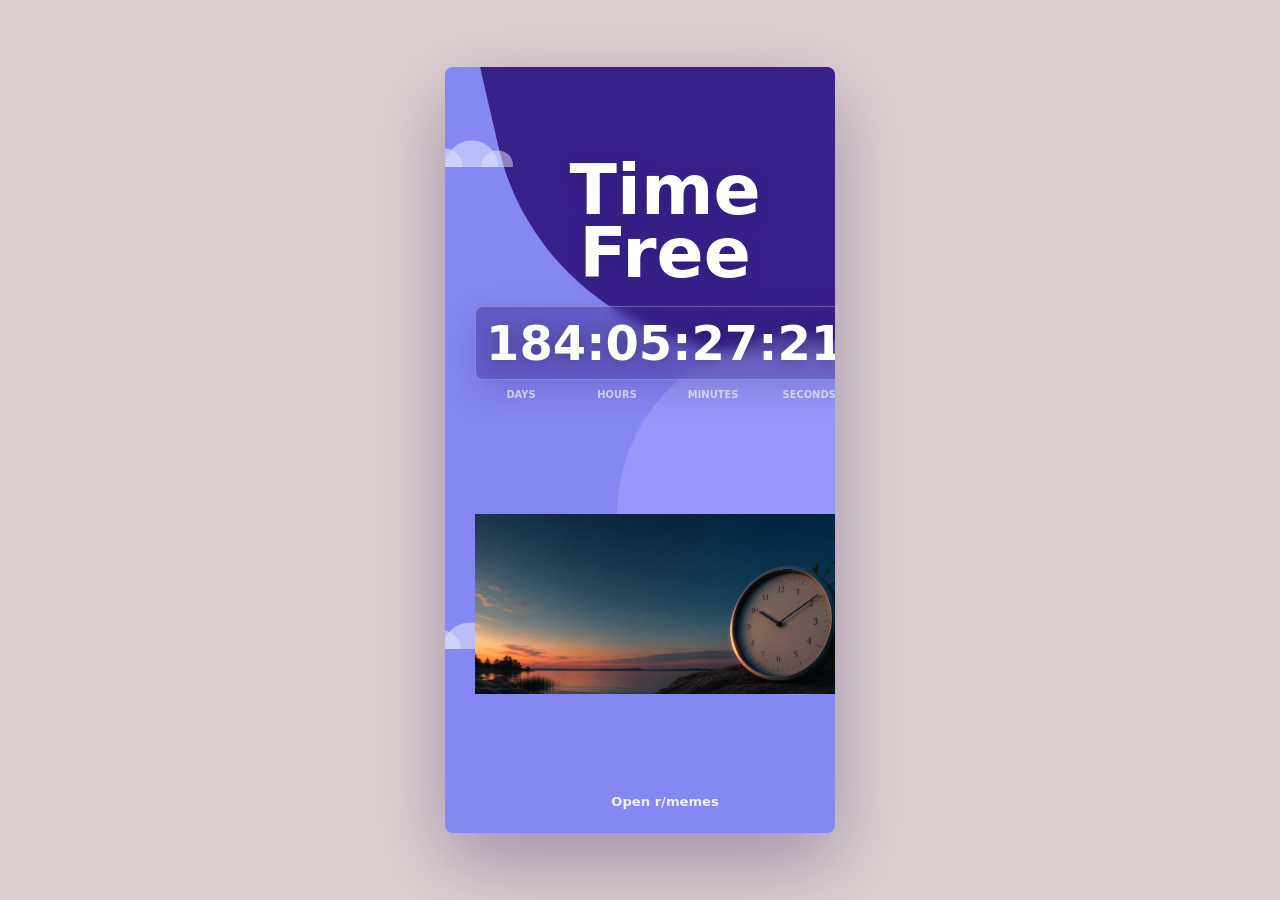
==== commit ee70966c: "Publish Time Free web app" ====
--- a/index.html
+++ b/index.html
@@ -3,114 +3,37 @@
   <head>
     <meta charset="utf-8">
     <meta name="viewport" content="width=device-width, initial-scale=1">
-    <title>ARC Raiders Craft Planner</title>
-    <link rel="stylesheet" href="styles.css?v=20260426-page-layout">
+    <meta name="theme-color" content="#8587f2">
+    <meta name="description" content="Time Free counts elapsed time with a fresh meme every refresh.">
+    <link rel="manifest" href="manifest.webmanifest">
+    <link rel="icon" href="assets/time-free-icon.svg" type="image/svg+xml">
+    <link rel="apple-touch-icon" href="assets/time-free-icon.svg">
+    <title>Time Free</title>
+    <link rel="stylesheet" href="styles.css?v=time-free-memes">
   </head>
   <body>
-    <header class="topbar">
-      <div>
-        <p class="eyebrow">ARC Raiders</p>
-        <h1>Craft Planner</h1>
-      </div>
-      <div class="top-actions">
-        <button id="clearPlan" class="ghost" type="button" title="Clear selected craftables">Clear</button>
-        <button id="copyPlan" type="button" title="Copy shopping list">Copy list</button>
-      </div>
-    </header>
-    <nav class="quick-nav" aria-label="Primary navigation">
-      <a href="#catalog-page" data-view-link="catalog-page">Catalog</a>
-      <a href="#plan-page" data-view-link="plan-page">Plan</a>
-      <a href="#intel-page" data-view-link="intel-page">Intel</a>
-      <a href="#bench-page" data-view-link="bench-page">Benches</a>
-    </nav>
+    <main class="app-shell" aria-labelledby="pageTitle">
+      <section class="app-screen">
+        <div class="art-panel" aria-hidden="true"></div>
 
-    <main class="app-shell">
-      <section id="catalog-page" class="view-page catalog-panel active">
-        <div id="catalog-tools" class="controls">
-          <label class="search">
-            <span>Search</span>
-            <input id="searchInput" type="search" placeholder="Weapon, ammo, material...">
-          </label>
-          <label>
-            <span>Type</span>
-            <select id="typeFilter"></select>
-          </label>
-          <label>
-            <span>Rarity</span>
-            <select id="rarityFilter"></select>
-          </label>
-        </div>
-        <div id="catalog" class="catalog" aria-live="polite"></div>
-      </section>
+        <section class="hero-panel" aria-label="Elapsed time">
+          <h1 id="pageTitle">Time Free</h1>
+          <strong id="elapsedTime" class="elapsed-time">00:00:00:00</strong>
+          <div class="time-labels" aria-hidden="true">
+            <span>Days</span>
+            <span>Hours</span>
+            <span>Minutes</span>
+            <span>Seconds</span>
+          </div>
 
-      <section id="intel-page" class="view-page info-page">
-        <div class="page-heading">
-          <p class="eyebrow">Event & Map Intel</p>
-          <h2>Hurricane First Wave Caches</h2>
-        </div>
-          <div id="mapIntel" class="intel-grid"></div>
-      </section>
-
-      <section id="bench-page" class="view-page info-page">
-        <div class="page-heading">
-          <p class="eyebrow">Hideout</p>
-          <h2>Bench Upgrades</h2>
-        </div>
-          <div id="benchUpgrades" class="bench-grid"></div>
-      </section>
-
-      <section id="plan-page" class="view-page plan-panel">
-        <section class="summary-band">
-          <div>
-            <span id="selectedCount" class="metric">0</span>
-            <span>planned crafts</span>
-          </div>
-          <div>
-            <span id="missingCount" class="metric">0</span>
-            <span>items missing</span>
-          </div>
-          <div>
-            <span id="rareCount" class="metric">0</span>
-            <span>rare+</span>
-          </div>
-        </section>
-
-        <section>
-          <div class="section-heading">
-            <h2>Current Plan</h2>
-            <span id="generatedAt"></span>
-          </div>
-          <div id="selectedList" class="selected-list"></div>
-        </section>
-
-        <section id="collect">
-          <div class="section-heading">
-            <h2>Collect Next</h2>
-            <button id="resetOwned" class="link-button" type="button">Reset owned</button>
-          </div>
-          <div id="materialsList" class="materials-list"></div>
-        </section>
-
-        <section>
-          <div class="section-heading">
-            <h2>Item Info</h2>
-          </div>
-          <div id="materialInfo" class="material-info">
-            <div class="empty">Click any required item to see where to find it.</div>
-          </div>
-        </section>
-
-        <section class="source-note">
-          <h2>Sources</h2>
-          <p>Recipe data is generated from community ARC Raiders wiki pages. Location hints are route guidance, not guaranteed spawn rules, because live loot tables can change.</p>
-          <div id="sourceLinks" class="source-links"></div>
+          <div class="meme-image" aria-hidden="true"></div>
+          <a id="memeCredit" class="meme-link" href="https://www.reddit.com/r/memes/" target="_blank" rel="noreferrer">
+            Open meme
+          </a>
         </section>
       </section>
     </main>
 
-    <div id="toast" class="toast" role="status" aria-live="polite"></div>
-
-    <script src="arc-data.generated.js?v=20260426-data"></script>
-    <script src="app.js?v=20260426-page-layout"></script>
+    <script src="app.js?v=time-free-memes"></script>
   </body>
 </html>
--- a/styles.css
+++ b/styles.css
@@ -1,21 +1,15 @@
 :root {
   color-scheme: dark;
-  --bg: #10100e;
-  --panel: #191a17;
-  --panel-2: #22241f;
-  --ink: #f4efe0;
-  --muted: #b5b09f;
-  --soft: #7f8176;
-  --line: #3b3a32;
-  --amber: #e7b34d;
-  --teal: #40b9b0;
-  --green: #57d66d;
-  --red: #d66b55;
-  --blue: #4da3ff;
-  --common: #d7d9d0;
-  --epic: #b985ff;
-  --legendary: #f1b84f;
-  --shadow: 0 18px 40px rgba(0, 0, 0, 0.25);
+  --ink: #ffffff;
+  --muted: rgba(255, 255, 255, 0.74);
+  --lavender: #8587f2;
+  --lavender-soft: #a5a6ff;
+  --purple: #39218a;
+  --purple-button: #5931a4;
+  --panel: rgba(255, 255, 255, 0.13);
+  --line: rgba(255, 255, 255, 0.26);
+  --shadow: 0 28px 80px rgba(28, 18, 92, 0.34);
+  --meme-background: url("assets/estonia-evening-clock.png");
 }
 
 * {
@@ -23,1019 +17,183 @@
 }
 
 body {
+  min-height: 100vh;
   margin: 0;
-  min-height: 100vh;
-  scroll-behavior: smooth;
-  scroll-padding-top: 96px;
-  background:
-    linear-gradient(180deg, rgba(64, 185, 176, 0.12), transparent 260px),
-    radial-gradient(circle at 85% 0%, rgba(231, 179, 77, 0.16), transparent 34rem),
-    var(--bg);
+  display: grid;
+  place-items: center;
   color: var(--ink);
-  font-family: "Segoe UI", system-ui, sans-serif;
-}
-
-button,
-input,
-select {
-  font: inherit;
-}
-
-button {
-  border: 1px solid var(--amber);
-  background: var(--amber);
-  color: #18140d;
-  min-height: 38px;
-  padding: 0 14px;
-  border-radius: 6px;
-  font-weight: 700;
-  cursor: pointer;
-}
-
-button:hover {
-  filter: brightness(1.08);
-}
-
-button.ghost {
-  background: transparent;
-  color: var(--ink);
-  border-color: var(--line);
-}
-
-.link-button {
-  border: 0;
-  background: transparent;
-  color: var(--teal);
-  padding: 0;
-  min-height: 0;
-}
-
-.topbar {
-  min-height: 82px;
-  display: flex;
-  flex-wrap: wrap;
-  align-items: center;
-  justify-content: space-between;
-  gap: 20px;
-  padding: 14px clamp(14px, 3vw, 34px);
-  border-bottom: 1px solid var(--line);
-  background: rgba(16, 16, 14, 0.84);
-  backdrop-filter: blur(12px);
-  position: sticky;
-  top: 0;
-  z-index: 5;
-}
-
-.eyebrow {
-  margin: 0 0 4px;
-  color: var(--teal);
-  text-transform: uppercase;
-  letter-spacing: 0.08em;
-  font-size: 0.78rem;
-  font-weight: 800;
+  font-family: "Segoe UI", Inter, system-ui, -apple-system, BlinkMacSystemFont, sans-serif;
+  background: #ded0d0;
 }
 
 h1,
-h2,
-h3,
 p {
   margin-top: 0;
 }
 
-h1 {
-  margin-bottom: 0;
-  font-size: clamp(1.65rem, 3vw, 2.5rem);
-  line-height: 0.95;
+.app-shell {
+  width: min(100%, 520px);
+  min-height: 100vh;
+  display: grid;
+  place-items: center;
+  padding: 18px;
 }
 
-h2 {
-  margin-bottom: 0;
-  font-size: 1rem;
+.app-screen {
+  position: relative;
+  width: min(100%, 390px);
+  min-height: min(760px, calc(100vh - 36px));
+  display: block;
+  overflow: hidden;
+  border-radius: 8px;
+  background: var(--lavender);
+  box-shadow: var(--shadow);
 }
 
-.top-actions {
-  display: flex;
-  gap: 10px;
-  flex-wrap: wrap;
-  justify-content: flex-end;
+.app-screen::before {
+  position: absolute;
+  right: -28%;
+  top: -15%;
+  width: 112%;
+  height: 54%;
+  content: "";
+  border-radius: 0 0 0 65%;
+  background: var(--purple);
+  transform: rotate(-13deg);
+  transform-origin: center;
 }
 
-.quick-nav {
-  position: sticky;
-  top: 82px;
-  z-index: 5;
-  display: flex;
-  gap: 8px;
-  padding: 10px clamp(14px, 3vw, 34px);
-  border-bottom: 1px solid var(--line);
-  background: rgba(16, 16, 14, 0.9);
-  backdrop-filter: blur(12px);
+.app-screen::after {
+  position: absolute;
+  right: -36%;
+  bottom: 18%;
+  width: 92%;
+  aspect-ratio: 1;
+  content: "";
+  border-radius: 50%;
+  background: rgba(165, 166, 255, 0.58);
 }
 
-.quick-nav a {
-  min-height: 32px;
-  display: inline-flex;
-  align-items: center;
-  border: 1px solid var(--line);
-  border-radius: 6px;
-  padding: 0 14px;
-  background: rgba(34, 36, 31, 0.9);
-  color: var(--ink);
-  font-size: 0.82rem;
-  font-weight: 800;
-  text-decoration: none;
+.art-panel {
+  position: absolute;
+  inset: 0;
+  pointer-events: none;
 }
 
-.quick-nav a.active,
-.quick-nav a[aria-current="page"] {
-  border-color: var(--amber);
-  background: var(--amber);
-  color: #18140d;
+.art-panel::before,
+.art-panel::after {
+  position: absolute;
+  width: 86px;
+  height: 28px;
+  content: "";
+  border-radius: 999px 999px 0 0;
+  background:
+    radial-gradient(circle at 20% 100%, rgba(255, 255, 255, 0.62) 0 18px, transparent 19px),
+    radial-gradient(circle at 52% 100%, rgba(255, 255, 255, 0.62) 0 26px, transparent 27px),
+    radial-gradient(circle at 82% 100%, rgba(255, 255, 255, 0.62) 0 16px, transparent 17px);
+  opacity: 0.72;
 }
 
-.app-shell {
-  padding: 16px clamp(14px, 3vw, 34px) 28px;
+.art-panel::before {
+  left: -18px;
+  top: 72px;
 }
 
-.view-page {
-  display: none;
+.art-panel::after {
+  left: -20px;
+  bottom: 184px;
 }
 
-.view-page.active {
-  display: block;
+.hero-panel {
+  position: relative;
+  z-index: 1;
+  align-self: center;
+  display: grid;
+  justify-items: center;
+  padding: 92px 30px 24px;
+  text-align: center;
 }
 
-.catalog-panel,
-.plan-panel,
-.info-page {
-  min-width: 0;
-  max-width: 1480px;
-  margin: 0 auto;
+h1 {
+  max-width: 9ch;
+  margin-bottom: 22px;
+  color: #fff;
+  font-size: clamp(2.7rem, 14vw, 4.35rem);
+  line-height: 0.9;
+  letter-spacing: 0;
+  text-shadow: 0 4px 18px rgba(31, 18, 96, 0.32);
 }
 
-.page-heading {
-  margin-bottom: 14px;
-  border: 1px solid var(--line);
-  border-radius: 8px;
-  background: rgba(25, 26, 23, 0.82);
-  padding: 14px;
-}
-
-.page-heading h2 {
-  font-size: 1.25rem;
-}
-
-.info-drawer {
-  margin-top: 14px;
-  border: 1px solid var(--line);
-  border-radius: 8px;
-  background: rgba(25, 26, 23, 0.76);
-  box-shadow: var(--shadow);
-  overflow: hidden;
-}
-
-.info-drawer > summary {
-  min-height: 62px;
-  display: flex;
-  align-items: center;
-  justify-content: space-between;
-  gap: 12px;
-  padding: 12px 14px;
-  cursor: pointer;
-  list-style: none;
-}
-
-.info-drawer > summary::-webkit-details-marker {
-  display: none;
-}
-
-.info-drawer > summary::after {
-  content: "+";
-  width: 30px;
-  height: 30px;
-  display: grid;
-  place-items: center;
-  border: 1px solid var(--line);
-  border-radius: 6px;
-  background: var(--panel-2);
-  color: var(--ink);
-  font-weight: 900;
-}
-
-.info-drawer[open] > summary {
-  border-bottom: 1px solid var(--line);
-}
-
-.info-drawer[open] > summary::after {
-  content: "-";
-}
-
-.info-drawer .eyebrow {
-  display: block;
-  margin-bottom: 3px;
-  font-size: 0.7rem;
-}
-
-.summary-hint {
-  margin-left: auto;
-  color: var(--muted);
-  font-size: 0.78rem;
-  font-weight: 800;
-}
-
-.intel-grid {
-  display: grid;
-  grid-template-columns: repeat(auto-fit, minmax(230px, 1fr));
-  gap: 12px;
-  padding: 14px;
-}
-
-.bench-grid {
-  display: grid;
-  grid-template-columns: repeat(auto-fit, minmax(240px, 1fr));
-  gap: 12px;
-  padding: 14px;
-}
-
-.intel-card,
-.bench-card {
-  border: 1px solid var(--line);
-  border-radius: 8px;
-  background: rgba(20, 21, 17, 0.9);
-  padding: 12px;
-}
-
-.intel-card.wide {
-  grid-column: 1 / -1;
-}
-
-.intel-card-head {
-  display: flex;
-  align-items: start;
-  justify-content: space-between;
-  gap: 10px;
-  margin-bottom: 8px;
-}
-
-.intel-card h3 {
-  margin: 0;
-  font-size: 1rem;
-}
-
-.bench-card {
-  display: flex;
-  flex-direction: column;
-}
-
-.bench-card-head {
-  display: flex;
-  align-items: start;
-  justify-content: space-between;
-  gap: 10px;
-  margin-bottom: 8px;
-}
-
-.bench-card-head > div:nth-child(2) {
-  flex: 1;
-  min-width: 0;
-}
-
-.bench-icon {
-  width: 52px;
-  aspect-ratio: 1 / 1;
-  display: grid;
-  place-items: center;
-  flex: 0 0 auto;
-  border: 1px solid var(--line);
-  border-radius: 6px;
-  background: #0c0d0b;
-}
-
-.bench-icon svg {
-  width: 34px;
-  height: 34px;
-  fill: var(--muted);
-  stroke: var(--muted);
-  stroke-width: 3;
-  stroke-linecap: round;
-  stroke-linejoin: round;
-}
-
-.bench-icon-weapon svg { fill: var(--amber); stroke: var(--amber); }
-.bench-icon-gear svg { fill: var(--blue); stroke: var(--blue); }
-.bench-icon-medical svg { fill: var(--green); stroke: var(--green); }
-.bench-icon-explosive svg { fill: var(--red); stroke: var(--red); }
-.bench-icon-refiner svg { fill: var(--epic); stroke: var(--epic); }
-.bench-icon-utility svg { fill: var(--teal); stroke: var(--teal); }
-
-.bench-card-head h3 {
-  margin: 0 0 4px;
-  font-size: 1rem;
-}
-
-.bench-card-head p {
-  margin: 0;
-  color: var(--muted);
-  font-size: 0.84rem;
-}
-
-.bench-level + .bench-level {
-  margin-top: 8px;
-}
-
-.compact-empty {
-  padding: 12px;
-  font-size: 0.86rem;
-}
-
-.intel-card p {
-  margin-bottom: 10px;
-  color: var(--muted);
-  font-size: 0.9rem;
-}
-
-.intel-tips,
-.target-grid,
-.map-tabs {
-  display: flex;
-  flex-wrap: wrap;
-  gap: 8px;
-}
-
-.intel-tips span {
-  border-left: 3px solid var(--teal);
-  background: var(--panel-2);
-  padding: 5px 8px;
-  color: var(--muted);
-  font-size: 0.78rem;
-}
-
-.compact-list {
-  margin: 0 0 12px;
-  padding-left: 18px;
-  color: var(--muted);
-  font-size: 0.86rem;
-}
-
-.compact-list li + li {
-  margin-top: 4px;
-}
-
-.target-chip {
-  min-height: 48px;
-  display: grid;
-  align-content: center;
-  gap: 2px;
-  border-color: var(--line);
-  background: var(--panel-2);
-  color: var(--ink);
-  text-align: left;
-}
-
-.target-chip span {
-  color: var(--muted);
-  font-size: 0.72rem;
-  text-transform: uppercase;
-}
-
-.target-chip:disabled {
-  cursor: not-allowed;
-  opacity: 0.62;
-}
-
-.embedded-map-card {
-  padding: 12px;
-}
-
-.map-tabs {
-  margin-bottom: 10px;
-}
-
-.map-tab {
-  min-height: 34px;
-  border-color: var(--line);
-  background: var(--panel-2);
-  color: var(--ink);
-}
-
-.map-tab.active {
-  border-color: var(--amber);
-  background: var(--amber);
-  color: #18140d;
-}
-
-.cache-map-frame {
+.elapsed-time {
   width: 100%;
-  height: min(68vh, 680px);
-  min-height: 420px;
   display: block;
   border: 1px solid var(--line);
   border-radius: 8px;
-  background: #0c0d0b;
+  padding: 12px 10px;
+  background: rgba(55, 33, 135, 0.42);
+  box-shadow: 0 12px 32px rgba(31, 18, 96, 0.18);
+  color: #fff;
+  font-size: clamp(2rem, 10vw, 3rem);
+  line-height: 1;
+  font-variant-numeric: tabular-nums;
+  text-shadow: 0 3px 18px rgba(0, 0, 0, 0.34);
+  backdrop-filter: blur(6px);
 }
 
-.controls {
+.time-labels {
+  width: 100%;
   display: grid;
-  grid-template-columns: minmax(220px, 1fr) 170px 150px;
-  gap: 12px;
-  margin-bottom: 12px;
-  padding: 10px;
-  border: 1px solid var(--line);
-  border-radius: 8px;
-  background: rgba(16, 16, 14, 0.9);
-  backdrop-filter: blur(12px);
-}
-
-label span {
-  display: block;
-  margin-bottom: 6px;
-  color: var(--muted);
-  font-size: 0.78rem;
-  font-weight: 700;
-  text-transform: uppercase;
-}
-
-input,
-select {
-  width: 100%;
-  min-height: 42px;
-  border: 1px solid var(--line);
-  border-radius: 6px;
-  background: #141511;
-  color: var(--ink);
-  padding: 0 12px;
-}
-
-.catalog {
-  display: grid;
-  grid-template-columns: repeat(auto-fill, minmax(240px, 1fr));
-  gap: 12px;
-}
-
-.craft-card,
-.material-card,
-.selected-row {
-  border: 1px solid var(--line);
-  border-radius: 8px;
-  background: rgba(25, 26, 23, 0.92);
-  box-shadow: var(--shadow);
-}
-
-.craft-card {
-  display: grid;
-  grid-template-columns: 78px minmax(0, 1fr);
-  gap: 10px;
-  padding: 10px;
-  min-height: 176px;
-}
-
-.thumb {
-  width: 78px;
-  aspect-ratio: 1 / 1;
-  display: grid;
-  place-items: center;
-  background: #0c0d0b;
-  border: 1px solid var(--line);
-  border-radius: 6px;
-  overflow: hidden;
-}
-
-.thumb img {
-  width: 100%;
-  height: 100%;
-  object-fit: contain;
-}
-
-.craft-body {
-  display: flex;
-  flex-direction: column;
-  min-width: 0;
-}
-
-.craft-title {
-  display: flex;
-  gap: 8px;
-  align-items: start;
-  justify-content: space-between;
-  margin-bottom: 6px;
-}
-
-.craft-title h3 {
-  margin: 0;
-  font-size: 0.98rem;
-  line-height: 1.2;
-}
-
-.pill {
-  display: inline-flex;
-  align-items: center;
-  border: 1px solid var(--line);
-  border-radius: 999px;
-  padding: 2px 8px;
-  color: var(--muted);
-  font-size: 0.72rem;
-  white-space: nowrap;
-}
-
-.meta {
-  display: flex;
-  flex-wrap: wrap;
-  gap: 6px;
-  margin-bottom: 6px;
-  color: var(--muted);
-  font-size: 0.78rem;
-}
-
-.recipe {
-  display: grid;
-  grid-template-columns: 1fr;
-  justify-items: start;
-  gap: 6px;
-  margin: 4px 0 8px;
-}
-
-.recipe span,
-.recipe-item {
-  background: var(--panel-2);
-  border-left: 3px solid var(--soft);
-  border-top: 0;
-  border-right: 0;
-  border-bottom: 0;
-  border-radius: 0;
-  padding: 4px 7px;
-  font-size: 0.76rem;
-  color: var(--ink);
-  min-height: 0;
-  font-weight: 400;
-  cursor: pointer;
-  display: block;
-  width: max-content;
-  max-width: 100%;
-  overflow-wrap: anywhere;
-  text-align: left;
-  white-space: normal;
-}
-
-.recipe-item:hover {
-  background: #2a2d25;
-}
-
-.recipe-title {
-  margin-top: 6px;
-  color: var(--teal);
-  font-size: 0.72rem;
+  grid-template-columns: repeat(4, 1fr);
+  gap: 4px;
+  margin-top: 9px;
+  color: rgba(255, 255, 255, 0.72);
+  font-size: 0.62rem;
   font-weight: 800;
   text-transform: uppercase;
 }
 
-.recipe-block {
-  margin-bottom: 8px;
+.meme-image {
+  width: 100%;
+  height: min(50vh, 360px);
+  min-height: 300px;
+  margin-top: 24px;
+  background-image: var(--meme-background);
+  background-repeat: no-repeat;
+  background-size: contain;
+  background-position: center;
 }
 
-.craft-source-row {
-  margin-top: auto;
-  padding-top: 8px;
-}
-
-.craft-source-row a,
-.material-source-links a {
+.meme-link {
+  max-width: 100%;
+  margin-top: 10px;
+  overflow: hidden;
+  color: rgba(255, 255, 255, 0.88);
   font-size: 0.82rem;
-}
-
-.card-actions {
-  display: flex;
-  align-items: center;
-  gap: 8px;
-}
-
-.card-actions.stacked {
-  align-items: flex-start;
-  flex-direction: column;
-}
-
-.plan-control {
-  width: 100%;
-  display: flex;
-  align-items: center;
-  justify-content: space-between;
-  gap: 10px;
-}
-
-.plan-control > span {
-  color: var(--muted);
-  font-size: 0.78rem;
   font-weight: 800;
-}
-
-.stepper {
-  display: grid;
-  grid-template-columns: 34px 44px 34px;
-  align-items: center;
-  min-height: 36px;
-  border: 1px solid var(--line);
-  border-radius: 6px;
-  overflow: hidden;
-}
-
-.stepper button {
-  min-height: 34px;
-  padding: 0;
-  border: 0;
-  border-radius: 0;
-  background: var(--panel-2);
-  color: var(--ink);
-}
-
-.stepper output {
-  text-align: center;
-  font-weight: 800;
-}
-
-.plan-panel {
-  display: grid;
-  gap: 12px;
-  align-content: start;
-  grid-template-columns: minmax(0, 1fr) minmax(320px, 420px);
-  overflow: visible;
-}
-
-.plan-panel .summary-band,
-.plan-panel > section:first-of-type {
-  grid-column: 1 / -1;
-}
-
-.plan-panel .source-note {
-  grid-column: 1 / -1;
-}
-
-.summary-band {
-  display: grid;
-  grid-template-columns: repeat(3, 1fr);
-  gap: 1px;
-  overflow: hidden;
-  border: 1px solid var(--line);
-  border-radius: 8px;
-  background: var(--line);
-}
-
-.summary-band div {
-  min-height: 62px;
-  display: grid;
-  place-items: center;
-  text-align: center;
-  background: var(--panel);
-  color: var(--muted);
-  font-size: 0.78rem;
-}
-
-.metric {
-  display: block;
-  color: var(--ink);
-  font-size: 1.35rem;
-  font-weight: 900;
-}
-
-.section-heading {
-  display: flex;
-  align-items: center;
-  justify-content: space-between;
-  gap: 12px;
-  margin-bottom: 10px;
-}
-
-#generatedAt {
-  color: var(--soft);
-  font-size: 0.72rem;
-}
-
-.selected-list,
-.materials-list {
-  display: grid;
-  gap: 8px;
-}
-
-.selected-row {
-  display: grid;
-  grid-template-columns: minmax(0, 1fr) auto;
-  gap: 10px;
-  padding: 10px;
-}
-
-.selected-row strong {
-  display: block;
-  overflow: hidden;
+  text-decoration: underline;
+  text-decoration-thickness: 1px;
+  text-underline-offset: 4px;
   text-overflow: ellipsis;
   white-space: nowrap;
 }
 
-.material-card,
-.material-info-card {
-  padding: 10px;
-  border-left-width: 4px;
-}
+@media (max-width: 520px) {
+  .app-shell {
+    padding: 0;
+  }
 
-.material-info-head {
-  display: grid;
-  grid-template-columns: 74px minmax(0, 1fr);
-  gap: 12px;
-  align-items: center;
-  margin-bottom: 10px;
-}
+  .app-screen {
+    width: 100%;
+    min-height: 100vh;
+    border-radius: 0;
+  }
 
-.material-info-head h3 {
-  margin-bottom: 6px;
-}
+  .hero-panel {
+    padding-inline: 24px;
+  }
 
-.material-info-thumb {
-  width: 74px;
-  aspect-ratio: 1 / 1;
-  display: grid;
-  place-items: center;
-  border: 1px solid var(--line);
-  border-radius: 6px;
-  background: #0c0d0b;
-}
-
-.material-info-thumb img {
-  width: 100%;
-  height: 100%;
-  object-fit: contain;
-}
-
-.material-head {
-  display: grid;
-  grid-template-columns: minmax(0, 1fr) auto;
-  gap: 8px;
-  align-items: start;
-}
-
-.material-head h3 {
-  margin-bottom: 5px;
-  font-size: 1rem;
-}
-
-.qty {
-  text-align: right;
-  font-weight: 900;
-  color: var(--amber);
-}
-
-.owned-control {
-  display: grid;
-  grid-template-columns: 1fr 82px;
-  gap: 8px;
-  align-items: center;
-  margin: 12px 0;
-}
-
-.owned-control input {
-  min-height: 34px;
-}
-
-.hints {
-  margin: 10px 0 0;
-  padding-left: 18px;
-  color: var(--muted);
-  font-size: 0.88rem;
-}
-
-.hints li + li {
-  margin-top: 5px;
-}
-
-.source-note {
-  color: var(--muted);
-  border-top: 1px solid var(--line);
-  padding-top: 14px;
-  font-size: 0.85rem;
-}
-
-.source-links {
-  display: flex;
-  flex-wrap: wrap;
-  gap: 8px;
-  align-items: center;
-}
-
-.material-source-links {
-  margin-top: 16px;
-}
-
-a {
-  color: var(--teal);
-}
-
-.empty {
-  border: 1px dashed var(--line);
-  border-radius: 8px;
-  padding: 18px;
-  color: var(--muted);
-  text-align: center;
-}
-
-.toast {
-  position: fixed;
-  left: 50%;
-  bottom: 20px;
-  transform: translateX(-50%) translateY(90px);
-  background: var(--ink);
-  color: #17130c;
-  border-radius: 6px;
-  padding: 10px 14px;
-  font-weight: 800;
-  transition: transform 160ms ease;
-  z-index: 10;
-}
-
-.toast.show {
-  transform: translateX(-50%) translateY(0);
-}
-
-.rarity-Common { border-left-color: var(--common) !important; }
-.rarity-Uncommon { border-left-color: var(--green) !important; }
-.rarity-Rare { border-left-color: var(--blue) !important; }
-.rarity-Epic { border-left-color: var(--epic) !important; }
-.rarity-Legendary { border-left-color: var(--legendary) !important; }
-
-.rarity-label.rarity-Common {
-  color: var(--common);
-  border-color: rgba(215, 217, 208, 0.38);
-  background: rgba(215, 217, 208, 0.08);
-}
-
-.rarity-label.rarity-Uncommon {
-  color: var(--green);
-  border-color: rgba(87, 214, 109, 0.46);
-  background: rgba(87, 214, 109, 0.1);
-}
-
-.rarity-label.rarity-Rare {
-  color: var(--blue);
-  border-color: rgba(77, 163, 255, 0.46);
-  background: rgba(77, 163, 255, 0.1);
-}
-
-.rarity-label.rarity-Epic {
-  color: var(--epic);
-  border-color: rgba(185, 133, 255, 0.48);
-  background: rgba(185, 133, 255, 0.1);
-}
-
-.rarity-label.rarity-Legendary {
-  color: var(--legendary);
-  border-color: rgba(241, 184, 79, 0.5);
-  background: rgba(241, 184, 79, 0.12);
-}
-
-@media (max-width: 980px) {
-  .plan-panel {
-    grid-template-columns: 1fr;
+  .meme-image {
+    height: 46vh;
+    min-height: 280px;
   }
 }
-
-@media (max-width: 680px) {
-  body {
-    padding-bottom: 64px;
-    scroll-padding-top: 92px;
-  }
-
-  .topbar {
-    position: static;
-    min-height: 0;
-    align-items: stretch;
-    flex-direction: column;
-    gap: 10px;
-    padding: 10px 12px;
-  }
-
-  .topbar .eyebrow {
-    display: none;
-  }
-
-  h1 {
-    font-size: 1.55rem;
-  }
-
-  .top-actions {
-    display: grid;
-    grid-template-columns: 1fr 1fr;
-  }
-
-  .top-actions button {
-    min-height: 36px;
-  }
-
-  .app-shell {
-    padding: 10px 8px 22px;
-  }
-
-  .quick-nav {
-    position: fixed;
-    left: 0;
-    right: 0;
-    bottom: 0;
-    top: auto;
-    z-index: 9;
-    display: flex;
-    justify-content: space-between;
-    padding: 8px;
-    border-top: 1px solid var(--line);
-    border-bottom: 0;
-    background: rgba(16, 16, 14, 0.96);
-    backdrop-filter: blur(12px);
-  }
-
-  .quick-nav a {
-    flex: 1;
-    justify-content: center;
-    padding: 0 6px;
-  }
-
-  .controls {
-    position: sticky;
-    z-index: 4;
-    top: 0;
-    grid-template-columns: 1fr 1fr;
-    gap: 8px;
-    padding: 8px;
-  }
-
-  .controls .search {
-    grid-column: 1 / -1;
-  }
-
-  .craft-card {
-    grid-template-columns: 64px minmax(0, 1fr);
-    min-height: 0;
-  }
-
-  .thumb {
-    width: 64px;
-  }
-
-  .catalog {
-    grid-template-columns: 1fr;
-  }
-
-  .craft-title {
-    align-items: flex-start;
-  }
-
-  .pill {
-    font-size: 0.68rem;
-  }
-
-  .card-actions.stacked {
-    gap: 6px;
-  }
-
-  .summary-band {
-    grid-template-columns: repeat(3, minmax(0, 1fr));
-  }
-
-  .summary-band div {
-    min-height: 54px;
-    font-size: 0.7rem;
-  }
-
-  .metric {
-    font-size: 1.15rem;
-  }
-
-  .selected-row {
-    grid-template-columns: 1fr;
-  }
-
-  .selected-row .stepper {
-    justify-self: stretch;
-    grid-template-columns: 1fr 1fr 1fr;
-  }
-
-  .material-info-head {
-    grid-template-columns: 58px minmax(0, 1fr);
-  }
-
-  .material-info-thumb {
-    width: 58px;
-  }
-
-  .info-drawer > summary {
-    min-height: 54px;
-    padding: 10px;
-  }
-
-  .summary-hint {
-    display: none;
-  }
-
-  .intel-grid,
-  .bench-grid {
-    grid-template-columns: 1fr;
-    padding: 10px;
-  }
-
-  .cache-map-frame {
-    height: 72vh;
-    min-height: 360px;
-  }
-}
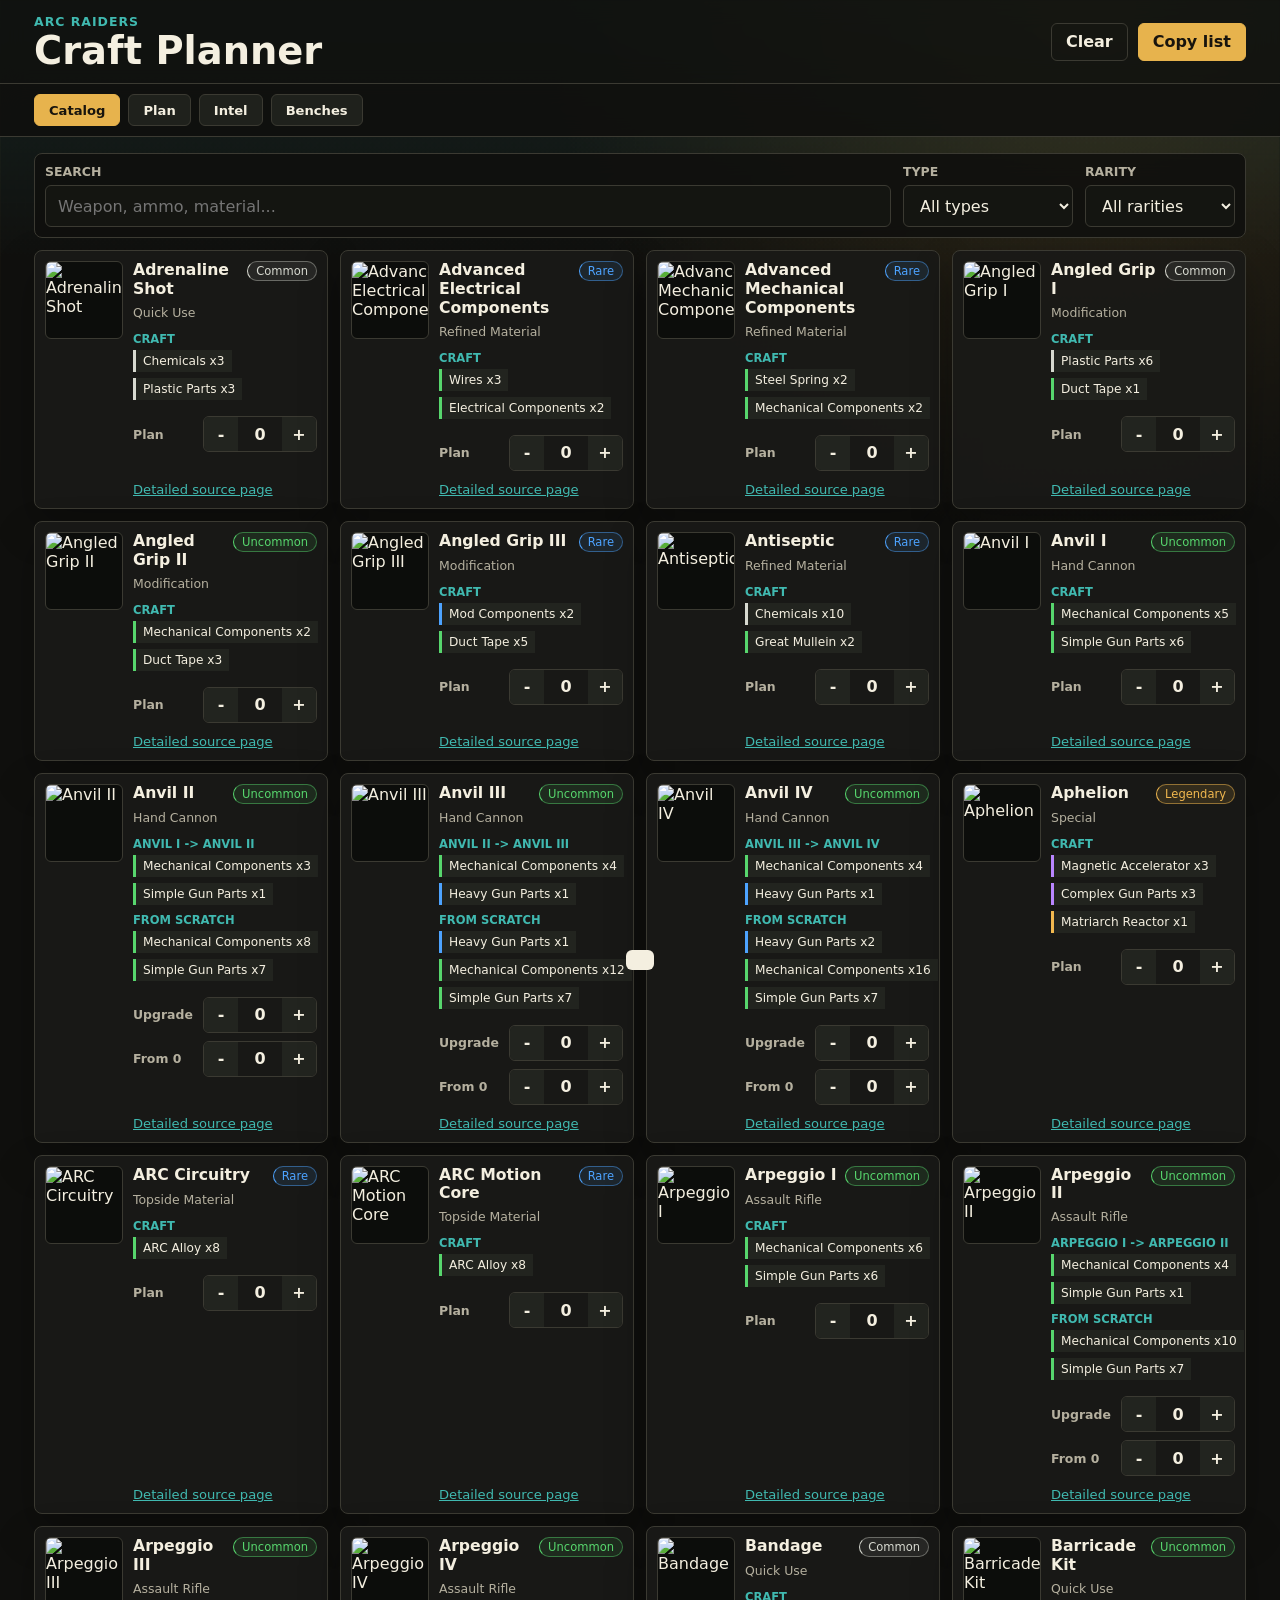
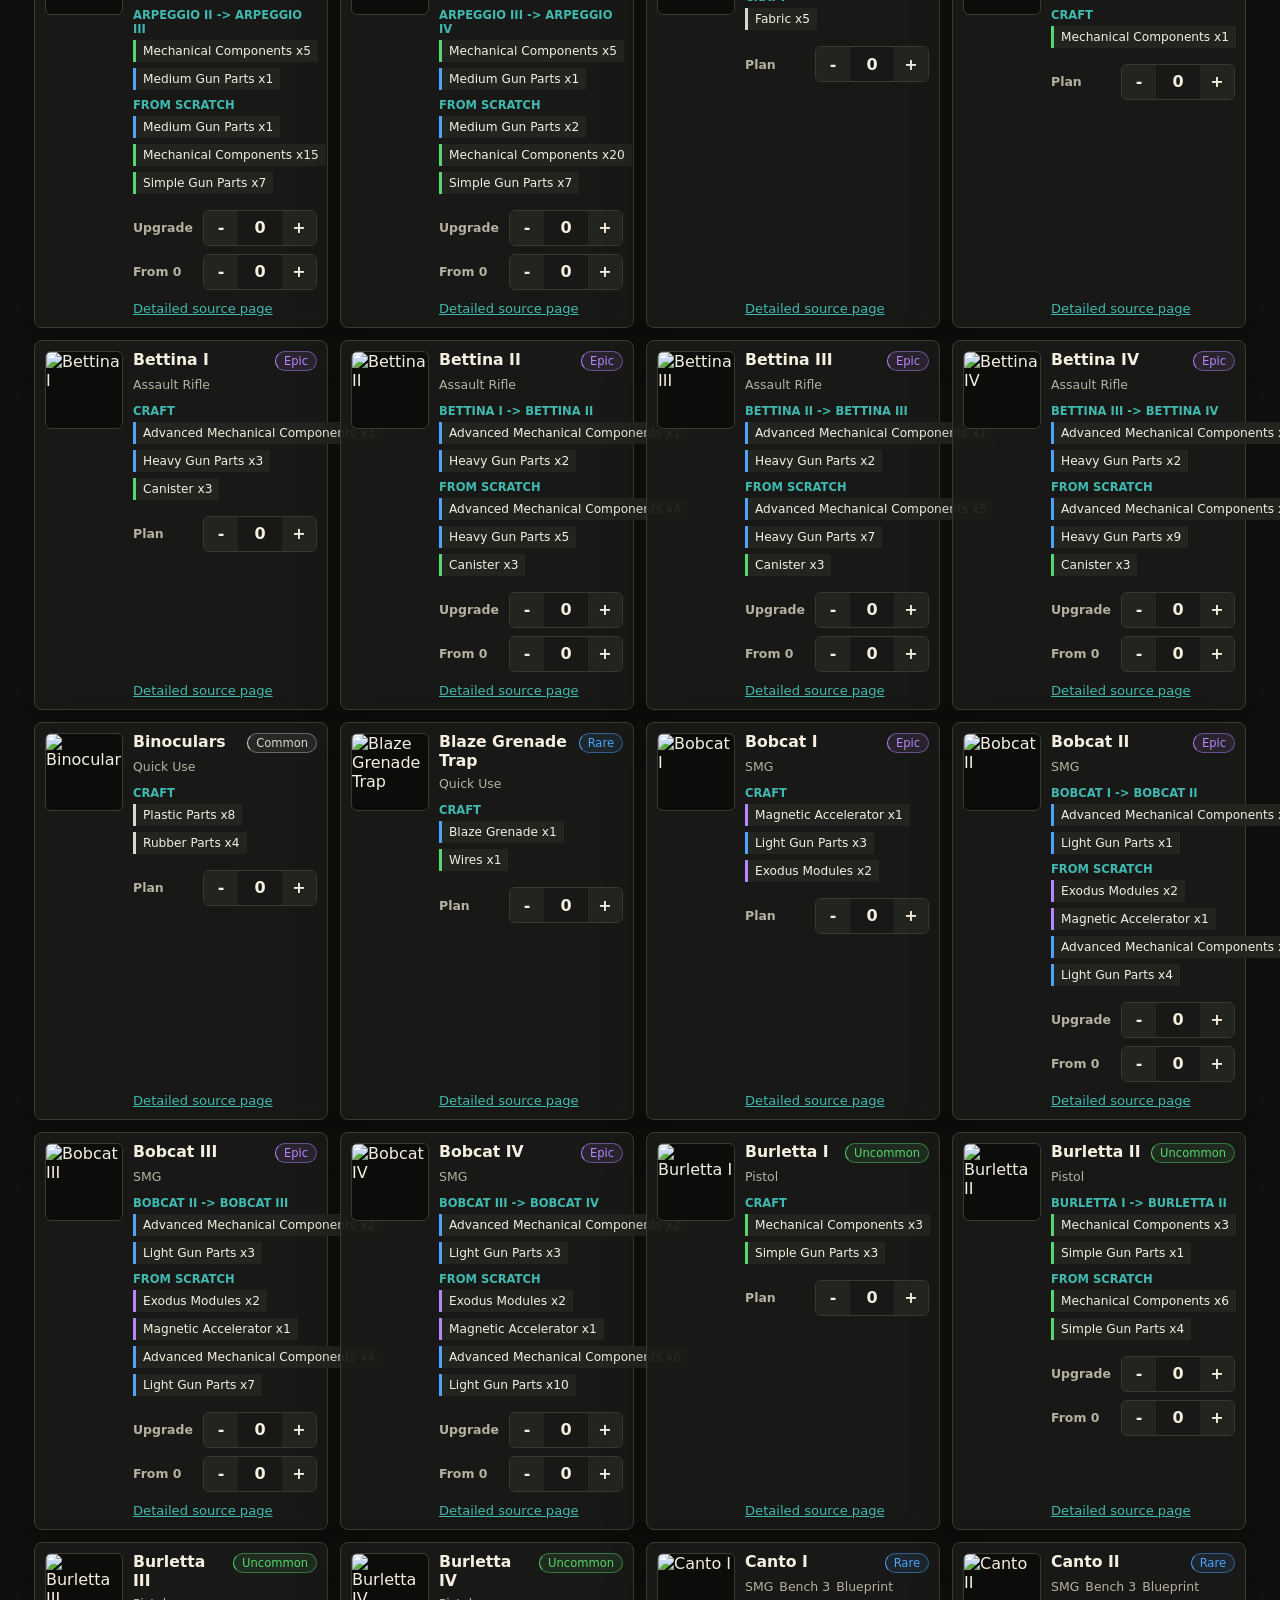
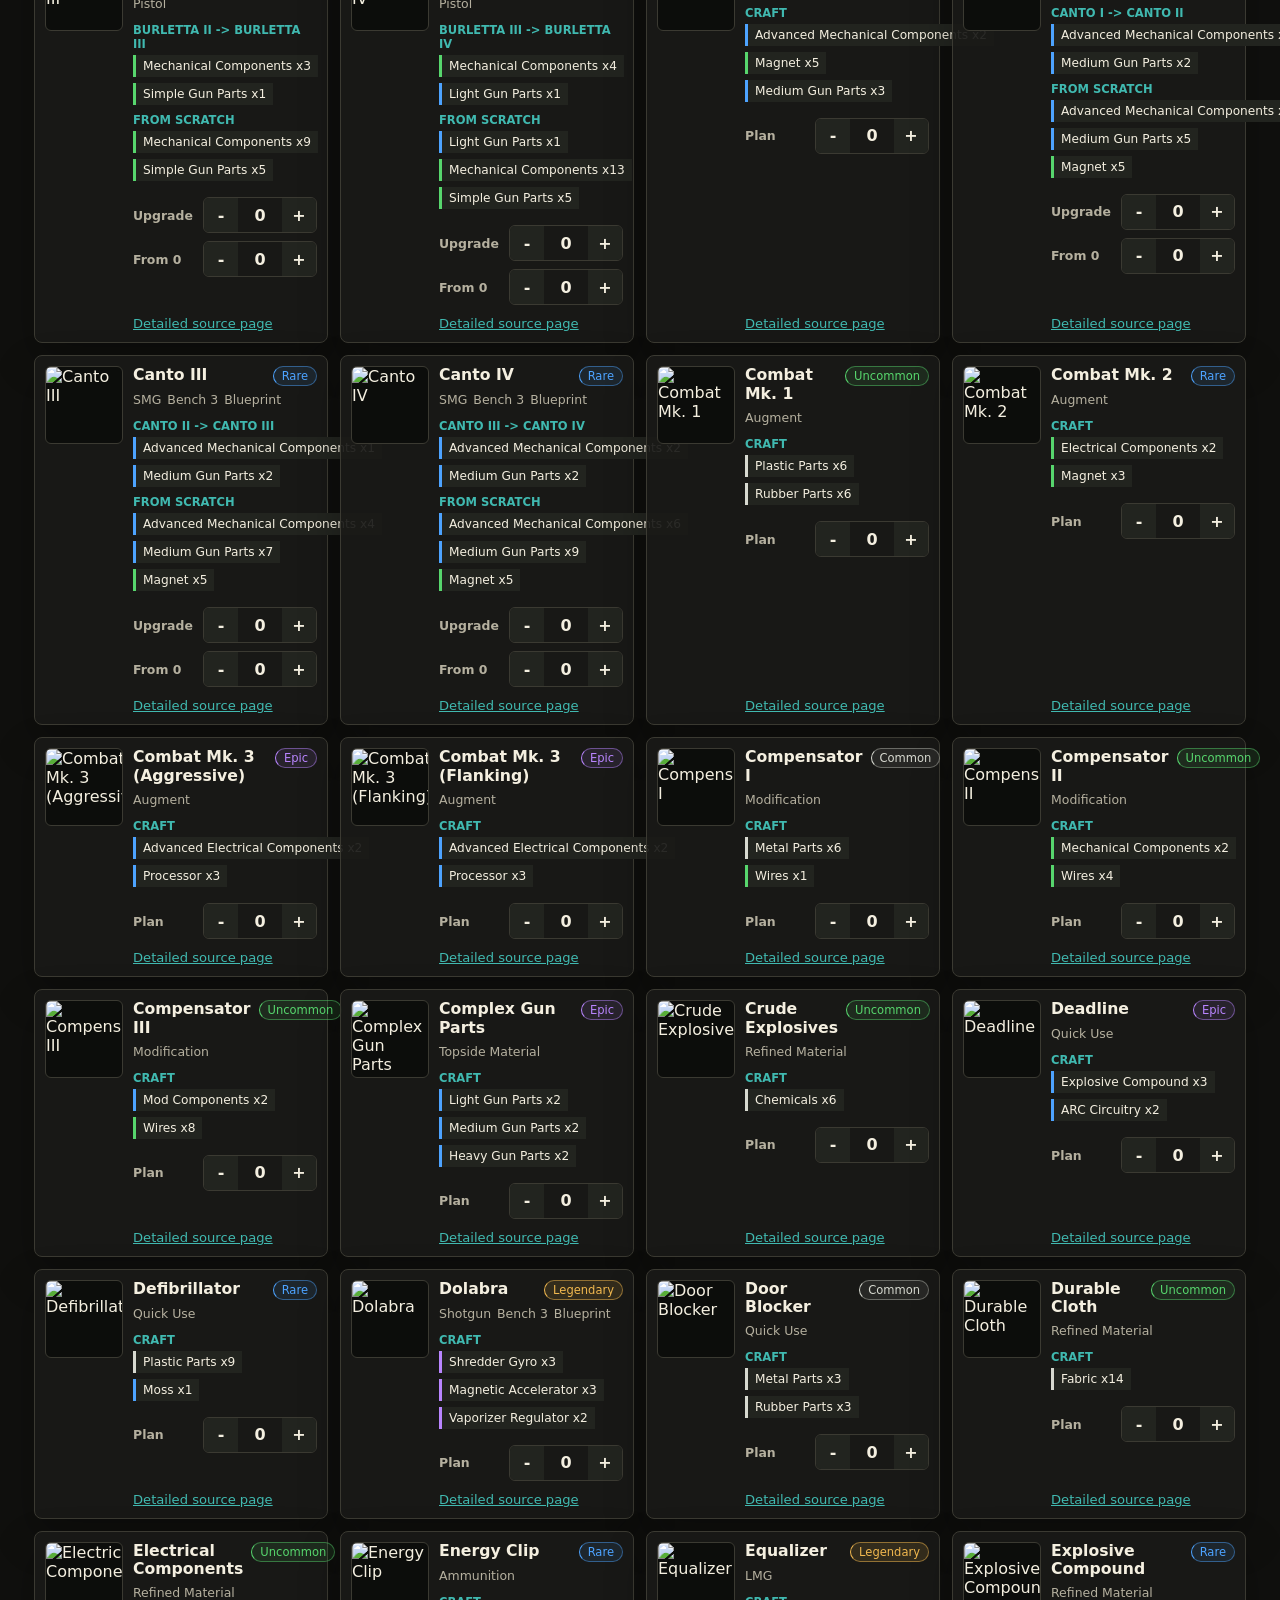
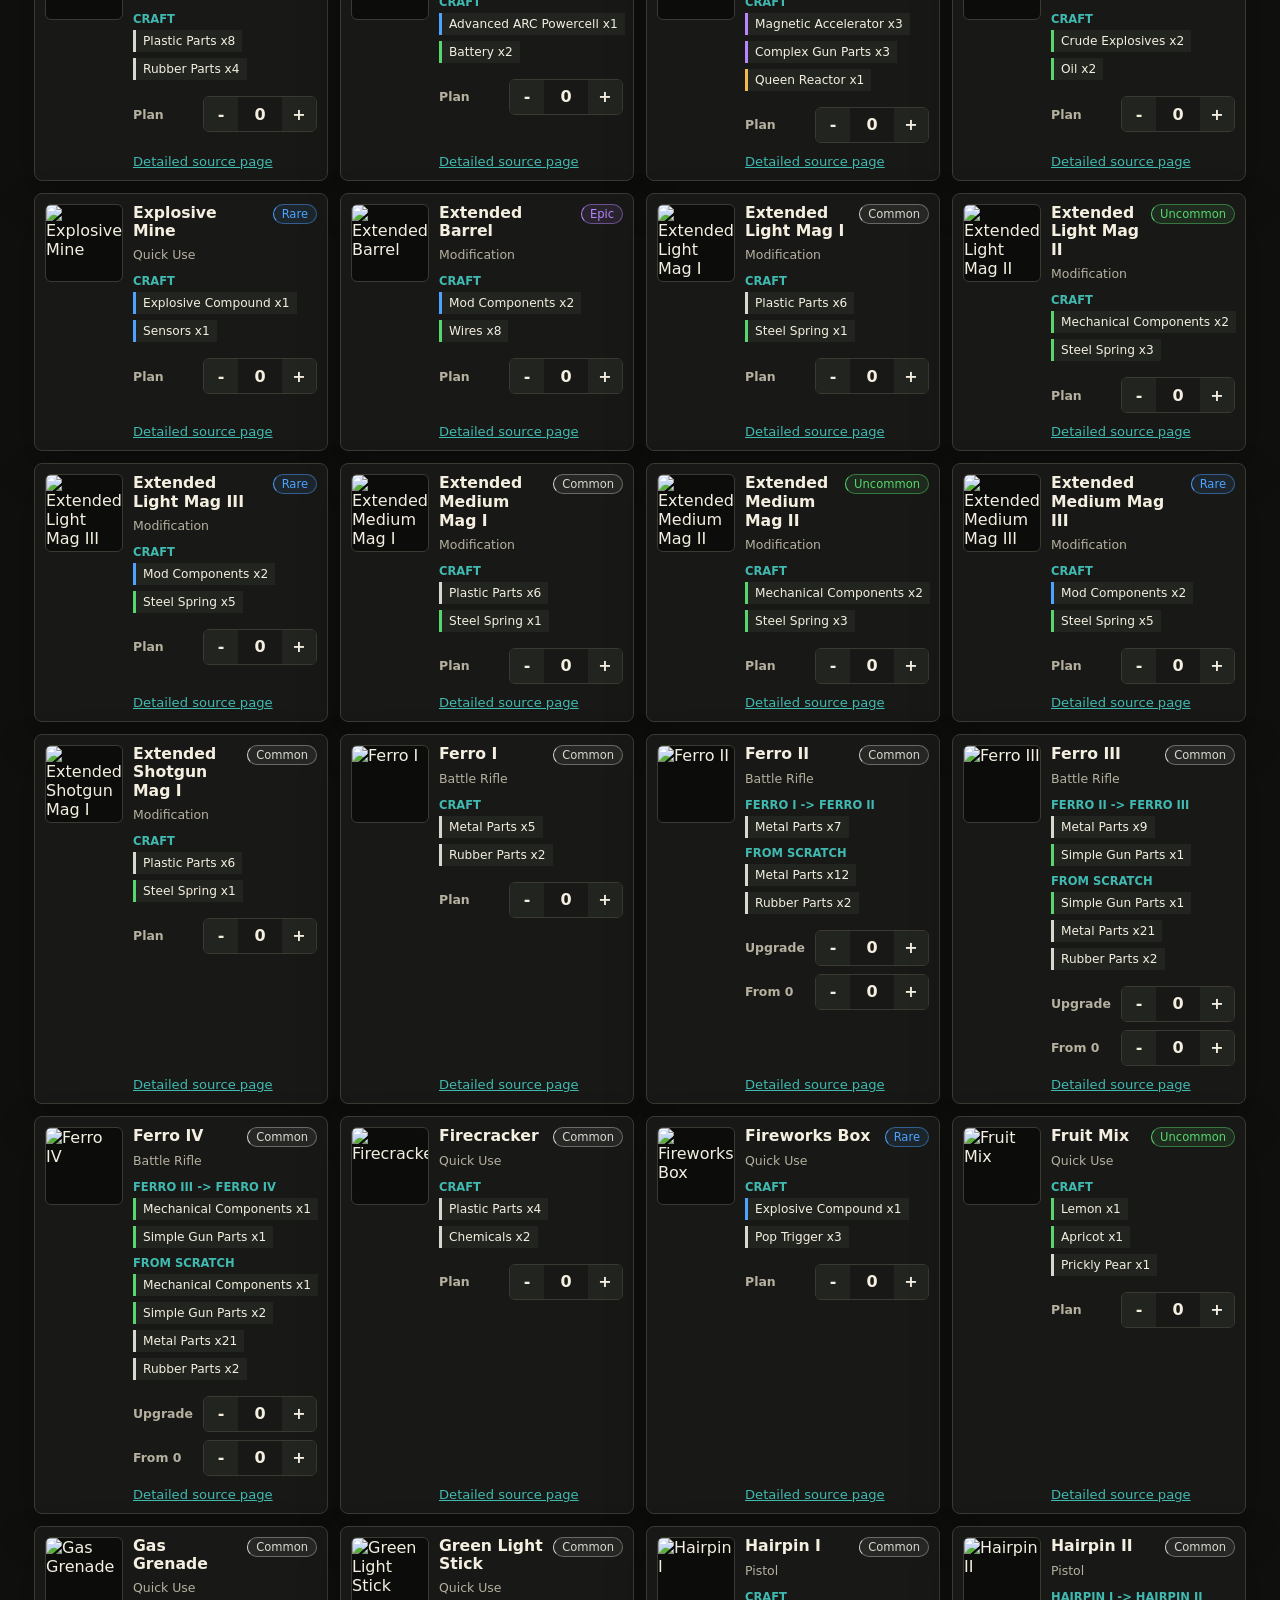
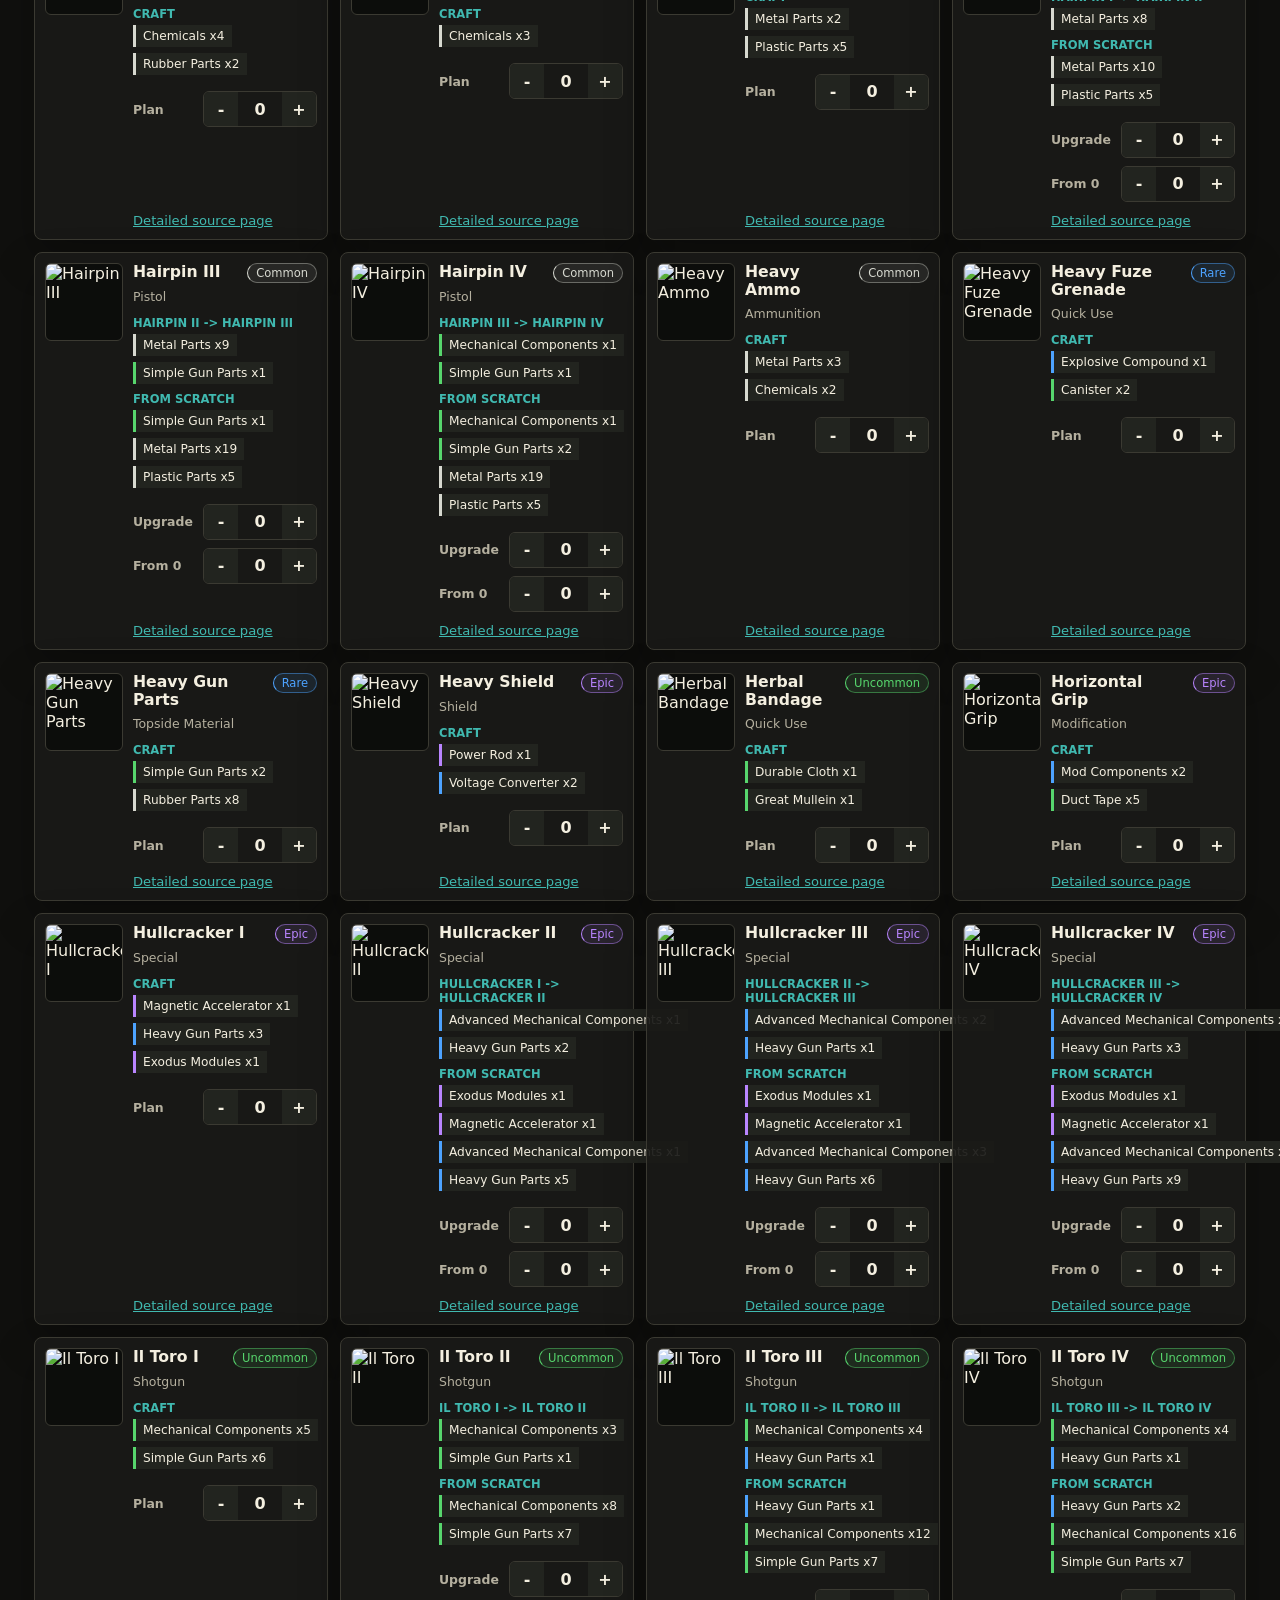
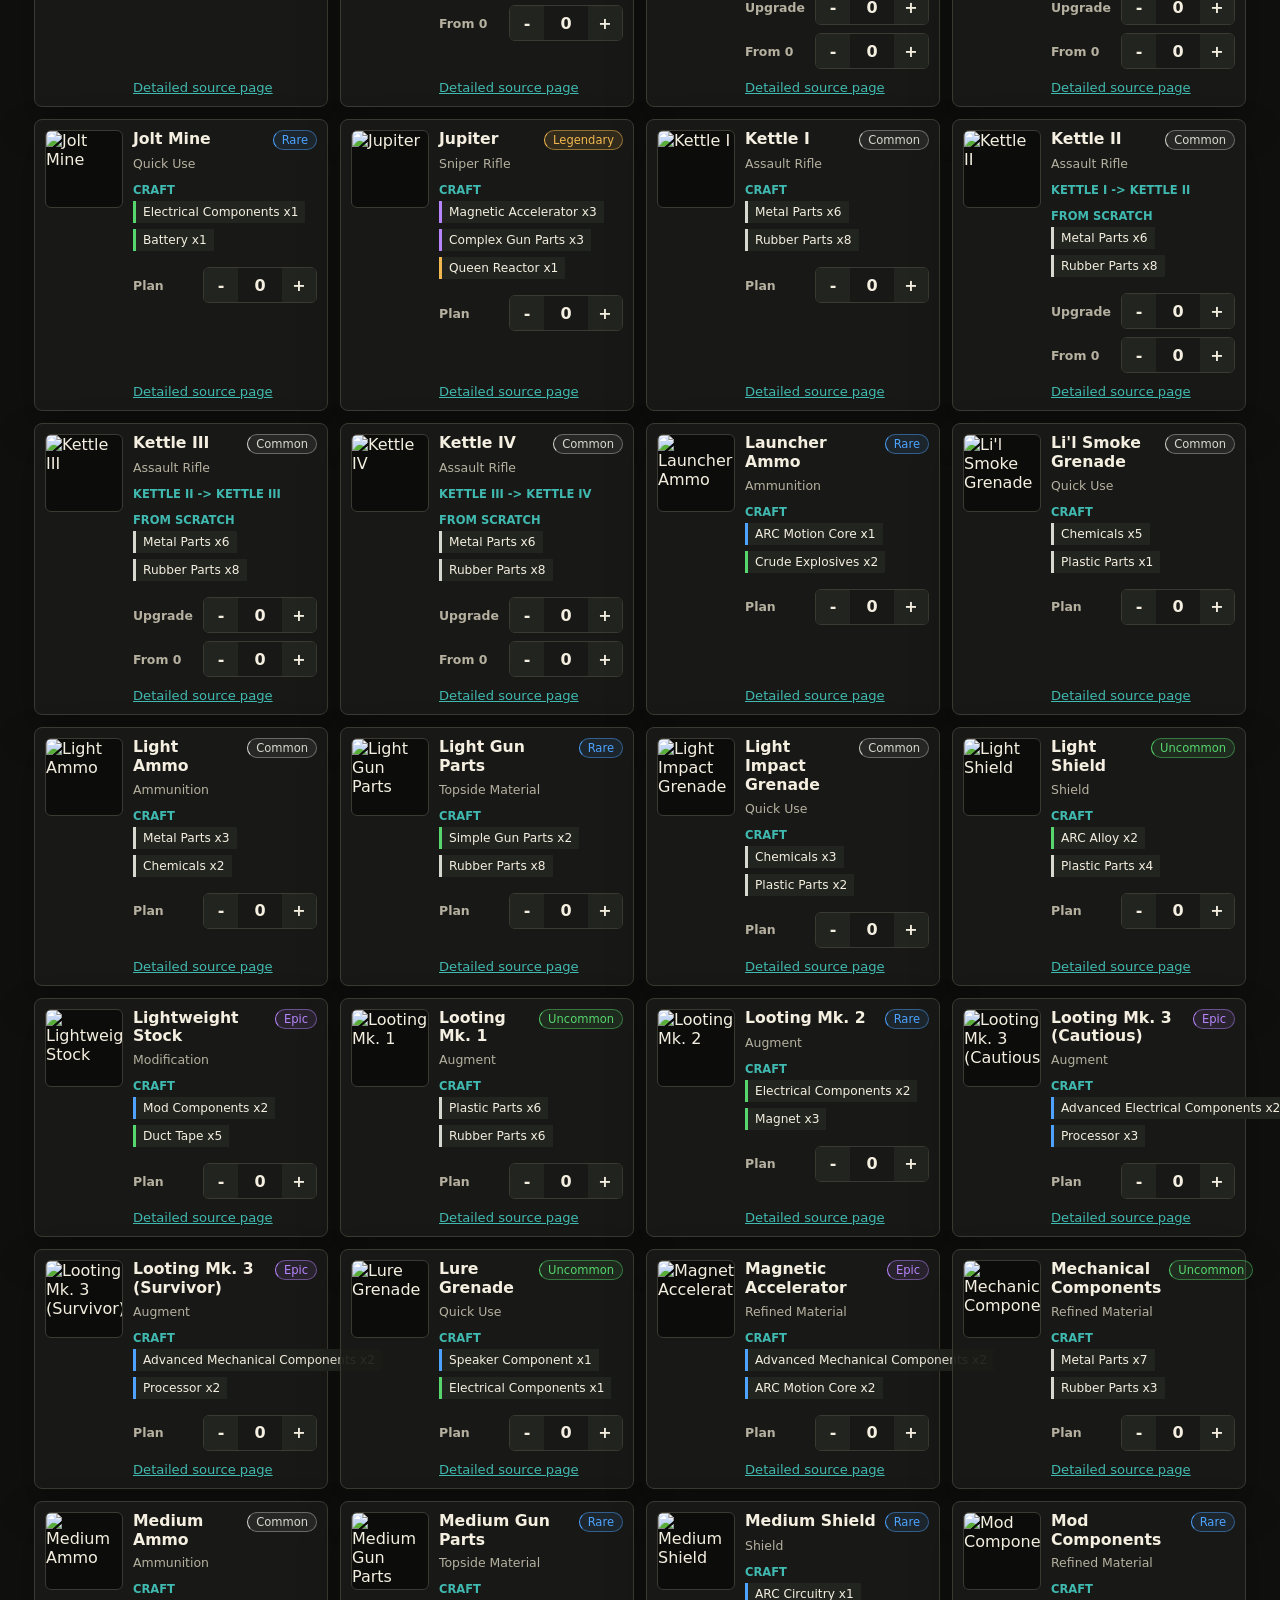
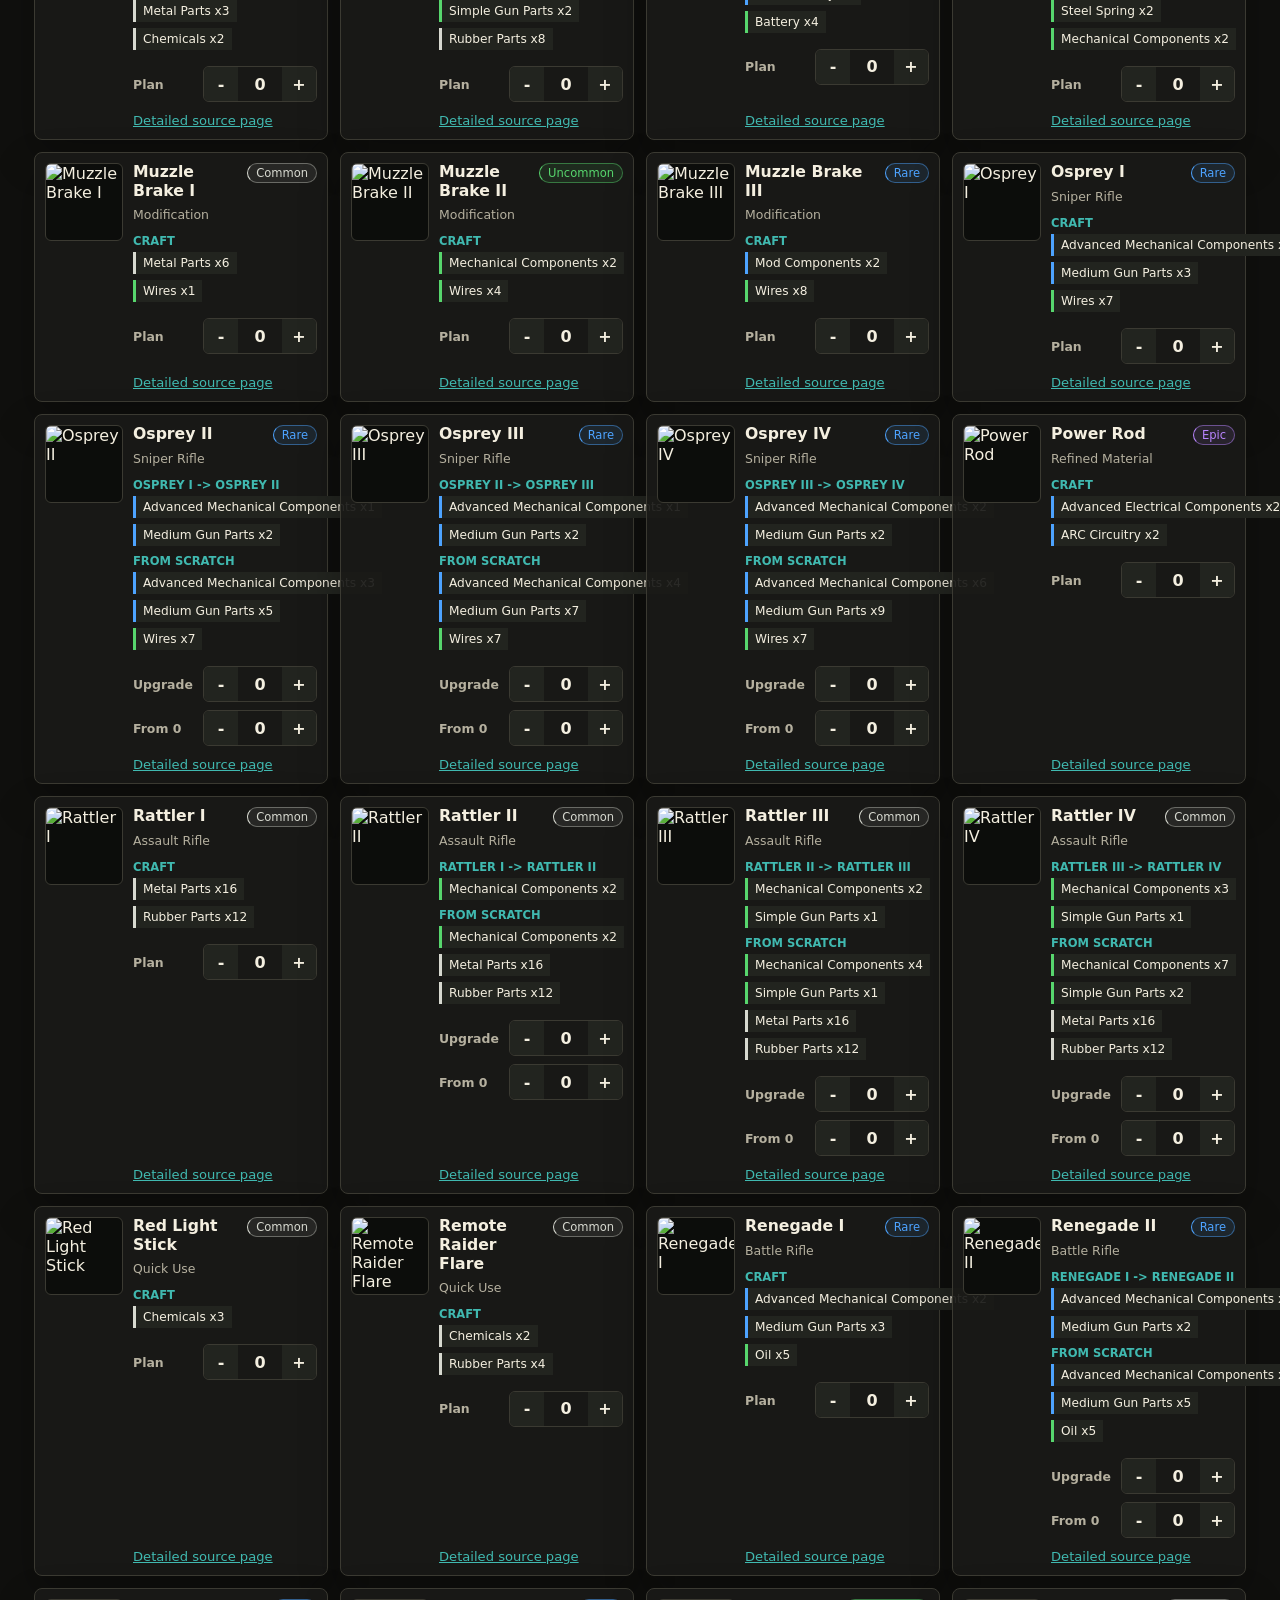
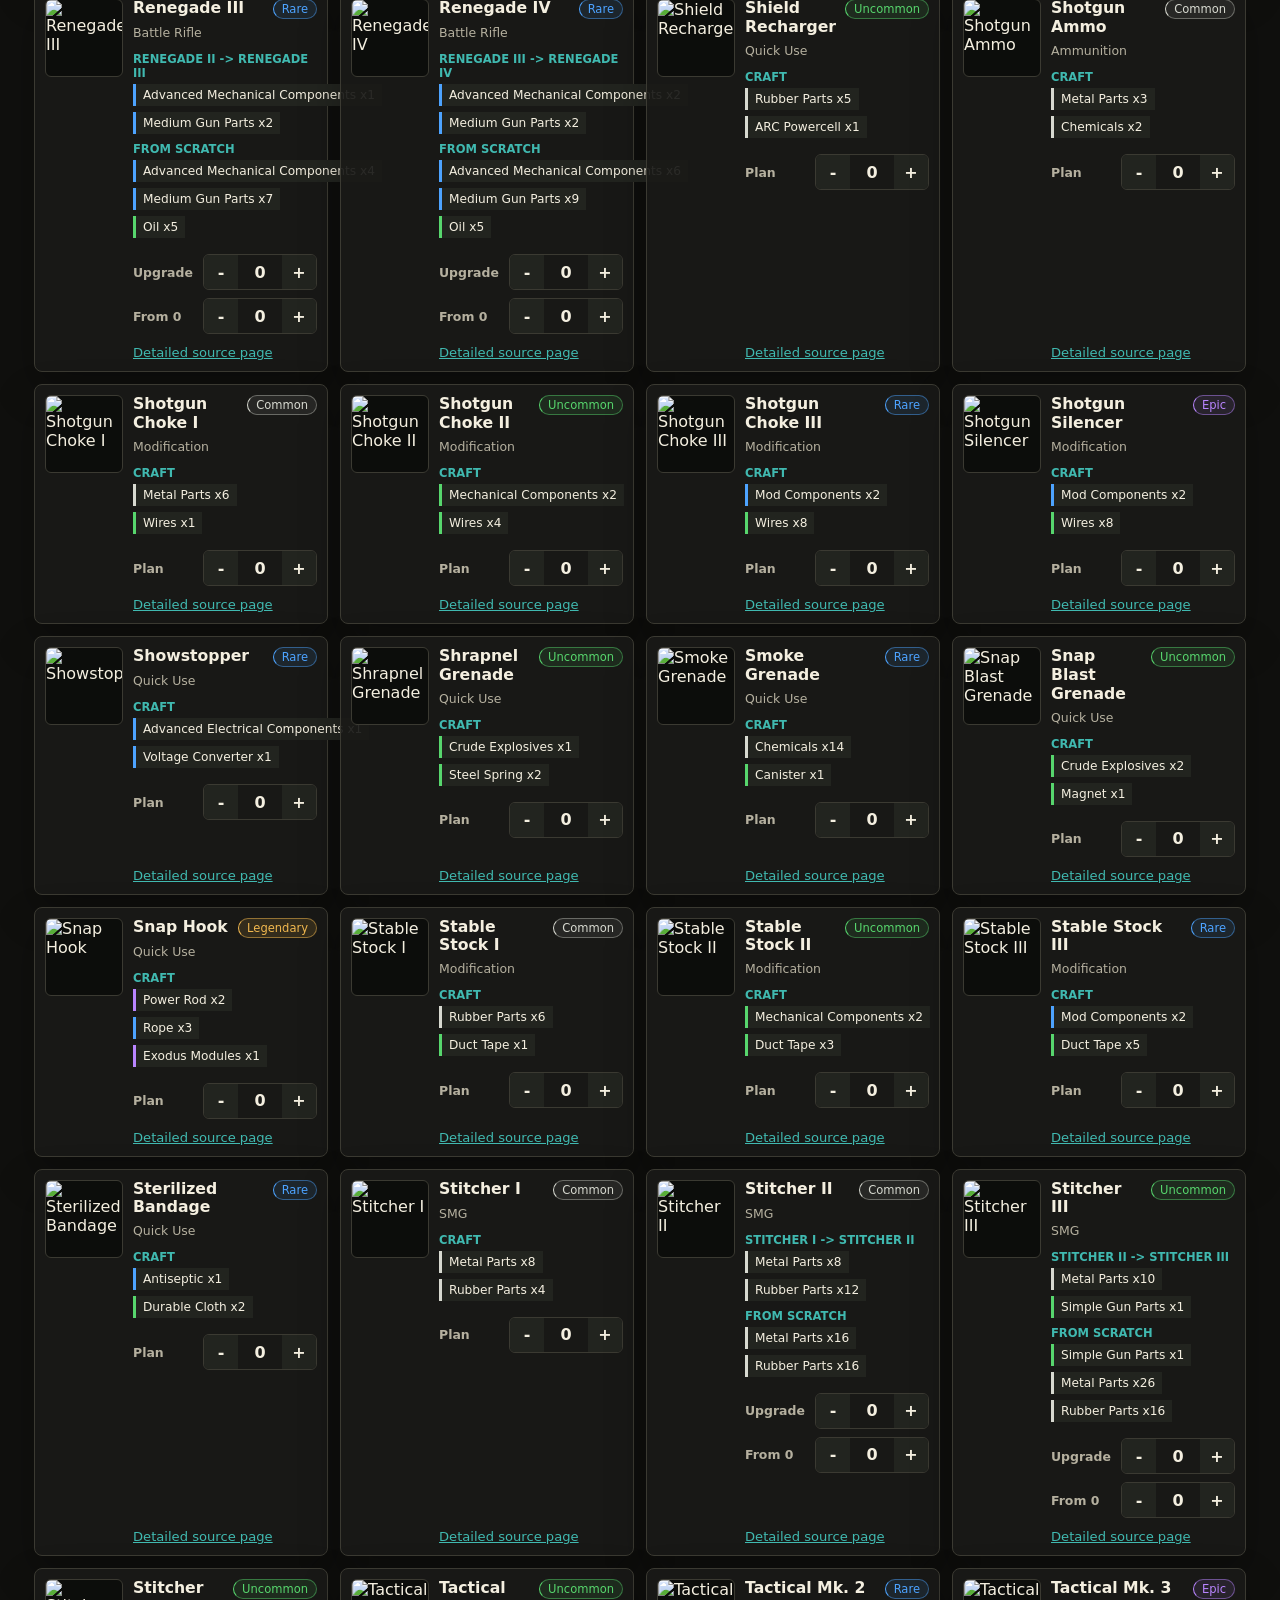
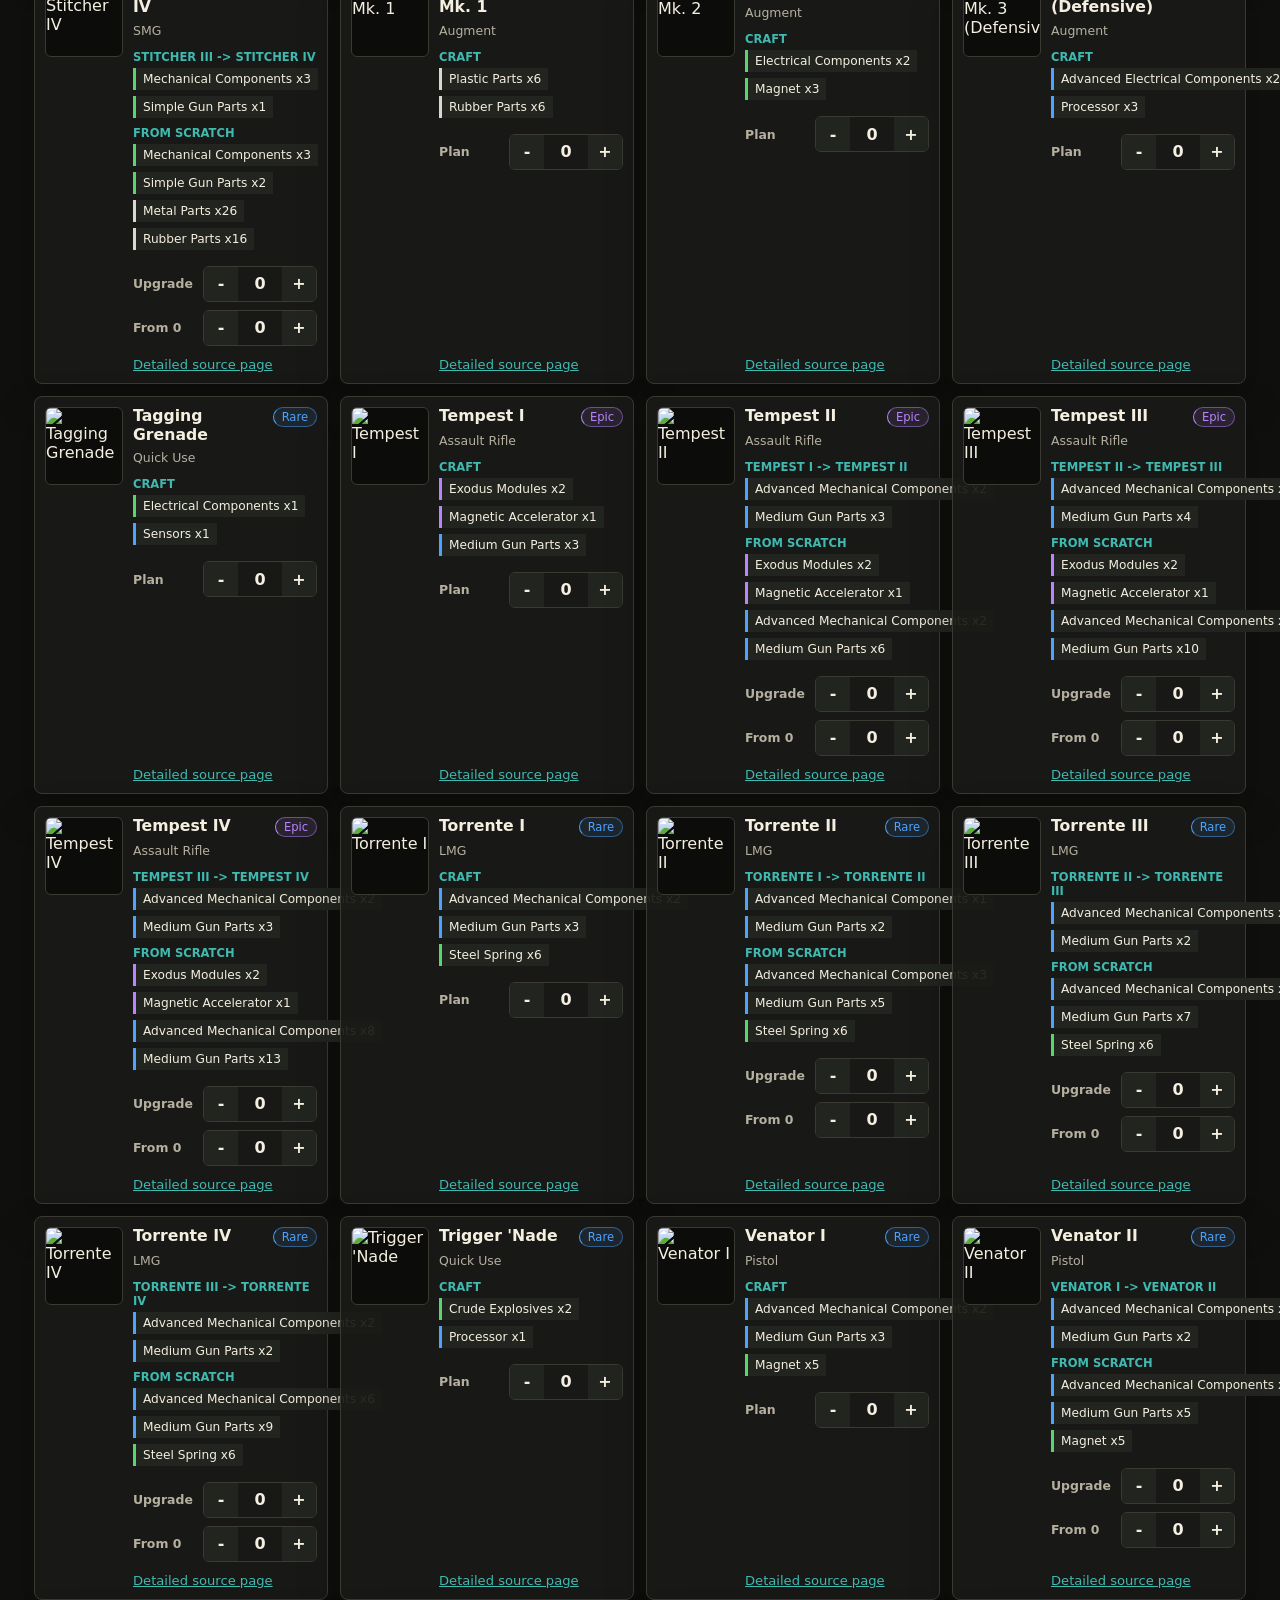
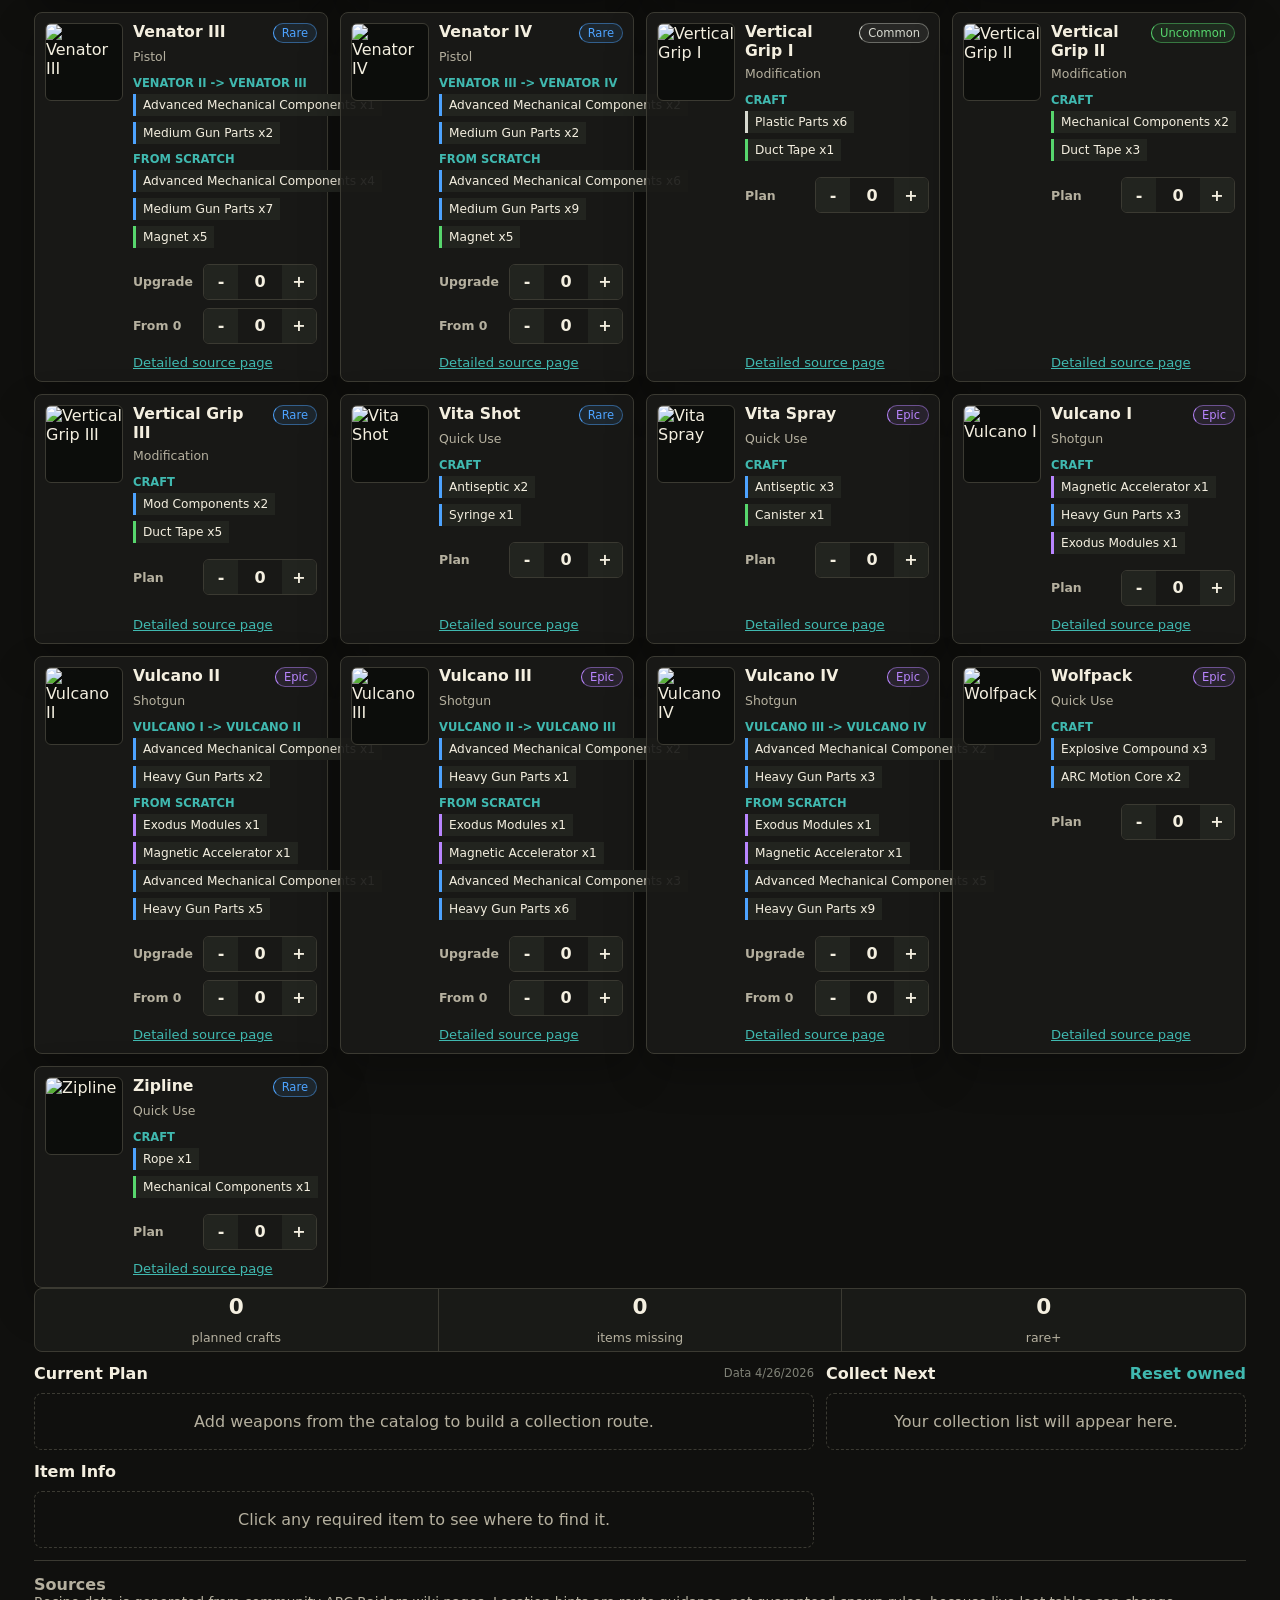
==== commit d74695cc: "Move Time Free to separate page" ====
--- a/index.html
+++ b/index.html
@@ -3,37 +3,114 @@
   <head>
     <meta charset="utf-8">
     <meta name="viewport" content="width=device-width, initial-scale=1">
-    <meta name="theme-color" content="#8587f2">
-    <meta name="description" content="Time Free counts elapsed time with a fresh meme every refresh.">
-    <link rel="manifest" href="manifest.webmanifest">
-    <link rel="icon" href="assets/time-free-icon.svg" type="image/svg+xml">
-    <link rel="apple-touch-icon" href="assets/time-free-icon.svg">
-    <title>Time Free</title>
-    <link rel="stylesheet" href="styles.css?v=time-free-memes">
+    <title>ARC Raiders Craft Planner</title>
+    <link rel="stylesheet" href="styles.css?v=20260426-page-layout">
   </head>
   <body>
-    <main class="app-shell" aria-labelledby="pageTitle">
-      <section class="app-screen">
-        <div class="art-panel" aria-hidden="true"></div>
+    <header class="topbar">
+      <div>
+        <p class="eyebrow">ARC Raiders</p>
+        <h1>Craft Planner</h1>
+      </div>
+      <div class="top-actions">
+        <button id="clearPlan" class="ghost" type="button" title="Clear selected craftables">Clear</button>
+        <button id="copyPlan" type="button" title="Copy shopping list">Copy list</button>
+      </div>
+    </header>
+    <nav class="quick-nav" aria-label="Primary navigation">
+      <a href="#catalog-page" data-view-link="catalog-page">Catalog</a>
+      <a href="#plan-page" data-view-link="plan-page">Plan</a>
+      <a href="#intel-page" data-view-link="intel-page">Intel</a>
+      <a href="#bench-page" data-view-link="bench-page">Benches</a>
+    </nav>
 
-        <section class="hero-panel" aria-label="Elapsed time">
-          <h1 id="pageTitle">Time Free</h1>
-          <strong id="elapsedTime" class="elapsed-time">00:00:00:00</strong>
-          <div class="time-labels" aria-hidden="true">
-            <span>Days</span>
-            <span>Hours</span>
-            <span>Minutes</span>
-            <span>Seconds</span>
+    <main class="app-shell">
+      <section id="catalog-page" class="view-page catalog-panel active">
+        <div id="catalog-tools" class="controls">
+          <label class="search">
+            <span>Search</span>
+            <input id="searchInput" type="search" placeholder="Weapon, ammo, material...">
+          </label>
+          <label>
+            <span>Type</span>
+            <select id="typeFilter"></select>
+          </label>
+          <label>
+            <span>Rarity</span>
+            <select id="rarityFilter"></select>
+          </label>
+        </div>
+        <div id="catalog" class="catalog" aria-live="polite"></div>
+      </section>
+
+      <section id="intel-page" class="view-page info-page">
+        <div class="page-heading">
+          <p class="eyebrow">Event & Map Intel</p>
+          <h2>Hurricane First Wave Caches</h2>
+        </div>
+          <div id="mapIntel" class="intel-grid"></div>
+      </section>
+
+      <section id="bench-page" class="view-page info-page">
+        <div class="page-heading">
+          <p class="eyebrow">Hideout</p>
+          <h2>Bench Upgrades</h2>
+        </div>
+          <div id="benchUpgrades" class="bench-grid"></div>
+      </section>
+
+      <section id="plan-page" class="view-page plan-panel">
+        <section class="summary-band">
+          <div>
+            <span id="selectedCount" class="metric">0</span>
+            <span>planned crafts</span>
           </div>
+          <div>
+            <span id="missingCount" class="metric">0</span>
+            <span>items missing</span>
+          </div>
+          <div>
+            <span id="rareCount" class="metric">0</span>
+            <span>rare+</span>
+          </div>
+        </section>
 
-          <div class="meme-image" aria-hidden="true"></div>
-          <a id="memeCredit" class="meme-link" href="https://www.reddit.com/r/memes/" target="_blank" rel="noreferrer">
-            Open meme
-          </a>
+        <section>
+          <div class="section-heading">
+            <h2>Current Plan</h2>
+            <span id="generatedAt"></span>
+          </div>
+          <div id="selectedList" class="selected-list"></div>
+        </section>
+
+        <section id="collect">
+          <div class="section-heading">
+            <h2>Collect Next</h2>
+            <button id="resetOwned" class="link-button" type="button">Reset owned</button>
+          </div>
+          <div id="materialsList" class="materials-list"></div>
+        </section>
+
+        <section>
+          <div class="section-heading">
+            <h2>Item Info</h2>
+          </div>
+          <div id="materialInfo" class="material-info">
+            <div class="empty">Click any required item to see where to find it.</div>
+          </div>
+        </section>
+
+        <section class="source-note">
+          <h2>Sources</h2>
+          <p>Recipe data is generated from community ARC Raiders wiki pages. Location hints are route guidance, not guaranteed spawn rules, because live loot tables can change.</p>
+          <div id="sourceLinks" class="source-links"></div>
         </section>
       </section>
     </main>
 
-    <script src="app.js?v=time-free-memes"></script>
+    <div id="toast" class="toast" role="status" aria-live="polite"></div>
+
+    <script src="arc-data.generated.js?v=20260426-data"></script>
+    <script src="app.js?v=20260426-page-layout"></script>
   </body>
 </html>
--- a/styles.css
+++ b/styles.css
@@ -1,15 +1,21 @@
 :root {
   color-scheme: dark;
-  --ink: #ffffff;
-  --muted: rgba(255, 255, 255, 0.74);
-  --lavender: #8587f2;
-  --lavender-soft: #a5a6ff;
-  --purple: #39218a;
-  --purple-button: #5931a4;
-  --panel: rgba(255, 255, 255, 0.13);
-  --line: rgba(255, 255, 255, 0.26);
-  --shadow: 0 28px 80px rgba(28, 18, 92, 0.34);
-  --meme-background: url("assets/estonia-evening-clock.png");
+  --bg: #10100e;
+  --panel: #191a17;
+  --panel-2: #22241f;
+  --ink: #f4efe0;
+  --muted: #b5b09f;
+  --soft: #7f8176;
+  --line: #3b3a32;
+  --amber: #e7b34d;
+  --teal: #40b9b0;
+  --green: #57d66d;
+  --red: #d66b55;
+  --blue: #4da3ff;
+  --common: #d7d9d0;
+  --epic: #b985ff;
+  --legendary: #f1b84f;
+  --shadow: 0 18px 40px rgba(0, 0, 0, 0.25);
 }
 
 * {
@@ -17,183 +23,1019 @@
 }
 
 body {
+  margin: 0;
   min-height: 100vh;
-  margin: 0;
-  display: grid;
-  place-items: center;
+  scroll-behavior: smooth;
+  scroll-padding-top: 96px;
+  background:
+    linear-gradient(180deg, rgba(64, 185, 176, 0.12), transparent 260px),
+    radial-gradient(circle at 85% 0%, rgba(231, 179, 77, 0.16), transparent 34rem),
+    var(--bg);
   color: var(--ink);
-  font-family: "Segoe UI", Inter, system-ui, -apple-system, BlinkMacSystemFont, sans-serif;
-  background: #ded0d0;
+  font-family: "Segoe UI", system-ui, sans-serif;
+}
+
+button,
+input,
+select {
+  font: inherit;
+}
+
+button {
+  border: 1px solid var(--amber);
+  background: var(--amber);
+  color: #18140d;
+  min-height: 38px;
+  padding: 0 14px;
+  border-radius: 6px;
+  font-weight: 700;
+  cursor: pointer;
+}
+
+button:hover {
+  filter: brightness(1.08);
+}
+
+button.ghost {
+  background: transparent;
+  color: var(--ink);
+  border-color: var(--line);
+}
+
+.link-button {
+  border: 0;
+  background: transparent;
+  color: var(--teal);
+  padding: 0;
+  min-height: 0;
+}
+
+.topbar {
+  min-height: 82px;
+  display: flex;
+  flex-wrap: wrap;
+  align-items: center;
+  justify-content: space-between;
+  gap: 20px;
+  padding: 14px clamp(14px, 3vw, 34px);
+  border-bottom: 1px solid var(--line);
+  background: rgba(16, 16, 14, 0.84);
+  backdrop-filter: blur(12px);
+  position: sticky;
+  top: 0;
+  z-index: 5;
+}
+
+.eyebrow {
+  margin: 0 0 4px;
+  color: var(--teal);
+  text-transform: uppercase;
+  letter-spacing: 0.08em;
+  font-size: 0.78rem;
+  font-weight: 800;
 }
 
 h1,
+h2,
+h3,
 p {
   margin-top: 0;
 }
 
+h1 {
+  margin-bottom: 0;
+  font-size: clamp(1.65rem, 3vw, 2.5rem);
+  line-height: 0.95;
+}
+
+h2 {
+  margin-bottom: 0;
+  font-size: 1rem;
+}
+
+.top-actions {
+  display: flex;
+  gap: 10px;
+  flex-wrap: wrap;
+  justify-content: flex-end;
+}
+
+.quick-nav {
+  position: sticky;
+  top: 82px;
+  z-index: 5;
+  display: flex;
+  gap: 8px;
+  padding: 10px clamp(14px, 3vw, 34px);
+  border-bottom: 1px solid var(--line);
+  background: rgba(16, 16, 14, 0.9);
+  backdrop-filter: blur(12px);
+}
+
+.quick-nav a {
+  min-height: 32px;
+  display: inline-flex;
+  align-items: center;
+  border: 1px solid var(--line);
+  border-radius: 6px;
+  padding: 0 14px;
+  background: rgba(34, 36, 31, 0.9);
+  color: var(--ink);
+  font-size: 0.82rem;
+  font-weight: 800;
+  text-decoration: none;
+}
+
+.quick-nav a.active,
+.quick-nav a[aria-current="page"] {
+  border-color: var(--amber);
+  background: var(--amber);
+  color: #18140d;
+}
+
 .app-shell {
-  width: min(100%, 520px);
-  min-height: 100vh;
+  padding: 16px clamp(14px, 3vw, 34px) 28px;
+}
+
+.view-page {
+  display: none;
+}
+
+.view-page.active {
+  display: block;
+}
+
+.catalog-panel,
+.plan-panel,
+.info-page {
+  min-width: 0;
+  max-width: 1480px;
+  margin: 0 auto;
+}
+
+.page-heading {
+  margin-bottom: 14px;
+  border: 1px solid var(--line);
+  border-radius: 8px;
+  background: rgba(25, 26, 23, 0.82);
+  padding: 14px;
+}
+
+.page-heading h2 {
+  font-size: 1.25rem;
+}
+
+.info-drawer {
+  margin-top: 14px;
+  border: 1px solid var(--line);
+  border-radius: 8px;
+  background: rgba(25, 26, 23, 0.76);
+  box-shadow: var(--shadow);
+  overflow: hidden;
+}
+
+.info-drawer > summary {
+  min-height: 62px;
+  display: flex;
+  align-items: center;
+  justify-content: space-between;
+  gap: 12px;
+  padding: 12px 14px;
+  cursor: pointer;
+  list-style: none;
+}
+
+.info-drawer > summary::-webkit-details-marker {
+  display: none;
+}
+
+.info-drawer > summary::after {
+  content: "+";
+  width: 30px;
+  height: 30px;
   display: grid;
   place-items: center;
-  padding: 18px;
-}
-
-.app-screen {
-  position: relative;
-  width: min(100%, 390px);
-  min-height: min(760px, calc(100vh - 36px));
+  border: 1px solid var(--line);
+  border-radius: 6px;
+  background: var(--panel-2);
+  color: var(--ink);
+  font-weight: 900;
+}
+
+.info-drawer[open] > summary {
+  border-bottom: 1px solid var(--line);
+}
+
+.info-drawer[open] > summary::after {
+  content: "-";
+}
+
+.info-drawer .eyebrow {
+  display: block;
+  margin-bottom: 3px;
+  font-size: 0.7rem;
+}
+
+.summary-hint {
+  margin-left: auto;
+  color: var(--muted);
+  font-size: 0.78rem;
+  font-weight: 800;
+}
+
+.intel-grid {
+  display: grid;
+  grid-template-columns: repeat(auto-fit, minmax(230px, 1fr));
+  gap: 12px;
+  padding: 14px;
+}
+
+.bench-grid {
+  display: grid;
+  grid-template-columns: repeat(auto-fit, minmax(240px, 1fr));
+  gap: 12px;
+  padding: 14px;
+}
+
+.intel-card,
+.bench-card {
+  border: 1px solid var(--line);
+  border-radius: 8px;
+  background: rgba(20, 21, 17, 0.9);
+  padding: 12px;
+}
+
+.intel-card.wide {
+  grid-column: 1 / -1;
+}
+
+.intel-card-head {
+  display: flex;
+  align-items: start;
+  justify-content: space-between;
+  gap: 10px;
+  margin-bottom: 8px;
+}
+
+.intel-card h3 {
+  margin: 0;
+  font-size: 1rem;
+}
+
+.bench-card {
+  display: flex;
+  flex-direction: column;
+}
+
+.bench-card-head {
+  display: flex;
+  align-items: start;
+  justify-content: space-between;
+  gap: 10px;
+  margin-bottom: 8px;
+}
+
+.bench-card-head > div:nth-child(2) {
+  flex: 1;
+  min-width: 0;
+}
+
+.bench-icon {
+  width: 52px;
+  aspect-ratio: 1 / 1;
+  display: grid;
+  place-items: center;
+  flex: 0 0 auto;
+  border: 1px solid var(--line);
+  border-radius: 6px;
+  background: #0c0d0b;
+}
+
+.bench-icon svg {
+  width: 34px;
+  height: 34px;
+  fill: var(--muted);
+  stroke: var(--muted);
+  stroke-width: 3;
+  stroke-linecap: round;
+  stroke-linejoin: round;
+}
+
+.bench-icon-weapon svg { fill: var(--amber); stroke: var(--amber); }
+.bench-icon-gear svg { fill: var(--blue); stroke: var(--blue); }
+.bench-icon-medical svg { fill: var(--green); stroke: var(--green); }
+.bench-icon-explosive svg { fill: var(--red); stroke: var(--red); }
+.bench-icon-refiner svg { fill: var(--epic); stroke: var(--epic); }
+.bench-icon-utility svg { fill: var(--teal); stroke: var(--teal); }
+
+.bench-card-head h3 {
+  margin: 0 0 4px;
+  font-size: 1rem;
+}
+
+.bench-card-head p {
+  margin: 0;
+  color: var(--muted);
+  font-size: 0.84rem;
+}
+
+.bench-level + .bench-level {
+  margin-top: 8px;
+}
+
+.compact-empty {
+  padding: 12px;
+  font-size: 0.86rem;
+}
+
+.intel-card p {
+  margin-bottom: 10px;
+  color: var(--muted);
+  font-size: 0.9rem;
+}
+
+.intel-tips,
+.target-grid,
+.map-tabs {
+  display: flex;
+  flex-wrap: wrap;
+  gap: 8px;
+}
+
+.intel-tips span {
+  border-left: 3px solid var(--teal);
+  background: var(--panel-2);
+  padding: 5px 8px;
+  color: var(--muted);
+  font-size: 0.78rem;
+}
+
+.compact-list {
+  margin: 0 0 12px;
+  padding-left: 18px;
+  color: var(--muted);
+  font-size: 0.86rem;
+}
+
+.compact-list li + li {
+  margin-top: 4px;
+}
+
+.target-chip {
+  min-height: 48px;
+  display: grid;
+  align-content: center;
+  gap: 2px;
+  border-color: var(--line);
+  background: var(--panel-2);
+  color: var(--ink);
+  text-align: left;
+}
+
+.target-chip span {
+  color: var(--muted);
+  font-size: 0.72rem;
+  text-transform: uppercase;
+}
+
+.target-chip:disabled {
+  cursor: not-allowed;
+  opacity: 0.62;
+}
+
+.embedded-map-card {
+  padding: 12px;
+}
+
+.map-tabs {
+  margin-bottom: 10px;
+}
+
+.map-tab {
+  min-height: 34px;
+  border-color: var(--line);
+  background: var(--panel-2);
+  color: var(--ink);
+}
+
+.map-tab.active {
+  border-color: var(--amber);
+  background: var(--amber);
+  color: #18140d;
+}
+
+.cache-map-frame {
+  width: 100%;
+  height: min(68vh, 680px);
+  min-height: 420px;
+  display: block;
+  border: 1px solid var(--line);
+  border-radius: 8px;
+  background: #0c0d0b;
+}
+
+.controls {
+  display: grid;
+  grid-template-columns: minmax(220px, 1fr) 170px 150px;
+  gap: 12px;
+  margin-bottom: 12px;
+  padding: 10px;
+  border: 1px solid var(--line);
+  border-radius: 8px;
+  background: rgba(16, 16, 14, 0.9);
+  backdrop-filter: blur(12px);
+}
+
+label span {
+  display: block;
+  margin-bottom: 6px;
+  color: var(--muted);
+  font-size: 0.78rem;
+  font-weight: 700;
+  text-transform: uppercase;
+}
+
+input,
+select {
+  width: 100%;
+  min-height: 42px;
+  border: 1px solid var(--line);
+  border-radius: 6px;
+  background: #141511;
+  color: var(--ink);
+  padding: 0 12px;
+}
+
+.catalog {
+  display: grid;
+  grid-template-columns: repeat(auto-fill, minmax(240px, 1fr));
+  gap: 12px;
+}
+
+.craft-card,
+.material-card,
+.selected-row {
+  border: 1px solid var(--line);
+  border-radius: 8px;
+  background: rgba(25, 26, 23, 0.92);
+  box-shadow: var(--shadow);
+}
+
+.craft-card {
+  display: grid;
+  grid-template-columns: 78px minmax(0, 1fr);
+  gap: 10px;
+  padding: 10px;
+  min-height: 176px;
+}
+
+.thumb {
+  width: 78px;
+  aspect-ratio: 1 / 1;
+  display: grid;
+  place-items: center;
+  background: #0c0d0b;
+  border: 1px solid var(--line);
+  border-radius: 6px;
+  overflow: hidden;
+}
+
+.thumb img {
+  width: 100%;
+  height: 100%;
+  object-fit: contain;
+}
+
+.craft-body {
+  display: flex;
+  flex-direction: column;
+  min-width: 0;
+}
+
+.craft-title {
+  display: flex;
+  gap: 8px;
+  align-items: start;
+  justify-content: space-between;
+  margin-bottom: 6px;
+}
+
+.craft-title h3 {
+  margin: 0;
+  font-size: 0.98rem;
+  line-height: 1.2;
+}
+
+.pill {
+  display: inline-flex;
+  align-items: center;
+  border: 1px solid var(--line);
+  border-radius: 999px;
+  padding: 2px 8px;
+  color: var(--muted);
+  font-size: 0.72rem;
+  white-space: nowrap;
+}
+
+.meta {
+  display: flex;
+  flex-wrap: wrap;
+  gap: 6px;
+  margin-bottom: 6px;
+  color: var(--muted);
+  font-size: 0.78rem;
+}
+
+.recipe {
+  display: grid;
+  grid-template-columns: 1fr;
+  justify-items: start;
+  gap: 6px;
+  margin: 4px 0 8px;
+}
+
+.recipe span,
+.recipe-item {
+  background: var(--panel-2);
+  border-left: 3px solid var(--soft);
+  border-top: 0;
+  border-right: 0;
+  border-bottom: 0;
+  border-radius: 0;
+  padding: 4px 7px;
+  font-size: 0.76rem;
+  color: var(--ink);
+  min-height: 0;
+  font-weight: 400;
+  cursor: pointer;
+  display: block;
+  width: max-content;
+  max-width: 100%;
+  overflow-wrap: anywhere;
+  text-align: left;
+  white-space: normal;
+}
+
+.recipe-item:hover {
+  background: #2a2d25;
+}
+
+.recipe-title {
+  margin-top: 6px;
+  color: var(--teal);
+  font-size: 0.72rem;
+  font-weight: 800;
+  text-transform: uppercase;
+}
+
+.recipe-block {
+  margin-bottom: 8px;
+}
+
+.craft-source-row {
+  margin-top: auto;
+  padding-top: 8px;
+}
+
+.craft-source-row a,
+.material-source-links a {
+  font-size: 0.82rem;
+}
+
+.card-actions {
+  display: flex;
+  align-items: center;
+  gap: 8px;
+}
+
+.card-actions.stacked {
+  align-items: flex-start;
+  flex-direction: column;
+}
+
+.plan-control {
+  width: 100%;
+  display: flex;
+  align-items: center;
+  justify-content: space-between;
+  gap: 10px;
+}
+
+.plan-control > span {
+  color: var(--muted);
+  font-size: 0.78rem;
+  font-weight: 800;
+}
+
+.stepper {
+  display: grid;
+  grid-template-columns: 34px 44px 34px;
+  align-items: center;
+  min-height: 36px;
+  border: 1px solid var(--line);
+  border-radius: 6px;
+  overflow: hidden;
+}
+
+.stepper button {
+  min-height: 34px;
+  padding: 0;
+  border: 0;
+  border-radius: 0;
+  background: var(--panel-2);
+  color: var(--ink);
+}
+
+.stepper output {
+  text-align: center;
+  font-weight: 800;
+}
+
+.plan-panel {
+  display: grid;
+  gap: 12px;
+  align-content: start;
+  grid-template-columns: minmax(0, 1fr) minmax(320px, 420px);
+  overflow: visible;
+}
+
+.plan-panel .summary-band,
+.plan-panel > section:first-of-type {
+  grid-column: 1 / -1;
+}
+
+.plan-panel .source-note {
+  grid-column: 1 / -1;
+}
+
+.summary-band {
+  display: grid;
+  grid-template-columns: repeat(3, 1fr);
+  gap: 1px;
+  overflow: hidden;
+  border: 1px solid var(--line);
+  border-radius: 8px;
+  background: var(--line);
+}
+
+.summary-band div {
+  min-height: 62px;
+  display: grid;
+  place-items: center;
+  text-align: center;
+  background: var(--panel);
+  color: var(--muted);
+  font-size: 0.78rem;
+}
+
+.metric {
+  display: block;
+  color: var(--ink);
+  font-size: 1.35rem;
+  font-weight: 900;
+}
+
+.section-heading {
+  display: flex;
+  align-items: center;
+  justify-content: space-between;
+  gap: 12px;
+  margin-bottom: 10px;
+}
+
+#generatedAt {
+  color: var(--soft);
+  font-size: 0.72rem;
+}
+
+.selected-list,
+.materials-list {
+  display: grid;
+  gap: 8px;
+}
+
+.selected-row {
+  display: grid;
+  grid-template-columns: minmax(0, 1fr) auto;
+  gap: 10px;
+  padding: 10px;
+}
+
+.selected-row strong {
   display: block;
   overflow: hidden;
-  border-radius: 8px;
-  background: var(--lavender);
-  box-shadow: var(--shadow);
-}
-
-.app-screen::before {
-  position: absolute;
-  right: -28%;
-  top: -15%;
-  width: 112%;
-  height: 54%;
-  content: "";
-  border-radius: 0 0 0 65%;
-  background: var(--purple);
-  transform: rotate(-13deg);
-  transform-origin: center;
-}
-
-.app-screen::after {
-  position: absolute;
-  right: -36%;
-  bottom: 18%;
-  width: 92%;
-  aspect-ratio: 1;
-  content: "";
-  border-radius: 50%;
-  background: rgba(165, 166, 255, 0.58);
-}
-
-.art-panel {
-  position: absolute;
-  inset: 0;
-  pointer-events: none;
-}
-
-.art-panel::before,
-.art-panel::after {
-  position: absolute;
-  width: 86px;
-  height: 28px;
-  content: "";
-  border-radius: 999px 999px 0 0;
-  background:
-    radial-gradient(circle at 20% 100%, rgba(255, 255, 255, 0.62) 0 18px, transparent 19px),
-    radial-gradient(circle at 52% 100%, rgba(255, 255, 255, 0.62) 0 26px, transparent 27px),
-    radial-gradient(circle at 82% 100%, rgba(255, 255, 255, 0.62) 0 16px, transparent 17px);
-  opacity: 0.72;
-}
-
-.art-panel::before {
-  left: -18px;
-  top: 72px;
-}
-
-.art-panel::after {
-  left: -20px;
-  bottom: 184px;
-}
-
-.hero-panel {
-  position: relative;
-  z-index: 1;
-  align-self: center;
-  display: grid;
-  justify-items: center;
-  padding: 92px 30px 24px;
-  text-align: center;
-}
-
-h1 {
-  max-width: 9ch;
-  margin-bottom: 22px;
-  color: #fff;
-  font-size: clamp(2.7rem, 14vw, 4.35rem);
-  line-height: 0.9;
-  letter-spacing: 0;
-  text-shadow: 0 4px 18px rgba(31, 18, 96, 0.32);
-}
-
-.elapsed-time {
-  width: 100%;
-  display: block;
-  border: 1px solid var(--line);
-  border-radius: 8px;
-  padding: 12px 10px;
-  background: rgba(55, 33, 135, 0.42);
-  box-shadow: 0 12px 32px rgba(31, 18, 96, 0.18);
-  color: #fff;
-  font-size: clamp(2rem, 10vw, 3rem);
-  line-height: 1;
-  font-variant-numeric: tabular-nums;
-  text-shadow: 0 3px 18px rgba(0, 0, 0, 0.34);
-  backdrop-filter: blur(6px);
-}
-
-.time-labels {
-  width: 100%;
-  display: grid;
-  grid-template-columns: repeat(4, 1fr);
-  gap: 4px;
-  margin-top: 9px;
-  color: rgba(255, 255, 255, 0.72);
-  font-size: 0.62rem;
-  font-weight: 800;
-  text-transform: uppercase;
-}
-
-.meme-image {
-  width: 100%;
-  height: min(50vh, 360px);
-  min-height: 300px;
-  margin-top: 24px;
-  background-image: var(--meme-background);
-  background-repeat: no-repeat;
-  background-size: contain;
-  background-position: center;
-}
-
-.meme-link {
-  max-width: 100%;
-  margin-top: 10px;
-  overflow: hidden;
-  color: rgba(255, 255, 255, 0.88);
-  font-size: 0.82rem;
-  font-weight: 800;
-  text-decoration: underline;
-  text-decoration-thickness: 1px;
-  text-underline-offset: 4px;
   text-overflow: ellipsis;
   white-space: nowrap;
 }
 
-@media (max-width: 520px) {
+.material-card,
+.material-info-card {
+  padding: 10px;
+  border-left-width: 4px;
+}
+
+.material-info-head {
+  display: grid;
+  grid-template-columns: 74px minmax(0, 1fr);
+  gap: 12px;
+  align-items: center;
+  margin-bottom: 10px;
+}
+
+.material-info-head h3 {
+  margin-bottom: 6px;
+}
+
+.material-info-thumb {
+  width: 74px;
+  aspect-ratio: 1 / 1;
+  display: grid;
+  place-items: center;
+  border: 1px solid var(--line);
+  border-radius: 6px;
+  background: #0c0d0b;
+}
+
+.material-info-thumb img {
+  width: 100%;
+  height: 100%;
+  object-fit: contain;
+}
+
+.material-head {
+  display: grid;
+  grid-template-columns: minmax(0, 1fr) auto;
+  gap: 8px;
+  align-items: start;
+}
+
+.material-head h3 {
+  margin-bottom: 5px;
+  font-size: 1rem;
+}
+
+.qty {
+  text-align: right;
+  font-weight: 900;
+  color: var(--amber);
+}
+
+.owned-control {
+  display: grid;
+  grid-template-columns: 1fr 82px;
+  gap: 8px;
+  align-items: center;
+  margin: 12px 0;
+}
+
+.owned-control input {
+  min-height: 34px;
+}
+
+.hints {
+  margin: 10px 0 0;
+  padding-left: 18px;
+  color: var(--muted);
+  font-size: 0.88rem;
+}
+
+.hints li + li {
+  margin-top: 5px;
+}
+
+.source-note {
+  color: var(--muted);
+  border-top: 1px solid var(--line);
+  padding-top: 14px;
+  font-size: 0.85rem;
+}
+
+.source-links {
+  display: flex;
+  flex-wrap: wrap;
+  gap: 8px;
+  align-items: center;
+}
+
+.material-source-links {
+  margin-top: 16px;
+}
+
+a {
+  color: var(--teal);
+}
+
+.empty {
+  border: 1px dashed var(--line);
+  border-radius: 8px;
+  padding: 18px;
+  color: var(--muted);
+  text-align: center;
+}
+
+.toast {
+  position: fixed;
+  left: 50%;
+  bottom: 20px;
+  transform: translateX(-50%) translateY(90px);
+  background: var(--ink);
+  color: #17130c;
+  border-radius: 6px;
+  padding: 10px 14px;
+  font-weight: 800;
+  transition: transform 160ms ease;
+  z-index: 10;
+}
+
+.toast.show {
+  transform: translateX(-50%) translateY(0);
+}
+
+.rarity-Common { border-left-color: var(--common) !important; }
+.rarity-Uncommon { border-left-color: var(--green) !important; }
+.rarity-Rare { border-left-color: var(--blue) !important; }
+.rarity-Epic { border-left-color: var(--epic) !important; }
+.rarity-Legendary { border-left-color: var(--legendary) !important; }
+
+.rarity-label.rarity-Common {
+  color: var(--common);
+  border-color: rgba(215, 217, 208, 0.38);
+  background: rgba(215, 217, 208, 0.08);
+}
+
+.rarity-label.rarity-Uncommon {
+  color: var(--green);
+  border-color: rgba(87, 214, 109, 0.46);
+  background: rgba(87, 214, 109, 0.1);
+}
+
+.rarity-label.rarity-Rare {
+  color: var(--blue);
+  border-color: rgba(77, 163, 255, 0.46);
+  background: rgba(77, 163, 255, 0.1);
+}
+
+.rarity-label.rarity-Epic {
+  color: var(--epic);
+  border-color: rgba(185, 133, 255, 0.48);
+  background: rgba(185, 133, 255, 0.1);
+}
+
+.rarity-label.rarity-Legendary {
+  color: var(--legendary);
+  border-color: rgba(241, 184, 79, 0.5);
+  background: rgba(241, 184, 79, 0.12);
+}
+
+@media (max-width: 980px) {
+  .plan-panel {
+    grid-template-columns: 1fr;
+  }
+}
+
+@media (max-width: 680px) {
+  body {
+    padding-bottom: 64px;
+    scroll-padding-top: 92px;
+  }
+
+  .topbar {
+    position: static;
+    min-height: 0;
+    align-items: stretch;
+    flex-direction: column;
+    gap: 10px;
+    padding: 10px 12px;
+  }
+
+  .topbar .eyebrow {
+    display: none;
+  }
+
+  h1 {
+    font-size: 1.55rem;
+  }
+
+  .top-actions {
+    display: grid;
+    grid-template-columns: 1fr 1fr;
+  }
+
+  .top-actions button {
+    min-height: 36px;
+  }
+
   .app-shell {
-    padding: 0;
-  }
-
-  .app-screen {
-    width: 100%;
-    min-height: 100vh;
-    border-radius: 0;
-  }
-
-  .hero-panel {
-    padding-inline: 24px;
-  }
-
-  .meme-image {
-    height: 46vh;
-    min-height: 280px;
-  }
-}
+    padding: 10px 8px 22px;
+  }
+
+  .quick-nav {
+    position: fixed;
+    left: 0;
+    right: 0;
+    bottom: 0;
+    top: auto;
+    z-index: 9;
+    display: flex;
+    justify-content: space-between;
+    padding: 8px;
+    border-top: 1px solid var(--line);
+    border-bottom: 0;
+    background: rgba(16, 16, 14, 0.96);
+    backdrop-filter: blur(12px);
+  }
+
+  .quick-nav a {
+    flex: 1;
+    justify-content: center;
+    padding: 0 6px;
+  }
+
+  .controls {
+    position: sticky;
+    z-index: 4;
+    top: 0;
+    grid-template-columns: 1fr 1fr;
+    gap: 8px;
+    padding: 8px;
+  }
+
+  .controls .search {
+    grid-column: 1 / -1;
+  }
+
+  .craft-card {
+    grid-template-columns: 64px minmax(0, 1fr);
+    min-height: 0;
+  }
+
+  .thumb {
+    width: 64px;
+  }
+
+  .catalog {
+    grid-template-columns: 1fr;
+  }
+
+  .craft-title {
+    align-items: flex-start;
+  }
+
+  .pill {
+    font-size: 0.68rem;
+  }
+
+  .card-actions.stacked {
+    gap: 6px;
+  }
+
+  .summary-band {
+    grid-template-columns: repeat(3, minmax(0, 1fr));
+  }
+
+  .summary-band div {
+    min-height: 54px;
+    font-size: 0.7rem;
+  }
+
+  .metric {
+    font-size: 1.15rem;
+  }
+
+  .selected-row {
+    grid-template-columns: 1fr;
+  }
+
+  .selected-row .stepper {
+    justify-self: stretch;
+    grid-template-columns: 1fr 1fr 1fr;
+  }
+
+  .material-info-head {
+    grid-template-columns: 58px minmax(0, 1fr);
+  }
+
+  .material-info-thumb {
+    width: 58px;
+  }
+
+  .info-drawer > summary {
+    min-height: 54px;
+    padding: 10px;
+  }
+
+  .summary-hint {
+    display: none;
+  }
+
+  .intel-grid,
+  .bench-grid {
+    grid-template-columns: 1fr;
+    padding: 10px;
+  }
+
+  .cache-map-frame {
+    height: 72vh;
+    min-height: 360px;
+  }
+}
